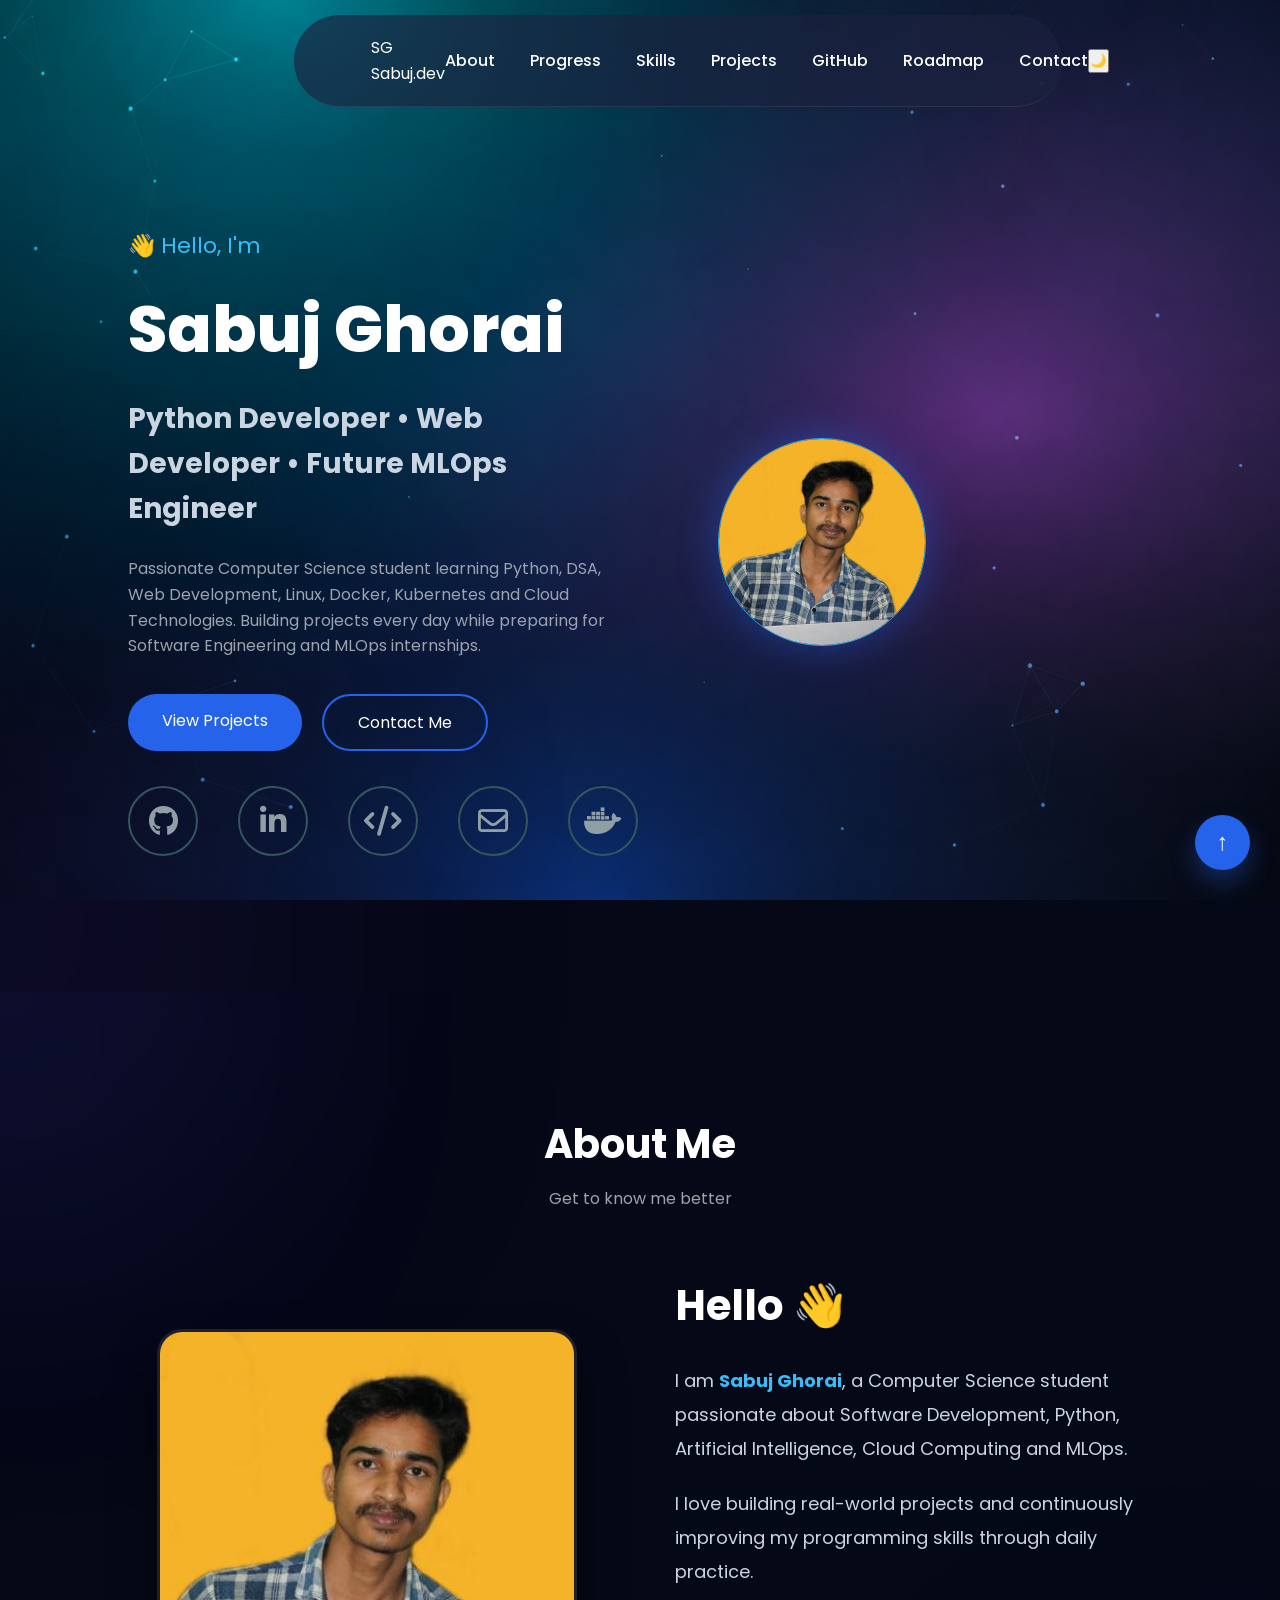
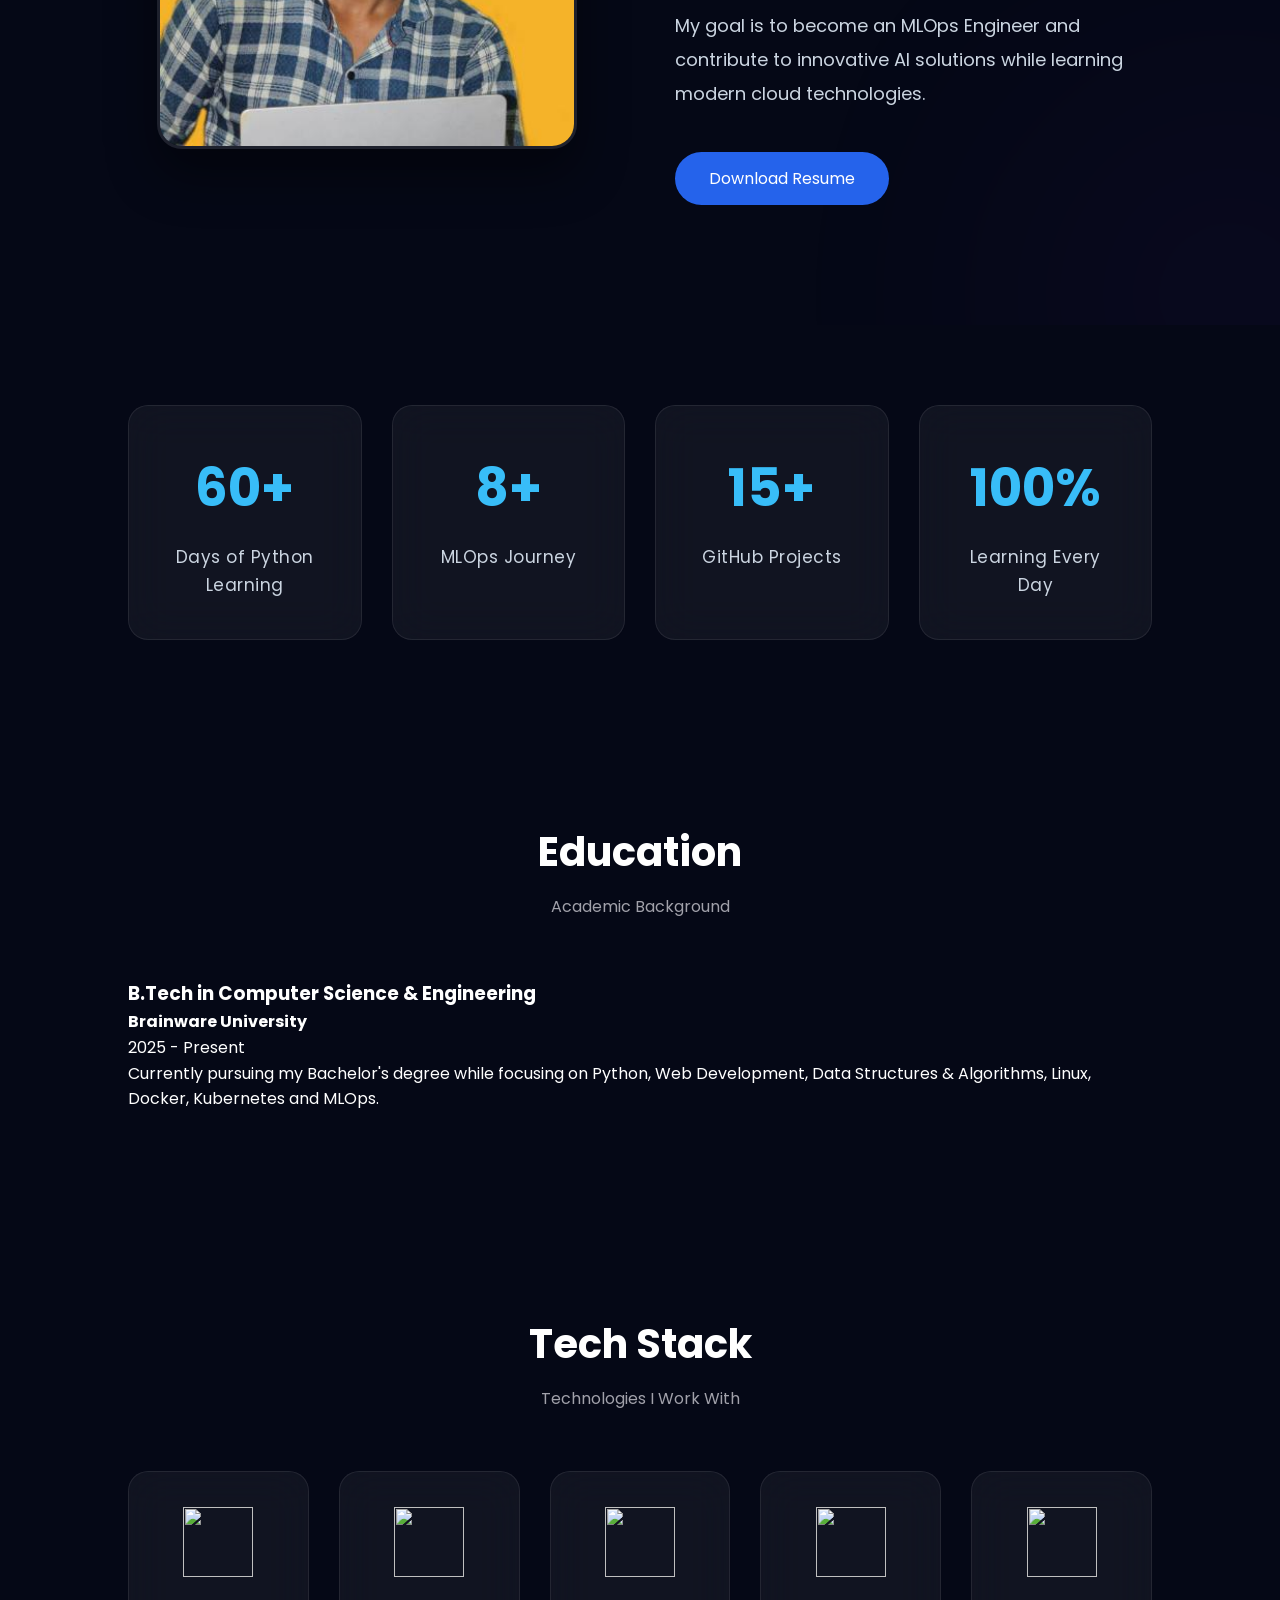
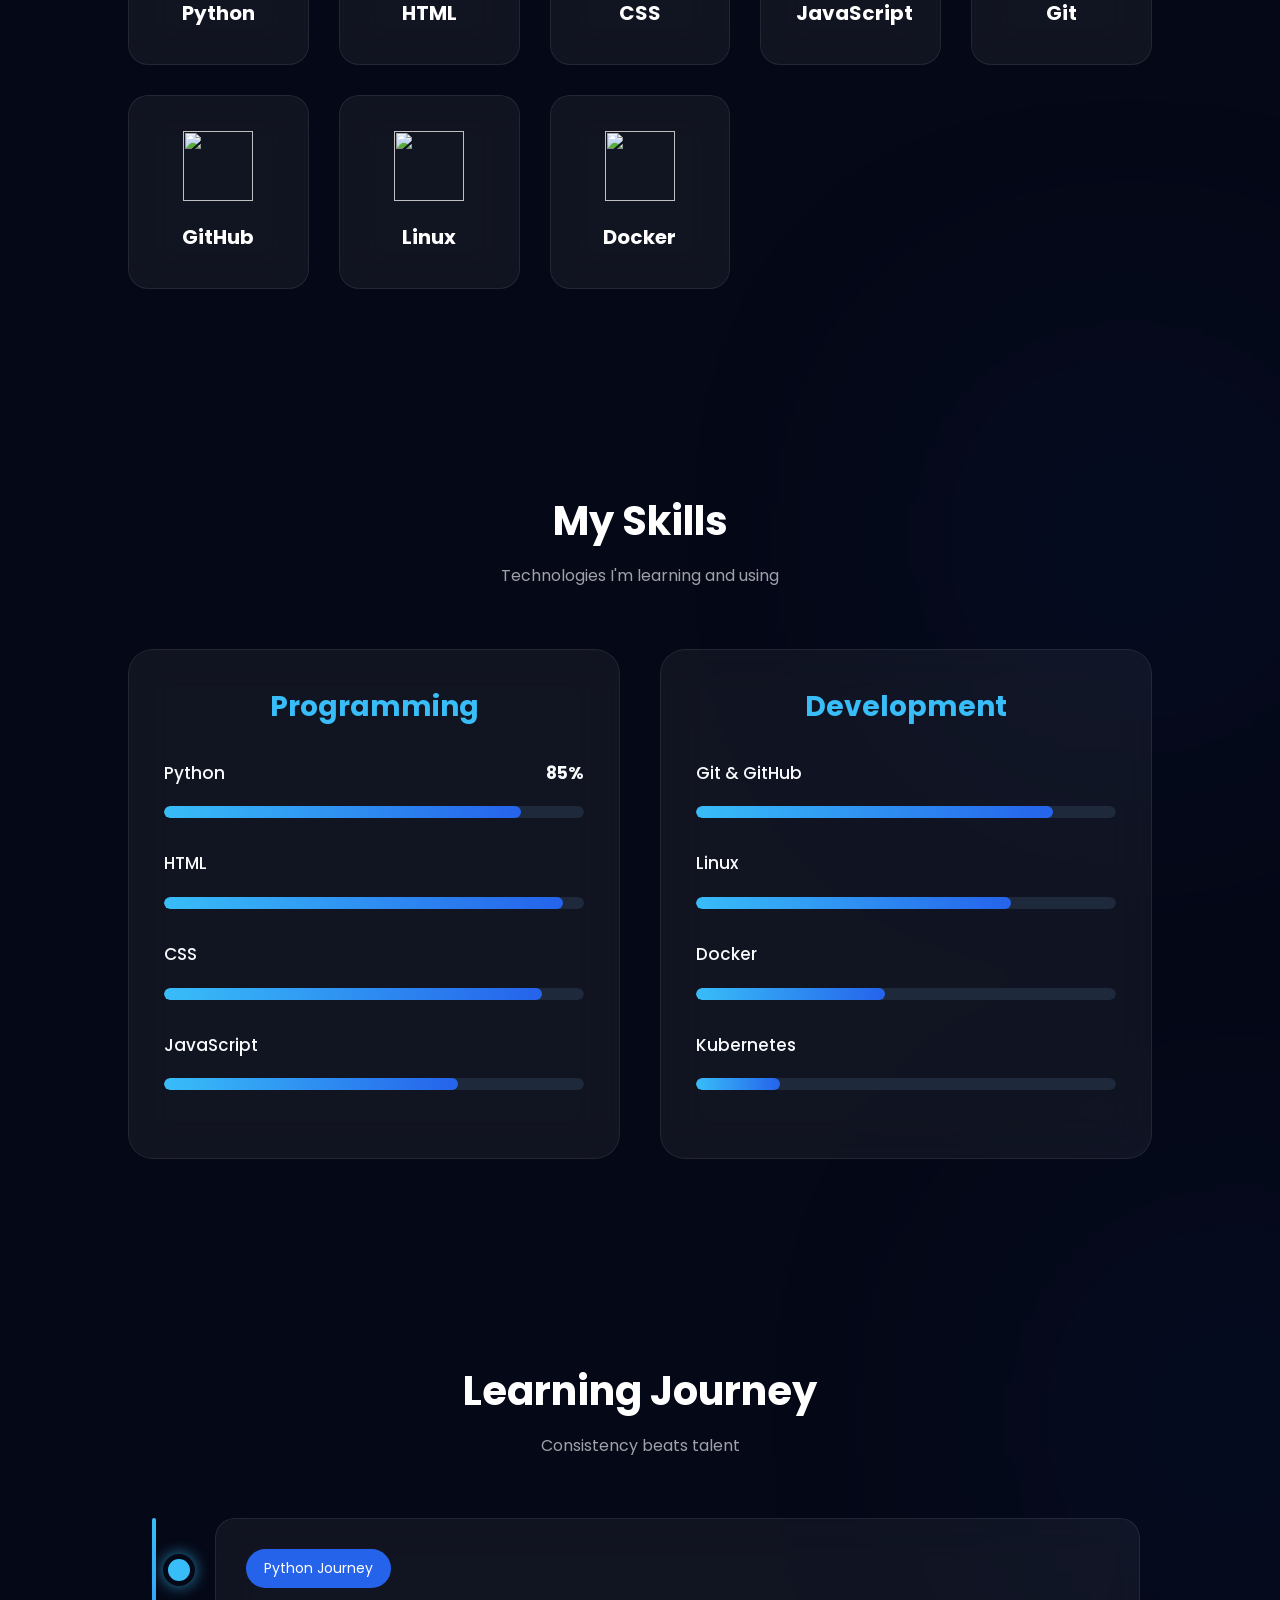
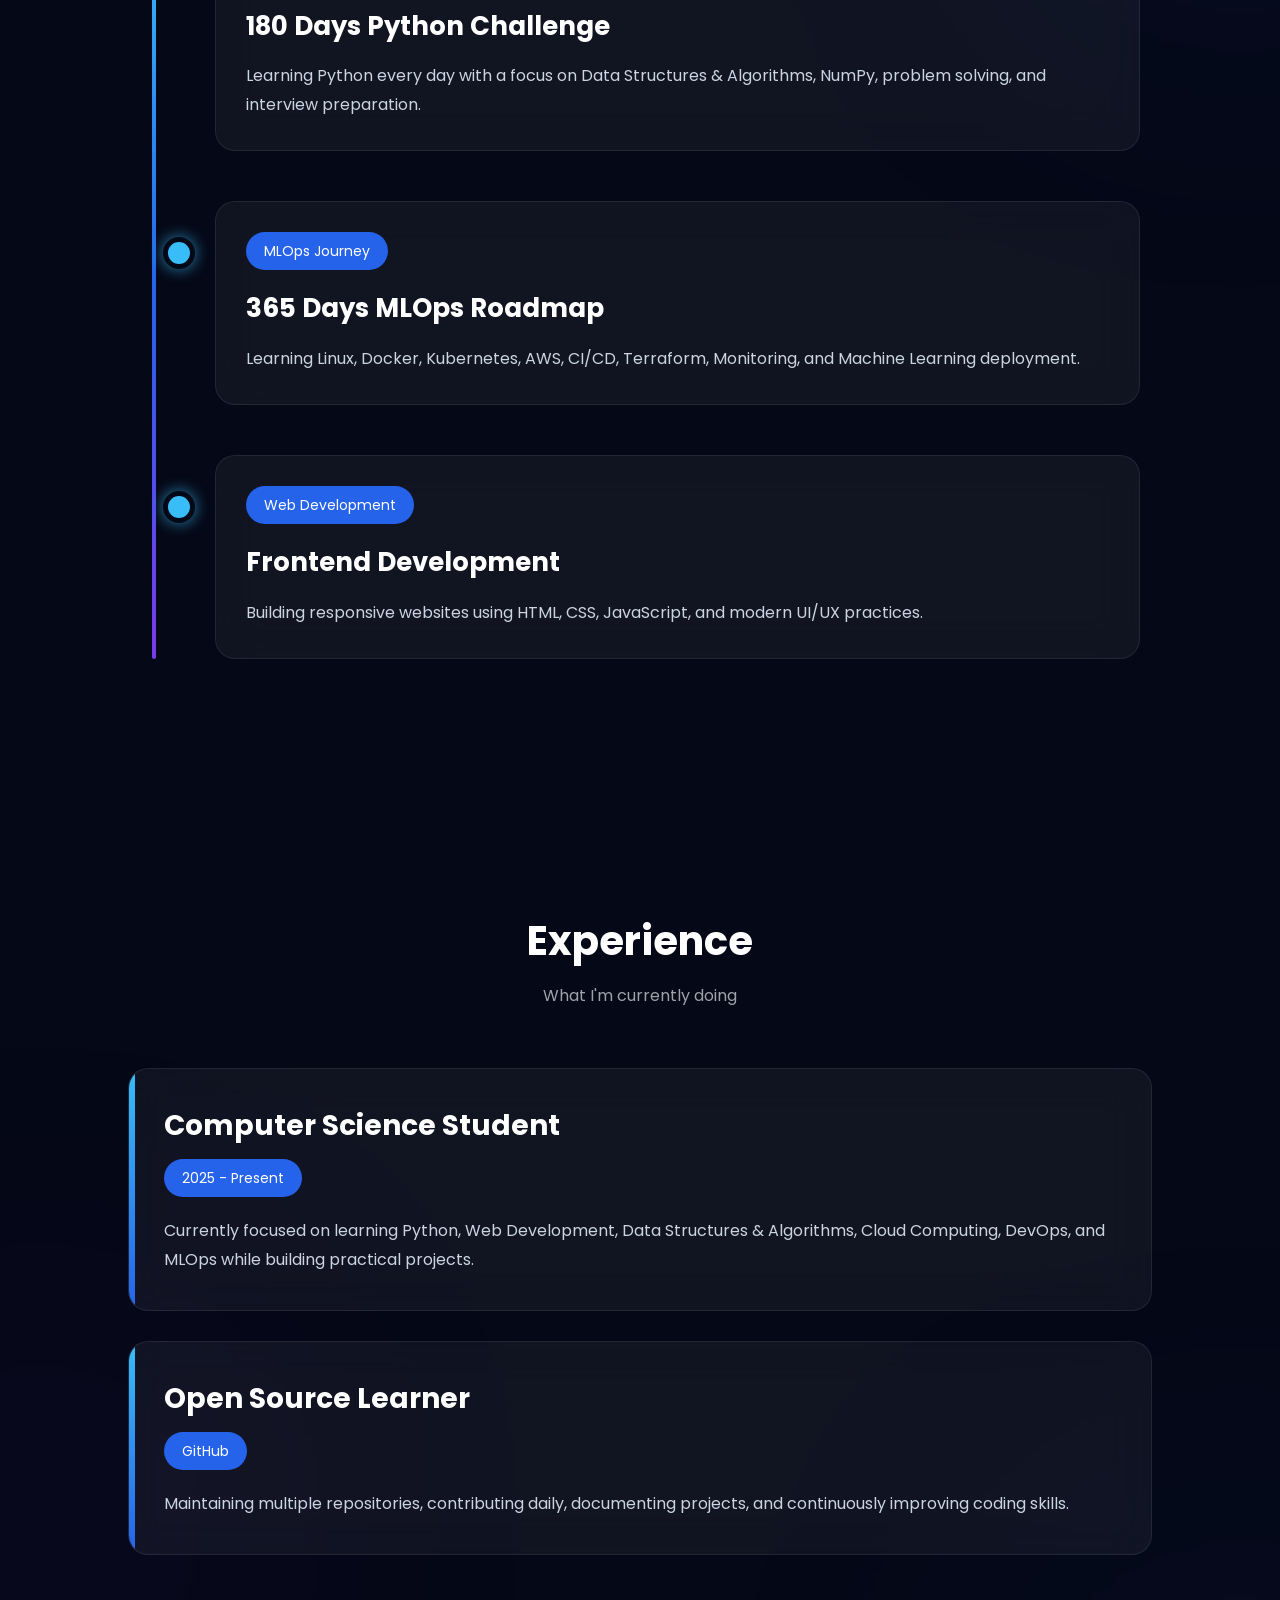
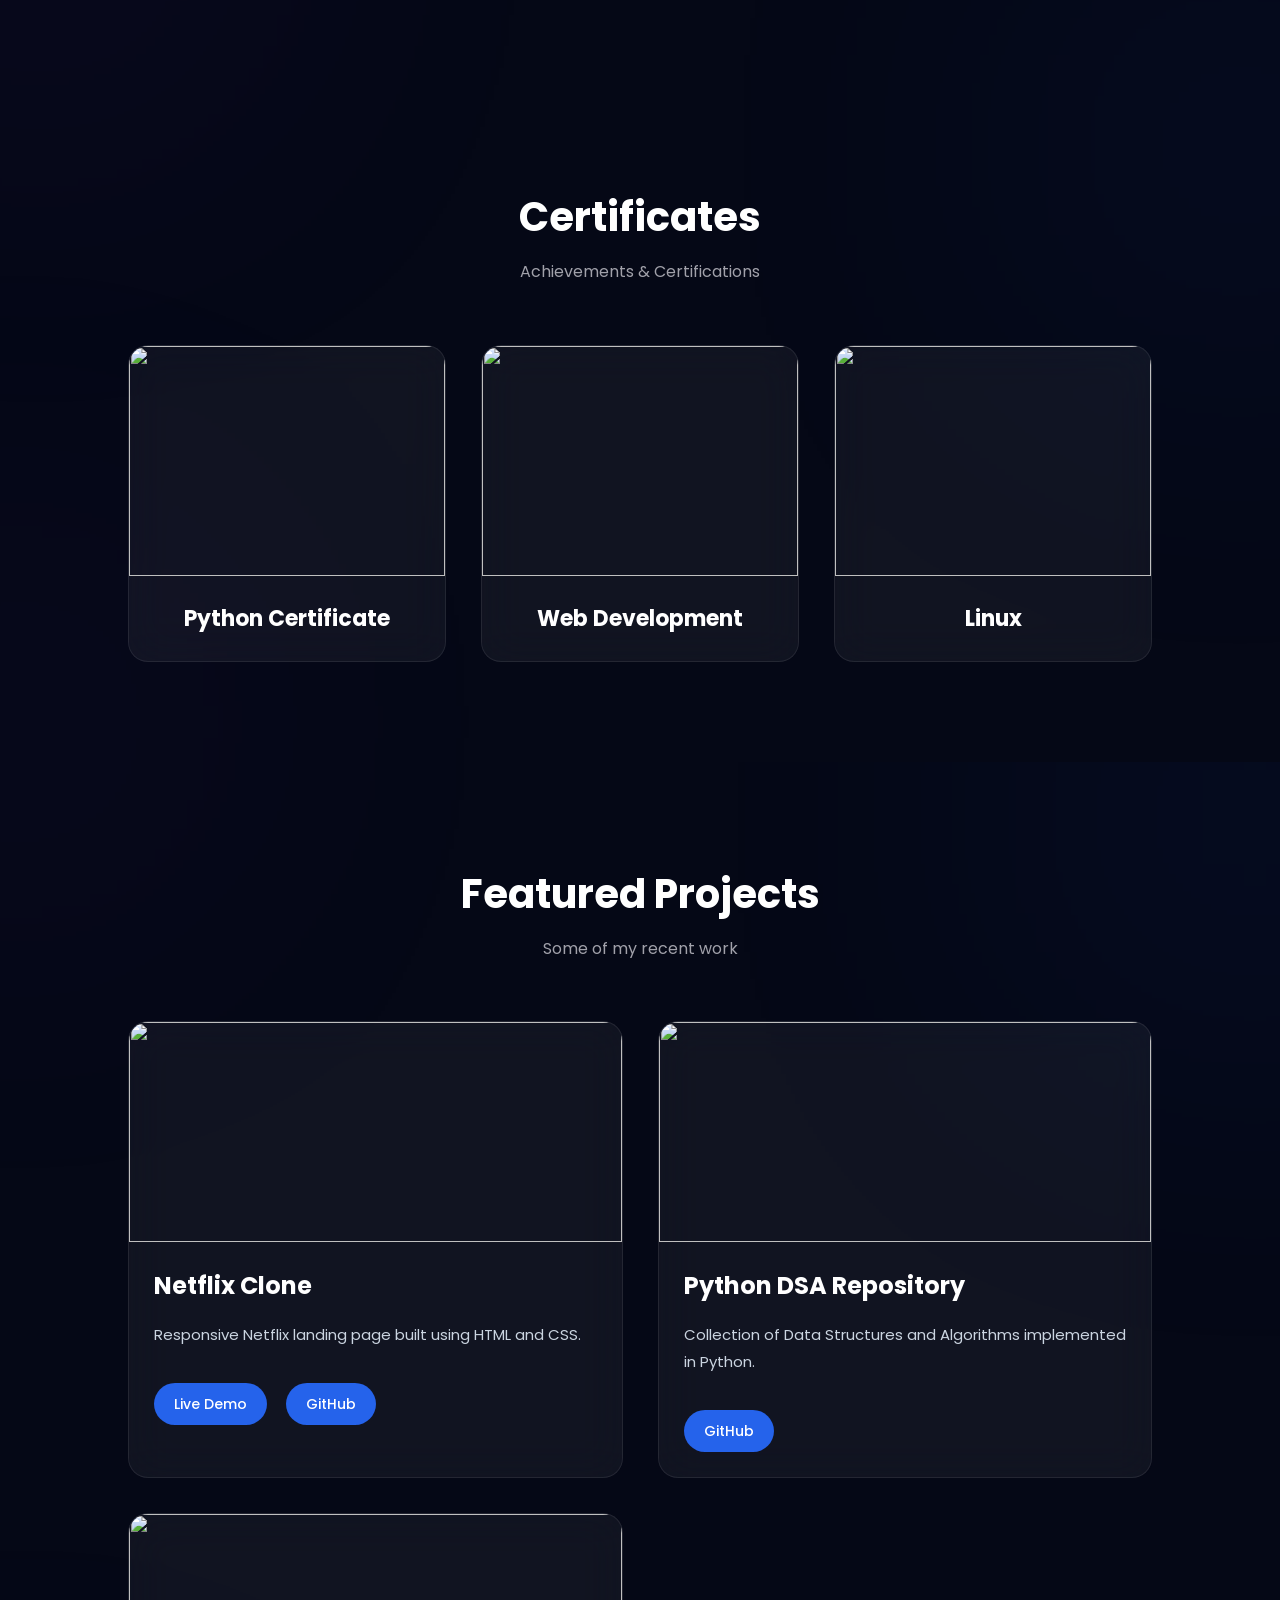
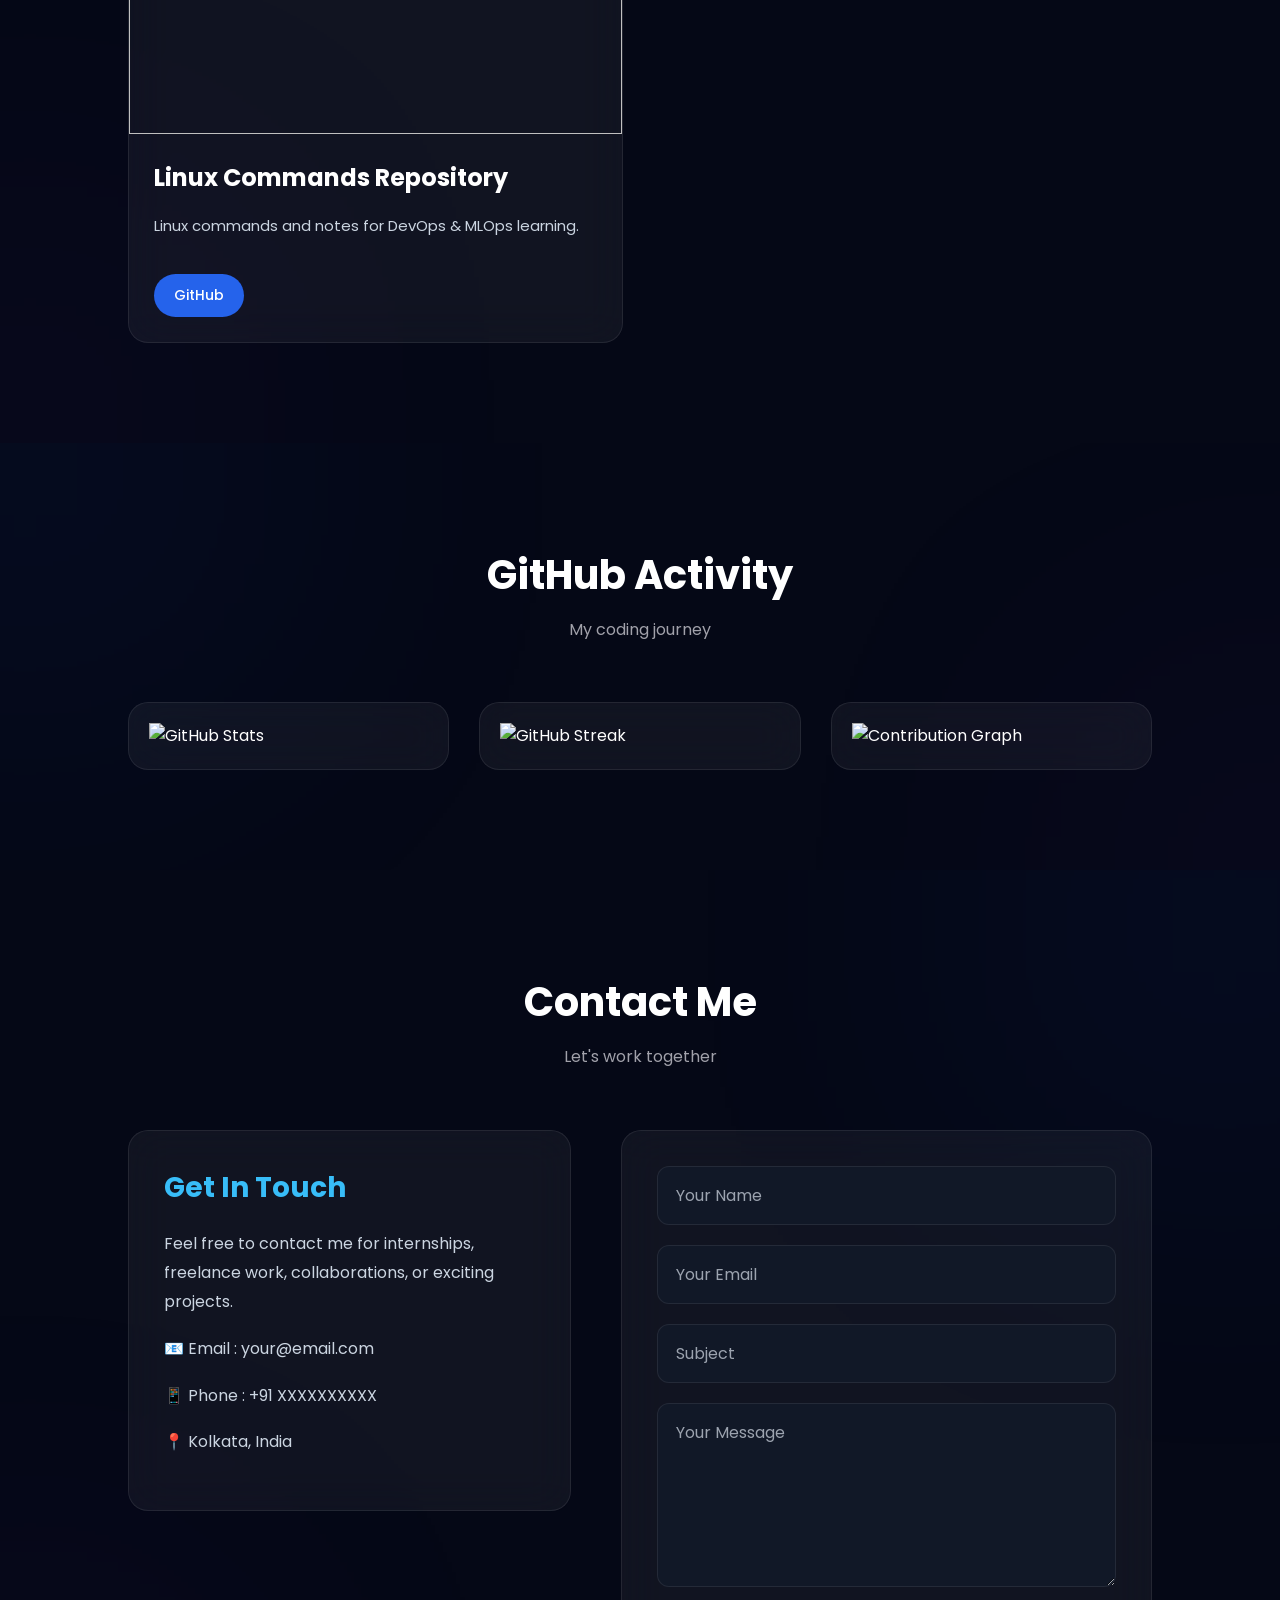
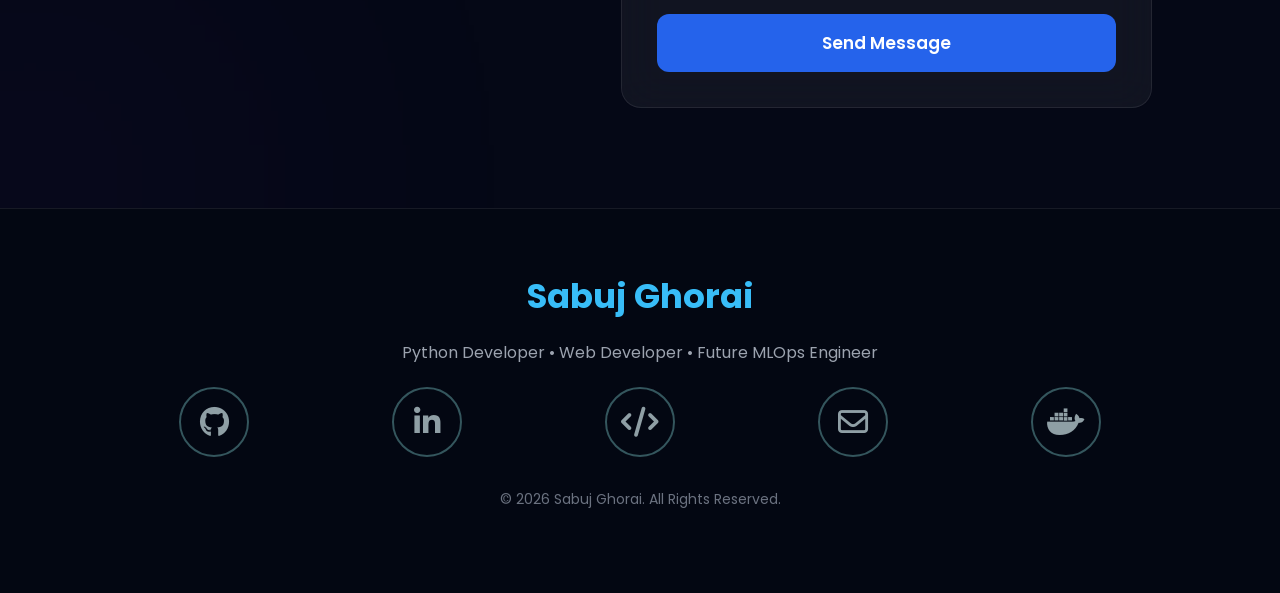
==== index.html @ d00cbd3b "updated the html and css" ====
<!DOCTYPE html>
<html lang="en">

<head>
    <meta charset="UTF-8">
    <meta name="viewport" content="width=device-width, initial-scale=1.0">
    <title>Sabuj Ghorai | Portfolio</title>

    <!-- CSS -->
    <link rel="stylesheet" href="style.css">

    <!-- Google Font -->
    <link rel="preconnect" href="https://fonts.googleapis.com">
    <link href="https://fonts.googleapis.com/css2?family=Poppins:wght@300;400;500;600;700;800&display=swap"
        rel="stylesheet">

    <!-- Font Awesome -->
    <script src="https://kit.fontawesome.com/your-kit-id.js" crossorigin="anonymous"></script>
</head>

<body>

<!-- NAVBAR -->

    <header>
    <nav class="navbar">

        <div class="logo">
            <div class="logo-circle">SG</div>
            <span>Sabuj.dev</span>
        </div>

        <ul class="nav-links">
            <li><a href="#about">About</a></li>
            <li><a href="#progress">Progress</a></li>
            <li><a href="#skills">Skills</a></li>
            <li><a href="#projects">Projects</a></li>
            <li><a href="#github">GitHub</a></li>
            <li><a href="#roadmap">Roadmap</a></li>
            <li><a href="#contact">Contact</a></li>
        </ul>

        <button class="theme-btn">
            🌙
        </button>

    </nav>
</header>

    <!-- background -->
    

<!-- HERO SECTION -->

    <section id="home" class="hero">

        <div class="hero-content">

            <p class="hello">
                👋 Hello, I'm
            </p>

            <h1>
                Sabuj Ghorai
            </h1>

            <h2>
                Python Developer • Web Developer • Future MLOps Engineer
            </h2>

            <p class="description">

                Passionate Computer Science student learning
                Python, DSA, Web Development, Linux,
                Docker, Kubernetes and Cloud Technologies.

                Building projects every day while preparing
                for Software Engineering and MLOps internships.

            </p>

            <div class="hero-buttons">

                <a href="#projects" class="btn-primary">

                    View Projects

                </a>

                <a href="#contact" class="btn-secondary">

                    Contact Me

                </a>

            </div>

            <link rel="stylesheet" href="https://cdnjs.cloudflare.com/ajax/libs/font-awesome/6.5.2/css/all.min.css">

            <div class="social-icons">
                <a href="https://github.com/sabujghorai"><i class="fa-brands fa-github"></i></a>
                <a href="#"><i class="fa-brands fa-linkedin-in"></i></a>
                <a href="#"><i class="fa-solid fa-code"></i></a>
                <a href="#"><i class="fa-regular fa-envelope"></i></a>
                <a href="#"><i class="fa-brands fa-docker"></i></a>
            </div>

        </div>

        <!-- Profile Image -->

        <div class="hero-image">

            <img src="Profile_picture.jpeg" alt="Sabuj Ghorai">

        </div>

    </section>


   <!-- ABOUT SECTION -->

    <section id="about" class="about">

        <div class="section-title">
            <h2>About Me</h2>
            <p>Get to know me better</p>
        </div>

        <div class="about-container">

            

            <!-- Left Side -->

            <div class="about-image">

                <img src="Profile_picture.jpeg" alt="About Me">

            </div>

            <!-- Right Side -->

            <div class="about-content">

                <h3>Hello 👋</h3>

                <p>

                    I am <strong>Sabuj Ghorai</strong>, a Computer Science student
                    passionate about Software Development, Python,
                    Artificial Intelligence, Cloud Computing and MLOps.

                </p>

                <p>

                    I love building real-world projects and continuously
                    improving my programming skills through daily practice.

                </p>

                <p>

                    My goal is to become an MLOps Engineer and contribute
                    to innovative AI solutions while learning modern cloud technologies.

                </p>

                <a href="#" class="btn-primary">
                    Download Resume
                </a>

            </div>

        </div>

    </section>

<!--                STATS SECTION               -->
    <section class="stats">

        <div class="stat-card">

            <h2>60+</h2>

            <p>Days of Python Learning</p>

        </div>

        <div class="stat-card">

            <h2>8+</h2>

            <p>MLOps Journey</p>

        </div>

        <div class="stat-card">

            <h2>15+</h2>

            <p>GitHub Projects</p>

        </div>

        <div class="stat-card">

            <h2>100%</h2>

            <p>Learning Every Day</p>

        </div>

    </section>

    <!-- EDUCATION -->

    <section class="education">

        <div class="section-title">

            <h2>Education</h2>

            <p>Academic Background</p>

        </div>

        <div class="education-card">

            <h3>B.Tech in Computer Science & Engineering</h3>

            <h4>Brainware University</h4>

            <span>2025 - Present</span>

            <p>

                Currently pursuing my Bachelor's degree while
                focusing on Python, Web Development,
                Data Structures & Algorithms,
                Linux, Docker, Kubernetes and MLOps.

            </p>

        </div>

    </section>

 <!-- TECH STACK  -->
    <section class="tech-stack">

        <div class="section-title">

            <h2>Tech Stack</h2>

            <p>Technologies I Work With</p>

        </div>

        <div class="tech-grid">

            <div class="tech-card">
                <img src="icons/python.png" alt="">
                <h4>Python</h4>
            </div>

            <div class="tech-card">
                <img src="icons/html.png" alt="">
                <h4>HTML</h4>
            </div>

            <div class="tech-card">
                <img src="icons/css.png" alt="">
                <h4>CSS</h4>
            </div>

            <div class="tech-card">
                <img src="icons/javascript.png" alt="">
                <h4>JavaScript</h4>
            </div>

            <div class="tech-card">
                <img src="icons/git.png" alt="">
                <h4>Git</h4>
            </div>

            <div class="tech-card">
                <img src="icons/github.png" alt="">
                <h4>GitHub</h4>
            </div>

            <div class="tech-card">
                <img src="icons/linux.png" alt="">
                <h4>Linux</h4>
            </div>

            <div class="tech-card">
                <img src="icons/docker.png" alt="">
                <h4>Docker</h4>
            </div>

        </div>

    </section>


<!-- SKILLS SECTION -->

    <section id="skills" class="skills">

        <div class="section-title">
            <h2>My Skills</h2>
            <p>Technologies I'm learning and using</p>
        </div>

        <div class="skills-container">

            <!-- Technical Skills -->

            <div class="skills-card">

                <h3>Programming</h3>

                <div class="skill">
                    <span>Python <b>85%</b></span>
                    <progress value="85" max="100"></progress>
                </div>

                <div class="skill">
                    <span>HTML</span>
                    <progress value="95" max="100"></progress>
                </div>

                <div class="skill">
                    <span>CSS</span>
                    <progress value="90" max="100"></progress>
                </div>

                <div class="skill">
                    <span>JavaScript</span>
                    <progress value="70" max="100"></progress>
                </div>

            </div>

            <!-- Development -->

            <div class="skills-card">

                <h3>Development</h3>

                <div class="skill">
                    <span>Git & GitHub</span>
                    <progress value="85" max="100"></progress>
                </div>

                <div class="skill">
                    <span>Linux</span>
                    <progress value="75" max="100"></progress>
                </div>

                <div class="skill">
                    <span>Docker</span>
                    <progress value="45" max="100"></progress>
                </div>

                <div class="skill">
                    <span>Kubernetes</span>
                    <progress value="20" max="100"></progress>
                </div>

            </div>

        </div>

    </section>

    <!-- ================= LEARNING JOURNEY ================= -->

    <section id="journey" class="journey">

        <div class="section-title">
            <h2>Learning Journey</h2>
            <p>Consistency beats talent</p>
        </div>

        <div class="timeline">

            <div class="timeline-item">

                <span class="date">Python Journey</span>

                <h3>180 Days Python Challenge</h3>

                <p>

                    Learning Python every day with a focus on
                    Data Structures & Algorithms,
                    NumPy,
                    problem solving,
                    and interview preparation.

                </p>

            </div>

            <div class="timeline-item">

                <span class="date">MLOps Journey</span>

                <h3>365 Days MLOps Roadmap</h3>

                <p>

                    Learning Linux,
                    Docker,
                    Kubernetes,
                    AWS,
                    CI/CD,
                    Terraform,
                    Monitoring,
                    and Machine Learning deployment.

                </p>

            </div>

            <div class="timeline-item">

                <span class="date">Web Development</span>

                <h3>Frontend Development</h3>

                <p>

                    Building responsive websites using
                    HTML,
                    CSS,
                    JavaScript,
                    and modern UI/UX practices.

                </p>

            </div>

        </div>

    </section>

<!-- EXPERIENCE  -->

    <section class="experience">

        <div class="section-title">
            <h2>Experience</h2>
            <p>What I'm currently doing</p>
        </div>

        <div class="experience-card">

            <h3>Computer Science Student</h3>

            <span>2025 - Present</span>

            <p>

                Currently focused on learning Python,
                Web Development,
                Data Structures & Algorithms,
                Cloud Computing,
                DevOps,
                and MLOps while building practical projects.

            </p>

        </div>

        <div class="experience-card">

            <h3>Open Source Learner</h3>

            <span>GitHub</span>

            <p>

                Maintaining multiple repositories,
                contributing daily,
                documenting projects,
                and continuously improving coding skills.

            </p>

        </div>

    </section>

   <!-- CERTIFICATES  -->

    <section class="certificates">

        <div class="section-title">

            <h2>Certificates</h2>

            <p>Achievements & Certifications</p>

        </div>

        <div class="certificate-grid">

            <div class="certificate-card">
                <img src="images/certificate1.jpg" alt="">
                <h3>Python Certificate</h3>
            </div>

            <div class="certificate-card">
                <img src="images/certificate2.jpg" alt="">
                <h3>Web Development</h3>
            </div>

            <div class="certificate-card">
                <img src="images/certificate3.jpg" alt="">
                <h3>Linux</h3>
            </div>

        </div>

    </section>

 <!-- PROJECTS  -->

    <section id="projects" class="projects">

        <div class="section-title">
            <h2>Featured Projects</h2>
            <p>Some of my recent work</p>
        </div>

        <div class="project-grid">

            <div class="project-card">

                <img src="images/project1.png" alt="">

                <div class="project-content">

                    <h3>Netflix Clone</h3>

                    <p>
                        Responsive Netflix landing page built using
                        HTML and CSS.
                    </p>

                    <a href="#">Live Demo</a>
                    <a href="#">GitHub</a>

                </div>

            </div>

            <div class="project-card">

                <img src="images/project2.png" alt="">

                <div class="project-content">

                    <h3>Python DSA Repository</h3>

                    <p>
                        Collection of Data Structures and Algorithms
                        implemented in Python.
                    </p>

                    <a href="#">GitHub</a>

                </div>

            </div>

            <div class="project-card">

                <img src="images/project3.png" alt="">

                <div class="project-content">

                    <h3>Linux Commands Repository</h3>

                    <p>
                        Linux commands and notes for DevOps &
                        MLOps learning.
                    </p>

                    <a href="#">GitHub</a>

                </div>

            </div>

        </div>

    </section>

 <!-- GITHUB  -->

    <section class="github">

        <div class="section-title">

            <h2>GitHub Activity</h2>

            <p>My coding journey</p>

        </div>

        <div class="github-container">

            <!-- Replace these image URLs later with your own GitHub stats -->

            <img src="images/github-stats.png" alt="GitHub Stats">

            <img src="images/github-streak.png" alt="GitHub Streak">

            <img src="images/github-graph.png" alt="Contribution Graph">

        </div>

    </section>

    <!-- CONTACT  -->

    <section id="contact" class="contact">

        <div class="section-title">

            <h2>Contact Me</h2>

            <p>Let's work together</p>

        </div>

        <div class="contact-container">

            <!-- Left -->

            <div class="contact-info">

                <h3>Get In Touch</h3>

                <p>

                    Feel free to contact me for internships,
                    freelance work, collaborations,
                    or exciting projects.

                </p>

                <p>📧 Email : your@email.com</p>

                <p>📱 Phone : +91 XXXXXXXXXX</p>

                <p>📍 Kolkata, India</p>

            </div>

            <!-- Right -->

            <form>

                <input type="text" placeholder="Your Name">

                <input type="email" placeholder="Your Email">

                <input type="text" placeholder="Subject">

                <textarea rows="6" placeholder="Your Message"></textarea>

                <button type="submit">

                    Send Message

                </button>

            </form>

        </div>

    </section>

<!-- FOOTER  -->

    <footer>

        <h2>Sabuj Ghorai</h2>

        <p>

            Python Developer • Web Developer • Future MLOps Engineer

        </p>

        <div class="social-icons">
                <a href="https://github.com/sabujghorai"><i class="fa-brands fa-github"></i></a>
                <a href="#"><i class="fa-brands fa-linkedin-in"></i></a>
                <a href="#"><i class="fa-solid fa-code"></i></a>
                <a href="#"><i class="fa-regular fa-envelope"></i></a>
                <a href="#"><i class="fa-brands fa-docker"></i></a>
            </div>

        <p>

            © 2026 Sabuj Ghorai.
            All Rights Reserved.

        </p>

    </footer>

    <!-- Back To Top -->

    <a href="#home" class="top-btn">

        ↑

    </a>

    <!-- JavaScript -->

    <script src="script.js"></script>

</body>

</html>

</body>

</html>
---- style.css ----
@import url('https://fonts.googleapis.com/css2?family=Poppins:wght@300;400;500;600;700;800&display=swap');

*{
    margin:0;
    padding:0;
    box-sizing:border-box;
    font-family:'Poppins',sans-serif;
    scroll-behavior:smooth;
}

html{
    scroll-behavior:smooth;
}

body{
    background:#050816;
    color:#ffffff;
    overflow-x:hidden;
    line-height:1.6;
    background-image: url("background.jpeg");
    background-size: cover;
    background-position: center;
    background-repeat: no-repeat;
    background-attachment: fixed;
    min-height:100vh;
}

*{
    margin:0;
    padding:0;
    box-sizing:border-box;
}



::-webkit-scrollbar{
    width:10px;
}

::-webkit-scrollbar-track{
    background:#0b1023;
}

::-webkit-scrollbar-thumb{
    background:#827dec;
    border-radius:50px;
}

::-webkit-scrollbar-thumb:hover{
    background:#40a1e2;
}

a{
    text-decoration:none;
    color:rgb(255, 255, 255);
}

ul{
    list-style:none;
}

img{
    width:100%;
    display:block;
}



section{
    padding:100px 10%;
}


.section-title{
    text-align:center;
    margin-bottom:60px;
}

.section-title h2{
    font-size:40px;
    margin-bottom:10px;
}

.section-title p{
    color:#a1a1aa;
}



header{
    position: relative;
    width: 60%;
    top: 15px;
    left: 293.9px;
    z-index: 1000;
    backdrop-filter: blur(20px);
    background: rgba(28, 34, 63, 0.65);
    border-bottom: 1px solid rgba(255, 255, 255, .08);
    border-radius: 50px;
}
.navbar{
    display:flex;
    justify-content:space-between;
    align-items:center;
    padding:20px 10%;
    border-radius: 50%;
    
}

.logo h2{
    font-size:30px;
    color:#38bdf8;
}

.nav-links{
    display:flex;
    gap:35px;
}

.nav-links a{
    color:white;
    transition:.3s;
    font-weight:500;
}

.nav-links a:hover{
    color:#38bdf8;
}

.resume-btn{
    padding:12px 26px;
    border:none;
    border-radius:50px;
    background:#2563eb;
    color:white;
    cursor:pointer;
    transition:.3s;
}

.resume-btn:hover{
    transform:translateY(-3px);
    background:#3b82f6;
}

.hero{
    min-height:100vh;
    display:flex;
    justify-content:space-between;
    align-items:center;
    gap:80px;
}

.hero-content{
    flex:1;
}

.hero-image{
    flex:1;
    text-align:center;
}

.hero-image img{
    width: 303px;
    max-width: 48%;
    border-radius: 50%;
    border: 1px solid #25aceb;
    box-shadow: 0 0 40px rgba(37, 99, 235, .45);
}

.hello{
    color:#38bdf8;
    font-size:22px;
    margin-bottom:15px;
}

.hero h1{
    font-size:65px;
    margin-bottom:15px;
    font-weight:800;
}

.hero h2{
    color:#cbd5e1;
    font-size:28px;
    margin-bottom:25px;
}

.description{
    max-width:650px;
    color:#9ca3af;
    margin-bottom:35px;
}

.hero-buttons{
    display:flex;
    gap:20px;
    margin-bottom:35px;
}

.hero-buttons a:hover{

    color:#bad4d5;

    border-color:#00e5ff;

    box-shadow:
        0 0 8px #00e5ff,
        0 0 20px rgba(0,229,255,.5);

    transform:translateY(-4px);
} 

.btn-primary{
    padding:14px 34px;
    background:#2563eb;
    border-radius:40px;
    transition:.3s;
}

.btn-primary:hover{
    align-items: center;
    color: rgb(236, 5, 5);
    transform:translateY(5px);
}

.btn-secondary{
    padding:14px 34px;
    border:2px solid #2563eb;
    border-radius:40px;
    transition:.3s;
}

.btn-secondary:hover{
    background:#202121;
}


.social-icons{
    display:flex;
    gap: 40px;
}

.social-icons a{
    margin: auto;
    width:70px;
    height:70px;

    display:flex;
    justify-content:center;
    align-items:center;

    border:2px solid #34565d;
    border-radius:50%;

    color:#8f9fa5;
    font-size:30px;

    text-decoration:none;

    transition:0.35s ease;
}

.social-icons a:hover{

    color:#00e5ff;

    border-color:#00e5ff;

    box-shadow:
        0 0 8px #00e5ff,
        0 0 20px rgba(0,229,255,.5);

    transform:translateY(-4px);
} 

body::before{
    content:"";
    position:fixed;
    top:-200px;
    right:-200px;
    width:450px;
    height:450px;
    background:#2563eb;
    filter:blur(180px);
    opacity:.18;
    z-index:-1;
}

body::after{
    content:"";
    position:fixed;
    bottom:-250px;
    left:-250px;
    width:450px;
    height:450px;
    background:#7c3aed;
    filter:blur(180px);
    opacity:.15;
    z-index:-1;
}

.about{
    padding:120px 10%;
}

.about-container{
    display:flex;
    justify-content:center;
    align-items:center;
    gap:70px;
    flex-wrap:wrap;
}

.about-image{
    flex:1;
    min-width:320px;
    display:flex;
    justify-content:center;
}

.about-image img{
    width:420px;
    max-width:100%;
    border-radius:25px;
    border:3px solid rgba(255,255,255,0.1);
    box-shadow:0 25px 50px rgba(0,0,0,.45);
    transition:.5s ease;
}

.about-image img:hover{
    transform:scale(1.05) rotate(-2deg);
    box-shadow:0 25px 60px rgba(37,99,235,.45);
}

.about-content{
    flex:1;
    min-width:320px;
}

.about-content h3{
    font-size:42px;
    margin-bottom:25px;
    color:#ffffff;
}

.about-content p{
    color:#cbd5e1;
    font-size:18px;
    line-height:1.9;
    margin-bottom:20px;
}

.about-content strong{
    color:#38bdf8;
}

.about-content .btn-primary{
    display:inline-block;
    margin-top:20px;
}

.about-card-container{
    display:grid;
    grid-template-columns:repeat(auto-fit,minmax(220px,1fr));
    gap:25px;
    margin-top:70px;
}

.about-card{

    background:rgba(255,255,255,.05);

    backdrop-filter:blur(20px);

    border:1px solid rgba(255,255,255,.08);

    border-radius:20px;

    padding:30px;

    transition:.4s;

    text-align:center;
}

.about-card:hover{

    transform:translateY(-12px);

    border-color:#2563eb;

    box-shadow:0 15px 40px rgba(37,99,235,.25);

}

.about-card i{

    font-size:45px;

    color:#38bdf8;

    margin-bottom:20px;

}

.about-card h4{

    font-size:24px;

    margin-bottom:10px;

}

.about-card p{

    color:#9ca3af;

    font-size:15px;

    line-height:1.7;

}

.about-info{

    display:grid;

    grid-template-columns:repeat(2,1fr);

    gap:18px;

    margin-top:35px;

}

.about-info div{

    background:rgba(255,255,255,.05);

    padding:18px;

    border-radius:15px;

    border:1px solid rgba(255,255,255,.08);

}

.about-info span{

    color:#38bdf8;

    font-weight:600;

}

.about-info p{

    margin-top:8px;

    font-size:15px;

    color:#cbd5e1;

}

.about{

    position:relative;

    overflow:hidden;

}

.about::before{

    content:"";

    position:absolute;

    width:300px;

    height:300px;

    background:#2563eb;

    border-radius:50%;

    filter:blur(150px);

    opacity:.15;

    top:-100px;

    left:-120px;

    z-index:-1;

}

.about::after{

    content:"";

    position:absolute;

    width:300px;

    height:300px;

    background:#7c3aed;

    border-radius:50%;

    filter:blur(150px);

    opacity:.12;

    bottom:-120px;

    right:-100px;

    z-index:-1;

}

@media(max-width:992px){

.about-container{

flex-direction:column;

text-align:center;

}

.about-content{

margin-top:30px;

}

.about-content h3{

font-size:34px;

}

.about-info{

grid-template-columns:1fr;

}

.about-image img{

width:320px;

}

}

@media(max-width:576px){

.about{

padding:90px 8%;

}

.about-content h3{

font-size:28px;

}

.about-content p{

font-size:16px;

}

.about-card{

padding:22px;

}

}


.stats{
    display:grid;
    grid-template-columns:repeat(auto-fit,minmax(220px,1fr));
    gap:30px;
    padding:80px 10%;
}

.stat-card{
    background:rgba(255,255,255,.05);
    backdrop-filter:blur(20px);
    border:1px solid rgba(255,255,255,.08);
    border-radius:20px;
    padding:40px 30px;
    text-align:center;
    transition:all .35s ease;
    cursor:pointer;
}

.stat-card:hover{
    transform:translateY(-12px);
    border-color:#2563eb;
    box-shadow:0 20px 40px rgba(37,99,235,.30);
}

.stat-card h2{
    font-size:52px;
    color:#38bdf8;
    margin-bottom:15px;
    font-weight:700;
}

.stat-card p{
    color:#cbd5e1;
    font-size:17px;
    letter-spacing:.5px;
}



.stat-card h2{
    transition:.4s;
}

.stat-card:hover h2{
    transform:scale(1.08);
}


@media (max-width:992px){

.stats{
    grid-template-columns:repeat(2,1fr);
}

}

@media (max-width:600px){

.stats{
    grid-template-columns:1fr;
}

.stat-card{
    padding:35px 20px;
}

.stat-card h2{
    font-size:42px;
}

}

.tech-stack{

    padding:100px 10%;

}

.tech-grid{

    display:grid;

    grid-template-columns:repeat(auto-fit,minmax(180px,1fr));

    gap:30px;

}

.tech-card{

    background:rgba(255,255,255,.05);

    backdrop-filter:blur(20px);

    border:1px solid rgba(255,255,255,.08);

    border-radius:20px;

    padding:35px;

    text-align:center;

    transition:.35s;

}

.tech-card:hover{

    transform:translateY(-10px);

    border-color:#2563eb;

    box-shadow:0 20px 40px rgba(37,99,235,.30);

}

.tech-card img{

    width:70px;

    height:70px;

    object-fit:contain;

    margin:auto;

    margin-bottom:20px;

}

.tech-card h4{

    font-size:20px;

    color:white;

}

.tech-card:hover img{

    transform:scale(1.15) rotate(8deg);

    transition:.4s;

}

@media(max-width:768px){

.tech-grid{

grid-template-columns:repeat(2,1fr);

}

}

@media(max-width:500px){

.tech-grid{

grid-template-columns:1fr;

}

}

.skills{
    padding:100px 10%;
    position:relative;
}

.skills-container{
    display:grid;
    grid-template-columns:repeat(auto-fit,minmax(380px,1fr));
    gap:40px;
    margin-top:50px;
}

.skills-card{
    background:rgba(255,255,255,.05);
    backdrop-filter:blur(20px);
    border:1px solid rgba(255,255,255,.08);
    border-radius:25px;
    padding:35px;
    transition:all .4s ease;
}

.skills-card:hover{
    transform:translateY(-10px);
    border-color:#38bdf8;
    box-shadow:0 20px 40px rgba(37,99,235,.25);
}

.skills-card h3{
    font-size:28px;
    margin-bottom:30px;
    color:#38bdf8;
    text-align:center;
}


.skill{
    margin-bottom:28px;
}

.skill span{
    display:flex;
    justify-content:space-between;
    font-size:17px;
    font-weight:500;
    margin-bottom:10px;
    color:#f8fafc;
}

progress{
    width:100%;
    height:12px;
    border:none;
    border-radius:30px;
    overflow:hidden;
    appearance:none;
    -webkit-appearance:none;
}

progress::-webkit-progress-bar{
    background:#1e293b;
    border-radius:30px;
}

progress::-webkit-progress-value{
    background:linear-gradient(90deg,#38bdf8,#2563eb);
    border-radius:30px;
}

progress::-moz-progress-bar{
    background:linear-gradient(90deg,#38bdf8,#2563eb);
    border-radius:30px;
}

.skill:hover span{
    color:#38bdf8;
    transition:.3s;
}

.skill:hover progress::-webkit-progress-value{
    filter:brightness(120%);
}

.skills::before{
    content:"";
    position:absolute;
    width:300px;
    height:300px;
    background:#2563eb;
    filter:blur(150px);
    opacity:.12;
    top:0;
    right:0;
    z-index:-1;
}

@media(max-width:992px){

.skills-container{
    grid-template-columns:1fr;
}

}

@media(max-width:600px){

.skills{
    padding:80px 8%;
}

.skills-card{
    padding:25px;
}

.skills-card h3{
    font-size:24px;
}

.skill span{
    font-size:15px;
}

progress{
    height:10px;
}

}


.journey{
    padding:100px 10%;
    position:relative;
}

.timeline{

    position:relative;

    max-width:1000px;

    margin:60px auto 0;

    padding-left:40px;

}

/* Vertical Line */

.timeline::before{

    content:"";

    position:absolute;

    left:12px;

    top:0;

    width:4px;

    height:100%;

    background:linear-gradient(
        to bottom,
        #38bdf8,
        #2563eb,
        #7c3aed
    );

    border-radius:10px;

}

.timeline-item{

    position:relative;

    margin-bottom:50px;

    padding:30px;

    margin-left:35px;

    background:rgba(255,255,255,.05);

    backdrop-filter:blur(20px);

    border:1px solid rgba(255,255,255,.08);

    border-radius:20px;

    transition:.35s ease;

}

.timeline-item:hover{

    transform:translateY(-8px);

    border-color:#38bdf8;

    box-shadow:0 20px 40px rgba(37,99,235,.25);

}

/* Timeline Dot */

.timeline-item::before{

    content:"";

    position:absolute;

    left:-53px;

    top:35px;

    width:22px;

    height:22px;

    background:#38bdf8;

    border:5px solid #050816;

    border-radius:50%;

    box-shadow:0 0 15px rgba(56,189,248,.7);

}


.timeline-item .date{

    display:inline-block;

    padding:8px 18px;

    background:#2563eb;

    border-radius:30px;

    font-size:14px;

    margin-bottom:18px;

    color:#fff;

}

.timeline-item h3{

    font-size:26px;

    color:#ffffff;

    margin-bottom:15px;

}

.timeline-item p{

    color:#cbd5e1;

    line-height:1.8;

    font-size:16px;

}

.timeline-item:hover .date{

    background:#38bdf8;

    transition:.3s;

}

.timeline-item:hover h3{

    color:#38bdf8;

}


.journey::before{

    content:"";

    position:absolute;

    width:320px;

    height:320px;

    background:#2563eb;

    filter:blur(160px);

    opacity:.12;

    right:-120px;

    top:0;

    z-index:-1;

}


@media(max-width:768px){

.timeline{

    padding-left:20px;

}

.timeline::before{

    left:6px;

}

.timeline-item{

    margin-left:25px;

    padding:25px;

}

.timeline-item::before{

    left:-35px;

    width:18px;

    height:18px;

}

.timeline-item h3{

    font-size:22px;

}

.timeline-item p{

    font-size:15px;

}

}

@media(max-width:500px){

.timeline-item{

    padding:20px;

}

.timeline-item h3{

    font-size:20px;

}

.timeline-item .date{

    font-size:12px;

}

}


.experience{
    padding:100px 10%;
    position:relative;
}

.experience .section-title{
    margin-bottom:60px;
}

.experience-card{

    background:rgba(255,255,255,0.05);

    backdrop-filter:blur(20px);

    border:1px solid rgba(255,255,255,0.08);

    border-radius:20px;

    padding:35px;

    margin-bottom:30px;

    transition:all .4s ease;

    position:relative;

    overflow:hidden;

}

/* Left Accent Bar */

.experience-card::before{

    content:"";

    position:absolute;

    left:0;

    top:0;

    width:6px;

    height:100%;

    background:linear-gradient(
        to bottom,
        #38bdf8,
        #2563eb
    );

}

/* Hover Effect */

.experience-card:hover{

    transform:translateY(-10px);

    border-color:#38bdf8;

    box-shadow:0 20px 45px rgba(37,99,235,.25);

}

/* Title */

.experience-card h3{

    font-size:28px;

    color:#ffffff;

    margin-bottom:10px;

}

/* Date */

.experience-card span{

    display:inline-block;

    padding:8px 18px;

    border-radius:30px;

    background:#2563eb;

    color:#fff;

    font-size:14px;

    margin-bottom:20px;

}

/* Paragraph */

.experience-card p{

    color:#cbd5e1;

    font-size:16px;

    line-height:1.8;

}

/* Hover Text */

.experience-card:hover h3{

    color:#38bdf8;

}

.experience-card:hover span{

    background:#38bdf8;

}

/* Glow Background */

.experience::before{

    content:"";

    position:absolute;

    width:320px;

    height:320px;

    background:#7c3aed;

    filter:blur(180px);

    opacity:.10;

    left:-120px;

    bottom:0;

    z-index:-1;

}


@media(max-width:768px){

.experience{

padding:80px 8%;

}

.experience-card{

padding:25px;

}

.experience-card h3{

font-size:22px;

}

.experience-card p{

font-size:15px;

}

}


.certificates{
    padding:100px 10%;
    position:relative;
}

.certificate-grid{
    display:grid;
    grid-template-columns:repeat(auto-fit,minmax(300px,1fr));
    gap:35px;
    margin-top:60px;
}

.certificate-card{
    background:rgba(255,255,255,.05);
    backdrop-filter:blur(20px);
    border:1px solid rgba(255,255,255,.08);
    border-radius:20px;
    overflow:hidden;
    transition:all .4s ease;
    cursor:pointer;
}

.certificate-card:hover{
    transform:translateY(-12px);
    border-color:#38bdf8;
    box-shadow:0 20px 45px rgba(37,99,235,.30);
}

.certificate-card img{
    width:100%;
    height:230px;
    object-fit:cover;
    transition:transform .5s ease;
}

.certificate-card:hover img{
    transform:scale(1.08);
}

.certificate-card h3{
    padding:25px;
    text-align:center;
    font-size:22px;
    color:#ffffff;
    transition:.3s;
}

.certificate-card:hover h3{
    color:#38bdf8;
}

.certificate-card .badge{
    display:inline-block;
    margin:0 25px 20px;
    padding:8px 18px;
    border-radius:30px;
    background:#2563eb;
    color:#fff;
    font-size:13px;
    font-weight:500;
}


.certificates::before{
    content:"";
    position:absolute;
    width:320px;
    height:320px;
    background:#2563eb;
    filter:blur(180px);
    opacity:.12;
    top:-100px;
    right:-120px;
    z-index:-1;
}

.certificates::after{
    content:"";
    position:absolute;
    width:280px;
    height:280px;
    background:#7c3aed;
    filter:blur(180px);
    opacity:.10;
    bottom:-100px;
    left:-120px;
    z-index:-1;
}


@media(max-width:992px){

    .certificate-grid{
        grid-template-columns:repeat(2,1fr);
    }

}

@media(max-width:768px){

    .certificates{
        padding:80px 8%;
    }

    .certificate-grid{
        grid-template-columns:1fr;
    }

    .certificate-card img{
        height:200px;
    }

    .certificate-card h3{
        font-size:20px;
    }

}

@media(max-width:480px){

    .certificate-card img{
        height:180px;
    }

    .certificate-card h3{
        padding:20px;
        font-size:18px;
    }

}


.projects{
    padding:100px 10%;
    position:relative;
    overflow:hidden;
}

/* Glow Background */

.projects::before{
    content:"";
    position:absolute;
    width:350px;
    height:350px;
    background:#2563eb;
    filter:blur(180px);
    opacity:.12;
    top:-120px;
    right:-150px;
    z-index:-1;
}

.projects::after{
    content:"";
    position:absolute;
    width:300px;
    height:300px;
    background:#7c3aed;
    filter:blur(180px);
    opacity:.10;
    bottom:-120px;
    left:-120px;
    z-index:-1;
}


.project-grid{
    display:grid;
    grid-template-columns:repeat(auto-fit,minmax(340px,1fr));
    gap:35px;
    margin-top:60px;
}


.project-card{

    background:rgba(255,255,255,.05);

    backdrop-filter:blur(20px);

    border:1px solid rgba(255,255,255,.08);

    border-radius:20px;

    overflow:hidden;

    transition:all .4s ease;

    cursor:pointer;

}

.project-card:hover{

    transform:translateY(-12px);

    border-color:#38bdf8;

    box-shadow:0 20px 45px rgba(37,99,235,.30);

}


.project-card img{

    width:100%;

    height:220px;

    object-fit:cover;

    transition:.5s;

}

.project-card:hover img{

    transform:scale(1.08);

}


.project-content{

    padding:25px;

}

.project-content h3{

    font-size:24px;

    color:#ffffff;

    margin-bottom:15px;

}

.project-content p{

    color:#cbd5e1;

    line-height:1.8;

    margin-bottom:25px;

    font-size:15px;

}


.project-content a{

    display:inline-block;

    margin-right:15px;

    margin-top:10px;

    padding:10px 20px;

    border-radius:30px;

    background:#2563eb;

    color:white;

    transition:.3s;

    font-size:14px;

    font-weight:500;

}

.project-content a:hover{

    background:#38bdf8;

    transform:translateY(-3px);

}

.project-tags{

    display:flex;

    flex-wrap:wrap;

    gap:10px;

    margin-top:20px;

}

.project-tags span{

    padding:6px 14px;

    border-radius:20px;

    background:rgba(56,189,248,.15);

    color:#38bdf8;

    font-size:13px;

}

@media(max-width:992px){

.project-grid{

grid-template-columns:repeat(2,1fr);

}

}

@media(max-width:768px){

.projects{

padding:80px 8%;

}

.project-grid{

grid-template-columns:1fr;

}

.project-card img{

height:200px;

}

.project-content{

padding:20px;

}

.project-content h3{

font-size:22px;

}

}

@media(max-width:480px){

.project-card img{

height:180px;

}

.project-content h3{

font-size:20px;

}

.project-content p{

font-size:14px;

}

.project-content a{

display:block;

margin-bottom:10px;

text-align:center;

}

}

.github{
    padding:100px 10%;
    position:relative;
    overflow:hidden;
}

/* Background Glow */

.github::before{
    content:"";
    position:absolute;
    top:-150px;
    left:-150px;
    width:350px;
    height:350px;
    background:#2563eb;
    filter:blur(180px);
    opacity:.12;
    z-index:-1;
}

.github::after{
    content:"";
    position:absolute;
    bottom:-150px;
    right:-150px;
    width:300px;
    height:300px;
    background:#7c3aed;
    filter:blur(180px);
    opacity:.10;
    z-index:-1;
}


.github-container{

    display:grid;

    grid-template-columns:repeat(auto-fit,minmax(320px,1fr));

    gap:30px;

    margin-top:60px;

}

.github-container img{

    width:100%;

    background:rgba(255,255,255,.05);

    backdrop-filter:blur(20px);

    border:1px solid rgba(255,255,255,.08);

    border-radius:20px;

    padding:20px;

    transition:all .4s ease;

}

.github-container img:hover{

    transform:translateY(-10px);

    border-color:#38bdf8;

    box-shadow:0 20px 40px rgba(37,99,235,.30);

}

.github-card{

    background:rgba(255,255,255,.05);
    backdrop-filter:blur(20px);
    border:1px solid rgba(255,255,255,.08);
    border-radius:20px;
    padding:30px;
    transition:.4s;
    text-align:center;

}

.github-card:hover{

    transform:translateY(-10px);
    border-color:#38bdf8;
    box-shadow:0 20px 40px rgba(37,99,235,.25);

}

.github-card h3{
    color:#38bdf8;
    margin-bottom:15px;
    font-size:24px;

}

.github-card p{
    color:#cbd5e1;
    line-height:1.8;

}

.github-btn{

    display:inline-block;
    margin-top:25px;
    padding:12px 28px;
    border-radius:30px;
    background:#2563eb;
    color:#fff;
    font-weight:600;
    transition:.3s;
}

.github-btn:hover{

    background:#38bdf8;
    transform:translateY(-3px);

}

@media(max-width:992px){
.github-container{

grid-template-columns:repeat(2,1fr);

}

}

@media(max-width:768px){

.github{
padding:80px 8%;
}

.github-container{
grid-template-columns:1fr;
}

.github-container img{
padding:15px;
}

}

@media(max-width:480px){
.github-card{
padding:22px;

}

.github-card h3{
font-size:20px;
}

}


.contact{
    padding:100px 10%;
    position:relative;
    overflow:hidden;
}

/* Background Glow */

.contact::before{
    content:"";
    position:absolute;
    width:350px;
    height:350px;
    background:#2563eb;
    filter:blur(180px);
    opacity:.12;
    top:-120px;
    right:-120px;
    z-index:-1;
}

.contact::after{
    content:"";
    position:absolute;
    width:300px;
    height:300px;
    background:#7c3aed;
    filter:blur(180px);
    opacity:.10;
    bottom:-120px;
    left:-120px;
    z-index:-1;
}

.contact-container{
    display:grid;
    grid-template-columns:1fr 1.2fr;
    gap:50px;
    margin-top:60px;
    align-items:start;
}


.contact-info{
    background:rgba(255,255,255,.05);
    backdrop-filter:blur(20px);
    border:1px solid rgba(255,255,255,.08);
    border-radius:20px;
    padding:35px;
    transition:.35s ease;
}

.contact-info:hover{
    transform:translateY(-10px);
    border-color:#38bdf8;
    box-shadow:0 20px 40px rgba(37,99,235,.25);
}

.contact-info h3{
    color:#38bdf8;
    font-size:28px;
    margin-bottom:20px;
}

.contact-info p{
    color:#cbd5e1;
    line-height:1.8;
    margin-bottom:18px;
    font-size:16px;
}


.contact form{
    background:rgba(255,255,255,.05);
    backdrop-filter:blur(20px);
    border:1px solid rgba(255,255,255,.08);
    border-radius:20px;
    padding:35px;
}

.contact form input,
.contact form textarea{

    width:100%;
    margin-bottom:20px;
    padding:16px 18px;
    background:#111827;
    border:1px solid rgba(255,255,255,.08);
    border-radius:12px;
    color:#ffffff;
    font-size:16px;
    outline:none;
    transition:.3s;

}

.contact form textarea{
    resize:vertical;
    min-height:160px;
}

.contact form input:focus,
.contact form textarea:focus{
    border-color:#38bdf8;
    box-shadow:0 0 15px rgba(56,189,248,.2);
}

.contact form button{

    width:100%;
    padding:16px;
    border:none;
    border-radius:12px;
    background:#2563eb;
    color:white;
    font-size:17px;
    font-weight:600;
    cursor:pointer;
    transition:.3s;

}

.contact form button:hover{

    background:#38bdf8;
    transform:translateY(-3px);

}

.contact input::placeholder,
.contact textarea::placeholder{
    color:#9ca3af;
}

@media(max-width:992px){

.contact-container{
grid-template-columns:1fr;
}

}

@media(max-width:768px){
.contact{
padding:80px 8%;

}

.contact-info,
.contact form{
padding:25px;

}

.contact-info h3{
font-size:24px;
}

.contact form input,
.contact form textarea{
font-size:15px;
padding:14px;

}

}

@media(max-width:480px){
.contact-info p{
font-size:15px;
}

.contact form button{
font-size:16px;
}

}

/*=========================================
            FOOTER
=========================================*/

footer{
    padding:60px 10%;
    background:#030712;
    border-top:1px solid rgba(255,255,255,.08);
    text-align:center;
}

footer h2{
    color:#38bdf8;
    font-size:34px;
    margin-bottom:15px;
}

footer p{
    color:#9ca3af;
    margin-bottom:20px;
    line-height:1.8;
}

.footer-social{
    display:flex;
    justify-content:center;
    align-items:center;
    flex-wrap:wrap;
    gap:18px;
    margin:30px 0;
}

.footer-social a{
    width:50px;
    height:50px;
    display:flex;
    justify-content:center;
    align-items:center;
    border-radius:50%;
    background:rgba(255,255,255,.05);
    border:1px solid rgba(255,255,255,.08);
    color:#ffffff;
    font-size:18px;
    transition:.35s ease;
}

.footer-social a:hover{
    background:#2563eb;
    border-color:#38bdf8;
    transform:translateY(-6px);
    box-shadow:0 15px 35px rgba(37,99,235,.35);
}

footer p:last-child{
    margin-top:30px;
    font-size:14px;
    color:#6b7280;
}

/*=========================================
        BACK TO TOP BUTTON
=========================================*/

.top-btn{
    position:fixed;
    right:30px;
    bottom:30px;
    width:55px;
    height:55px;
    display:flex;
    justify-content:center;
    align-items:center;
    border-radius:50%;
    background:#2563eb;
    color:#ffffff;
    font-size:24px;
    text-decoration:none;
    box-shadow:0 12px 25px rgba(37,99,235,.35);
    transition:.35s ease;
    z-index:999;
}

.top-btn:hover{
    background:#38bdf8;
    transform:translateY(-6px) scale(1.08);
}

@keyframes fadeUp{

    from{
        opacity:0;
        transform:translateY(40px);
    }

    to{
        opacity:1;
        transform:translateY(0);
    }

}
section{
    animation:fadeUp .8s ease;
}

::selection{
    background:#2563eb;
    color:#ffffff;
}

button:focus,
a:focus,
input:focus,
textarea:focus{
    outline:2px solid #38bdf8;
    outline-offset:3px;
}


@media(max-width:768px){

footer{
    padding:50px 8%;
}

footer h2{
    font-size:28px;
}

.footer-social{
    gap:14px;
}

.footer-social a{
    width:45px;
    height:45px;
}

.top-btn{
    width:50px;
    height:50px;
    right:20px;
    bottom:20px;
    font-size:22px;
}

}
@media(max-width:480px){

footer h2{
    font-size:24px;
}

footer p{
    font-size:14px;
}

.footer-social a{
    width:42px;
    height:42px;
    font-size:16px;
}

.top-btn{
    width:46px;
    height:46px;
    font-size:20px;
}

}

.social-icons a{
    margin: auto;
    width:70px;
    height:70px;

    display:flex;
    justify-content:center;
    align-items:center;

    border:2px solid #34565d;
    border-radius:50%;

    color:#8f9fa5;
    font-size:30px;
    text-decoration:none;
    transition:0.35s ease;
}

.social-icons a:hover{

    color:#00e5ff;
    border-color:#00e5ff;
    box-shadow:
        0 0 8px #00e5ff,
        0 0 20px rgba(0,229,255,.5);

    transform:translateY(-4px);
}
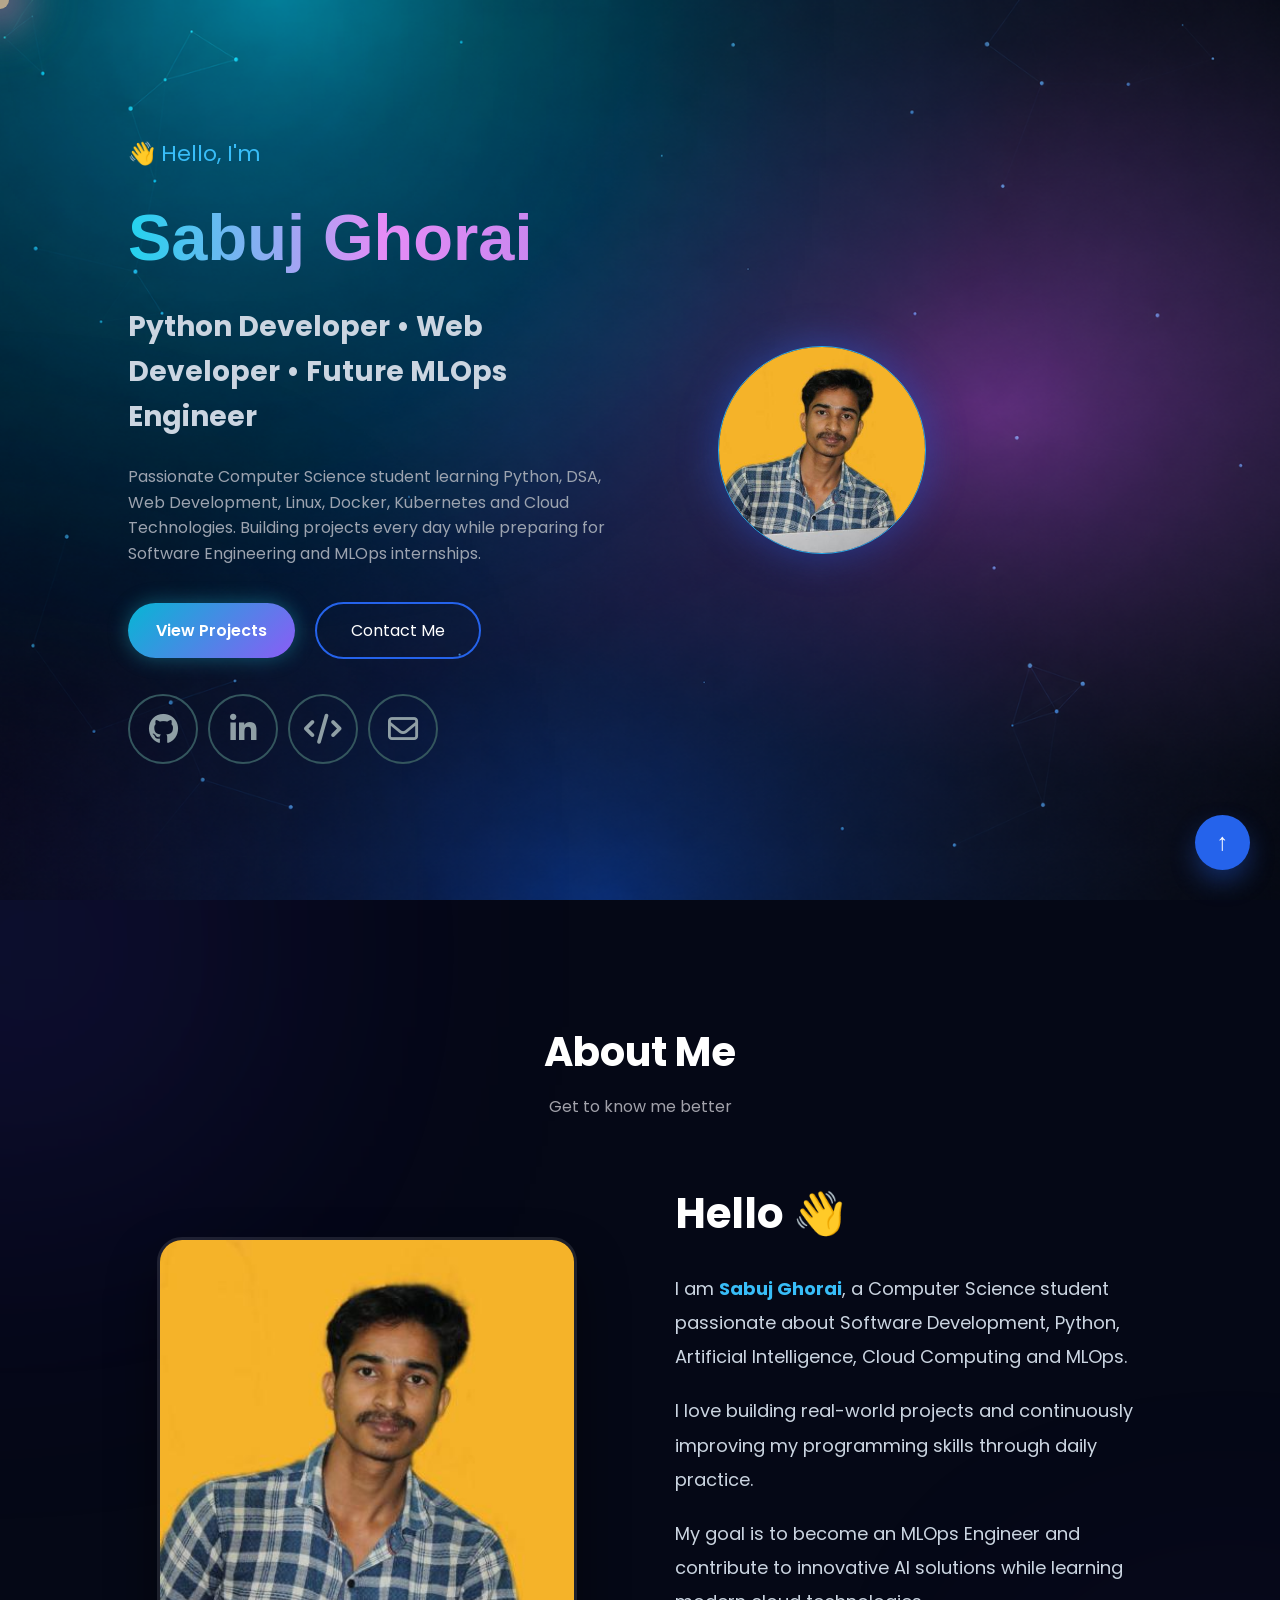
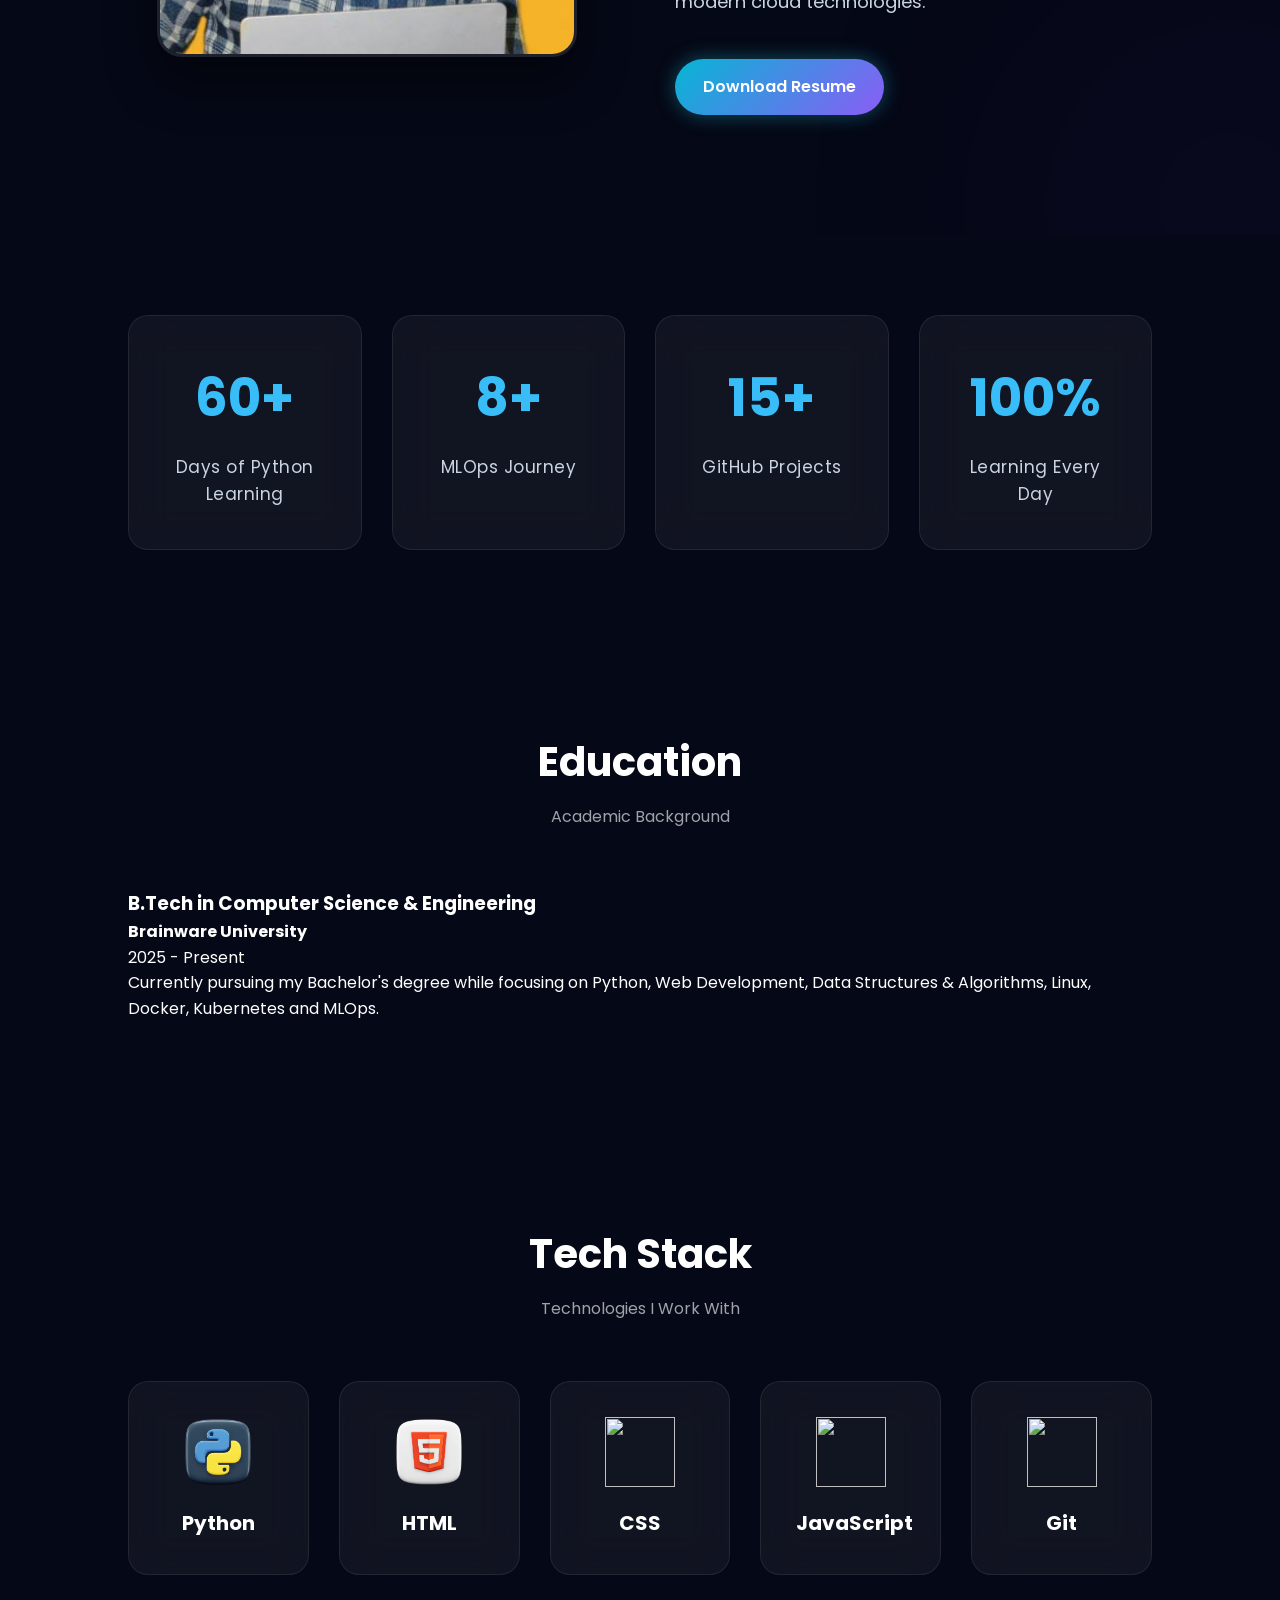
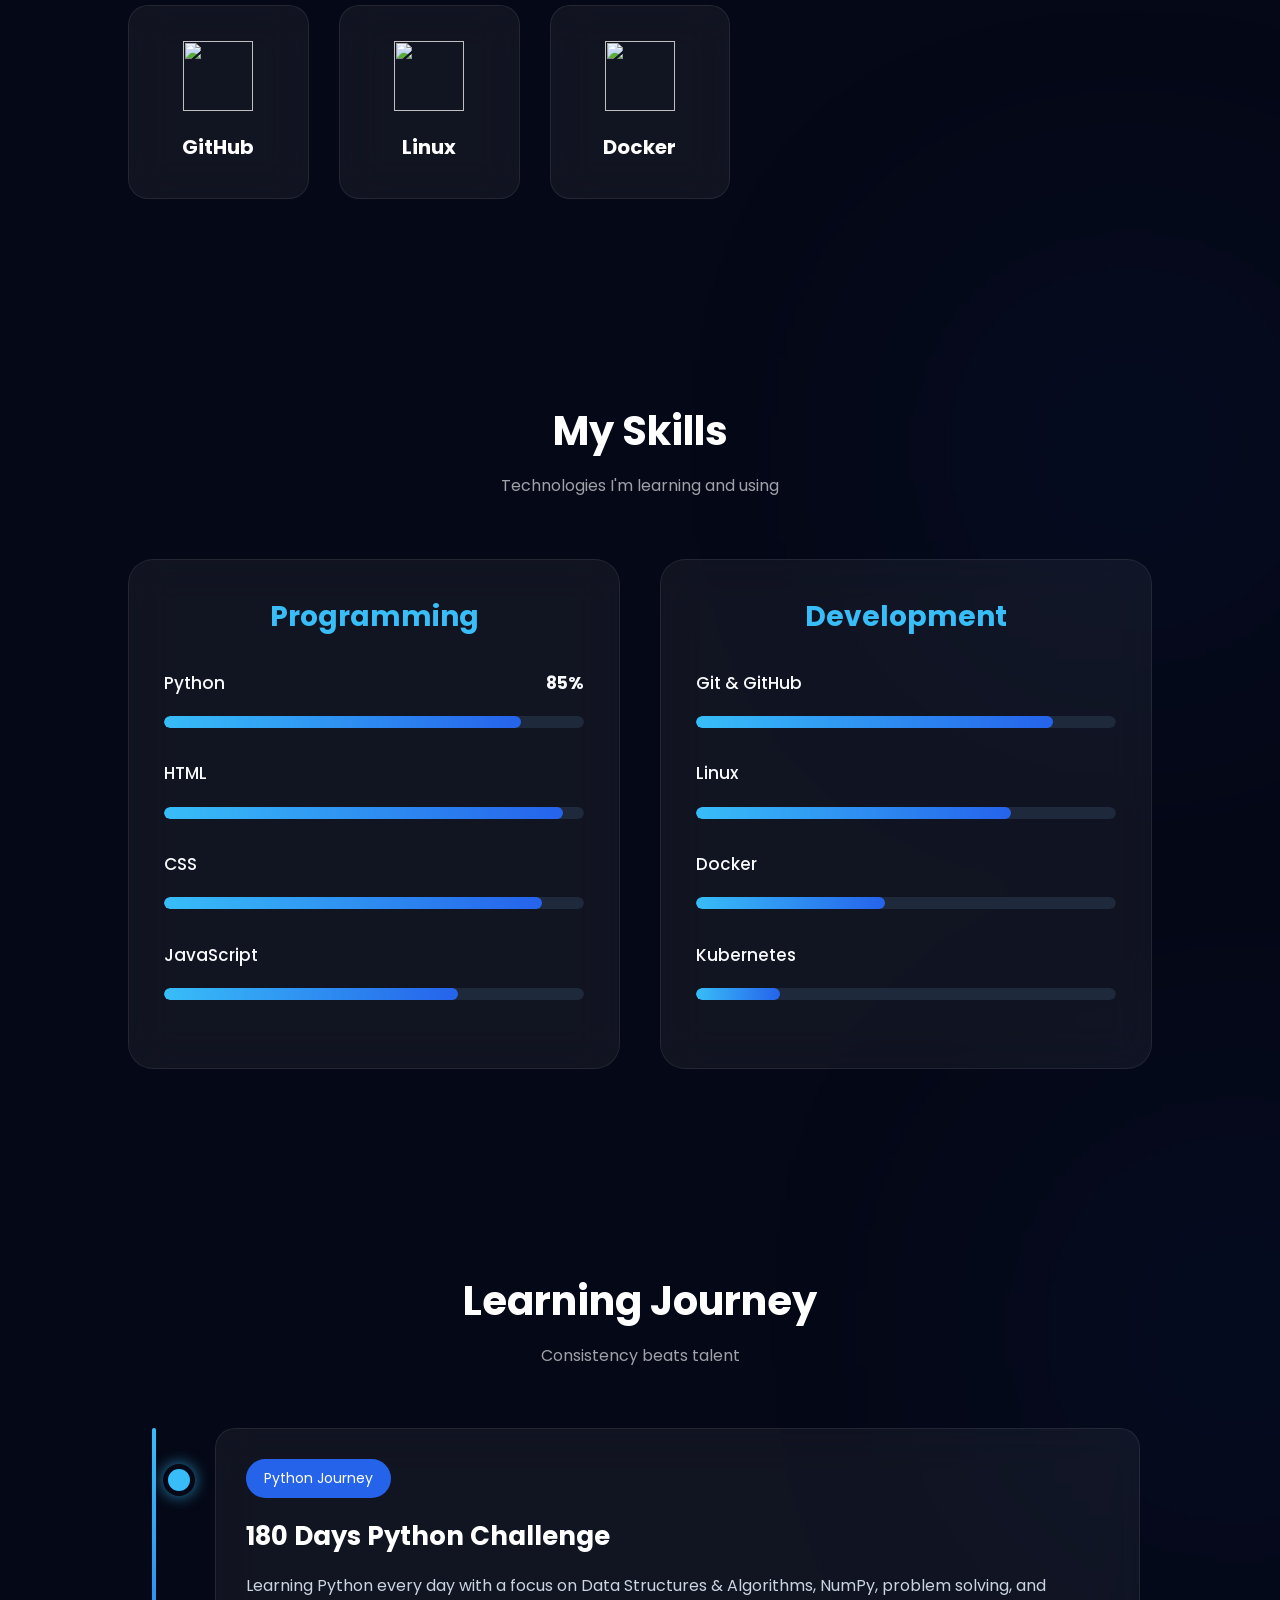
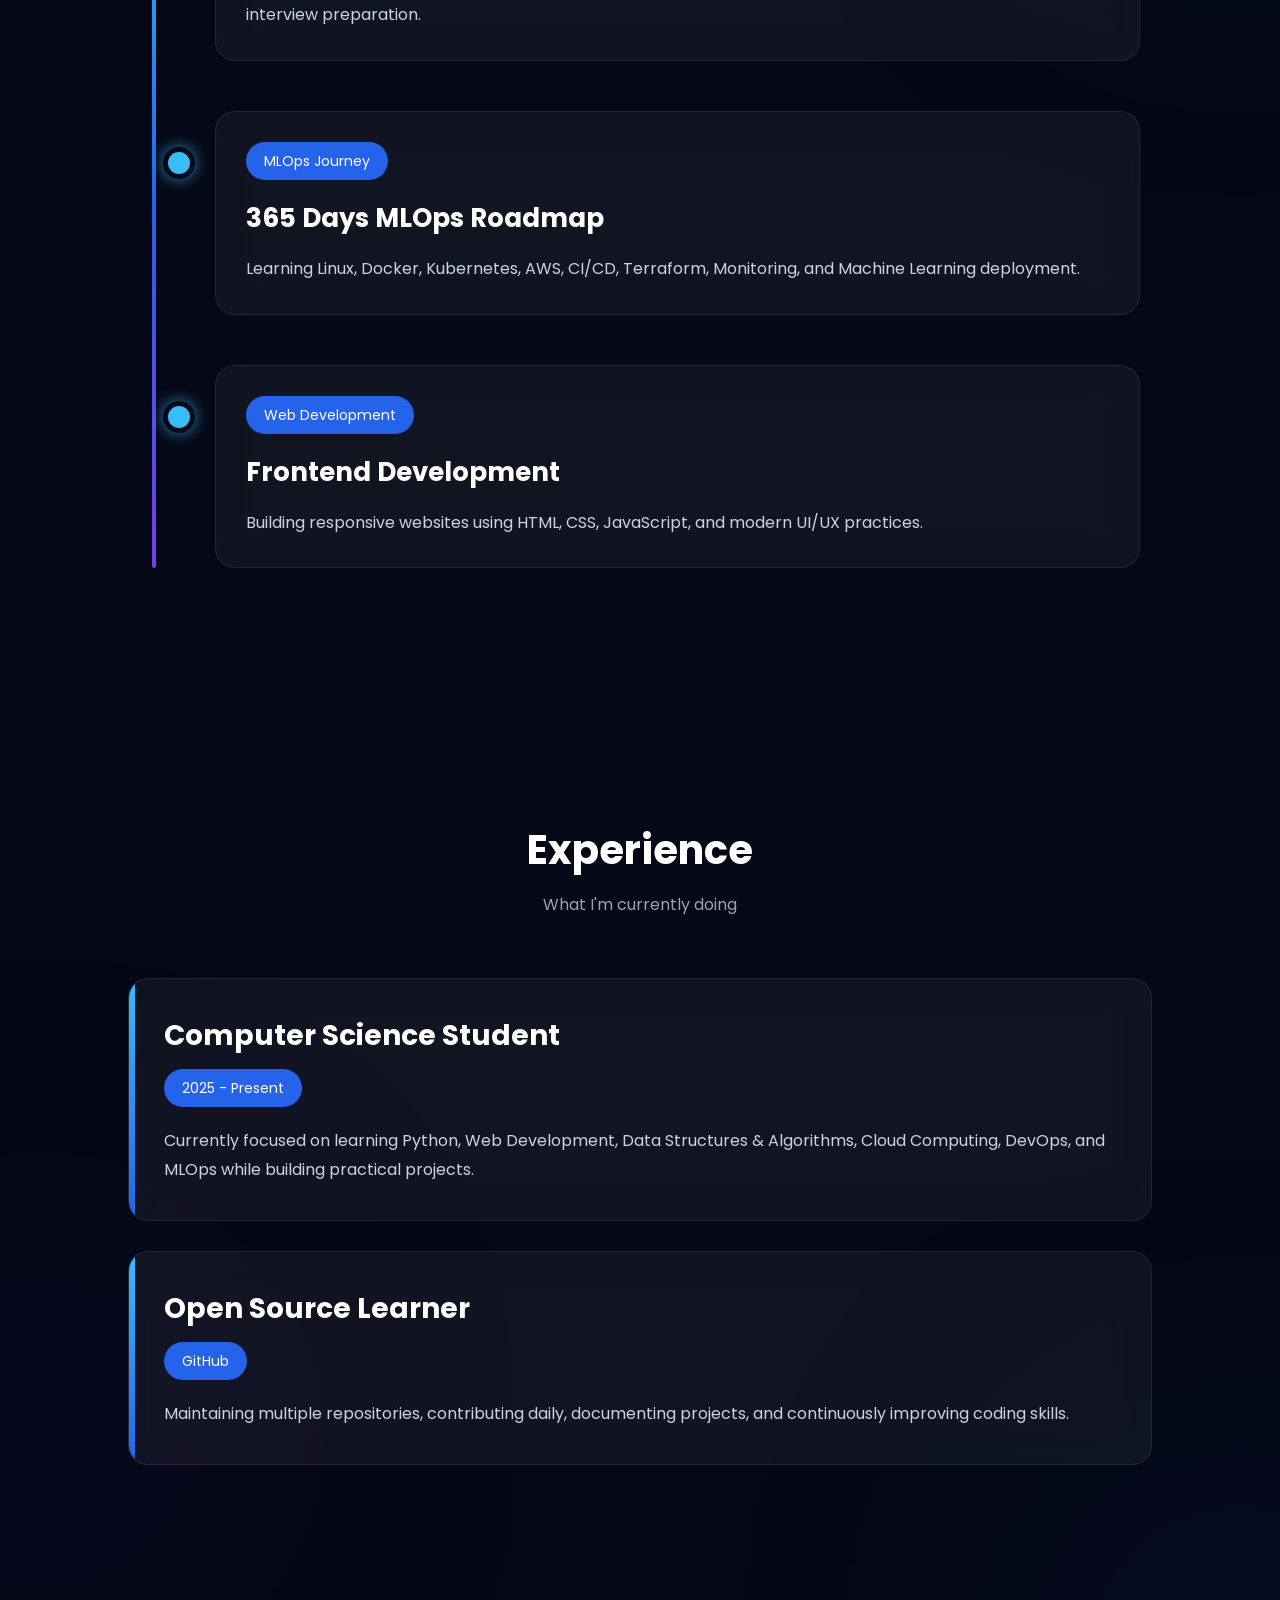
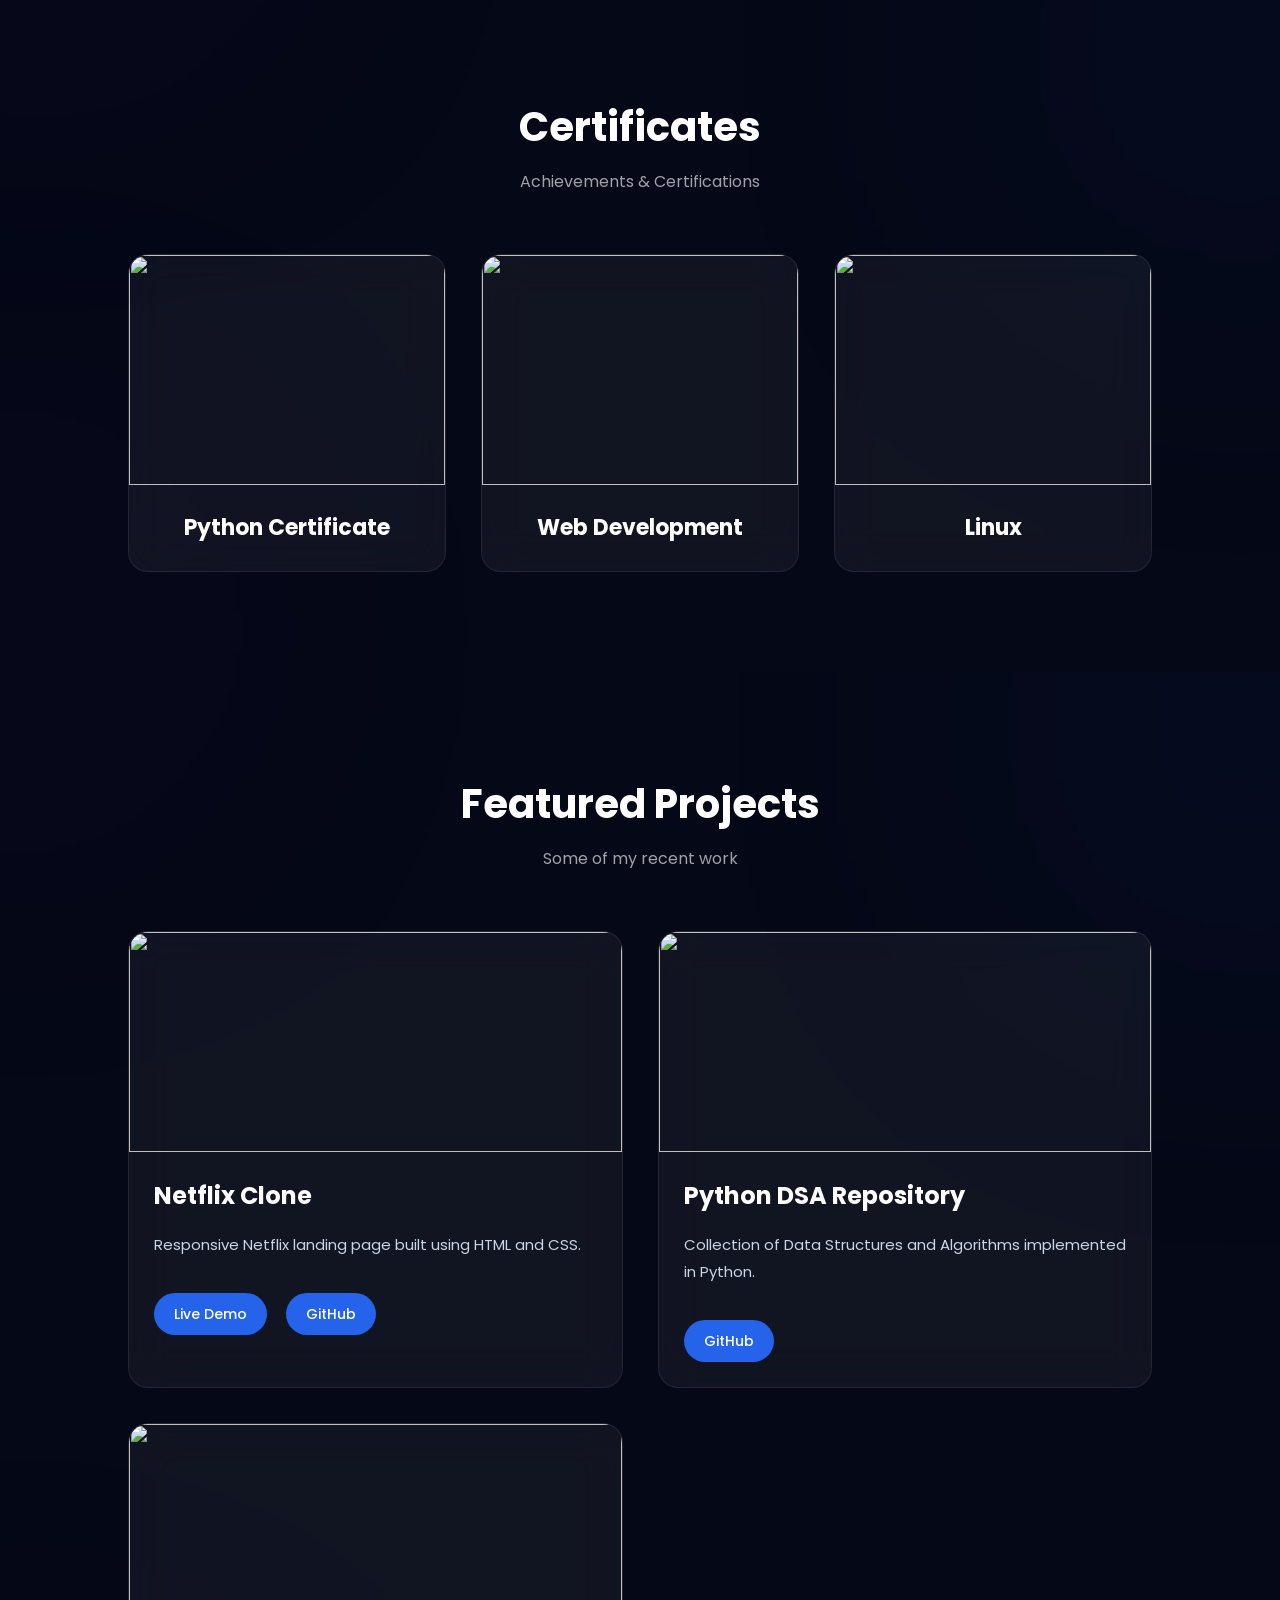
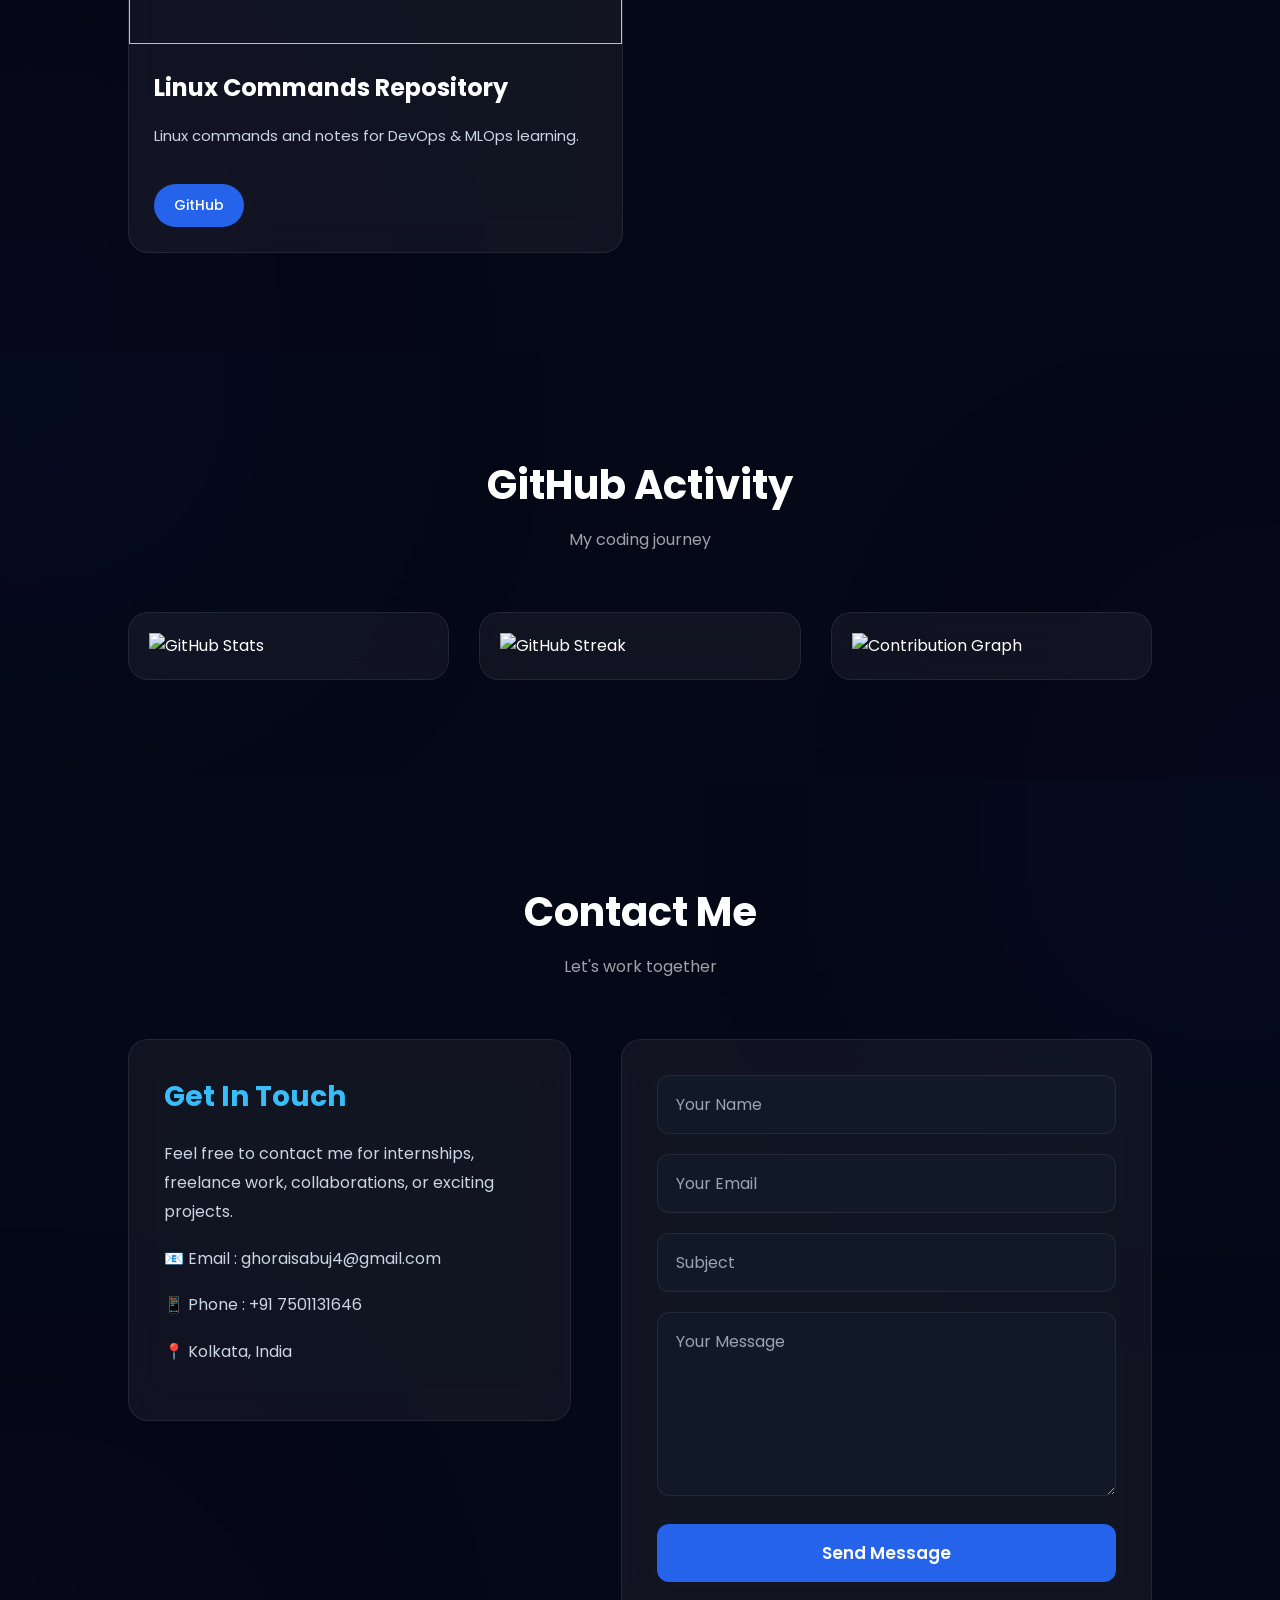
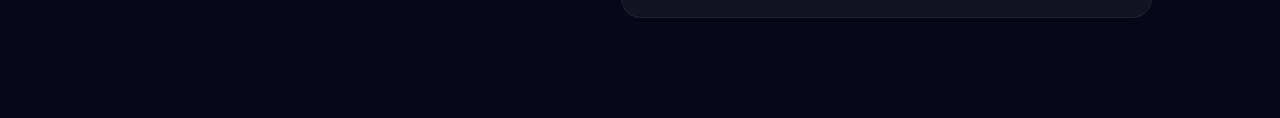
==== commit addf0022: "updated the html and css file" ====
--- a/index.html
+++ b/index.html
@@ -18,34 +18,13 @@
     <script src="https://kit.fontawesome.com/your-kit-id.js" crossorigin="anonymous"></script>
 </head>
 
+<div class="cursor"></div>
+<div class="cursor-glow"></div>
 <body>
 
 <!-- NAVBAR -->
 
-    <header>
-    <nav class="navbar">
-
-        <div class="logo">
-            <div class="logo-circle">SG</div>
-            <span>Sabuj.dev</span>
-        </div>
-
-        <ul class="nav-links">
-            <li><a href="#about">About</a></li>
-            <li><a href="#progress">Progress</a></li>
-            <li><a href="#skills">Skills</a></li>
-            <li><a href="#projects">Projects</a></li>
-            <li><a href="#github">GitHub</a></li>
-            <li><a href="#roadmap">Roadmap</a></li>
-            <li><a href="#contact">Contact</a></li>
-        </ul>
-
-        <button class="theme-btn">
-            🌙
-        </button>
-
-    </nav>
-</header>
+    
 
     <!-- background -->
     
@@ -102,7 +81,6 @@
                 <a href="#"><i class="fa-brands fa-linkedin-in"></i></a>
                 <a href="#"><i class="fa-solid fa-code"></i></a>
                 <a href="#"><i class="fa-regular fa-envelope"></i></a>
-                <a href="#"><i class="fa-brands fa-docker"></i></a>
             </div>
 
         </div>
@@ -261,12 +239,12 @@
         <div class="tech-grid">
 
             <div class="tech-card">
-                <img src="icons/python.png" alt="">
+                <img src="python.png" alt="">
                 <h4>Python</h4>
             </div>
 
             <div class="tech-card">
-                <img src="icons/html.png" alt="">
+                <img src="html.png" alt="">
                 <h4>HTML</h4>
             </div>
 
@@ -655,9 +633,9 @@
 
                 </p>
 
-                <p>📧 Email : your@email.com</p>
-
-                <p>📱 Phone : +91 XXXXXXXXXX</p>
+                <p>📧 Email : ghoraisabuj4@gmail.com</p>
+
+                <p>📱 Phone : +91 7501131646</p>
 
                 <p>📍 Kolkata, India</p>
 
@@ -688,36 +666,6 @@
     </section>
 
 <!-- FOOTER  -->
-
-    <footer>
-
-        <h2>Sabuj Ghorai</h2>
-
-        <p>
-
-            Python Developer • Web Developer • Future MLOps Engineer
-
-        </p>
-
-        <div class="social-icons">
-                <a href="https://github.com/sabujghorai"><i class="fa-brands fa-github"></i></a>
-                <a href="#"><i class="fa-brands fa-linkedin-in"></i></a>
-                <a href="#"><i class="fa-solid fa-code"></i></a>
-                <a href="#"><i class="fa-regular fa-envelope"></i></a>
-                <a href="#"><i class="fa-brands fa-docker"></i></a>
-            </div>
-
-        <p>
-
-            © 2026 Sabuj Ghorai.
-            All Rights Reserved.
-
-        </p>
-
-    </footer>
-
-    <!-- Back To Top -->
-
     <a href="#home" class="top-btn">
 
         ↑
@@ -734,4 +682,8 @@
 
 </body>
 
-</html>+</html>
+
+
+
+
--- a/style.css
+++ b/style.css
@@ -13,6 +13,7 @@
 }
 
 body{
+
     background:#050816;
     color:#ffffff;
     overflow-x:hidden;
@@ -88,23 +89,74 @@
 
 
 header{
-    position: relative;
-    width: 60%;
-    top: 15px;
-    left: 293.9px;
-    z-index: 1000;
-    backdrop-filter: blur(20px);
-    background: rgba(28, 34, 63, 0.65);
-    border-bottom: 1px solid rgba(255, 255, 255, .08);
-    border-radius: 50px;
+   
+
+    header{
+    width:100%;
+    display:flex;
+    justify-content:center;
+    position:fixed;
+    top:20px;
+    z-index:1000;
+
+}
 }
 .navbar{
+    .navbar{
+    width:92%;
+    height:80px;
     display:flex;
     justify-content:space-between;
     align-items:center;
-    padding:20px 10%;
-    border-radius: 50%;
+    padding:0 30px;
+    border-radius:50px;
+    background:linear-gradient(
+        90deg,
+        rgba(0,128,128,.55),
+        rgba(74,54,120,.55)
+    );
+
+    backdrop-filter:blur(20px);
+    border:1px solid rgba(255,255,255,.1);
+    box-shadow:
+    0 10px 30px rgba(0,0,0,.25);
+
+}
     
+}
+
+.logo{
+
+    display:flex;
+    align-items:center;
+    gap:15px;
+
+}
+
+.logo-circle{
+
+    width:50px;
+    height:50px;
+    border-radius:50%;
+    display:flex;
+    justify-content:center;
+    align-items:center;
+    font-weight:700;
+    font-size:22px;
+    color:#111;
+    background:linear-gradient(
+        135deg,
+        #5fd7ff,
+        #af7bff
+    );
+
+}
+
+.logo span{
+
+    font-size:30px;
+    font-weight:600;
+
 }
 
 .logo h2{
@@ -114,17 +166,65 @@
 
 .nav-links{
     display:flex;
-    gap:35px;
+    gap:45px;
+    list-style:none;
+
 }
 
 .nav-links a{
-    color:white;
+
+    text-decoration:none;
+    color:#cfcfcf;
+    font-size:18px;
     transition:.3s;
-    font-weight:500;
+
 }
 
 .nav-links a:hover{
     color:#38bdf8;
+}
+
+.theme-btn{
+
+    width:45px;
+    height:45px;
+    border-radius:50%;
+    border:none;
+    background:transparent;
+    color:white;
+    cursor:pointer;
+    font-size:22px;
+    transition:.3s;
+
+}
+
+.theme-btn:hover{
+    background:rgba(255,255,255,.1);
+
+}
+
+body::before{
+
+    content:"";
+    position:fixed;
+    inset:0;
+    background-image:
+    radial-gradient(circle,#7efaff 2px,transparent 2px),
+    radial-gradient(circle,#a97cff 2px,transparent 2px);
+    background-size:350px 180px;
+    opacity:.3;
+    pointer-events:none;
+
+}
+
+.nav-links li{
+    transition:.3s;
+
+}
+
+.nav-links li:hover{
+    transform:translateY(-2px);
+
 }
 
 .resume-btn{
@@ -174,9 +274,15 @@
 }
 
 .hero h1{
-    font-size:65px;
-    margin-bottom:15px;
-    font-weight:800;
+    font-size: 65px;
+    margin-bottom: 15px;
+    font-weight: 800;
+   font-family: "Sora", sans-serif;
+
+    background: linear-gradient(90deg, #22d3ee, #e58cf6, #b683ea);
+    -webkit-background-clip: text;
+    -webkit-text-fill-color: transparent;
+    background-clip: text;
 }
 
 .hero h2{
@@ -200,27 +306,55 @@
 .hero-buttons a:hover{
 
     color:#bad4d5;
-
     border-color:#00e5ff;
-
     box-shadow:
-        0 0 8px #00e5ff,
-        0 0 20px rgba(0,229,255,.5);
+        0 0 8px #006aff,
+        0 0 20px rgba(0, 255, 200, 0.5);
 
     transform:translateY(-4px);
 } 
 
+.hero-buttons{
+
+    display:flex;
+    align-items:center;
+    gap:20px;
+    margin-top:35px;
+
+}
+
 .btn-primary{
-    padding:14px 34px;
-    background:#2563eb;
-    border-radius:40px;
-    transition:.3s;
+
+    display:inline-flex;
+    align-items:center;
+    gap:10px;
+    padding:15px 28px;
+    border-radius:50px;
+    text-decoration:none;
+    font-size:16px;
+    font-weight:600;
+    color:#fff;
+    background:linear-gradient(135deg,#06b6d4,#8b5cf6);
+    transition:.35s ease;
+    box-shadow:0 0 20px rgba(34,211,238,.35);
+
+}
+
+.btn-primary i{
+    transition:.35s;
+
 }
 
 .btn-primary:hover{
-    align-items: center;
-    color: rgb(236, 5, 5);
-    transform:translateY(5px);
+
+    transform:translateY(-4px);
+    box-shadow:0 0 35px rgba(139,92,246,.65);
+
+}
+
+.btn-primary:hover i{
+    transform:translateX(6px);
+
 }
 
 .btn-secondary{
@@ -236,42 +370,38 @@
 
 
 .social-icons{
-    display:flex;
-    gap: 40px;
-}
-
-.social-icons a{
-    margin: auto;
-    width:70px;
-    height:70px;
-
-    display:flex;
-    justify-content:center;
-    align-items:center;
-
-    border:2px solid #34565d;
-    border-radius:50%;
-
-    color:#8f9fa5;
-    font-size:30px;
-
-    text-decoration:none;
-
-    transition:0.35s ease;
+    display: flex;
+    align-items: center;
+    gap: 10px;
+    margin-top: 30px;
+    margin-right: 200px;
+}
+
+.social-icons a{    
+    display: flex;
+    justify-content: center;
+    align-items: center;
+    border: 2px solid #34565d;
+    border-radius: 50%;
+    color: #8f9fa5;
+    font-size: 20px;
+    text-decoration: none;
+    transition: 0.35s ease;
+
+    /* Remove this */
 }
 
 .social-icons a:hover{
 
     color:#00e5ff;
-
     border-color:#00e5ff;
-
     box-shadow:
         0 0 8px #00e5ff,
         0 0 20px rgba(0,229,255,.5);
 
     transform:translateY(-4px);
-} 
+
+}
 
 body::before{
     content:"";
@@ -2239,4 +2369,42 @@
         0 0 20px rgba(0,229,255,.5);
 
     transform:translateY(-4px);
+}
+
+
+.cursor{
+    position: fixed;
+    width: 18px;
+    height: 18px;
+    border-radius: 50%;
+    background: white;
+    pointer-events: none;
+    transform: translate(-50%, -50%);
+    mix-blend-mode: difference;
+    z-index: 9999;
+    transition:
+        width .2s ease,
+        height .2s ease;
+}
+
+
+.cursor-glow{
+    position: fixed;
+
+    width: 140px;
+    height: 140px;
+    mix-blend-mode:exclusion;
+    border-radius: 50%;
+    background: radial-gradient(
+        circle,
+        rgba(221, 112, 240, 0.666) 0%,
+        rgba(0, 229, 255, 0.069) 45%,
+        transparent 75%
+    );
+
+    pointer-events: none;
+    transform: translate(-50%, -50%);
+    z-index: -1;
+    filter: blur(18px);
+    transition: transform .08s linear;
 }
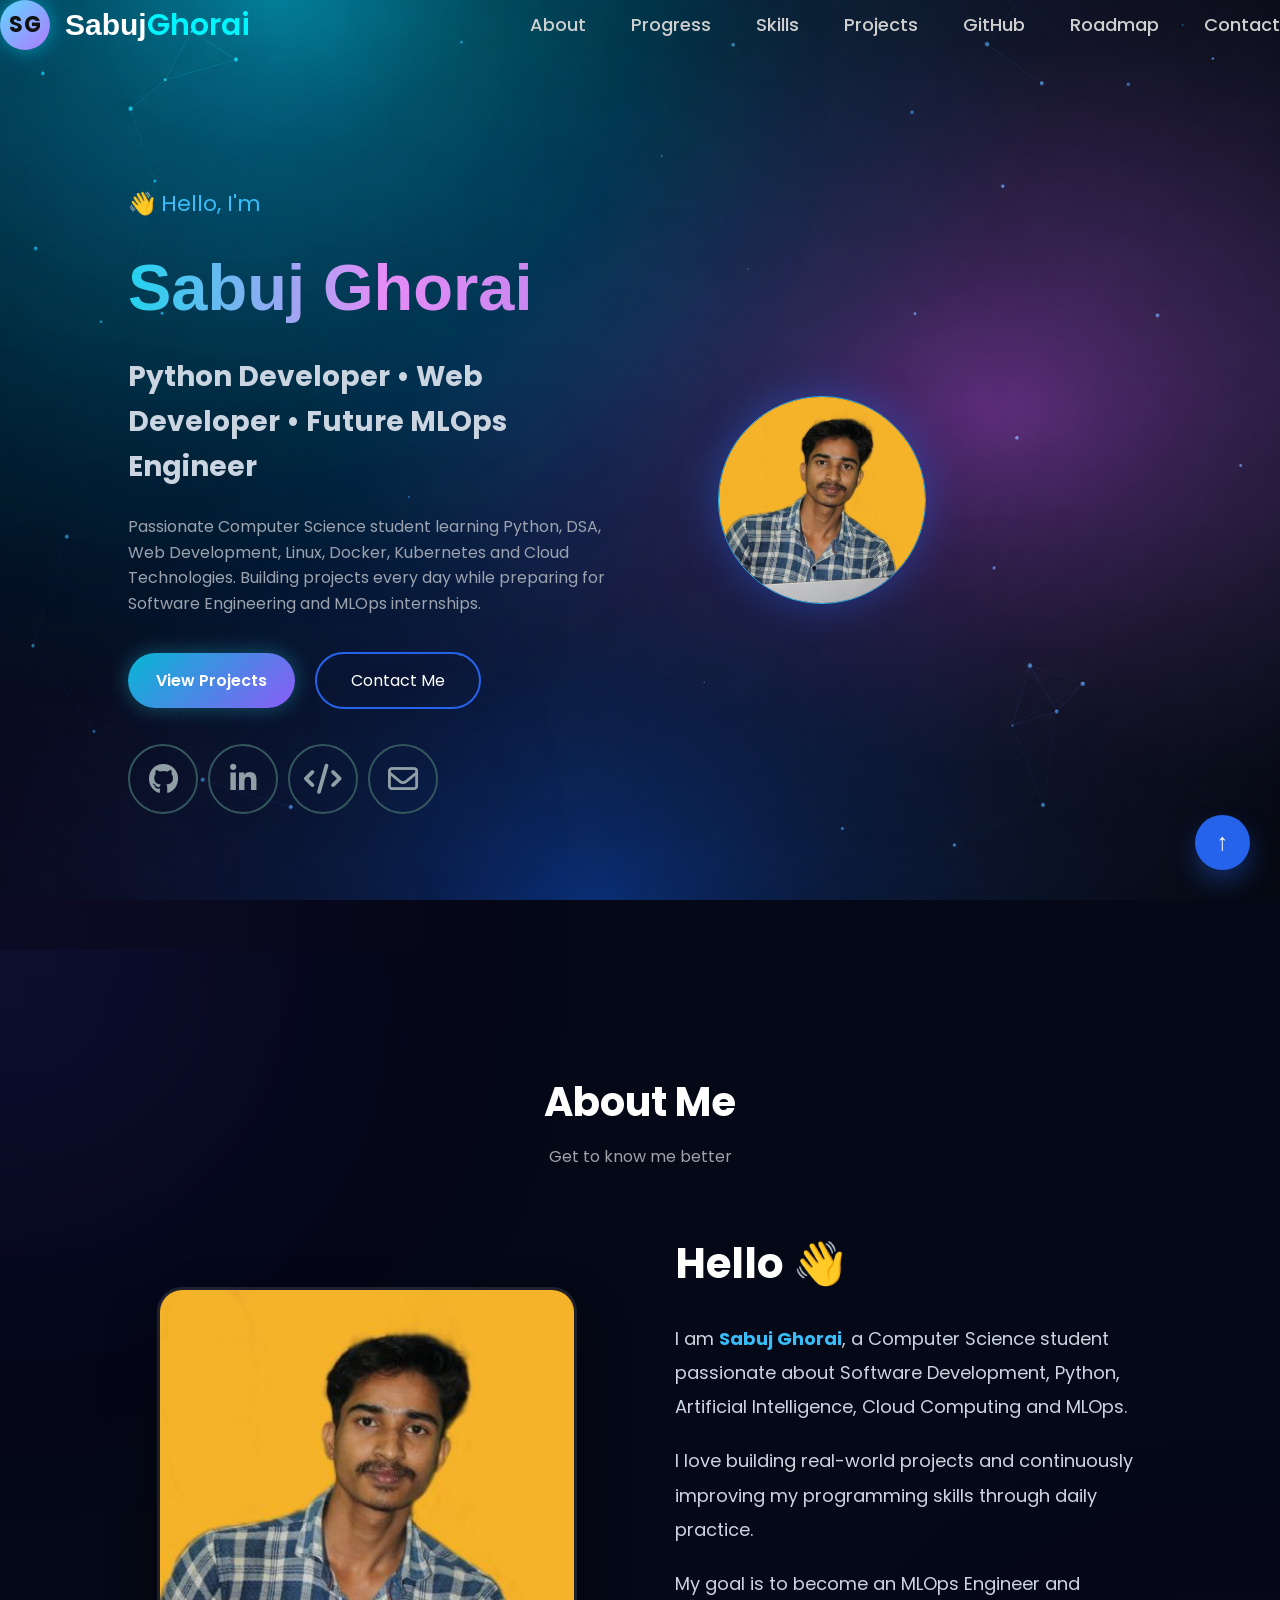
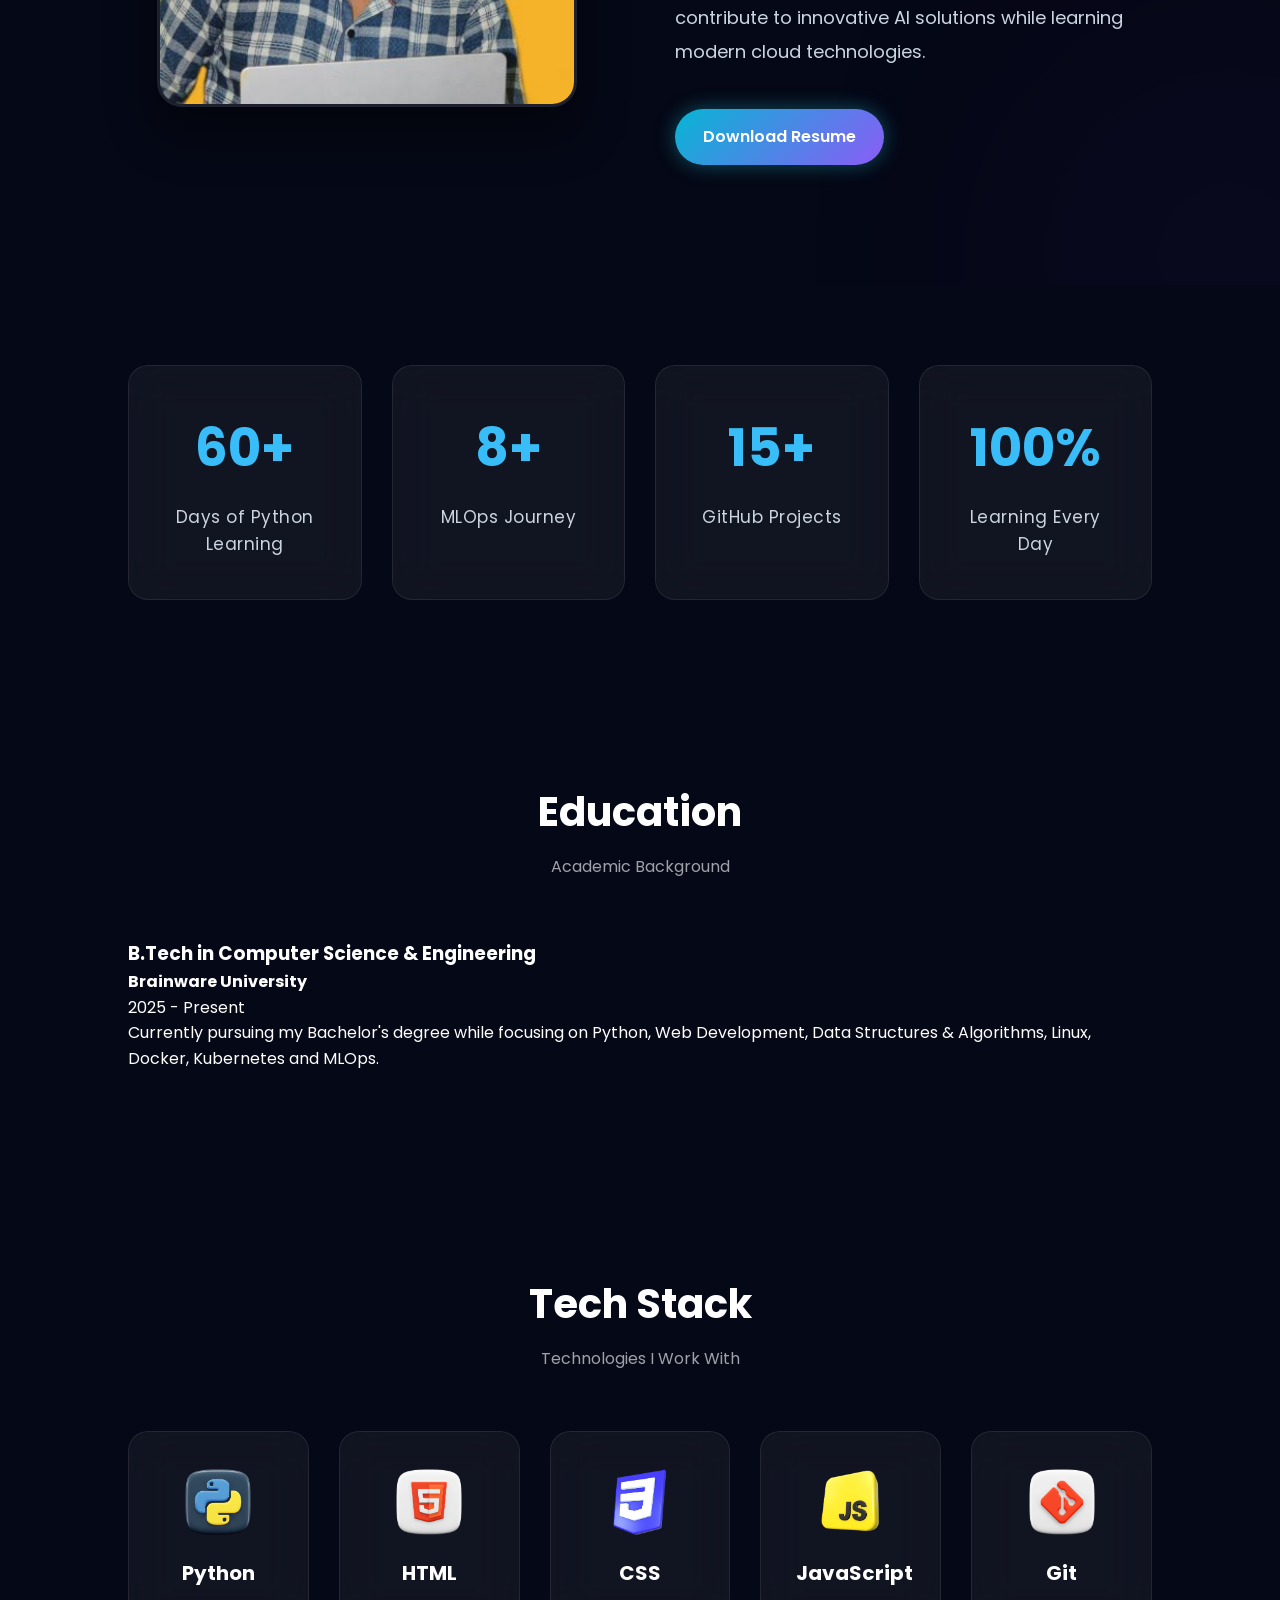
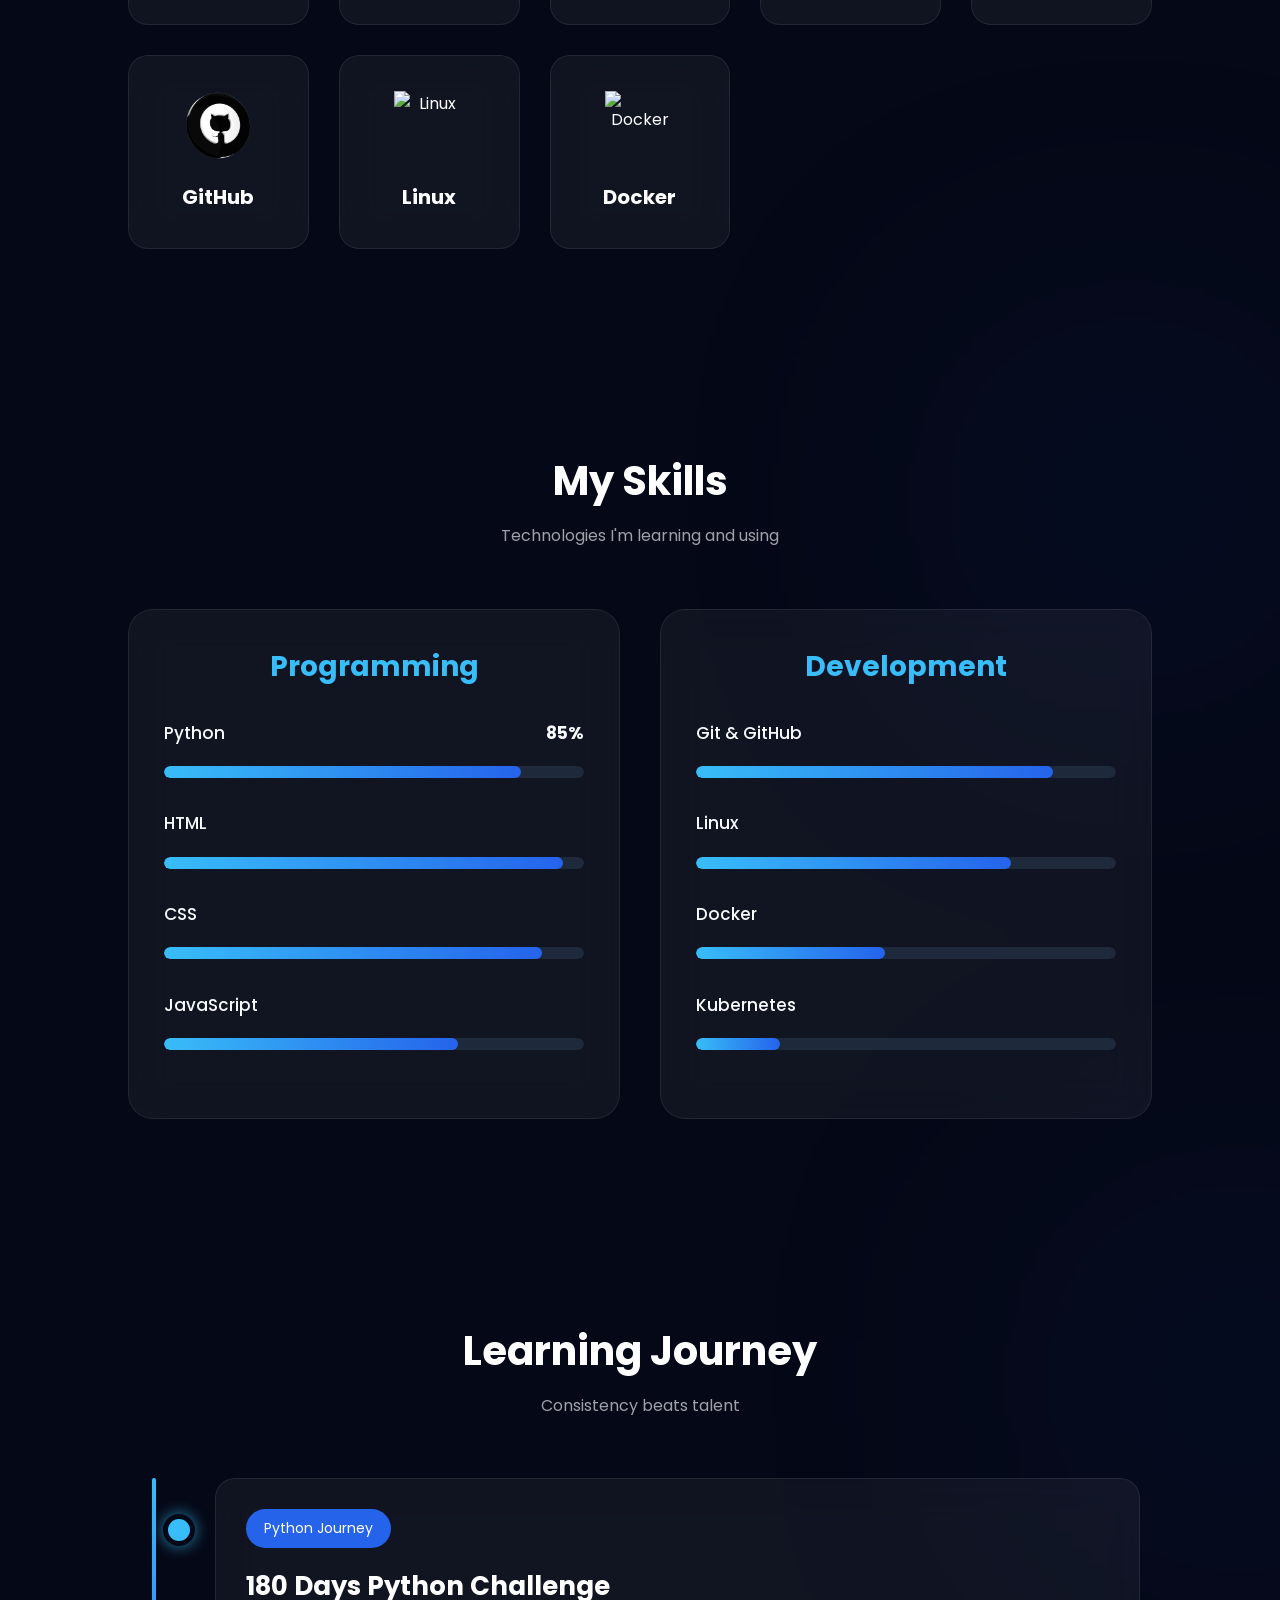
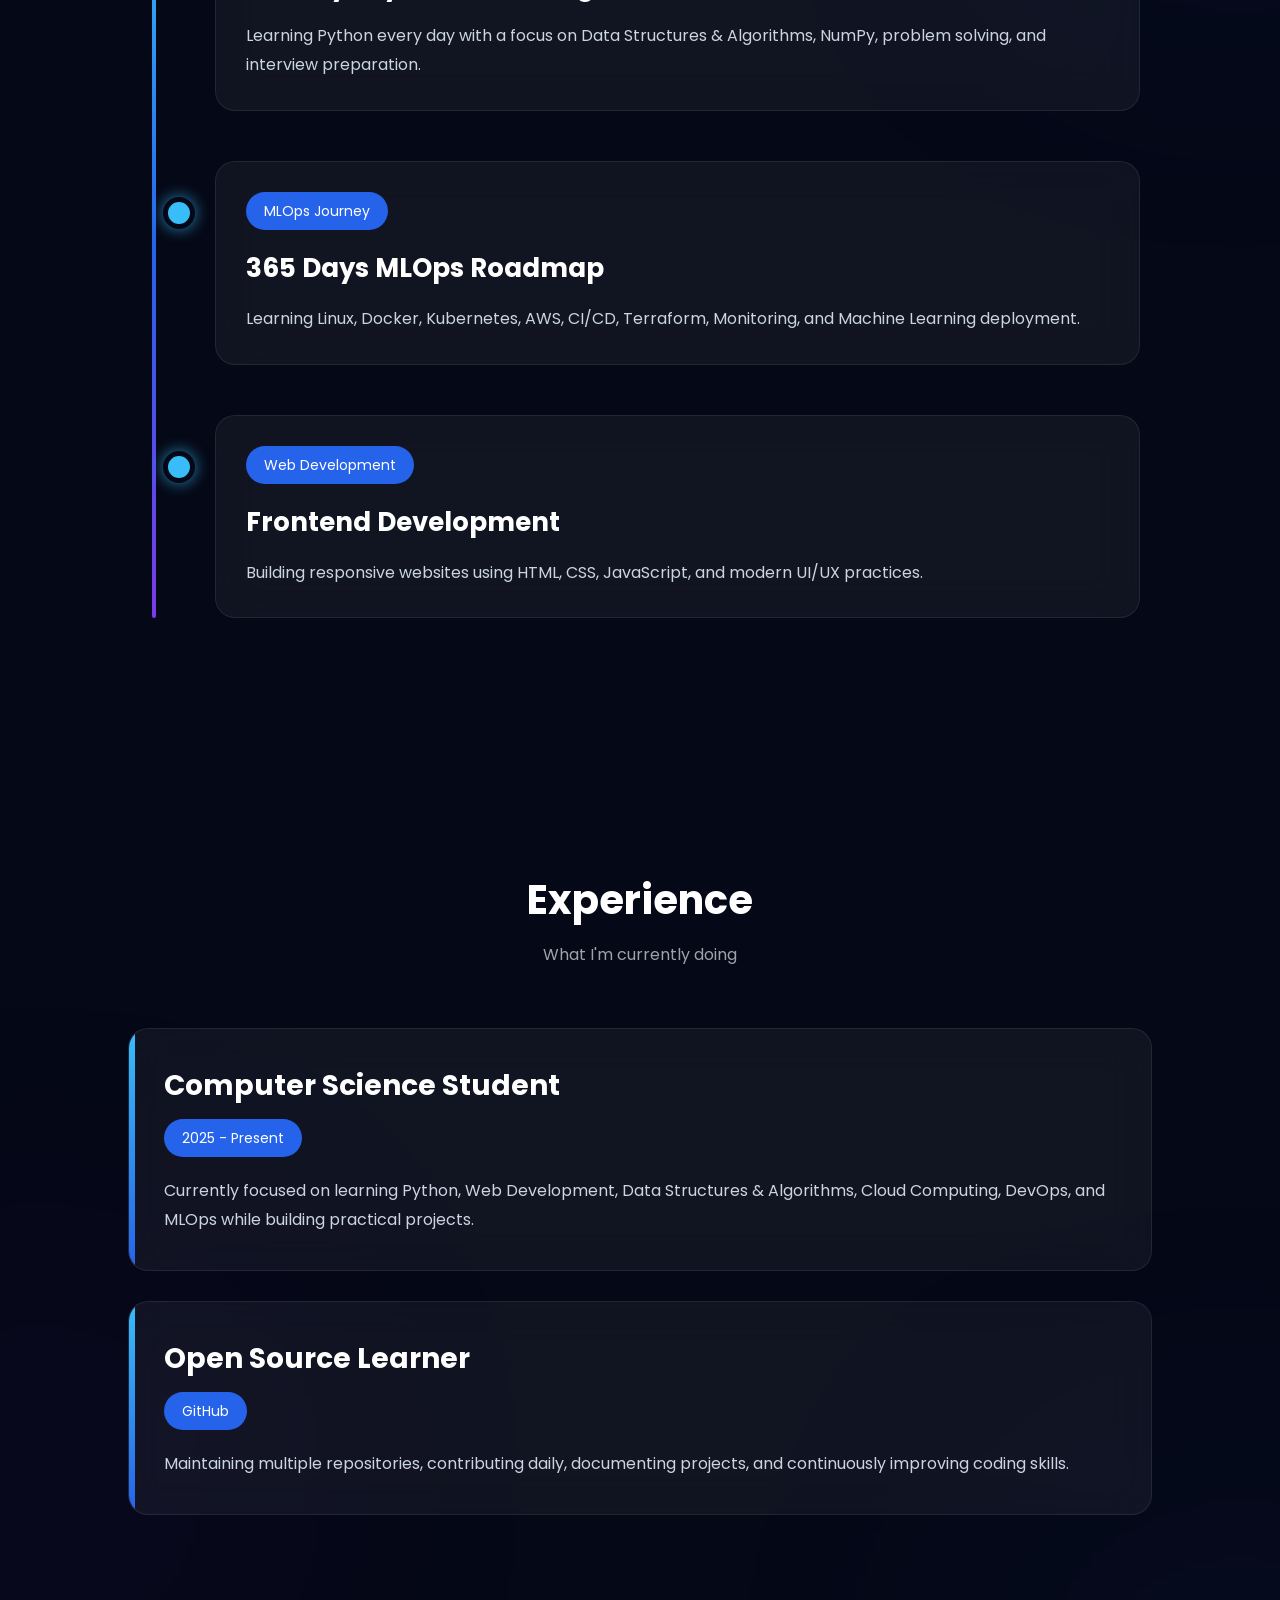
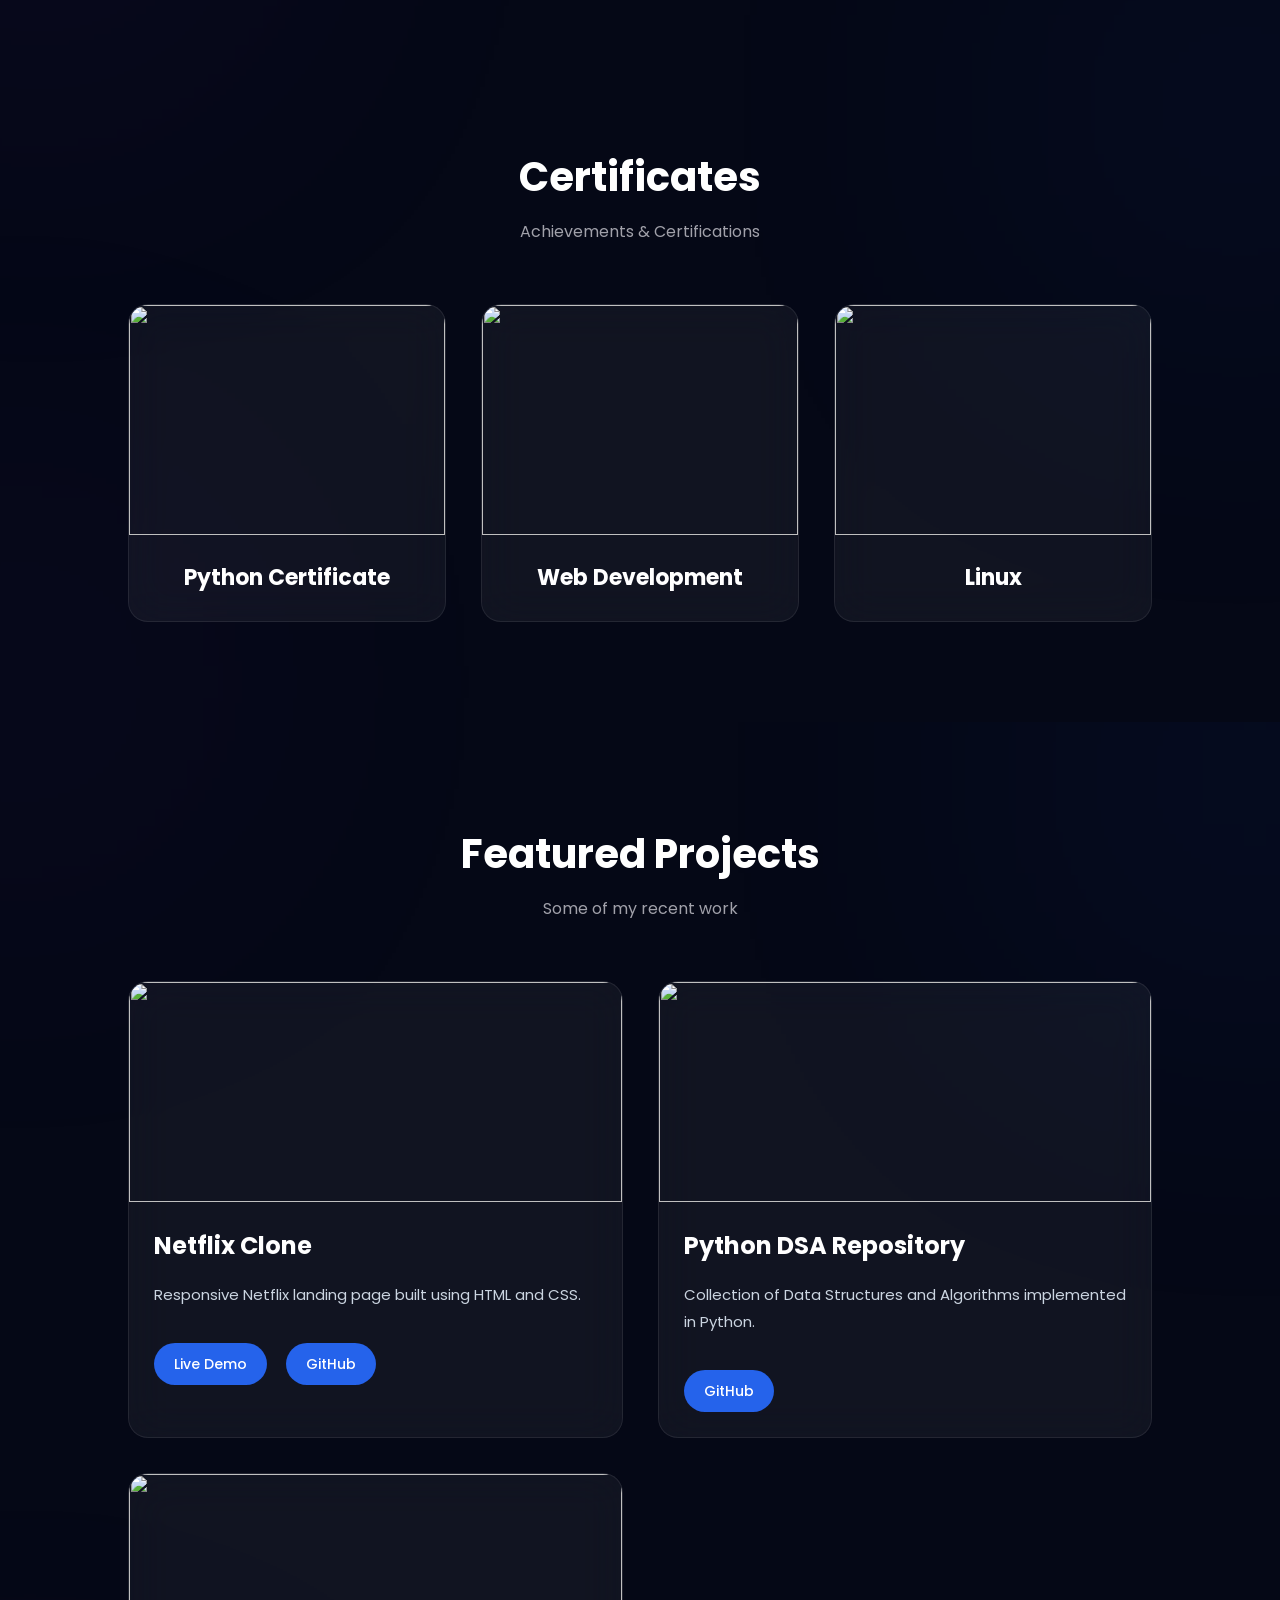
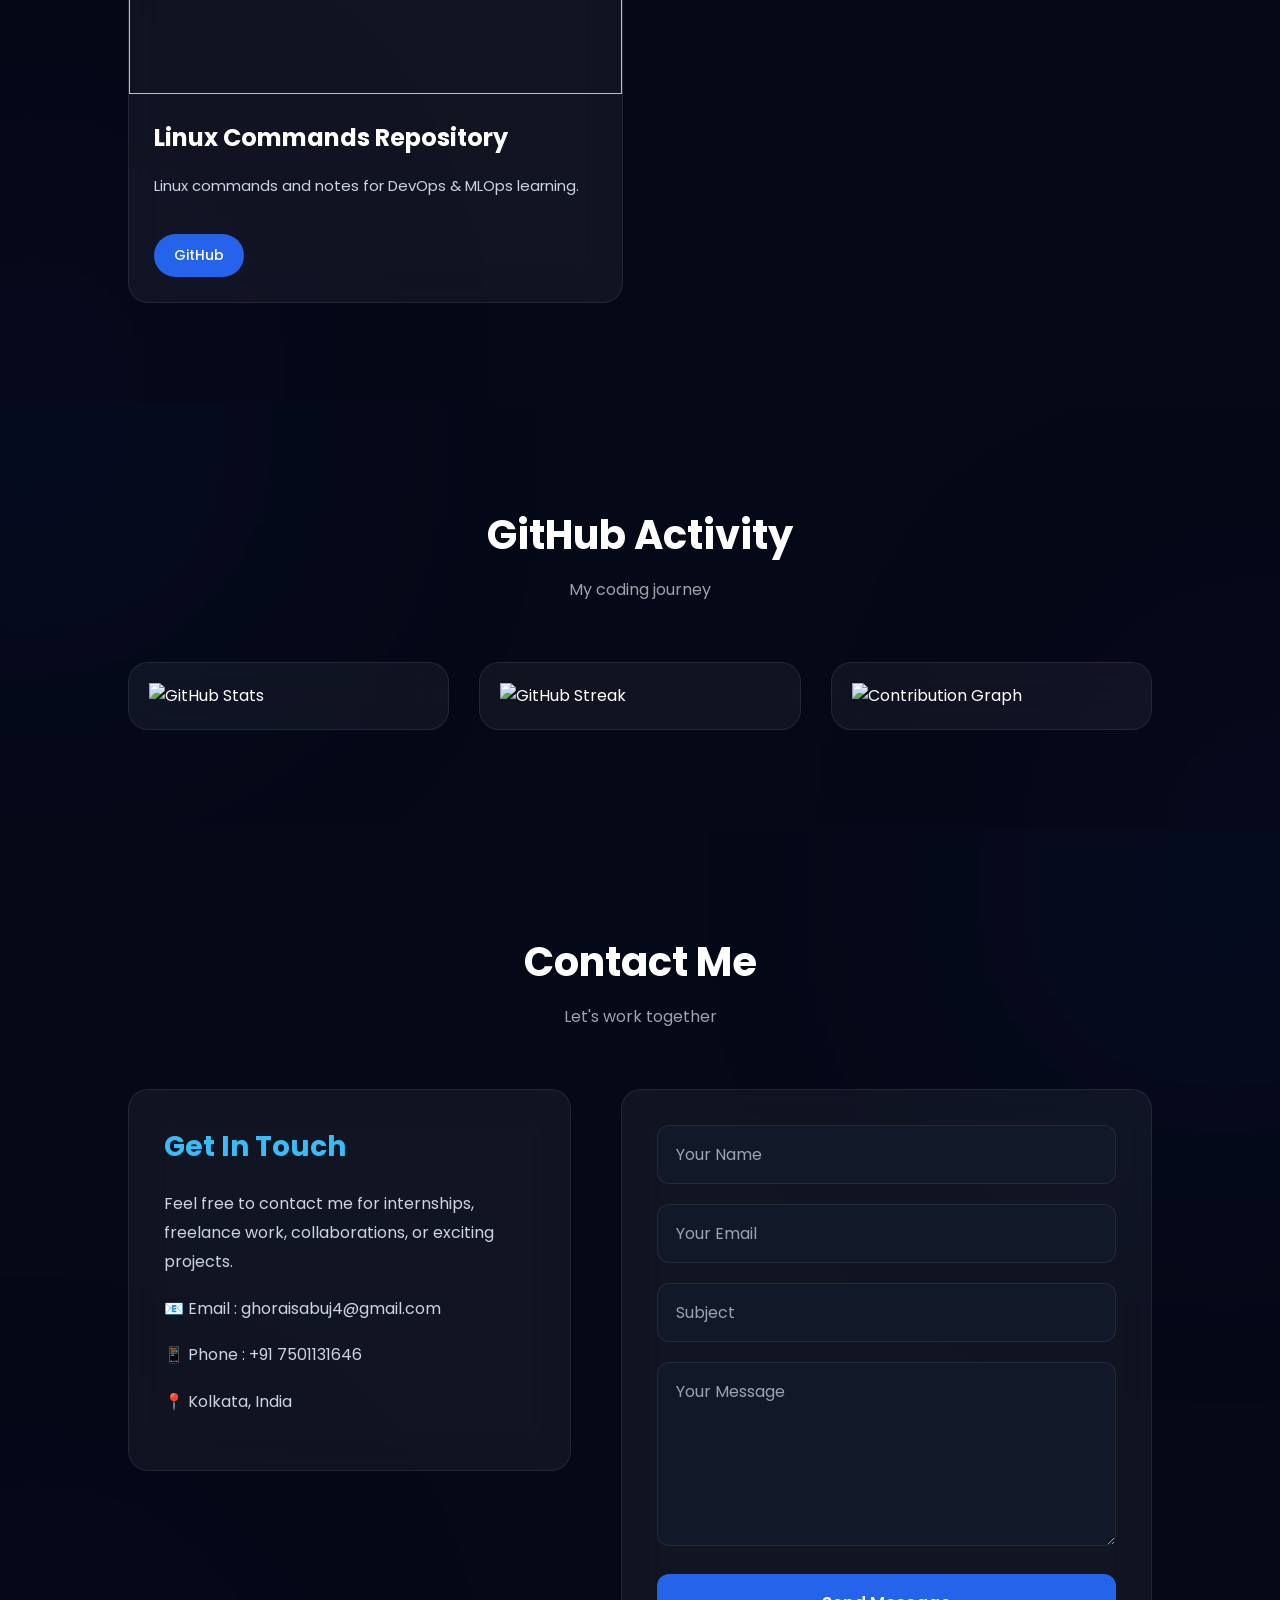
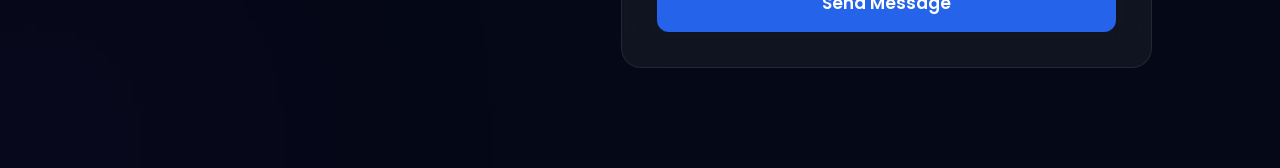
==== commit 464d43dd: "updated the html and css" ====
--- a/index.html
+++ b/index.html
@@ -24,6 +24,30 @@
 
 <!-- NAVBAR -->
 
+<header class="header">
+    <nav class="navbar">
+
+        <a href="#home" class="logo">
+            <div class="logo-circle">SG</div>
+            <span class="logo-text">Sabuj<span>Ghorai</span></span>
+        </a>
+
+        <ul class="nav-links">
+            <li><a href="#about">About</a></li>
+            <li><a href="#progress">Progress</a></li>
+            <li><a href="#skills">Skills</a></li>
+            <li><a href="#projects">Projects</a></li>
+            <li><a href="#github">GitHub</a></li>
+            <li><a href="#roadmap">Roadmap</a></li>
+            <li><a href="#contact">Contact</a></li>
+        </ul>
+
+        <div class="menu-btn">
+            <i class="fa-solid fa-bars"></i>
+        </div>
+
+    </nav>
+</header>
     
 
     <!-- background -->
@@ -239,42 +263,42 @@
         <div class="tech-grid">
 
             <div class="tech-card">
-                <img src="python.png" alt="">
+                <img src="Personal portfolio/icons/python.png" alt="">
                 <h4>Python</h4>
             </div>
 
             <div class="tech-card">
-                <img src="html.png" alt="">
+                <img src="Personal portfolio/icons/html.png" alt="">
                 <h4>HTML</h4>
             </div>
 
             <div class="tech-card">
-                <img src="icons/css.png" alt="">
+                <img src="Personal portfolio/icons/css.png" alt="">
                 <h4>CSS</h4>
             </div>
 
             <div class="tech-card">
-                <img src="icons/javascript.png" alt="">
+                <img src="Personal portfolio/icons/javascript.png" alt="">
                 <h4>JavaScript</h4>
             </div>
 
             <div class="tech-card">
-                <img src="icons/git.png" alt="">
+                <img src="Personal portfolio/icons/git.png" alt="">
                 <h4>Git</h4>
             </div>
 
             <div class="tech-card">
-                <img src="icons/github.png" alt="">
+                <img src="Personal portfolio/icons/github.png" alt="">
                 <h4>GitHub</h4>
             </div>
 
             <div class="tech-card">
-                <img src="icons/linux.png" alt="">
+               <img src="https://skillicons.dev/icons?i=linux" alt="Linux" width="65" height="65"/>
                 <h4>Linux</h4>
             </div>
 
             <div class="tech-card">
-                <img src="icons/docker.png" alt="">
+                <img src="https://techstack-generator.vercel.app/docker-icon.svg" alt="Docker" width="65" height="65" />
                 <h4>Docker</h4>
             </div>
 
--- a/style.css
+++ b/style.css
@@ -1,265 +1,437 @@
-@import url('https://fonts.googleapis.com/css2?family=Poppins:wght@300;400;500;600;700;800&display=swap');
-
-*{
-    margin:0;
-    padding:0;
-    box-sizing:border-box;
-    font-family:'Poppins',sans-serif;
-    scroll-behavior:smooth;
-}
-
-html{
-    scroll-behavior:smooth;
-}
-
-body{
-
-    background:#050816;
-    color:#ffffff;
-    overflow-x:hidden;
-    line-height:1.6;
+ @import url('https://fonts.googleapis.com/css2?family=Poppins:wght@300;400;500;600;700;800&display=swap');
+
+* {
+    margin: 0;
+    padding: 0;
+    box-sizing: border-box;
+    font-family: 'Poppins', sans-serif;
+    scroll-behavior:inherit;
+}
+
+html {
+    scroll-behavior: smooth;
+}
+
+body {
+
+    background: #050816;
+    color: #ffffff;
+    overflow-x: hidden;
+    line-height: 1.6;
     background-image: url("background.jpeg");
     background-size: cover;
     background-position: center;
     background-repeat: no-repeat;
     background-attachment: fixed;
-    min-height:100vh;
-}
-
-*{
-    margin:0;
-    padding:0;
-    box-sizing:border-box;
-}
-
-
-
-::-webkit-scrollbar{
-    width:10px;
-}
-
-::-webkit-scrollbar-track{
-    background:#0b1023;
-}
-
-::-webkit-scrollbar-thumb{
-    background:#827dec;
-    border-radius:50px;
-}
-
-::-webkit-scrollbar-thumb:hover{
-    background:#40a1e2;
-}
-
-a{
-    text-decoration:none;
-    color:rgb(255, 255, 255);
-}
-
-ul{
-    list-style:none;
-}
-
-img{
+    min-height: 100vh;
+}
+
+* {
+    margin: 0;
+    padding: 0;
+    box-sizing: border-box;
+}
+
+
+
+::-webkit-scrollbar {
+    width: 10px;
+}
+
+::-webkit-scrollbar-track {
+    background: #0b1023;
+}
+
+::-webkit-scrollbar-thumb {
+    background: #827dec;
+    border-radius: 50px;
+}
+
+::-webkit-scrollbar-thumb:hover {
+    background: #40a1e2;
+}
+
+a {
+    text-decoration: none;
+    color: rgb(255, 255, 255);
+}
+
+ul {
+    list-style: none;
+}
+
+img {
+    width: 100%;
+    display: block;
+}
+
+
+
+section {
+    padding: 100px 10%;
+}
+
+
+.section-title {
+    text-align: center;
+    margin-bottom: 60px;
+}
+
+.section-title h2 {
+    font-size: 40px;
+    margin-bottom: 10px;
+}
+
+.section-title p {
+    color: #a1a1aa;
+}
+ */
+
+
+/*========================
+        NAVBAR
+========================*/
+
+.header{
+    position: fixed;
+    top: 0;
+    left: 0;
+    width: 100%;
+    z-index: 1000;
+
+    padding: 18px 8%;
+
+    background: rgba(10, 15, 25, 0.55);
+    backdrop-filter: blur(18px);
+    -webkit-backdrop-filter: blur(18px);
+
+    border-bottom: 1px solid rgba(255,255,255,.08);
+
+    transition: .35s ease;
+}
+
+.navbar{
+    display: flex;
+    align-items: center;
+    justify-content: space-between;
+}
+
+/*========================
+        LOGO
+========================*/
+
+.logo{
+    display: flex;
+    align-items: center;
+    gap: 14px;
+
+    text-decoration: none;
+}
+
+.logo-circle{
+    width: 52px;
+    height: 52px;
+
+    display: flex;
+    align-items: center;
+    justify-content: center;
+
+    border-radius: 50%;
+
+    font-size: 1.1rem;
+    font-weight: 700;
+    letter-spacing: 1px;
+
+    color: #fff;
+
+    background: linear-gradient(135deg,#00F5FF,#0084FF);
+
+    box-shadow:
+        0 0 18px rgba(0,245,255,.4),
+        0 0 40px rgba(0,132,255,.25);
+
+    transition: .35s;
+}
+
+.logo:hover .logo-circle{
+    transform: rotate(360deg) scale(1.08);
+}
+
+.logo-text{
+    font-family: 'Gill Sans', 'Gill Sans MT', Calibri, 'Trebuchet MS', sans-serif;
+    font-size: 0.5rem;
+    font-weight: 700;
+    color: #fff;
+}
+
+.logo-text span{
+    color: #00F5FF;
+}
+
+/*========================
+      NAV LINKS
+========================*/
+
+.nav-links{
+    display: flex;
+    align-items: center;
+    gap: 38px;
+
+    list-style: none;
+}
+
+.nav-links a{
+    position: relative;
+
+    text-decoration: none;
+    color: #d9d9d9;
+
+    font-size: .98rem;
+    font-weight: 500;
+
+    transition: .3s;
+}
+
+.nav-links a:hover{
+    color:#00F5FF;
+}
+
+.nav-links a::after{
+
+    content:'';
+
+    position:absolute;
+
+    left:0;
+    bottom:-7px;
+
+    width:0;
+    height:2px;
+
+    border-radius:5px;
+
+    background:#00F5FF;
+
+    transition:.35s;
+}
+
+.nav-links a:hover::after{
     width:100%;
-    display:block;
-}
-
-
-
-section{
-    padding:100px 10%;
-}
-
-
-.section-title{
-    text-align:center;
-    margin-bottom:60px;
-}
-
-.section-title h2{
-    font-size:40px;
-    margin-bottom:10px;
-}
-
-.section-title p{
-    color:#a1a1aa;
-}
-
-
-
-header{
-   
-
-    header{
-    width:100%;
-    display:flex;
-    justify-content:center;
-    position:fixed;
-    top:20px;
-    z-index:1000;
-
-}
-}
-.navbar{
-    .navbar{
-    width:92%;
-    height:80px;
-    display:flex;
-    justify-content:space-between;
-    align-items:center;
-    padding:0 30px;
-    border-radius:50px;
-    background:linear-gradient(
-        90deg,
-        rgba(0,128,128,.55),
-        rgba(74,54,120,.55)
-    );
-
-    backdrop-filter:blur(20px);
-    border:1px solid rgba(255,255,255,.1);
-    box-shadow:
-    0 10px 30px rgba(0,0,0,.25);
-
-}
-    
-}
-
-.logo{
-
-    display:flex;
-    align-items:center;
-    gap:15px;
-
-}
-
-.logo-circle{
-
-    width:50px;
-    height:50px;
-    border-radius:50%;
-    display:flex;
-    justify-content:center;
-    align-items:center;
-    font-weight:700;
-    font-size:22px;
-    color:#111;
-    background:linear-gradient(
-        135deg,
-        #5fd7ff,
-        #af7bff
-    );
-
-}
-
-.logo span{
-
-    font-size:30px;
-    font-weight:600;
-
-}
-
-.logo h2{
-    font-size:30px;
-    color:#38bdf8;
-}
-
-.nav-links{
-    display:flex;
-    gap:45px;
-    list-style:none;
-
-}
-
-.nav-links a{
-
-    text-decoration:none;
-    color:#cfcfcf;
-    font-size:18px;
+}
+
+/*========================
+    HAMBURGER MENU
+========================*/
+
+.menu-btn{
+
+    display:none;
+
+    font-size:1.7rem;
+    color:#fff;
+
+    cursor:pointer;
+
     transition:.3s;
-
-}
-
-.nav-links a:hover{
-    color:#38bdf8;
-}
-
-.theme-btn{
-
-    width:45px;
-    height:45px;
-    border-radius:50%;
-    border:none;
-    background:transparent;
-    color:white;
-    cursor:pointer;
-    font-size:22px;
-    transition:.3s;
-
-}
-
-.theme-btn:hover{
-    background:rgba(255,255,255,.1);
-
-}
-
-body::before{
-
-    content:"";
-    position:fixed;
-    inset:0;
+}
+
+.menu-btn:hover{
+    color:#00F5FF;
+}
+
+/*========================
+      RESPONSIVE
+========================*/
+
+@media (max-width:991px){
+
+    .header{
+        padding:16px 6%;
+    }
+
+    .nav-links{
+
+        position:absolute;
+
+        top:100%;
+        left:0;
+
+        width:100%;
+
+        flex-direction:column;
+
+        gap:25px;
+
+        padding:30px 0;
+
+        background:rgba(10,15,25,.96);
+
+        backdrop-filter:blur(20px);
+
+        border-top:1px solid rgba(255,255,255,.08);
+
+        display:none;
+    }
+
+    .nav-links.active{
+        display:flex;
+    }
+
+    .menu-btn{
+        display:block;
+    }
+}
+
+@media (max-width:600px){
+
+    .logo-circle{
+        width:46px;
+        height:46px;
+        font-size:1rem;
+    }
+
+    .logo-text{
+        font-size:1.2rem;
+    }
+
+    .header{
+        padding:14px 5%;
+    }
+}
+
+.logo {
+
+    display: flex;
+    align-items: center;
+    gap: 15px;
+
+}
+
+.logo-circle {
+
+    width: 50px;
+    height: 50px;
+    border-radius: 50%;
+    display: flex;
+    justify-content: center;
+    align-items: center;
+    font-weight: 700;
+    font-size: 22px;
+    color: #111;
+    background: linear-gradient(135deg,
+            #5fd7ff,
+            #af7bff);
+
+}
+
+.logo span {
+
+    font-size: 30px;
+    font-weight: 600;
+
+}
+
+.logo h2 {
+    font-size: 30px;
+    color: #38bdf8;
+}
+
+.nav-links {
+    display: flex;
+    gap: 45px;
+    list-style: none;
+
+}
+
+.nav-links a {
+
+    text-decoration: none;
+    color: #cfcfcf;
+    font-size: 18px;
+    transition: .3s;
+
+}
+
+.nav-links a:hover {
+    color: #38bdf8;
+}
+
+.theme-btn {
+
+    width: 45px;
+    height: 45px;
+    border-radius: 50%;
+    border: none;
+    background: transparent;
+    color: white;
+    cursor: pointer;
+    font-size: 22px;
+    transition: .3s;
+
+}
+
+.theme-btn:hover {
+    background: rgba(255, 255, 255, .1);
+
+}
+
+body::before {
+
+    content: "";
+    position: fixed;
+    inset: 0;
     background-image:
-    radial-gradient(circle,#7efaff 2px,transparent 2px),
-    radial-gradient(circle,#a97cff 2px,transparent 2px);
-    background-size:350px 180px;
-    opacity:.3;
-    pointer-events:none;
-
-}
-
-.nav-links li{
-    transition:.3s;
-
-}
-
-.nav-links li:hover{
-    transform:translateY(-2px);
-
-}
-
-.resume-btn{
-    padding:12px 26px;
-    border:none;
-    border-radius:50px;
-    background:#2563eb;
-    color:white;
-    cursor:pointer;
-    transition:.3s;
-}
-
-.resume-btn:hover{
-    transform:translateY(-3px);
-    background:#3b82f6;
-}
-
-.hero{
-    min-height:100vh;
-    display:flex;
-    justify-content:space-between;
-    align-items:center;
-    gap:80px;
-}
-
-.hero-content{
-    flex:1;
-}
-
-.hero-image{
-    flex:1;
-    text-align:center;
-}
-
-.hero-image img{
+        radial-gradient(circle, #7efaff 2px, transparent 2px),
+        radial-gradient(circle, #a97cff 2px, transparent 2px);
+    background-size: 350px 180px;
+    opacity: .3;
+    pointer-events: none;
+
+}
+
+.nav-links li {
+    transition: .3s;
+
+}
+
+.nav-links li:hover {
+    transform: translateY(-2px);
+
+}
+
+.resume-btn {
+    padding: 12px 26px;
+    border: none;
+    border-radius: 50px;
+    background: #2563eb;
+    color: white;
+    cursor: pointer;
+    transition: .3s;
+}
+
+.resume-btn:hover {
+    transform: translateY(-3px);
+    background: #3b82f6;
+}
+
+.hero {
+    min-height: 100vh;
+    display: flex;
+    justify-content: space-between;
+    align-items: center;
+    gap: 80px;
+}
+
+.hero-content {
+    flex: 1;
+}
+
+.hero-image {
+    flex: 1;
+    text-align: center;
+}
+
+.hero-image img {
     width: 303px;
     max-width: 48%;
     border-radius: 50%;
@@ -267,17 +439,17 @@
     box-shadow: 0 0 40px rgba(37, 99, 235, .45);
 }
 
-.hello{
-    color:#38bdf8;
-    font-size:22px;
-    margin-bottom:15px;
-}
-
-.hero h1{
+.hello {
+    color: #38bdf8;
+    font-size: 22px;
+    margin-bottom: 15px;
+}
+
+.hero h1 {
     font-size: 65px;
     margin-bottom: 15px;
     font-weight: 800;
-   font-family: "Sora", sans-serif;
+    font-family: "Sora", sans-serif;
 
     background: linear-gradient(90deg, #22d3ee, #e58cf6, #b683ea);
     -webkit-background-clip: text;
@@ -285,91 +457,91 @@
     background-clip: text;
 }
 
-.hero h2{
-    color:#cbd5e1;
-    font-size:28px;
-    margin-bottom:25px;
-}
-
-.description{
-    max-width:650px;
-    color:#9ca3af;
-    margin-bottom:35px;
-}
-
-.hero-buttons{
-    display:flex;
-    gap:20px;
-    margin-bottom:35px;
-}
-
-.hero-buttons a:hover{
-
-    color:#bad4d5;
-    border-color:#00e5ff;
+.hero h2 {
+    color: #cbd5e1;
+    font-size: 28px;
+    margin-bottom: 25px;
+}
+
+.description {
+    max-width: 650px;
+    color: #9ca3af;
+    margin-bottom: 35px;
+}
+
+.hero-buttons {
+    display: flex;
+    gap: 20px;
+    margin-bottom: 35px;
+}
+
+.hero-buttons a:hover {
+
+    color: #bad4d5;
+    border-color: #00e5ff;
     box-shadow:
         0 0 8px #006aff,
         0 0 20px rgba(0, 255, 200, 0.5);
 
-    transform:translateY(-4px);
-} 
-
-.hero-buttons{
-
-    display:flex;
-    align-items:center;
-    gap:20px;
-    margin-top:35px;
-
-}
-
-.btn-primary{
-
-    display:inline-flex;
-    align-items:center;
-    gap:10px;
-    padding:15px 28px;
-    border-radius:50px;
-    text-decoration:none;
-    font-size:16px;
-    font-weight:600;
-    color:#fff;
-    background:linear-gradient(135deg,#06b6d4,#8b5cf6);
-    transition:.35s ease;
-    box-shadow:0 0 20px rgba(34,211,238,.35);
-
-}
-
-.btn-primary i{
-    transition:.35s;
-
-}
-
-.btn-primary:hover{
-
-    transform:translateY(-4px);
-    box-shadow:0 0 35px rgba(139,92,246,.65);
-
-}
-
-.btn-primary:hover i{
-    transform:translateX(6px);
-
-}
-
-.btn-secondary{
-    padding:14px 34px;
-    border:2px solid #2563eb;
-    border-radius:40px;
-    transition:.3s;
-}
-
-.btn-secondary:hover{
-    background:#202121;
-}
-
-
-.social-icons{
+    transform: translateY(-4px);
+}
+
+.hero-buttons {
+
+    display: flex;
+    align-items: center;
+    gap: 20px;
+    margin-top: 35px;
+
+}
+
+.btn-primary {
+
+    display: inline-flex;
+    align-items: center;
+    gap: 10px;
+    padding: 15px 28px;
+    border-radius: 50px;
+    text-decoration: none;
+    font-size: 16px;
+    font-weight: 600;
+    color: #fff;
+    background: linear-gradient(135deg, #06b6d4, #8b5cf6);
+    transition: .35s ease;
+    box-shadow: 0 0 20px rgba(34, 211, 238, .35);
+
+}
+
+.btn-primary i {
+    transition: .35s;
+
+}
+
+.btn-primary:hover {
+
+    transform: translateY(-4px);
+    box-shadow: 0 0 35px rgba(139, 92, 246, .65);
+
+}
+
+.btn-primary:hover i {
+    transform: translateX(6px);
+
+}
+
+.btn-secondary {
+    padding: 14px 34px;
+    border: 2px solid #2563eb;
+    border-radius: 40px;
+    transition: .3s;
+}
+
+.btn-secondary:hover {
+    background: #202121;
+}
+
+
+.social-icons {
     display: flex;
     align-items: center;
     gap: 10px;
@@ -377,7 +549,7 @@
     margin-right: 200px;
 }
 
-.social-icons a{    
+.social-icons a {
     display: flex;
     justify-content: center;
     align-items: center;
@@ -391,2020 +563,1896 @@
     /* Remove this */
 }
 
-.social-icons a:hover{
-
-    color:#00e5ff;
-    border-color:#00e5ff;
+.social-icons a:hover {
+
+    color: #00e5ff;
+    border-color: #00e5ff;
     box-shadow:
         0 0 8px #00e5ff,
-        0 0 20px rgba(0,229,255,.5);
-
-    transform:translateY(-4px);
-
-}
-
-body::before{
-    content:"";
-    position:fixed;
-    top:-200px;
-    right:-200px;
-    width:450px;
-    height:450px;
-    background:#2563eb;
-    filter:blur(180px);
-    opacity:.18;
-    z-index:-1;
-}
-
-body::after{
-    content:"";
-    position:fixed;
-    bottom:-250px;
-    left:-250px;
-    width:450px;
-    height:450px;
-    background:#7c3aed;
-    filter:blur(180px);
-    opacity:.15;
-    z-index:-1;
-}
-
-.about{
-    padding:120px 10%;
-}
-
-.about-container{
-    display:flex;
-    justify-content:center;
-    align-items:center;
-    gap:70px;
-    flex-wrap:wrap;
-}
-
-.about-image{
-    flex:1;
-    min-width:320px;
-    display:flex;
-    justify-content:center;
-}
-
-.about-image img{
-    width:420px;
-    max-width:100%;
-    border-radius:25px;
-    border:3px solid rgba(255,255,255,0.1);
-    box-shadow:0 25px 50px rgba(0,0,0,.45);
-    transition:.5s ease;
-}
-
-.about-image img:hover{
-    transform:scale(1.05) rotate(-2deg);
-    box-shadow:0 25px 60px rgba(37,99,235,.45);
-}
-
-.about-content{
-    flex:1;
-    min-width:320px;
-}
-
-.about-content h3{
-    font-size:42px;
-    margin-bottom:25px;
-    color:#ffffff;
-}
-
-.about-content p{
-    color:#cbd5e1;
-    font-size:18px;
-    line-height:1.9;
-    margin-bottom:20px;
-}
-
-.about-content strong{
-    color:#38bdf8;
-}
-
-.about-content .btn-primary{
-    display:inline-block;
-    margin-top:20px;
-}
-
-.about-card-container{
-    display:grid;
-    grid-template-columns:repeat(auto-fit,minmax(220px,1fr));
-    gap:25px;
-    margin-top:70px;
-}
-
-.about-card{
-
-    background:rgba(255,255,255,.05);
-
-    backdrop-filter:blur(20px);
-
-    border:1px solid rgba(255,255,255,.08);
-
-    border-radius:20px;
-
-    padding:30px;
-
-    transition:.4s;
-
-    text-align:center;
-}
-
-.about-card:hover{
-
-    transform:translateY(-12px);
-
-    border-color:#2563eb;
-
-    box-shadow:0 15px 40px rgba(37,99,235,.25);
-
-}
-
-.about-card i{
-
-    font-size:45px;
-
-    color:#38bdf8;
-
-    margin-bottom:20px;
-
-}
-
-.about-card h4{
-
-    font-size:24px;
-
-    margin-bottom:10px;
-
-}
-
-.about-card p{
-
-    color:#9ca3af;
-
-    font-size:15px;
-
-    line-height:1.7;
-
-}
-
-.about-info{
-
-    display:grid;
-
-    grid-template-columns:repeat(2,1fr);
-
-    gap:18px;
-
-    margin-top:35px;
-
-}
-
-.about-info div{
-
-    background:rgba(255,255,255,.05);
-
-    padding:18px;
-
-    border-radius:15px;
-
-    border:1px solid rgba(255,255,255,.08);
-
-}
-
-.about-info span{
-
-    color:#38bdf8;
-
-    font-weight:600;
-
-}
-
-.about-info p{
-
-    margin-top:8px;
-
-    font-size:15px;
-
-    color:#cbd5e1;
-
-}
-
-.about{
-
-    position:relative;
-
-    overflow:hidden;
-
-}
-
-.about::before{
-
-    content:"";
-
-    position:absolute;
-
-    width:300px;
-
-    height:300px;
-
-    background:#2563eb;
-
-    border-radius:50%;
-
-    filter:blur(150px);
-
-    opacity:.15;
-
-    top:-100px;
-
-    left:-120px;
-
-    z-index:-1;
-
-}
-
-.about::after{
-
-    content:"";
-
-    position:absolute;
-
-    width:300px;
-
-    height:300px;
-
-    background:#7c3aed;
-
-    border-radius:50%;
-
-    filter:blur(150px);
-
-    opacity:.12;
-
-    bottom:-120px;
-
-    right:-100px;
-
-    z-index:-1;
-
-}
-
-@media(max-width:992px){
-
-.about-container{
-
-flex-direction:column;
-
-text-align:center;
-
-}
-
-.about-content{
-
-margin-top:30px;
-
-}
-
-.about-content h3{
-
-font-size:34px;
-
-}
-
-.about-info{
-
-grid-template-columns:1fr;
-
-}
-
-.about-image img{
-
-width:320px;
-
-}
-
-}
-
-@media(max-width:576px){
-
-.about{
-
-padding:90px 8%;
-
-}
-
-.about-content h3{
-
-font-size:28px;
-
-}
-
-.about-content p{
-
-font-size:16px;
-
-}
-
-.about-card{
-
-padding:22px;
-
-}
-
-}
-
-
-.stats{
-    display:grid;
-    grid-template-columns:repeat(auto-fit,minmax(220px,1fr));
-    gap:30px;
-    padding:80px 10%;
-}
-
-.stat-card{
-    background:rgba(255,255,255,.05);
-    backdrop-filter:blur(20px);
-    border:1px solid rgba(255,255,255,.08);
-    border-radius:20px;
-    padding:40px 30px;
-    text-align:center;
-    transition:all .35s ease;
-    cursor:pointer;
-}
-
-.stat-card:hover{
-    transform:translateY(-12px);
-    border-color:#2563eb;
-    box-shadow:0 20px 40px rgba(37,99,235,.30);
-}
-
-.stat-card h2{
-    font-size:52px;
-    color:#38bdf8;
-    margin-bottom:15px;
-    font-weight:700;
-}
-
-.stat-card p{
-    color:#cbd5e1;
-    font-size:17px;
-    letter-spacing:.5px;
-}
-
-
-
-.stat-card h2{
-    transition:.4s;
-}
-
-.stat-card:hover h2{
-    transform:scale(1.08);
-}
-
-
-@media (max-width:992px){
-
-.stats{
-    grid-template-columns:repeat(2,1fr);
-}
-
-}
-
-@media (max-width:600px){
-
-.stats{
-    grid-template-columns:1fr;
-}
-
-.stat-card{
-    padding:35px 20px;
-}
-
-.stat-card h2{
-    font-size:42px;
-}
-
-}
-
-.tech-stack{
-
-    padding:100px 10%;
-
-}
-
-.tech-grid{
-
-    display:grid;
-
-    grid-template-columns:repeat(auto-fit,minmax(180px,1fr));
-
-    gap:30px;
-
-}
-
-.tech-card{
-
-    background:rgba(255,255,255,.05);
-
-    backdrop-filter:blur(20px);
-
-    border:1px solid rgba(255,255,255,.08);
-
-    border-radius:20px;
-
-    padding:35px;
-
-    text-align:center;
-
-    transition:.35s;
-
-}
-
-.tech-card:hover{
-
-    transform:translateY(-10px);
-
-    border-color:#2563eb;
-
-    box-shadow:0 20px 40px rgba(37,99,235,.30);
-
-}
-
-.tech-card img{
-
-    width:70px;
-
-    height:70px;
-
-    object-fit:contain;
-
-    margin:auto;
-
-    margin-bottom:20px;
-
-}
-
-.tech-card h4{
-
-    font-size:20px;
-
-    color:white;
-
-}
-
-.tech-card:hover img{
-
-    transform:scale(1.15) rotate(8deg);
-
-    transition:.4s;
-
-}
-
-@media(max-width:768px){
-
-.tech-grid{
-
-grid-template-columns:repeat(2,1fr);
-
-}
-
-}
-
-@media(max-width:500px){
-
-.tech-grid{
-
-grid-template-columns:1fr;
-
-}
-
-}
-
-.skills{
-    padding:100px 10%;
-    position:relative;
-}
-
-.skills-container{
-    display:grid;
-    grid-template-columns:repeat(auto-fit,minmax(380px,1fr));
-    gap:40px;
-    margin-top:50px;
-}
-
-.skills-card{
-    background:rgba(255,255,255,.05);
-    backdrop-filter:blur(20px);
-    border:1px solid rgba(255,255,255,.08);
-    border-radius:25px;
-    padding:35px;
-    transition:all .4s ease;
-}
-
-.skills-card:hover{
-    transform:translateY(-10px);
-    border-color:#38bdf8;
-    box-shadow:0 20px 40px rgba(37,99,235,.25);
-}
-
-.skills-card h3{
-    font-size:28px;
-    margin-bottom:30px;
-    color:#38bdf8;
-    text-align:center;
-}
-
-
-.skill{
-    margin-bottom:28px;
-}
-
-.skill span{
-    display:flex;
-    justify-content:space-between;
-    font-size:17px;
-    font-weight:500;
-    margin-bottom:10px;
-    color:#f8fafc;
-}
-
-progress{
-    width:100%;
-    height:12px;
-    border:none;
-    border-radius:30px;
-    overflow:hidden;
-    appearance:none;
-    -webkit-appearance:none;
-}
-
-progress::-webkit-progress-bar{
-    background:#1e293b;
-    border-radius:30px;
-}
-
-progress::-webkit-progress-value{
-    background:linear-gradient(90deg,#38bdf8,#2563eb);
-    border-radius:30px;
-}
-
-progress::-moz-progress-bar{
-    background:linear-gradient(90deg,#38bdf8,#2563eb);
-    border-radius:30px;
-}
-
-.skill:hover span{
-    color:#38bdf8;
-    transition:.3s;
-}
-
-.skill:hover progress::-webkit-progress-value{
-    filter:brightness(120%);
-}
-
-.skills::before{
-    content:"";
-    position:absolute;
-    width:300px;
-    height:300px;
-    background:#2563eb;
-    filter:blur(150px);
-    opacity:.12;
-    top:0;
-    right:0;
-    z-index:-1;
-}
-
-@media(max-width:992px){
-
-.skills-container{
-    grid-template-columns:1fr;
-}
-
-}
-
-@media(max-width:600px){
-
-.skills{
-    padding:80px 8%;
-}
-
-.skills-card{
-    padding:25px;
-}
-
-.skills-card h3{
-    font-size:24px;
-}
-
-.skill span{
-    font-size:15px;
-}
-
-progress{
-    height:10px;
-}
-
-}
-
-
-.journey{
-    padding:100px 10%;
-    position:relative;
-}
-
-.timeline{
-
-    position:relative;
-
-    max-width:1000px;
-
-    margin:60px auto 0;
-
-    padding-left:40px;
+        0 0 20px rgba(0, 229, 255, .5);
+
+    transform: translateY(-4px);
+
+}
+
+body::before {
+    content: "";
+    position: fixed;
+    top: -200px;
+    right: -200px;
+    width: 450px;
+    height: 450px;
+    background: #2563eb;
+    filter: blur(180px);
+    opacity: .18;
+    z-index: -1;
+}
+
+body::after {
+    content: "";
+    position: fixed;
+    bottom: -250px;
+    left: -250px;
+    width: 450px;
+    height: 450px;
+    background: #7c3aed;
+    filter: blur(180px);
+    opacity: .15;
+    z-index: -1;
+}
+
+.about {
+    padding: 120px 10%;
+}
+
+.about-container {
+    display: flex;
+    justify-content: center;
+    align-items: center;
+    gap: 70px;
+    flex-wrap: wrap;
+}
+
+.about-image {
+    flex: 1;
+    min-width: 320px;
+    display: flex;
+    justify-content: center;
+}
+
+.about-image img {
+    width: 420px;
+    max-width: 100%;
+    border-radius: 25px;
+    border: 3px solid rgba(255, 255, 255, 0.1);
+    box-shadow: 0 25px 50px rgba(0, 0, 0, .45);
+    transition: .5s ease;
+}
+
+.about-image img:hover {
+    transform: scale(1.05) rotate(-2deg);
+    box-shadow: 0 25px 60px rgba(37, 99, 235, .45);
+}
+
+.about-content {
+    flex: 1;
+    min-width: 320px;
+}
+
+.about-content h3 {
+    font-size: 42px;
+    margin-bottom: 25px;
+    color: #ffffff;
+}
+
+.about-content p {
+    color: #cbd5e1;
+    font-size: 18px;
+    line-height: 1.9;
+    margin-bottom: 20px;
+}
+
+.about-content strong {
+    color: #38bdf8;
+}
+
+.about-content .btn-primary {
+    display: inline-block;
+    margin-top: 20px;
+}
+
+.about-card-container {
+    display: grid;
+    grid-template-columns: repeat(auto-fit, minmax(220px, 1fr));
+    gap: 25px;
+    margin-top: 70px;
+}
+
+.about-card {
+
+    background: rgba(255, 255, 255, .05);
+    backdrop-filter: blur(20px);
+    border: 1px solid rgba(255, 255, 255, .08);
+    border-radius: 20px;
+    padding: 30px;
+    transition: .4s;
+    text-align: center;
+}
+
+.about-card:hover {
+
+    transform: translateY(-12px);
+    border-color: #2563eb;
+    box-shadow: 0 15px 40px rgba(37, 99, 235, .25);
+
+}
+
+.about-card i {
+
+    font-size: 45px;
+    color: #38bdf8;
+    margin-bottom: 20px;
+
+}
+
+.about-card h4 {
+
+    font-size: 24px;
+    margin-bottom: 10px;
+
+}
+
+.about-card p {
+
+    color: #9ca3af;
+    font-size: 15px;
+    line-height: 1.7;
+
+}
+
+.about-info {
+
+    display: grid;
+    grid-template-columns: repeat(2, 1fr);
+    gap: 18px;
+    margin-top: 35px;
+
+}
+
+.about-info div {
+
+    background: rgba(255, 255, 255, .05);
+    padding: 18px;
+    border-radius: 15px;
+    border: 1px solid rgba(255, 255, 255, .08);
+
+}
+
+.about-info span {
+
+    color: #38bdf8;
+    font-weight: 600;
+
+}
+
+.about-info p {
+
+    margin-top: 8px;
+    font-size: 15px;
+    color: #cbd5e1;
+
+}
+
+.about {
+
+    position: relative;
+    overflow: hidden;
+
+}
+
+.about::before {
+
+    content: "";
+    position: absolute;
+    width: 300px;
+    height: 300px;
+    background: #2563eb;
+    border-radius: 50%;
+    filter: blur(150px);
+    opacity: .15;
+    top: -100px;
+    left: -120px;
+    z-index: -1;
+
+}
+
+.about::after {
+
+    content: "";
+    position: absolute;
+    width: 300px;
+    height: 300px;
+    background: #7c3aed;
+    border-radius: 50%;
+    filter: blur(150px);
+    opacity: .12;
+    bottom: -120px;
+    right: -100px;
+    z-index: -1;
+
+}
+
+@media(max-width:992px) {
+
+    .about-container {
+
+        flex-direction: column;
+        text-align: center;
+
+    }
+
+    .about-content {
+
+        margin-top: 30px;
+
+    }
+
+    .about-content h3 {
+
+        font-size: 34px;
+
+    }
+
+    .about-info {
+
+        grid-template-columns: 1fr;
+
+    }
+
+    .about-image img {
+
+        width: 320px;
+
+    }
+
+}
+
+@media(max-width:576px) {
+
+    .about {
+
+        padding: 90px 8%;
+
+    }
+
+    .about-content h3 {
+
+        font-size: 28px;
+
+    }
+
+    .about-content p {
+
+        font-size: 16px;
+
+    }
+
+    .about-card {
+
+        padding: 22px;
+
+    }
+
+}
+
+
+.stats {
+    display: grid;
+    grid-template-columns: repeat(auto-fit, minmax(220px, 1fr));
+    gap: 30px;
+    padding: 80px 10%;
+}
+
+.stat-card {
+    background: rgba(255, 255, 255, .05);
+    backdrop-filter: blur(20px);
+    border: 1px solid rgba(255, 255, 255, .08);
+    border-radius: 20px;
+    padding: 40px 30px;
+    text-align: center;
+    transition: all .35s ease;
+    cursor: pointer;
+}
+
+.stat-card:hover {
+    transform: translateY(-12px);
+    border-color: #2563eb;
+    box-shadow: 0 20px 40px rgba(37, 99, 235, .30);
+}
+
+.stat-card h2 {
+    font-size: 52px;
+    color: #38bdf8;
+    margin-bottom: 15px;
+    font-weight: 700;
+}
+
+.stat-card p {
+    color: #cbd5e1;
+    font-size: 17px;
+    letter-spacing: .5px;
+}
+
+
+
+.stat-card h2 {
+    transition: .4s;
+}
+
+.stat-card:hover h2 {
+    transform: scale(1.08);
+}
+
+
+@media (max-width:992px) {
+
+    .stats {
+        grid-template-columns: repeat(2, 1fr);
+    }
+
+}
+
+@media (max-width:600px) {
+
+    .stats {
+        grid-template-columns: 1fr;
+    }
+
+    .stat-card {
+        padding: 35px 20px;
+    }
+
+    .stat-card h2 {
+        font-size: 42px;
+    }
+
+}
+
+.tech-stack {
+    align-items: center;
+    padding: 100px 10%;
+}
+
+.tech-grid {
+    display: grid;
+    grid-template-columns: repeat(auto-fit, minmax(180px, 1fr));
+    gap: 30px;
+}
+
+.tech-card {
+    background: rgba(255, 255, 255, .05);
+    backdrop-filter: blur(20px);
+    border: 1px solid rgba(255, 255, 255, .08);
+    border-radius: 20px;
+    padding: 35px;
+    text-align: center;
+    transition: .35s;
+}
+
+.tech-card:hover {
+    transform: translateY(-10px);
+    border-color: #2563eb;
+    box-shadow: 0 20px 40px rgba(37, 99, 235, .30);
+}
+
+.tech-card img {
+    width: 70px;
+    height: 70px;
+    object-fit: contain;
+    margin: auto;
+    margin-bottom: 20px;
+}
+
+.tech-card h4 {
+    font-size: 20px;
+    color: white;
+}
+
+.tech-card:hover img {
+    transform: scale(1.15) rotate(8deg);
+    transition: .4s;
+}
+
+@media(max-width:768px) {
+    .tech-grid {
+        grid-template-columns: repeat(2, 1fr);
+    }
+}
+
+@media(max-width:500px) {
+    .tech-grid {
+        grid-template-columns: 1fr;
+    }
+}
+
+
+.skills {
+    padding: 100px 10%;
+    position: relative;
+}
+
+.skills-container {
+    display: grid;
+    grid-template-columns: repeat(auto-fit, minmax(380px, 1fr));
+    gap: 40px;
+    margin-top: 50px;
+}
+
+.skills-card {
+    background: rgba(255, 255, 255, .05);
+    backdrop-filter: blur(20px);
+    border: 1px solid rgba(255, 255, 255, .08);
+    border-radius: 25px;
+    padding: 35px;
+    transition: all .4s ease;
+}
+
+.skills-card:hover {
+    transform: translateY(-10px);
+    border-color: #38bdf8;
+    box-shadow: 0 20px 40px rgba(37, 99, 235, .25);
+}
+
+.skills-card h3 {
+    font-size: 28px;
+    margin-bottom: 30px;
+    color: #38bdf8;
+    text-align: center;
+}
+
+
+.skill {
+    margin-bottom: 28px;
+}
+
+.skill span {
+    display: flex;
+    justify-content: space-between;
+    font-size: 17px;
+    font-weight: 500;
+    margin-bottom: 10px;
+    color: #f8fafc;
+}
+
+progress {
+    width: 100%;
+    height: 12px;
+    border: none;
+    border-radius: 30px;
+    overflow: hidden;
+    appearance: none;
+    -webkit-appearance: none;
+}
+
+progress::-webkit-progress-bar {
+    background: #1e293b;
+    border-radius: 30px;
+}
+
+progress::-webkit-progress-value {
+    background: linear-gradient(90deg, #38bdf8, #2563eb);
+    border-radius: 30px;
+}
+
+progress::-moz-progress-bar {
+    background: linear-gradient(90deg, #38bdf8, #2563eb);
+    border-radius: 30px;
+}
+
+.skill:hover span {
+    color: #38bdf8;
+    transition: .3s;
+}
+
+.skill:hover progress::-webkit-progress-value {
+    filter: brightness(120%);
+}
+
+.skills::before {
+    content: "";
+    position: absolute;
+    width: 300px;
+    height: 300px;
+    background: #2563eb;
+    filter: blur(150px);
+    opacity: .12;
+    top: 0;
+    right: 0;
+    z-index: -1;
+}
+
+@media(max-width:992px) {
+
+    .skills-container {
+        grid-template-columns: 1fr;
+    }
+
+}
+
+@media(max-width:600px) {
+
+    .skills {
+        padding: 80px 8%;
+    }
+
+    .skills-card {
+        padding: 25px;
+    }
+
+    .skills-card h3 {
+        font-size: 24px;
+    }
+
+    .skill span {
+        font-size: 15px;
+    }
+
+    progress {
+        height: 10px;
+    }
+
+}
+
+
+.journey {
+    padding: 100px 10%;
+    position: relative;
+}
+
+.timeline {
+
+    position: relative;
+
+    max-width: 1000px;
+
+    margin: 60px auto 0;
+
+    padding-left: 40px;
 
 }
 
 /* Vertical Line */
 
-.timeline::before{
-
-    content:"";
-
-    position:absolute;
-
-    left:12px;
-
-    top:0;
-
-    width:4px;
-
-    height:100%;
-
-    background:linear-gradient(
-        to bottom,
-        #38bdf8,
-        #2563eb,
-        #7c3aed
-    );
-
-    border-radius:10px;
-
-}
-
-.timeline-item{
-
-    position:relative;
-
-    margin-bottom:50px;
-
-    padding:30px;
-
-    margin-left:35px;
-
-    background:rgba(255,255,255,.05);
-
-    backdrop-filter:blur(20px);
-
-    border:1px solid rgba(255,255,255,.08);
-
-    border-radius:20px;
-
-    transition:.35s ease;
-
-}
-
-.timeline-item:hover{
-
-    transform:translateY(-8px);
-
-    border-color:#38bdf8;
-
-    box-shadow:0 20px 40px rgba(37,99,235,.25);
+.timeline::before {
+
+    content: "";
+
+    position: absolute;
+
+    left: 12px;
+
+    top: 0;
+
+    width: 4px;
+
+    height: 100%;
+
+    background: linear-gradient(to bottom,
+            #38bdf8,
+            #2563eb,
+            #7c3aed);
+
+    border-radius: 10px;
+
+}
+
+.timeline-item {
+
+    position: relative;
+
+    margin-bottom: 50px;
+
+    padding: 30px;
+
+    margin-left: 35px;
+
+    background: rgba(255, 255, 255, .05);
+
+    backdrop-filter: blur(20px);
+
+    border: 1px solid rgba(255, 255, 255, .08);
+
+    border-radius: 20px;
+
+    transition: .35s ease;
+
+}
+
+.timeline-item:hover {
+
+    transform: translateY(-8px);
+
+    border-color: #38bdf8;
+
+    box-shadow: 0 20px 40px rgba(37, 99, 235, .25);
 
 }
 
 /* Timeline Dot */
 
-.timeline-item::before{
-
-    content:"";
-
-    position:absolute;
-
-    left:-53px;
-
-    top:35px;
-
-    width:22px;
-
-    height:22px;
-
-    background:#38bdf8;
-
-    border:5px solid #050816;
-
-    border-radius:50%;
-
-    box-shadow:0 0 15px rgba(56,189,248,.7);
-
-}
-
-
-.timeline-item .date{
-
-    display:inline-block;
-
-    padding:8px 18px;
-
-    background:#2563eb;
-
-    border-radius:30px;
-
-    font-size:14px;
-
-    margin-bottom:18px;
-
-    color:#fff;
-
-}
-
-.timeline-item h3{
-
-    font-size:26px;
-
-    color:#ffffff;
-
-    margin-bottom:15px;
-
-}
-
-.timeline-item p{
-
-    color:#cbd5e1;
-
-    line-height:1.8;
-
-    font-size:16px;
-
-}
-
-.timeline-item:hover .date{
-
-    background:#38bdf8;
-
-    transition:.3s;
-
-}
-
-.timeline-item:hover h3{
-
-    color:#38bdf8;
-
-}
-
-
-.journey::before{
-
-    content:"";
-
-    position:absolute;
-
-    width:320px;
-
-    height:320px;
-
-    background:#2563eb;
-
-    filter:blur(160px);
-
-    opacity:.12;
-
-    right:-120px;
-
-    top:0;
-
-    z-index:-1;
-
-}
-
-
-@media(max-width:768px){
-
-.timeline{
-
-    padding-left:20px;
-
-}
-
-.timeline::before{
-
-    left:6px;
-
-}
-
-.timeline-item{
-
-    margin-left:25px;
-
-    padding:25px;
-
-}
-
-.timeline-item::before{
-
-    left:-35px;
-
-    width:18px;
-
-    height:18px;
-
-}
-
-.timeline-item h3{
-
-    font-size:22px;
-
-}
-
-.timeline-item p{
-
-    font-size:15px;
-
-}
-
-}
-
-@media(max-width:500px){
-
-.timeline-item{
-
-    padding:20px;
-
-}
-
-.timeline-item h3{
-
-    font-size:20px;
-
-}
-
-.timeline-item .date{
-
-    font-size:12px;
-
-}
-
-}
-
-
-.experience{
-    padding:100px 10%;
-    position:relative;
-}
-
-.experience .section-title{
-    margin-bottom:60px;
-}
-
-.experience-card{
-
-    background:rgba(255,255,255,0.05);
-
-    backdrop-filter:blur(20px);
-
-    border:1px solid rgba(255,255,255,0.08);
-
-    border-radius:20px;
-
-    padding:35px;
-
-    margin-bottom:30px;
-
-    transition:all .4s ease;
-
-    position:relative;
-
-    overflow:hidden;
+.timeline-item::before {
+
+    content: "";
+
+    position: absolute;
+
+    left: -53px;
+
+    top: 35px;
+
+    width: 22px;
+
+    height: 22px;
+
+    background: #38bdf8;
+
+    border: 5px solid #050816;
+
+    border-radius: 50%;
+
+    box-shadow: 0 0 15px rgba(56, 189, 248, .7);
+
+}
+
+
+.timeline-item .date {
+
+    display: inline-block;
+
+    padding: 8px 18px;
+
+    background: #2563eb;
+
+    border-radius: 30px;
+
+    font-size: 14px;
+
+    margin-bottom: 18px;
+
+    color: #fff;
+
+}
+
+.timeline-item h3 {
+
+    font-size: 26px;
+
+    color: #ffffff;
+
+    margin-bottom: 15px;
+
+}
+
+.timeline-item p {
+
+    color: #cbd5e1;
+
+    line-height: 1.8;
+
+    font-size: 16px;
+
+}
+
+.timeline-item:hover .date {
+
+    background: #38bdf8;
+
+    transition: .3s;
+
+}
+
+.timeline-item:hover h3 {
+
+    color: #38bdf8;
+
+}
+
+
+.journey::before {
+
+    content: "";
+
+    position: absolute;
+
+    width: 320px;
+
+    height: 320px;
+
+    background: #2563eb;
+
+    filter: blur(160px);
+
+    opacity: .12;
+
+    right: -120px;
+
+    top: 0;
+
+    z-index: -1;
+
+}
+
+
+@media(max-width:768px) {
+
+    .timeline {
+
+        padding-left: 20px;
+
+    }
+
+    .timeline::before {
+
+        left: 6px;
+
+    }
+
+    .timeline-item {
+
+        margin-left: 25px;
+
+        padding: 25px;
+
+    }
+
+    .timeline-item::before {
+
+        left: -35px;
+
+        width: 18px;
+
+        height: 18px;
+
+    }
+
+    .timeline-item h3 {
+
+        font-size: 22px;
+
+    }
+
+    .timeline-item p {
+
+        font-size: 15px;
+
+    }
+
+}
+
+@media(max-width:500px) {
+
+    .timeline-item {
+
+        padding: 20px;
+
+    }
+
+    .timeline-item h3 {
+
+        font-size: 20px;
+
+    }
+
+    .timeline-item .date {
+
+        font-size: 12px;
+
+    }
+
+}
+
+
+.experience {
+    padding: 100px 10%;
+    position: relative;
+}
+
+.experience .section-title {
+    margin-bottom: 60px;
+}
+
+.experience-card {
+
+    background: rgba(255, 255, 255, 0.05);
+
+    backdrop-filter: blur(20px);
+
+    border: 1px solid rgba(255, 255, 255, 0.08);
+
+    border-radius: 20px;
+
+    padding: 35px;
+
+    margin-bottom: 30px;
+
+    transition: all .4s ease;
+
+    position: relative;
+
+    overflow: hidden;
 
 }
 
 /* Left Accent Bar */
 
-.experience-card::before{
-
-    content:"";
-
-    position:absolute;
-
-    left:0;
-
-    top:0;
-
-    width:6px;
-
-    height:100%;
-
-    background:linear-gradient(
-        to bottom,
-        #38bdf8,
-        #2563eb
-    );
+.experience-card::before {
+
+    content: "";
+
+    position: absolute;
+
+    left: 0;
+
+    top: 0;
+
+    width: 6px;
+
+    height: 100%;
+
+    background: linear-gradient(to bottom,
+            #38bdf8,
+            #2563eb);
 
 }
 
 /* Hover Effect */
 
-.experience-card:hover{
-
-    transform:translateY(-10px);
-
-    border-color:#38bdf8;
-
-    box-shadow:0 20px 45px rgba(37,99,235,.25);
+.experience-card:hover {
+
+    transform: translateY(-10px);
+
+    border-color: #38bdf8;
+
+    box-shadow: 0 20px 45px rgba(37, 99, 235, .25);
 
 }
 
 /* Title */
 
-.experience-card h3{
-
-    font-size:28px;
-
-    color:#ffffff;
-
-    margin-bottom:10px;
+.experience-card h3 {
+
+    font-size: 28px;
+
+    color: #ffffff;
+
+    margin-bottom: 10px;
 
 }
 
 /* Date */
 
-.experience-card span{
-
-    display:inline-block;
-
-    padding:8px 18px;
-
-    border-radius:30px;
-
-    background:#2563eb;
-
-    color:#fff;
-
-    font-size:14px;
-
-    margin-bottom:20px;
+.experience-card span {
+
+    display: inline-block;
+
+    padding: 8px 18px;
+
+    border-radius: 30px;
+
+    background: #2563eb;
+
+    color: #fff;
+
+    font-size: 14px;
+
+    margin-bottom: 20px;
 
 }
 
 /* Paragraph */
 
-.experience-card p{
-
-    color:#cbd5e1;
-
-    font-size:16px;
-
-    line-height:1.8;
+.experience-card p {
+
+    color: #cbd5e1;
+
+    font-size: 16px;
+
+    line-height: 1.8;
 
 }
 
 /* Hover Text */
 
-.experience-card:hover h3{
-
-    color:#38bdf8;
-
-}
-
-.experience-card:hover span{
-
-    background:#38bdf8;
+.experience-card:hover h3 {
+
+    color: #38bdf8;
+
+}
+
+.experience-card:hover span {
+
+    background: #38bdf8;
 
 }
 
 /* Glow Background */
 
-.experience::before{
-
-    content:"";
-
-    position:absolute;
-
-    width:320px;
-
-    height:320px;
-
-    background:#7c3aed;
-
-    filter:blur(180px);
-
-    opacity:.10;
-
-    left:-120px;
-
-    bottom:0;
-
-    z-index:-1;
-
-}
-
-
-@media(max-width:768px){
-
-.experience{
-
-padding:80px 8%;
-
-}
-
-.experience-card{
-
-padding:25px;
-
-}
-
-.experience-card h3{
-
-font-size:22px;
-
-}
-
-.experience-card p{
-
-font-size:15px;
-
-}
-
-}
-
-
-.certificates{
-    padding:100px 10%;
-    position:relative;
-}
-
-.certificate-grid{
-    display:grid;
-    grid-template-columns:repeat(auto-fit,minmax(300px,1fr));
-    gap:35px;
-    margin-top:60px;
-}
-
-.certificate-card{
-    background:rgba(255,255,255,.05);
-    backdrop-filter:blur(20px);
-    border:1px solid rgba(255,255,255,.08);
-    border-radius:20px;
-    overflow:hidden;
-    transition:all .4s ease;
-    cursor:pointer;
-}
-
-.certificate-card:hover{
-    transform:translateY(-12px);
-    border-color:#38bdf8;
-    box-shadow:0 20px 45px rgba(37,99,235,.30);
-}
-
-.certificate-card img{
-    width:100%;
-    height:230px;
-    object-fit:cover;
-    transition:transform .5s ease;
-}
-
-.certificate-card:hover img{
-    transform:scale(1.08);
-}
-
-.certificate-card h3{
-    padding:25px;
-    text-align:center;
-    font-size:22px;
-    color:#ffffff;
-    transition:.3s;
-}
-
-.certificate-card:hover h3{
-    color:#38bdf8;
-}
-
-.certificate-card .badge{
-    display:inline-block;
-    margin:0 25px 20px;
-    padding:8px 18px;
-    border-radius:30px;
-    background:#2563eb;
-    color:#fff;
-    font-size:13px;
-    font-weight:500;
-}
-
-
-.certificates::before{
-    content:"";
-    position:absolute;
-    width:320px;
-    height:320px;
-    background:#2563eb;
-    filter:blur(180px);
-    opacity:.12;
-    top:-100px;
-    right:-120px;
-    z-index:-1;
-}
-
-.certificates::after{
-    content:"";
-    position:absolute;
-    width:280px;
-    height:280px;
-    background:#7c3aed;
-    filter:blur(180px);
-    opacity:.10;
-    bottom:-100px;
-    left:-120px;
-    z-index:-1;
-}
-
-
-@media(max-width:992px){
-
-    .certificate-grid{
-        grid-template-columns:repeat(2,1fr);
-    }
-
-}
-
-@media(max-width:768px){
-
-    .certificates{
-        padding:80px 8%;
-    }
-
-    .certificate-grid{
-        grid-template-columns:1fr;
-    }
-
-    .certificate-card img{
-        height:200px;
-    }
-
-    .certificate-card h3{
-        font-size:20px;
-    }
-
-}
-
-@media(max-width:480px){
-
-    .certificate-card img{
-        height:180px;
-    }
-
-    .certificate-card h3{
-        padding:20px;
-        font-size:18px;
-    }
-
-}
-
-
-.projects{
-    padding:100px 10%;
-    position:relative;
-    overflow:hidden;
+.experience::before {
+
+    content: "";
+
+    position: absolute;
+
+    width: 320px;
+
+    height: 320px;
+
+    background: #7c3aed;
+
+    filter: blur(180px);
+
+    opacity: .10;
+
+    left: -120px;
+
+    bottom: 0;
+
+    z-index: -1;
+
+}
+
+
+@media(max-width:768px) {
+
+    .experience {
+
+        padding: 80px 8%;
+
+    }
+
+    .experience-card {
+
+        padding: 25px;
+
+    }
+
+    .experience-card h3 {
+
+        font-size: 22px;
+
+    }
+
+    .experience-card p {
+
+        font-size: 15px;
+
+    }
+
+}
+
+
+.certificates {
+    padding: 100px 10%;
+    position: relative;
+}
+
+.certificate-grid {
+    display: grid;
+    grid-template-columns: repeat(auto-fit, minmax(300px, 1fr));
+    gap: 35px;
+    margin-top: 60px;
+}
+
+.certificate-card {
+    background: rgba(255, 255, 255, .05);
+    backdrop-filter: blur(20px);
+    border: 1px solid rgba(255, 255, 255, .08);
+    border-radius: 20px;
+    overflow: hidden;
+    transition: all .4s ease;
+    cursor: pointer;
+}
+
+.certificate-card:hover {
+    transform: translateY(-12px);
+    border-color: #38bdf8;
+    box-shadow: 0 20px 45px rgba(37, 99, 235, .30);
+}
+
+.certificate-card img {
+    width: 100%;
+    height: 230px;
+    object-fit: cover;
+    transition: transform .5s ease;
+}
+
+.certificate-card:hover img {
+    transform: scale(1.08);
+}
+
+.certificate-card h3 {
+    padding: 25px;
+    text-align: center;
+    font-size: 22px;
+    color: #ffffff;
+    transition: .3s;
+}
+
+.certificate-card:hover h3 {
+    color: #38bdf8;
+}
+
+.certificate-card .badge {
+    display: inline-block;
+    margin: 0 25px 20px;
+    padding: 8px 18px;
+    border-radius: 30px;
+    background: #2563eb;
+    color: #fff;
+    font-size: 13px;
+    font-weight: 500;
+}
+
+
+.certificates::before {
+    content: "";
+    position: absolute;
+    width: 320px;
+    height: 320px;
+    background: #2563eb;
+    filter: blur(180px);
+    opacity: .12;
+    top: -100px;
+    right: -120px;
+    z-index: -1;
+}
+
+.certificates::after {
+    content: "";
+    position: absolute;
+    width: 280px;
+    height: 280px;
+    background: #7c3aed;
+    filter: blur(180px);
+    opacity: .10;
+    bottom: -100px;
+    left: -120px;
+    z-index: -1;
+}
+
+
+@media(max-width:992px) {
+
+    .certificate-grid {
+        grid-template-columns: repeat(2, 1fr);
+    }
+
+}
+
+@media(max-width:768px) {
+
+    .certificates {
+        padding: 80px 8%;
+    }
+
+    .certificate-grid {
+        grid-template-columns: 1fr;
+    }
+
+    .certificate-card img {
+        height: 200px;
+    }
+
+    .certificate-card h3 {
+        font-size: 20px;
+    }
+
+}
+
+@media(max-width:480px) {
+
+    .certificate-card img {
+        height: 180px;
+    }
+
+    .certificate-card h3 {
+        padding: 20px;
+        font-size: 18px;
+    }
+
+}
+
+
+.projects {
+    padding: 100px 10%;
+    position: relative;
+    overflow: hidden;
 }
 
 /* Glow Background */
 
-.projects::before{
-    content:"";
-    position:absolute;
-    width:350px;
-    height:350px;
-    background:#2563eb;
-    filter:blur(180px);
-    opacity:.12;
-    top:-120px;
-    right:-150px;
-    z-index:-1;
-}
-
-.projects::after{
-    content:"";
-    position:absolute;
-    width:300px;
-    height:300px;
-    background:#7c3aed;
-    filter:blur(180px);
-    opacity:.10;
-    bottom:-120px;
-    left:-120px;
-    z-index:-1;
-}
-
-
-.project-grid{
-    display:grid;
-    grid-template-columns:repeat(auto-fit,minmax(340px,1fr));
-    gap:35px;
-    margin-top:60px;
-}
-
-
-.project-card{
-
-    background:rgba(255,255,255,.05);
-
-    backdrop-filter:blur(20px);
-
-    border:1px solid rgba(255,255,255,.08);
-
-    border-radius:20px;
-
-    overflow:hidden;
-
-    transition:all .4s ease;
-
-    cursor:pointer;
-
-}
-
-.project-card:hover{
-
-    transform:translateY(-12px);
-
-    border-color:#38bdf8;
-
-    box-shadow:0 20px 45px rgba(37,99,235,.30);
-
-}
-
-
-.project-card img{
-
-    width:100%;
-
-    height:220px;
-
-    object-fit:cover;
-
-    transition:.5s;
-
-}
-
-.project-card:hover img{
-
-    transform:scale(1.08);
-
-}
-
-
-.project-content{
-
-    padding:25px;
-
-}
-
-.project-content h3{
-
-    font-size:24px;
-
-    color:#ffffff;
-
-    margin-bottom:15px;
-
-}
-
-.project-content p{
-
-    color:#cbd5e1;
-
-    line-height:1.8;
-
-    margin-bottom:25px;
-
-    font-size:15px;
-
-}
-
-
-.project-content a{
-
-    display:inline-block;
-
-    margin-right:15px;
-
-    margin-top:10px;
-
-    padding:10px 20px;
-
-    border-radius:30px;
-
-    background:#2563eb;
-
-    color:white;
-
-    transition:.3s;
-
-    font-size:14px;
-
-    font-weight:500;
-
-}
-
-.project-content a:hover{
-
-    background:#38bdf8;
-
-    transform:translateY(-3px);
-
-}
-
-.project-tags{
-
-    display:flex;
-
-    flex-wrap:wrap;
-
-    gap:10px;
-
-    margin-top:20px;
-
-}
-
-.project-tags span{
-
-    padding:6px 14px;
-
-    border-radius:20px;
-
-    background:rgba(56,189,248,.15);
-
-    color:#38bdf8;
-
-    font-size:13px;
-
-}
-
-@media(max-width:992px){
-
-.project-grid{
-
-grid-template-columns:repeat(2,1fr);
-
-}
-
-}
-
-@media(max-width:768px){
-
-.projects{
-
-padding:80px 8%;
-
-}
-
-.project-grid{
-
-grid-template-columns:1fr;
-
-}
-
-.project-card img{
-
-height:200px;
-
-}
-
-.project-content{
-
-padding:20px;
-
-}
-
-.project-content h3{
-
-font-size:22px;
-
-}
-
-}
-
-@media(max-width:480px){
-
-.project-card img{
-
-height:180px;
-
-}
-
-.project-content h3{
-
-font-size:20px;
-
-}
-
-.project-content p{
-
-font-size:14px;
-
-}
-
-.project-content a{
-
-display:block;
-
-margin-bottom:10px;
-
-text-align:center;
-
-}
-
-}
-
-.github{
-    padding:100px 10%;
-    position:relative;
-    overflow:hidden;
+.projects::before {
+    content: "";
+    position: absolute;
+    width: 350px;
+    height: 350px;
+    background: #2563eb;
+    filter: blur(180px);
+    opacity: .12;
+    top: -120px;
+    right: -150px;
+    z-index: -1;
+}
+
+.projects::after {
+    content: "";
+    position: absolute;
+    width: 300px;
+    height: 300px;
+    background: #7c3aed;
+    filter: blur(180px);
+    opacity: .10;
+    bottom: -120px;
+    left: -120px;
+    z-index: -1;
+}
+
+
+.project-grid {
+    display: grid;
+    grid-template-columns: repeat(auto-fit, minmax(340px, 1fr));
+    gap: 35px;
+    margin-top: 60px;
+}
+
+
+.project-card {
+
+    background: rgba(255, 255, 255, .05);
+
+    backdrop-filter: blur(20px);
+
+    border: 1px solid rgba(255, 255, 255, .08);
+
+    border-radius: 20px;
+
+    overflow: hidden;
+
+    transition: all .4s ease;
+
+    cursor: pointer;
+
+}
+
+.project-card:hover {
+
+    transform: translateY(-12px);
+
+    border-color: #38bdf8;
+
+    box-shadow: 0 20px 45px rgba(37, 99, 235, .30);
+
+}
+
+
+.project-card img {
+
+    width: 100%;
+
+    height: 220px;
+
+    object-fit: cover;
+
+    transition: .5s;
+
+}
+
+.project-card:hover img {
+
+    transform: scale(1.08);
+
+}
+
+
+.project-content {
+
+    padding: 25px;
+
+}
+
+.project-content h3 {
+
+    font-size: 24px;
+
+    color: #ffffff;
+
+    margin-bottom: 15px;
+
+}
+
+.project-content p {
+
+    color: #cbd5e1;
+
+    line-height: 1.8;
+
+    margin-bottom: 25px;
+
+    font-size: 15px;
+
+}
+
+
+.project-content a {
+
+    display: inline-block;
+
+    margin-right: 15px;
+
+    margin-top: 10px;
+
+    padding: 10px 20px;
+
+    border-radius: 30px;
+
+    background: #2563eb;
+
+    color: white;
+
+    transition: .3s;
+
+    font-size: 14px;
+
+    font-weight: 500;
+
+}
+
+.project-content a:hover {
+
+    background: #38bdf8;
+
+    transform: translateY(-3px);
+
+}
+
+.project-tags {
+
+    display: flex;
+
+    flex-wrap: wrap;
+
+    gap: 10px;
+
+    margin-top: 20px;
+
+}
+
+.project-tags span {
+
+    padding: 6px 14px;
+
+    border-radius: 20px;
+
+    background: rgba(56, 189, 248, .15);
+
+    color: #38bdf8;
+
+    font-size: 13px;
+
+}
+
+@media(max-width:992px) {
+
+    .project-grid {
+
+        grid-template-columns: repeat(2, 1fr);
+
+    }
+
+}
+
+@media(max-width:768px) {
+
+    .projects {
+
+        padding: 80px 8%;
+
+    }
+
+    .project-grid {
+
+        grid-template-columns: 1fr;
+
+    }
+
+    .project-card img {
+
+        height: 200px;
+
+    }
+
+    .project-content {
+
+        padding: 20px;
+
+    }
+
+    .project-content h3 {
+
+        font-size: 22px;
+
+    }
+
+}
+
+@media(max-width:480px) {
+
+    .project-card img {
+
+        height: 180px;
+
+    }
+
+    .project-content h3 {
+
+        font-size: 20px;
+
+    }
+
+    .project-content p {
+
+        font-size: 14px;
+
+    }
+
+    .project-content a {
+
+        display: block;
+
+        margin-bottom: 10px;
+
+        text-align: center;
+
+    }
+
+}
+
+.github {
+    padding: 100px 10%;
+    position: relative;
+    overflow: hidden;
 }
 
 /* Background Glow */
 
-.github::before{
-    content:"";
-    position:absolute;
-    top:-150px;
-    left:-150px;
-    width:350px;
-    height:350px;
-    background:#2563eb;
-    filter:blur(180px);
-    opacity:.12;
-    z-index:-1;
-}
-
-.github::after{
-    content:"";
-    position:absolute;
-    bottom:-150px;
-    right:-150px;
-    width:300px;
-    height:300px;
-    background:#7c3aed;
-    filter:blur(180px);
-    opacity:.10;
-    z-index:-1;
-}
-
-
-.github-container{
-
-    display:grid;
-
-    grid-template-columns:repeat(auto-fit,minmax(320px,1fr));
-
-    gap:30px;
-
-    margin-top:60px;
-
-}
-
-.github-container img{
-
-    width:100%;
-
-    background:rgba(255,255,255,.05);
-
-    backdrop-filter:blur(20px);
-
-    border:1px solid rgba(255,255,255,.08);
-
-    border-radius:20px;
-
-    padding:20px;
-
-    transition:all .4s ease;
-
-}
-
-.github-container img:hover{
-
-    transform:translateY(-10px);
-
-    border-color:#38bdf8;
-
-    box-shadow:0 20px 40px rgba(37,99,235,.30);
-
-}
-
-.github-card{
-
-    background:rgba(255,255,255,.05);
-    backdrop-filter:blur(20px);
-    border:1px solid rgba(255,255,255,.08);
-    border-radius:20px;
-    padding:30px;
-    transition:.4s;
-    text-align:center;
-
-}
-
-.github-card:hover{
-
-    transform:translateY(-10px);
-    border-color:#38bdf8;
-    box-shadow:0 20px 40px rgba(37,99,235,.25);
-
-}
-
-.github-card h3{
-    color:#38bdf8;
-    margin-bottom:15px;
-    font-size:24px;
-
-}
-
-.github-card p{
-    color:#cbd5e1;
-    line-height:1.8;
-
-}
-
-.github-btn{
-
-    display:inline-block;
-    margin-top:25px;
-    padding:12px 28px;
-    border-radius:30px;
-    background:#2563eb;
-    color:#fff;
-    font-weight:600;
-    transition:.3s;
-}
-
-.github-btn:hover{
-
-    background:#38bdf8;
-    transform:translateY(-3px);
-
-}
-
-@media(max-width:992px){
-.github-container{
-
-grid-template-columns:repeat(2,1fr);
-
-}
-
-}
-
-@media(max-width:768px){
-
-.github{
-padding:80px 8%;
-}
-
-.github-container{
-grid-template-columns:1fr;
-}
-
-.github-container img{
-padding:15px;
-}
-
-}
-
-@media(max-width:480px){
-.github-card{
-padding:22px;
-
-}
-
-.github-card h3{
-font-size:20px;
-}
-
-}
-
-
-.contact{
-    padding:100px 10%;
-    position:relative;
-    overflow:hidden;
+.github::before {
+    content: "";
+    position: absolute;
+    top: -150px;
+    left: -150px;
+    width: 350px;
+    height: 350px;
+    background: #2563eb;
+    filter: blur(180px);
+    opacity: .12;
+    z-index: -1;
+}
+
+.github::after {
+    content: "";
+    position: absolute;
+    bottom: -150px;
+    right: -150px;
+    width: 300px;
+    height: 300px;
+    background: #7c3aed;
+    filter: blur(180px);
+    opacity: .10;
+    z-index: -1;
+}
+
+
+.github-container {
+
+    display: grid;
+
+    grid-template-columns: repeat(auto-fit, minmax(320px, 1fr));
+
+    gap: 30px;
+
+    margin-top: 60px;
+
+}
+
+.github-container img {
+
+    width: 100%;
+
+    background: rgba(255, 255, 255, .05);
+
+    backdrop-filter: blur(20px);
+
+    border: 1px solid rgba(255, 255, 255, .08);
+
+    border-radius: 20px;
+
+    padding: 20px;
+
+    transition: all .4s ease;
+
+}
+
+.github-container img:hover {
+
+    transform: translateY(-10px);
+
+    border-color: #38bdf8;
+
+    box-shadow: 0 20px 40px rgba(37, 99, 235, .30);
+
+}
+
+.github-card {
+
+    background: rgba(255, 255, 255, .05);
+    backdrop-filter: blur(20px);
+    border: 1px solid rgba(255, 255, 255, .08);
+    border-radius: 20px;
+    padding: 30px;
+    transition: .4s;
+    text-align: center;
+
+}
+
+.github-card:hover {
+
+    transform: translateY(-10px);
+    border-color: #38bdf8;
+    box-shadow: 0 20px 40px rgba(37, 99, 235, .25);
+
+}
+
+.github-card h3 {
+    color: #38bdf8;
+    margin-bottom: 15px;
+    font-size: 24px;
+
+}
+
+.github-card p {
+    color: #cbd5e1;
+    line-height: 1.8;
+
+}
+
+.github-btn {
+
+    display: inline-block;
+    margin-top: 25px;
+    padding: 12px 28px;
+    border-radius: 30px;
+    background: #2563eb;
+    color: #fff;
+    font-weight: 600;
+    transition: .3s;
+}
+
+.github-btn:hover {
+
+    background: #38bdf8;
+    transform: translateY(-3px);
+
+}
+
+@media(max-width:992px) {
+    .github-container {
+
+        grid-template-columns: repeat(2, 1fr);
+
+    }
+
+}
+
+@media(max-width:768px) {
+
+    .github {
+        padding: 80px 8%;
+    }
+
+    .github-container {
+        grid-template-columns: 1fr;
+    }
+
+    .github-container img {
+        padding: 15px;
+    }
+
+}
+
+@media(max-width:480px) {
+    .github-card {
+        padding: 22px;
+
+    }
+
+    .github-card h3 {
+        font-size: 20px;
+    }
+
+}
+
+
+.contact {
+    padding: 100px 10%;
+    position: relative;
+    overflow: hidden;
 }
 
 /* Background Glow */
 
-.contact::before{
-    content:"";
-    position:absolute;
-    width:350px;
-    height:350px;
-    background:#2563eb;
-    filter:blur(180px);
-    opacity:.12;
-    top:-120px;
-    right:-120px;
-    z-index:-1;
-}
-
-.contact::after{
-    content:"";
-    position:absolute;
-    width:300px;
-    height:300px;
-    background:#7c3aed;
-    filter:blur(180px);
-    opacity:.10;
-    bottom:-120px;
-    left:-120px;
-    z-index:-1;
-}
-
-.contact-container{
-    display:grid;
-    grid-template-columns:1fr 1.2fr;
-    gap:50px;
-    margin-top:60px;
-    align-items:start;
-}
-
-
-.contact-info{
-    background:rgba(255,255,255,.05);
-    backdrop-filter:blur(20px);
-    border:1px solid rgba(255,255,255,.08);
-    border-radius:20px;
-    padding:35px;
-    transition:.35s ease;
-}
-
-.contact-info:hover{
-    transform:translateY(-10px);
-    border-color:#38bdf8;
-    box-shadow:0 20px 40px rgba(37,99,235,.25);
-}
-
-.contact-info h3{
-    color:#38bdf8;
-    font-size:28px;
-    margin-bottom:20px;
-}
-
-.contact-info p{
-    color:#cbd5e1;
-    line-height:1.8;
-    margin-bottom:18px;
-    font-size:16px;
-}
-
-
-.contact form{
-    background:rgba(255,255,255,.05);
-    backdrop-filter:blur(20px);
-    border:1px solid rgba(255,255,255,.08);
-    border-radius:20px;
-    padding:35px;
+.contact::before {
+    content: "";
+    position: absolute;
+    width: 350px;
+    height: 350px;
+    background: #2563eb;
+    filter: blur(180px);
+    opacity: .12;
+    top: -120px;
+    right: -120px;
+    z-index: -1;
+}
+
+.contact::after {
+    content: "";
+    position: absolute;
+    width: 300px;
+    height: 300px;
+    background: #7c3aed;
+    filter: blur(180px);
+    opacity: .10;
+    bottom: -120px;
+    left: -120px;
+    z-index: -1;
+}
+
+.contact-container {
+    display: grid;
+    grid-template-columns: 1fr 1.2fr;
+    gap: 50px;
+    margin-top: 60px;
+    align-items: start;
+}
+
+
+.contact-info {
+    background: rgba(255, 255, 255, .05);
+    backdrop-filter: blur(20px);
+    border: 1px solid rgba(255, 255, 255, .08);
+    border-radius: 20px;
+    padding: 35px;
+    transition: .35s ease;
+}
+
+.contact-info:hover {
+    transform: translateY(-10px);
+    border-color: #38bdf8;
+    box-shadow: 0 20px 40px rgba(37, 99, 235, .25);
+}
+
+.contact-info h3 {
+    color: #38bdf8;
+    font-size: 28px;
+    margin-bottom: 20px;
+}
+
+.contact-info p {
+    color: #cbd5e1;
+    line-height: 1.8;
+    margin-bottom: 18px;
+    font-size: 16px;
+}
+
+
+.contact form {
+    background: rgba(255, 255, 255, .05);
+    backdrop-filter: blur(20px);
+    border: 1px solid rgba(255, 255, 255, .08);
+    border-radius: 20px;
+    padding: 35px;
 }
 
 .contact form input,
-.contact form textarea{
-
-    width:100%;
-    margin-bottom:20px;
-    padding:16px 18px;
-    background:#111827;
-    border:1px solid rgba(255,255,255,.08);
-    border-radius:12px;
-    color:#ffffff;
-    font-size:16px;
-    outline:none;
-    transition:.3s;
-
-}
-
-.contact form textarea{
-    resize:vertical;
-    min-height:160px;
+.contact form textarea {
+
+    width: 100%;
+    margin-bottom: 20px;
+    padding: 16px 18px;
+    background: #111827;
+    border: 1px solid rgba(255, 255, 255, .08);
+    border-radius: 12px;
+    color: #ffffff;
+    font-size: 16px;
+    outline: none;
+    transition: .3s;
+
+}
+
+.contact form textarea {
+    resize: vertical;
+    min-height: 160px;
 }
 
 .contact form input:focus,
-.contact form textarea:focus{
-    border-color:#38bdf8;
-    box-shadow:0 0 15px rgba(56,189,248,.2);
-}
-
-.contact form button{
-
-    width:100%;
-    padding:16px;
-    border:none;
-    border-radius:12px;
-    background:#2563eb;
-    color:white;
-    font-size:17px;
-    font-weight:600;
-    cursor:pointer;
-    transition:.3s;
-
-}
-
-.contact form button:hover{
-
-    background:#38bdf8;
-    transform:translateY(-3px);
+.contact form textarea:focus {
+    border-color: #38bdf8;
+    box-shadow: 0 0 15px rgba(56, 189, 248, .2);
+}
+
+.contact form button {
+
+    width: 100%;
+    padding: 16px;
+    border: none;
+    border-radius: 12px;
+    background: #2563eb;
+    color: white;
+    font-size: 17px;
+    font-weight: 600;
+    cursor: pointer;
+    transition: .3s;
+
+}
+
+.contact form button:hover {
+
+    background: #38bdf8;
+    transform: translateY(-3px);
 
 }
 
 .contact input::placeholder,
-.contact textarea::placeholder{
-    color:#9ca3af;
-}
-
-@media(max-width:992px){
-
-.contact-container{
-grid-template-columns:1fr;
-}
-
-}
-
-@media(max-width:768px){
-.contact{
-padding:80px 8%;
-
-}
-
-.contact-info,
-.contact form{
-padding:25px;
-
-}
-
-.contact-info h3{
-font-size:24px;
-}
-
-.contact form input,
-.contact form textarea{
-font-size:15px;
-padding:14px;
-
-}
-
-}
-
-@media(max-width:480px){
-.contact-info p{
-font-size:15px;
-}
-
-.contact form button{
-font-size:16px;
-}
-
-}
-
-/*=========================================
-            FOOTER
-=========================================*/
-
-footer{
-    padding:60px 10%;
-    background:#030712;
-    border-top:1px solid rgba(255,255,255,.08);
-    text-align:center;
-}
-
-footer h2{
-    color:#38bdf8;
-    font-size:34px;
-    margin-bottom:15px;
-}
-
-footer p{
-    color:#9ca3af;
-    margin-bottom:20px;
-    line-height:1.8;
-}
-
-.footer-social{
-    display:flex;
-    justify-content:center;
-    align-items:center;
-    flex-wrap:wrap;
-    gap:18px;
-    margin:30px 0;
-}
-
-.footer-social a{
-    width:50px;
-    height:50px;
-    display:flex;
-    justify-content:center;
-    align-items:center;
-    border-radius:50%;
-    background:rgba(255,255,255,.05);
-    border:1px solid rgba(255,255,255,.08);
-    color:#ffffff;
-    font-size:18px;
-    transition:.35s ease;
-}
-
-.footer-social a:hover{
-    background:#2563eb;
-    border-color:#38bdf8;
-    transform:translateY(-6px);
-    box-shadow:0 15px 35px rgba(37,99,235,.35);
-}
-
-footer p:last-child{
-    margin-top:30px;
-    font-size:14px;
-    color:#6b7280;
+.contact textarea::placeholder {
+    color: #9ca3af;
+}
+
+@media(max-width:992px) {
+
+    .contact-container {
+        grid-template-columns: 1fr;
+    }
+
+}
+
+@media(max-width:768px) {
+    .contact {
+        padding: 80px 8%;
+
+    }
+
+    .contact-info,
+    .contact form {
+        padding: 25px;
+
+    }
+
+    .contact-info h3 {
+        font-size: 24px;
+    }
+
+    .contact form input,
+    .contact form textarea {
+        font-size: 15px;
+        padding: 14px;
+
+    }
+
+}
+
+@media(max-width:480px) {
+    .contact-info p {
+        font-size: 15px;
+    }
+
+    .contact form button {
+        font-size: 16px;
+    }
+
+}
+
+footer {
+    padding: 60px 10%;
+    background: #030712;
+    border-top: 1px solid rgba(255, 255, 255, .08);
+    text-align: center;
+}
+
+footer h2 {
+    color: #38bdf8;
+    font-size: 34px;
+    margin-bottom: 15px;
+}
+
+footer p {
+    color: #9ca3af;
+    margin-bottom: 20px;
+    line-height: 1.8;
+}
+
+.footer-social {
+    display: flex;
+    justify-content: center;
+    align-items: center;
+    flex-wrap: wrap;
+    gap: 18px;
+    margin: 30px 0;
+}
+
+.footer-social a {
+    width: 50px;
+    height: 50px;
+    display: flex;
+    justify-content: center;
+    align-items: center;
+    border-radius: 50%;
+    background: rgba(255, 255, 255, .05);
+    border: 1px solid rgba(255, 255, 255, .08);
+    color: #ffffff;
+    font-size: 18px;
+    transition: .35s ease;
+}
+
+.footer-social a:hover {
+    background: #2563eb;
+    border-color: #38bdf8;
+    transform: translateY(-6px);
+    box-shadow: 0 15px 35px rgba(37, 99, 235, .35);
+}
+
+footer p:last-child {
+    margin-top: 30px;
+    font-size: 14px;
+    color: #6b7280;
 }
 
 /*=========================================
         BACK TO TOP BUTTON
 =========================================*/
 
-.top-btn{
-    position:fixed;
-    right:30px;
-    bottom:30px;
-    width:55px;
-    height:55px;
-    display:flex;
-    justify-content:center;
-    align-items:center;
-    border-radius:50%;
-    background:#2563eb;
-    color:#ffffff;
-    font-size:24px;
-    text-decoration:none;
-    box-shadow:0 12px 25px rgba(37,99,235,.35);
-    transition:.35s ease;
-    z-index:999;
-}
-
-.top-btn:hover{
-    background:#38bdf8;
-    transform:translateY(-6px) scale(1.08);
-}
-
-@keyframes fadeUp{
-
-    from{
-        opacity:0;
-        transform:translateY(40px);
-    }
-
-    to{
-        opacity:1;
-        transform:translateY(0);
-    }
-
-}
-section{
-    animation:fadeUp .8s ease;
-}
-
-::selection{
-    background:#2563eb;
-    color:#ffffff;
+.top-btn {
+    position: fixed;
+    right: 30px;
+    bottom: 30px;
+    width: 55px;
+    height: 55px;
+    display: flex;
+    justify-content: center;
+    align-items: center;
+    border-radius: 50%;
+    background: #2563eb;
+    color: #ffffff;
+    font-size: 24px;
+    text-decoration: none;
+    box-shadow: 0 12px 25px rgba(37, 99, 235, .35);
+    transition: .35s ease;
+    z-index: 999;
+}
+
+.top-btn:hover {
+    background: #38bdf8;
+    transform: translateY(-6px) scale(1.08);
+}
+
+@keyframes fadeUp {
+
+    from {
+        opacity: 0;
+        transform: translateY(40px);
+    }
+
+    to {
+        opacity: 1;
+        transform: translateY(0);
+    }
+
+}
+
+section {
+    animation: fadeUp .8s ease;
+}
+
+::selection {
+    background: #2563eb;
+    color: #ffffff;
 }
 
 button:focus,
 a:focus,
 input:focus,
-textarea:focus{
-    outline:2px solid #38bdf8;
-    outline-offset:3px;
-}
-
-
-@media(max-width:768px){
-
-footer{
-    padding:50px 8%;
-}
-
-footer h2{
-    font-size:28px;
-}
-
-.footer-social{
-    gap:14px;
-}
-
-.footer-social a{
-    width:45px;
-    height:45px;
-}
-
-.top-btn{
-    width:50px;
-    height:50px;
-    right:20px;
-    bottom:20px;
-    font-size:22px;
-}
-
-}
-@media(max-width:480px){
-
-footer h2{
-    font-size:24px;
-}
-
-footer p{
-    font-size:14px;
-}
-
-.footer-social a{
-    width:42px;
-    height:42px;
-    font-size:16px;
-}
-
-.top-btn{
-    width:46px;
-    height:46px;
-    font-size:20px;
-}
-
-}
-
-.social-icons a{
+textarea:focus {
+    outline: 2px solid #38bdf8;
+    outline-offset: 3px;
+}
+
+
+@media(max-width:768px) {
+
+    footer {
+        padding: 50px 8%;
+    }
+
+    footer h2 {
+        font-size: 28px;
+    }
+
+    .footer-social {
+        gap: 14px;
+    }
+
+    .footer-social a {
+        width: 45px;
+        height: 45px;
+    }
+
+    .top-btn {
+        width: 50px;
+        height: 50px;
+        right: 20px;
+        bottom: 20px;
+        font-size: 22px;
+    }
+
+}
+
+@media(max-width:480px) {
+
+    footer h2 {
+        font-size: 24px;
+    }
+
+    footer p {
+        font-size: 14px;
+    }
+
+    .footer-social a {
+        width: 42px;
+        height: 42px;
+        font-size: 16px;
+    }
+
+    .top-btn {
+        width: 46px;
+        height: 46px;
+        font-size: 20px;
+    }
+
+}
+
+.social-icons a {
     margin: auto;
-    width:70px;
-    height:70px;
-
-    display:flex;
-    justify-content:center;
-    align-items:center;
-
-    border:2px solid #34565d;
-    border-radius:50%;
-
-    color:#8f9fa5;
-    font-size:30px;
-    text-decoration:none;
-    transition:0.35s ease;
-}
-
-.social-icons a:hover{
-
-    color:#00e5ff;
-    border-color:#00e5ff;
+    width: 70px;
+    height: 70px;
+
+    display: flex;
+    justify-content: center;
+    align-items: center;
+
+    border: 2px solid #34565d;
+    border-radius: 50%;
+
+    color: #8f9fa5;
+    font-size: 30px;
+    text-decoration: none;
+    transition: 0.35s ease;
+}
+
+.social-icons a:hover {
+
+    color: #00e5ff;
+    border-color: #00e5ff;
     box-shadow:
         0 0 8px #00e5ff,
-        0 0 20px rgba(0,229,255,.5);
-
-    transform:translateY(-4px);
-}
-
-
-.cursor{
-    position: fixed;
-    width: 18px;
-    height: 18px;
-    border-radius: 50%;
-    background: white;
-    pointer-events: none;
-    transform: translate(-50%, -50%);
-    mix-blend-mode: difference;
-    z-index: 9999;
-    transition:
-        width .2s ease,
-        height .2s ease;
-}
-
-
-.cursor-glow{
-    position: fixed;
-
-    width: 140px;
-    height: 140px;
-    mix-blend-mode:exclusion;
-    border-radius: 50%;
-    background: radial-gradient(
-        circle,
-        rgba(221, 112, 240, 0.666) 0%,
-        rgba(0, 229, 255, 0.069) 45%,
-        transparent 75%
-    );
-
-    pointer-events: none;
-    transform: translate(-50%, -50%);
-    z-index: -1;
-    filter: blur(18px);
-    transition: transform .08s linear;
+        0 0 20px rgba(0, 229, 255, .5);
+
+    transform: translateY(-4px);
 }
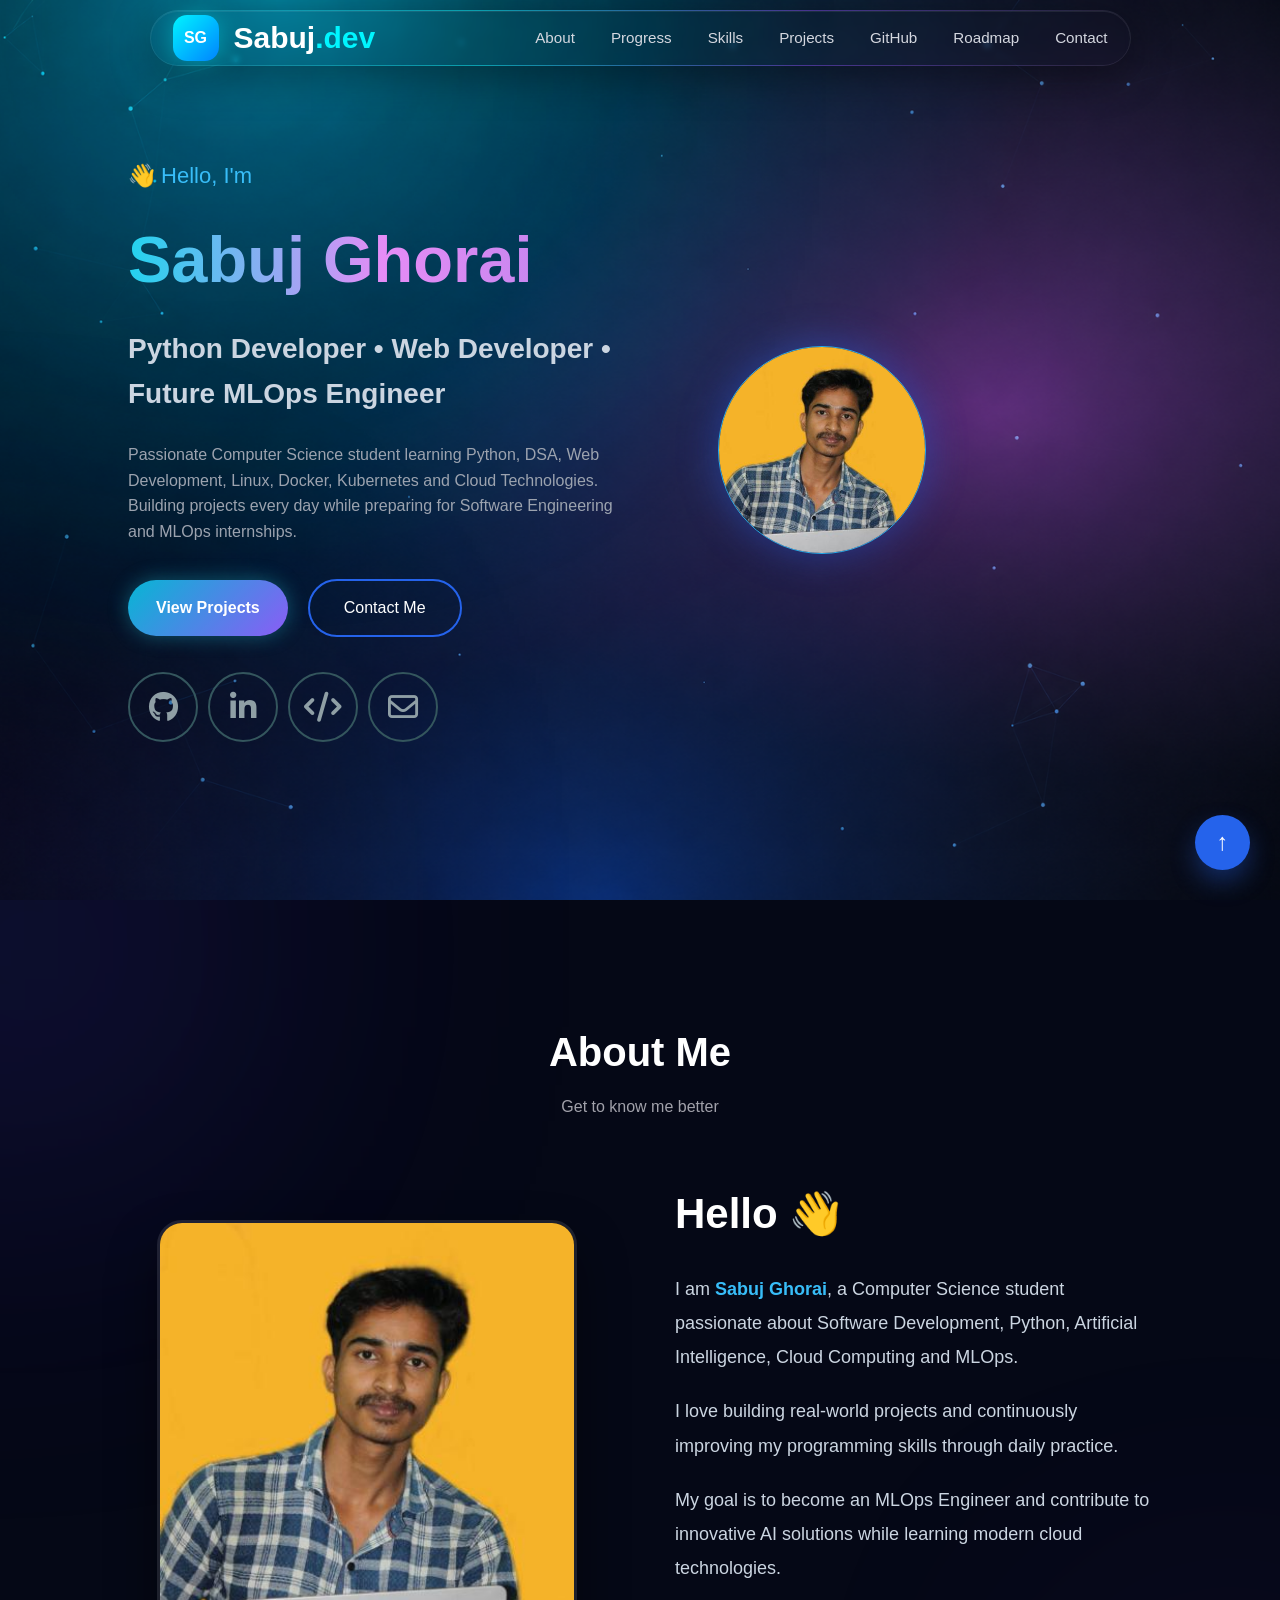
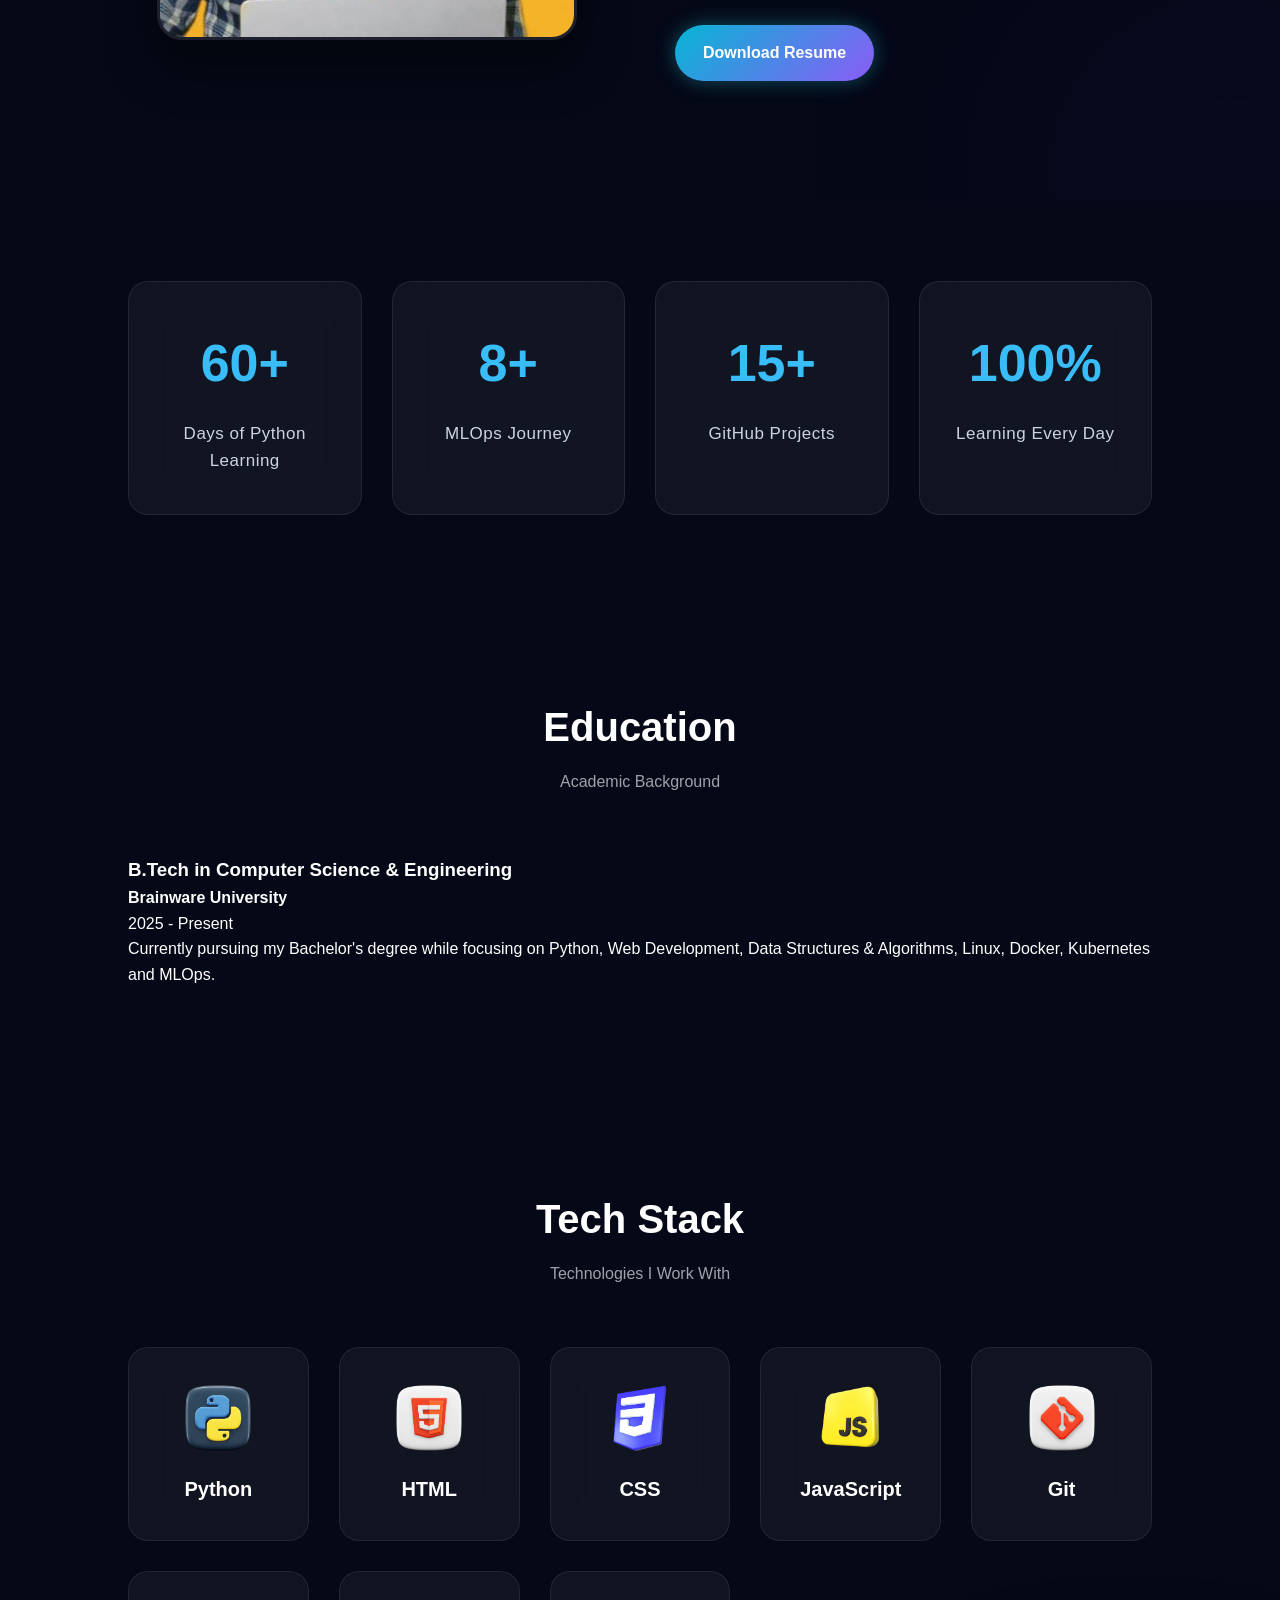
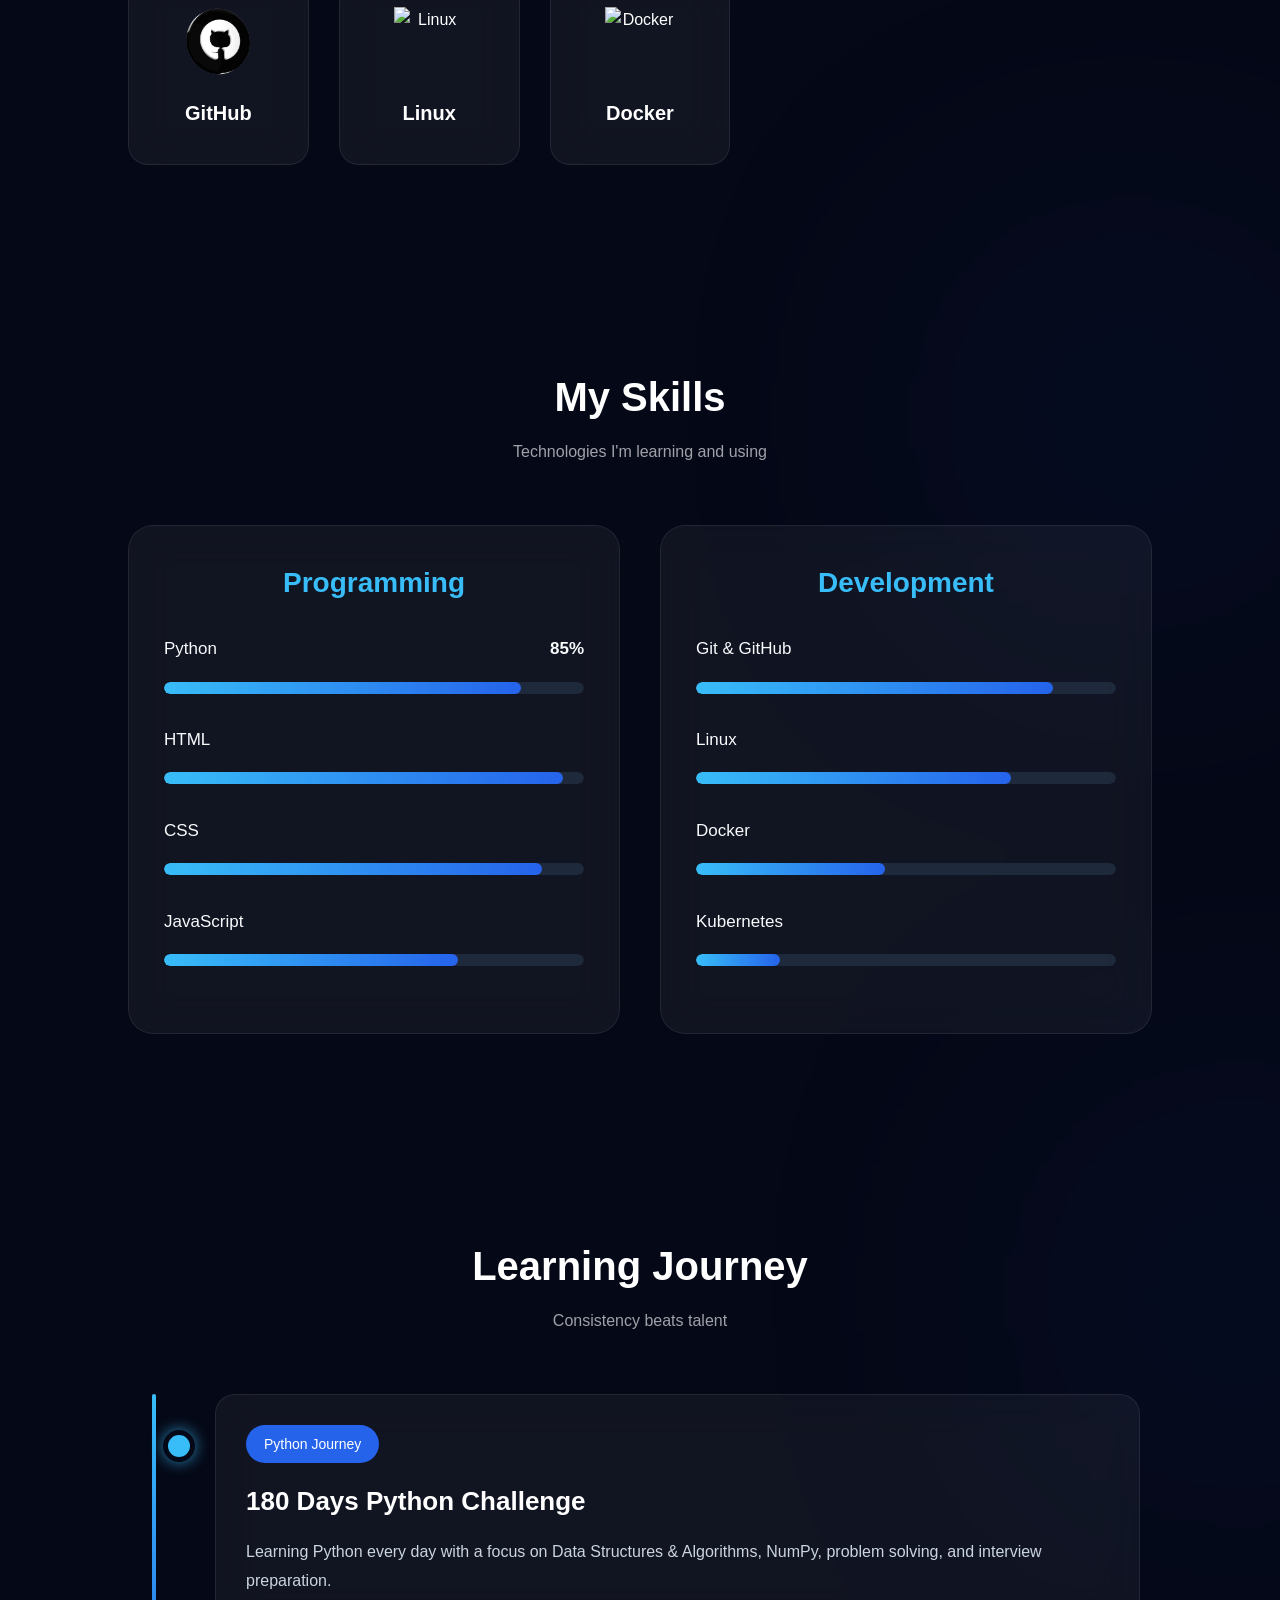
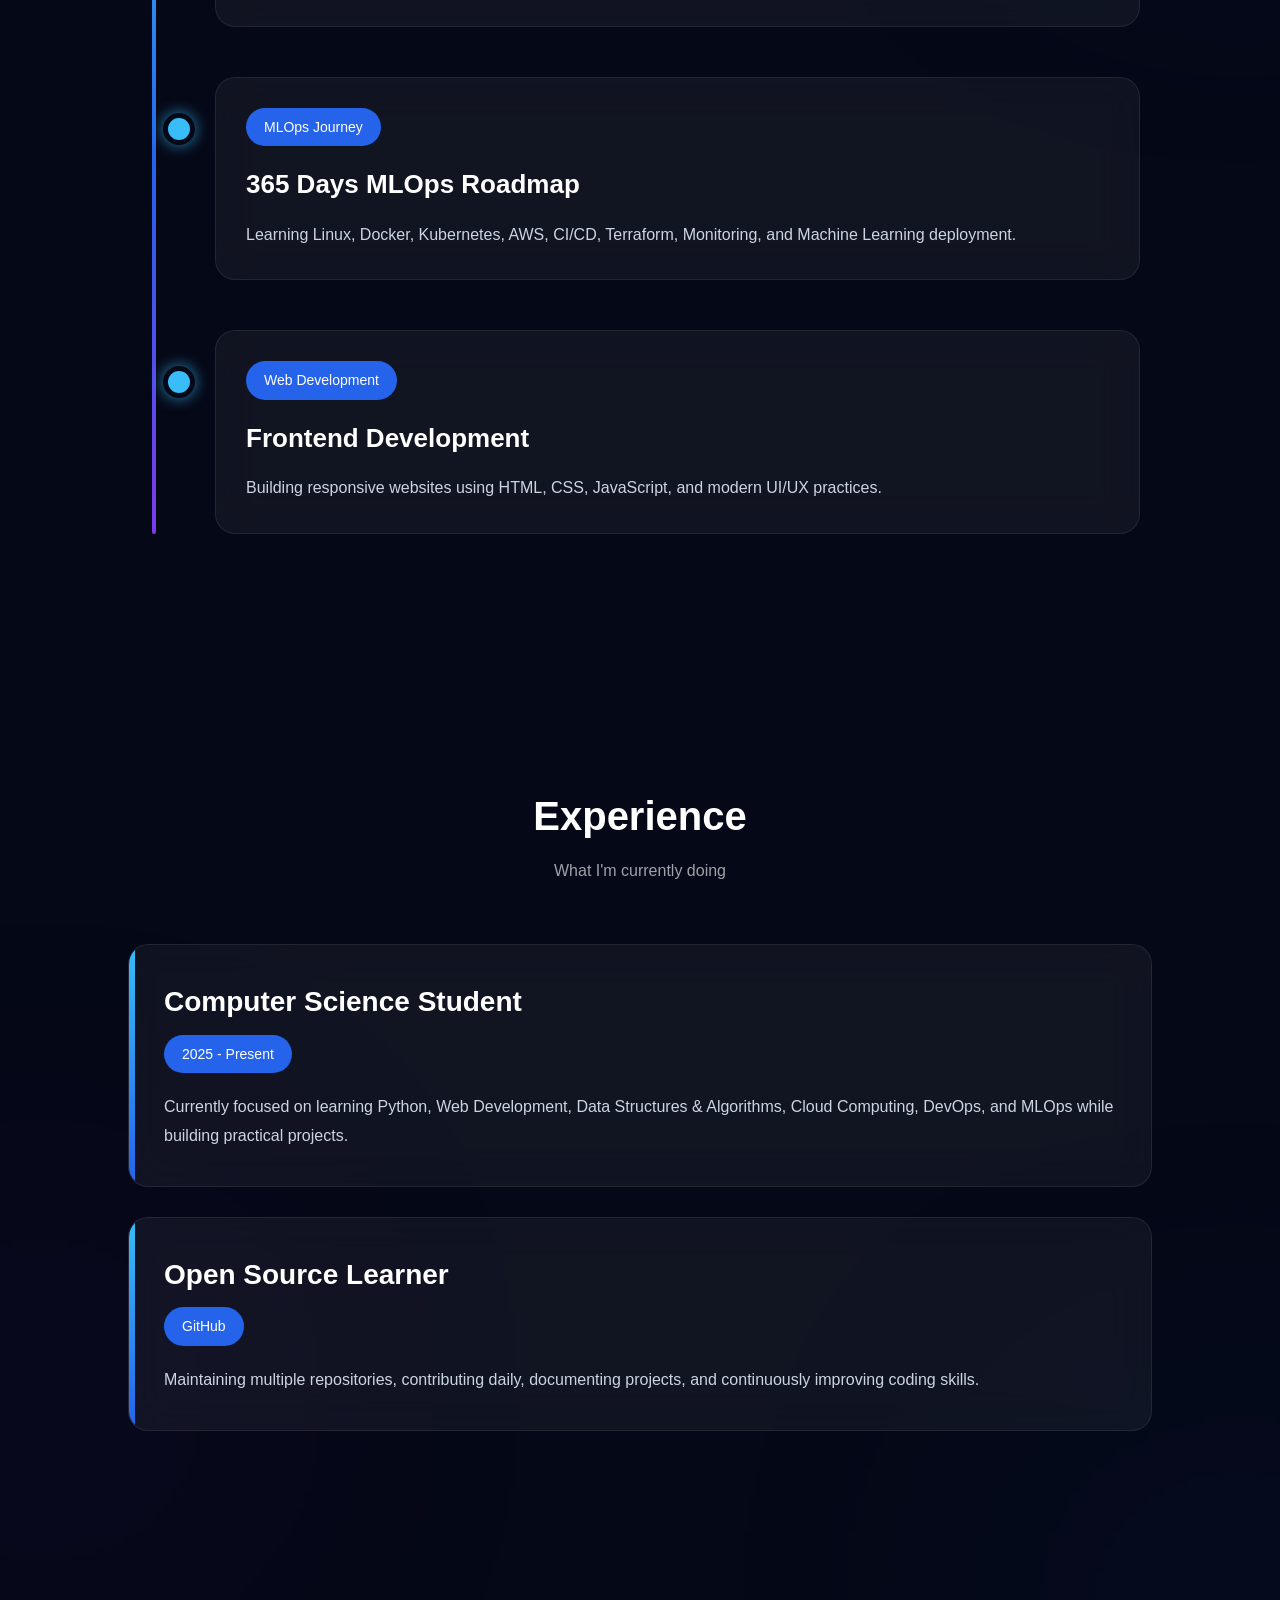
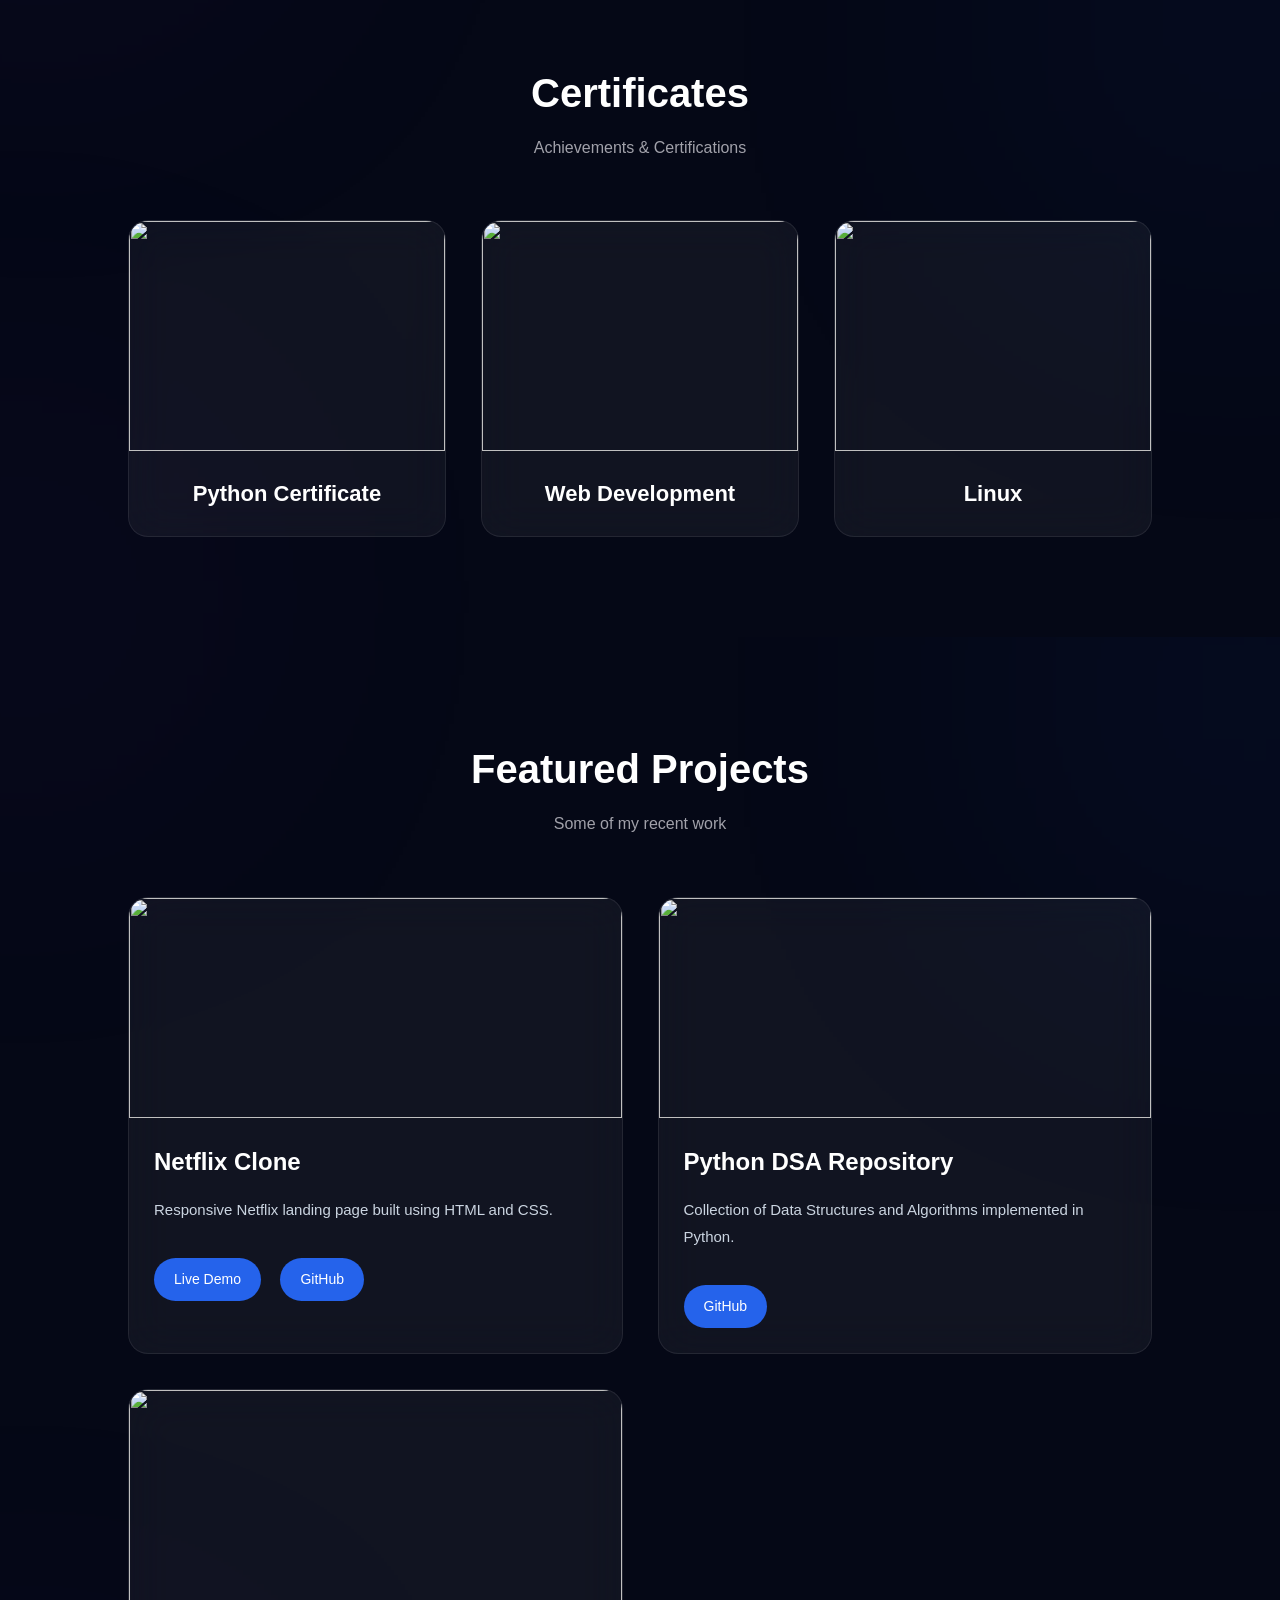
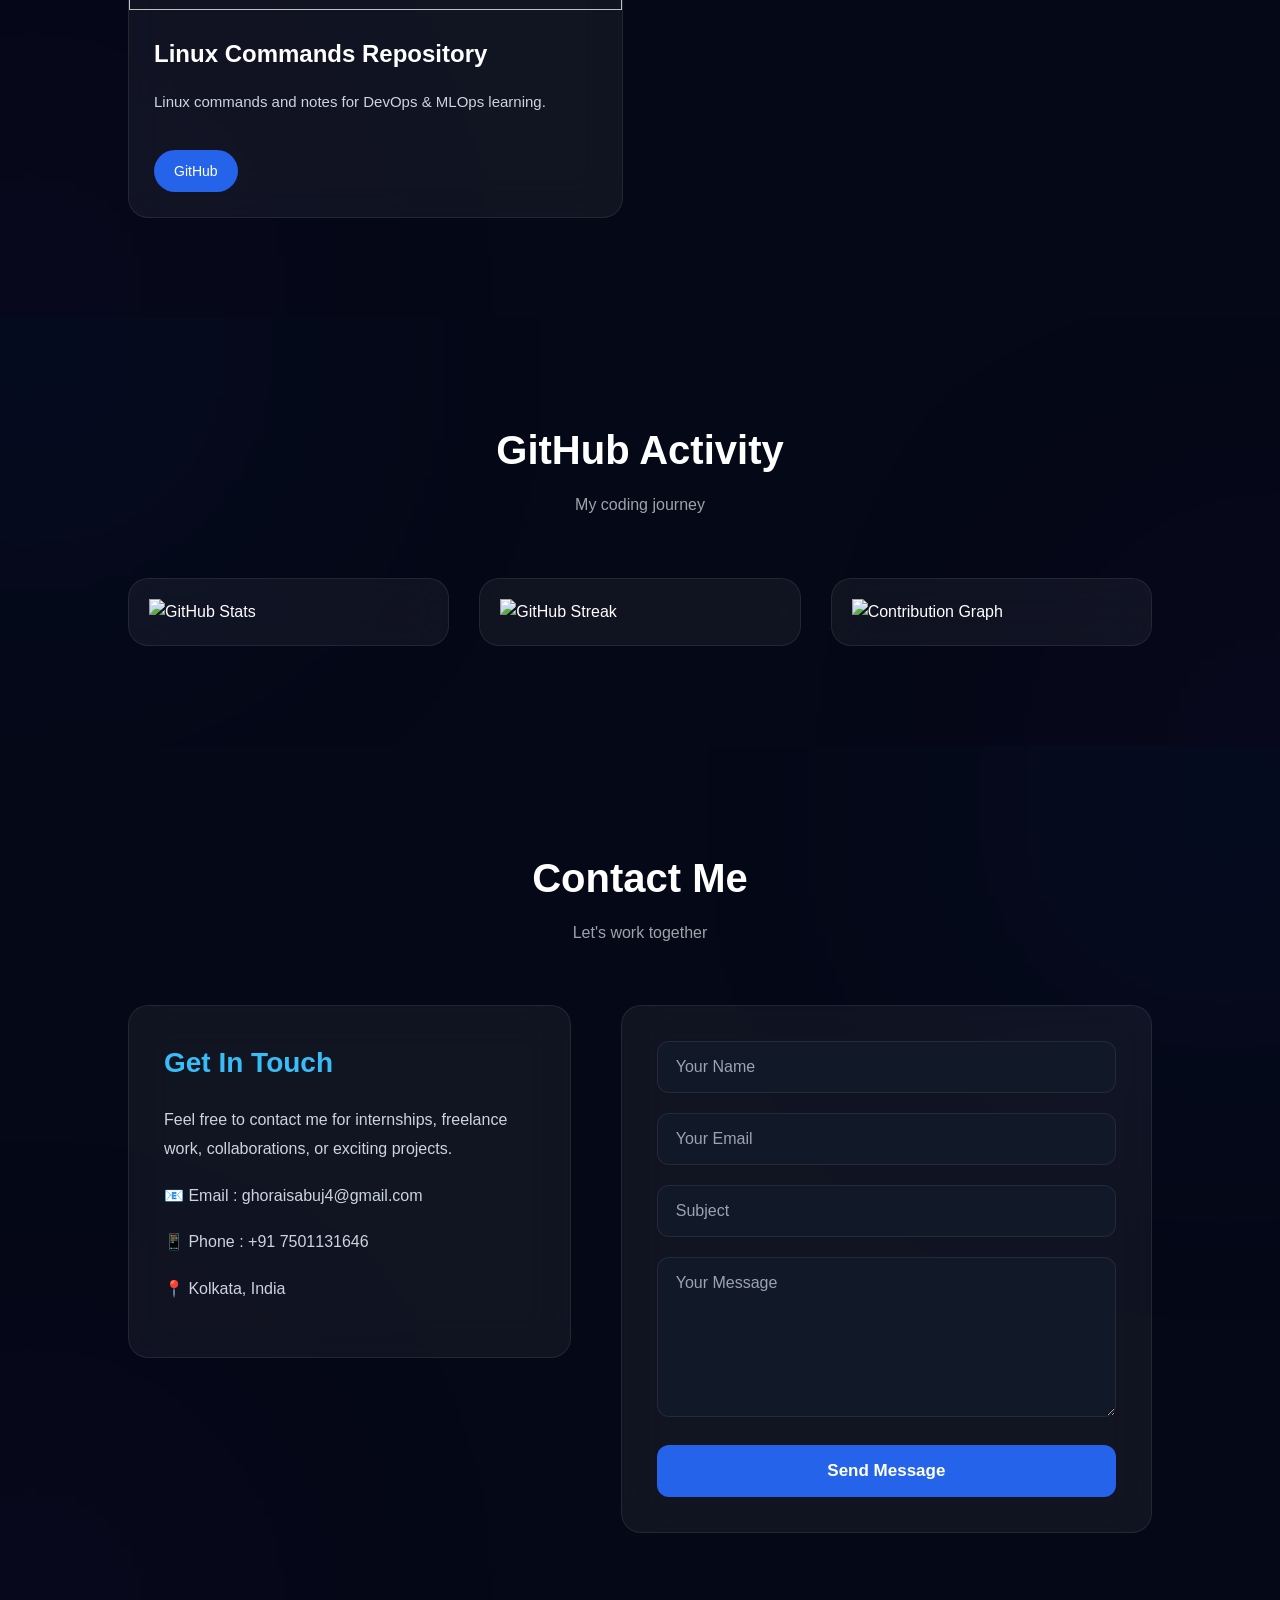
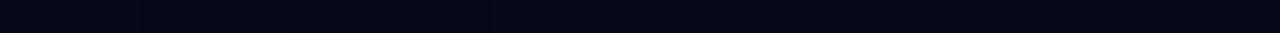
==== commit 8abf5203: "updated the html and css" ====
--- a/index.html
+++ b/index.html
@@ -24,15 +24,16 @@
 
 <!-- NAVBAR -->
 
-<header class="header">
+
+    <header class="header">
     <nav class="navbar">
 
         <a href="#home" class="logo">
-            <div class="logo-circle">SG</div>
-            <span class="logo-text">Sabuj<span>Ghorai</span></span>
+            <div class="logo-box">SG</div>
+            <span>Sabuj<span class="accent">.dev</span></span>
         </a>
 
-        <ul class="nav-links">
+        <ul class="nav-menu">
             <li><a href="#about">About</a></li>
             <li><a href="#progress">Progress</a></li>
             <li><a href="#skills">Skills</a></li>
--- a/style.css
+++ b/style.css
@@ -4,7 +4,7 @@
     margin: 0;
     padding: 0;
     box-sizing: border-box;
-    font-family: 'Poppins', sans-serif;
+    font-family:'Lucida Sans', 'Lucida Sans Regular', 'Lucida Grande', 'Lucida Sans Unicode', Geneva, Verdana, sans-serif;
     scroll-behavior:inherit;
 }
 
@@ -88,216 +88,283 @@
  */
 
 
+
 /*========================
         NAVBAR
 ========================*/
 
+
+
+/* Google Font */
+
+*{
+    margin:0;
+    padding:0;
+    box-sizing:border-box;
+    font-family:"Inter",sans-serif;
+}
+
+
+/*  NAVBAR  */
+
 .header{
-    position: fixed;
-    top: 0;
-    left: 0;
-    width: 100%;
-    z-index: 1000;
-
-    padding: 18px 8%;
-
-    background: rgba(10, 15, 25, 0.55);
-    backdrop-filter: blur(18px);
-    -webkit-backdrop-filter: blur(18px);
-
-    border-bottom: 1px solid rgba(255,255,255,.08);
-
-    transition: .35s ease;
+    position:fixed;
+    top:10px;
+    left:50%;
+    transform:translateX(-50%);
+    width:100%;
+    z-index:100;
+    display:flex;
+    justify-content:center;
+    pointer-events:none;
 }
 
 .navbar{
-    display: flex;
-    align-items: center;
-    justify-content: space-between;
-}
-
-/*========================
-        LOGO
-========================*/
+
+    pointer-events:auto;
+
+    width:min(1250px,92%);
+    width: 981px;
+    height: 56.1px;
+    display:flex;
+    justify-content:space-between;
+    align-items:center;
+    padding:14px 22px;
+    border-radius:999px;
+    background:transparent;
+    backdrop-filter:blur(3px);
+    -webkit-backdrop-filter:blur(22px);
+    border:1px solid rgba(255,255,255,.08);
+    box-shadow:
+        0 10px 40px rgba(0,0,0,.35),
+        inset 0 1px rgba(255,255,255,.08);
+
+    transition:.35s;
+}
+
+/* Glow Border */
+
+.navbar::before{
+
+    content:"";
+
+    position:absolute;
+    inset:-1px;
+
+    border-radius:999px;
+
+    padding:1px;
+
+    background:linear-gradient(
+        90deg,
+        transparent,
+        rgba(0,245,255,.8),
+        rgba(124,58,237,.8),
+        transparent
+    );
+
+    -webkit-mask:
+    linear-gradient(#fff 0 0) content-box,
+    linear-gradient(#fff 0 0);
+
+    -webkit-mask-composite:xor;
+
+    mask-composite:exclude;
+
+    opacity:.55;
+
+    pointer-events:none;
+}
+
+/* ================= LOGO ================= */
 
 .logo{
-    display: flex;
-    align-items: center;
-    gap: 14px;
-
-    text-decoration: none;
-}
-
-.logo-circle{
-    width: 52px;
-    height: 52px;
-
-    display: flex;
-    align-items: center;
-    justify-content: center;
-
-    border-radius: 50%;
-
-    font-size: 1.1rem;
-    font-weight: 700;
-    letter-spacing: 1px;
-
-    color: #fff;
-
-    background: linear-gradient(135deg,#00F5FF,#0084FF);
+
+    display:flex;
+    align-items:center;
+    gap:14px;
+
+    color:#fff;
+    text-decoration:none;
+    font-size:1rem;
+    font-weight:700;
+}
+
+.logo-box{
+
+    width:46px;
+    height:46px;
+
+    border-radius:14px;
+
+    display:flex;
+    align-items:center;
+    justify-content:center;
+
+    font-weight:700;
+
+    background:linear-gradient(135deg,#00F5FF,#0084FF);
+
+    color:#fff;
+
+    box-shadow:0 0 25px rgba(0,245,255,.4);
+
+    transition:.4s;
+}
+
+.logo:hover .logo-box{
+
+    transform:rotate(-10deg) scale(1.08);
+
+}
+
+.accent{
+
+    color:#00F5FF;
+
+}
+
+/* ================= LINKS ================= */
+
+.nav-menu{
+
+    display:flex;
+    align-items:center;
+    gap:-9px;
+    margin: -18px;
+    list-style:none;
+
+}
+
+.nav-menu a{
+
+    color:#d4d7df;
+
+    text-decoration:none;
+
+    font-size:.95rem;
+
+    font-weight:500;
+
+    padding:10px 18px;
+
+    border-radius:999px;
+
+    transition:.3s ease;
+
+}
+
+.nav-menu a:hover{
+
+    color:#fff;
+
+    background:rgba(0,245,255,.12);
 
     box-shadow:
-        0 0 18px rgba(0,245,255,.4),
-        0 0 40px rgba(0,132,255,.25);
-
-    transition: .35s;
-}
-
-.logo:hover .logo-circle{
-    transform: rotate(360deg) scale(1.08);
-}
-
-.logo-text{
-    font-family: 'Gill Sans', 'Gill Sans MT', Calibri, 'Trebuchet MS', sans-serif;
-    font-size: 0.5rem;
-    font-weight: 700;
-    color: #fff;
-}
-
-.logo-text span{
-    color: #00F5FF;
-}
-
-/*========================
-      NAV LINKS
-========================*/
-
-.nav-links{
-    display: flex;
-    align-items: center;
-    gap: 38px;
-
-    list-style: none;
-}
-
-.nav-links a{
-    position: relative;
-
-    text-decoration: none;
-    color: #d9d9d9;
-
-    font-size: .98rem;
-    font-weight: 500;
-
-    transition: .3s;
-}
-
-.nav-links a:hover{
-    color:#00F5FF;
-}
-
-.nav-links a::after{
-
-    content:'';
-
-    position:absolute;
-
-    left:0;
-    bottom:-7px;
-
-    width:0;
-    height:2px;
-
-    border-radius:5px;
-
-    background:#00F5FF;
-
-    transition:.35s;
-}
-
-.nav-links a:hover::after{
-    width:100%;
-}
-
-/*========================
-    HAMBURGER MENU
-========================*/
+        inset 0 0 0 1px rgba(0,245,255,.18),
+        0 0 18px rgba(0,245,255,.15);
+
+}
+
+/* Active Link */
+
+.nav-menu a.active{
+
+    color:#fff;
+
+    background:linear-gradient(
+        135deg,
+        rgba(0,245,255,.22),
+        rgba(124,58,237,.20)
+    );
+
+    border:1px solid rgba(0,245,255,.3);
+
+}
+
+/* ================= MENU ================= */
 
 .menu-btn{
 
     display:none;
 
-    font-size:1.7rem;
-    color:#fff;
+    color:white;
+
+    font-size:1.4rem;
 
     cursor:pointer;
 
-    transition:.3s;
-}
-
-.menu-btn:hover{
-    color:#00F5FF;
-}
-
-/*========================
-      RESPONSIVE
-========================*/
-
-@media (max-width:991px){
-
-    .header{
-        padding:16px 6%;
-    }
-
-    .nav-links{
-
-        position:absolute;
-
-        top:100%;
-        left:0;
-
-        width:100%;
-
-        flex-direction:column;
-
-        gap:25px;
-
-        padding:30px 0;
-
-        background:rgba(10,15,25,.96);
-
-        backdrop-filter:blur(20px);
-
-        border-top:1px solid rgba(255,255,255,.08);
-
-        display:none;
-    }
-
-    .nav-links.active{
-        display:flex;
-    }
-
-    .menu-btn{
-        display:block;
-    }
-}
-
-@media (max-width:600px){
-
-    .logo-circle{
-        width:46px;
-        height:46px;
-        font-size:1rem;
-    }
-
-    .logo-text{
-        font-size:1.2rem;
-    }
-
-    .header{
-        padding:14px 5%;
-    }
-}
+}
+
+/* ================= RESPONSIVE ================= */
+
+@media(max-width:1100px){
+
+.nav-menu{
+
+position:absolute;
+
+top:90px;
+
+left:0;
+
+width:100%;
+
+padding:25px;
+
+display:none;
+
+flex-direction:column;
+
+border-radius:25px;
+
+background:rgba(15,18,30,.95);
+
+backdrop-filter:blur(20px);
+
+}
+
+.nav-menu.active{
+
+display:flex;
+
+}
+
+.menu-btn{
+
+display:block;
+
+}
+
+}
+
+@media(max-width:700px){
+
+.logo span{
+
+display:none;
+
+}
+
+.navbar{
+
+padding:12px 16px;
+
+}
+
+}
+
+
+
+
+
+
+
+
+
+
+
+
 
 .logo {
 
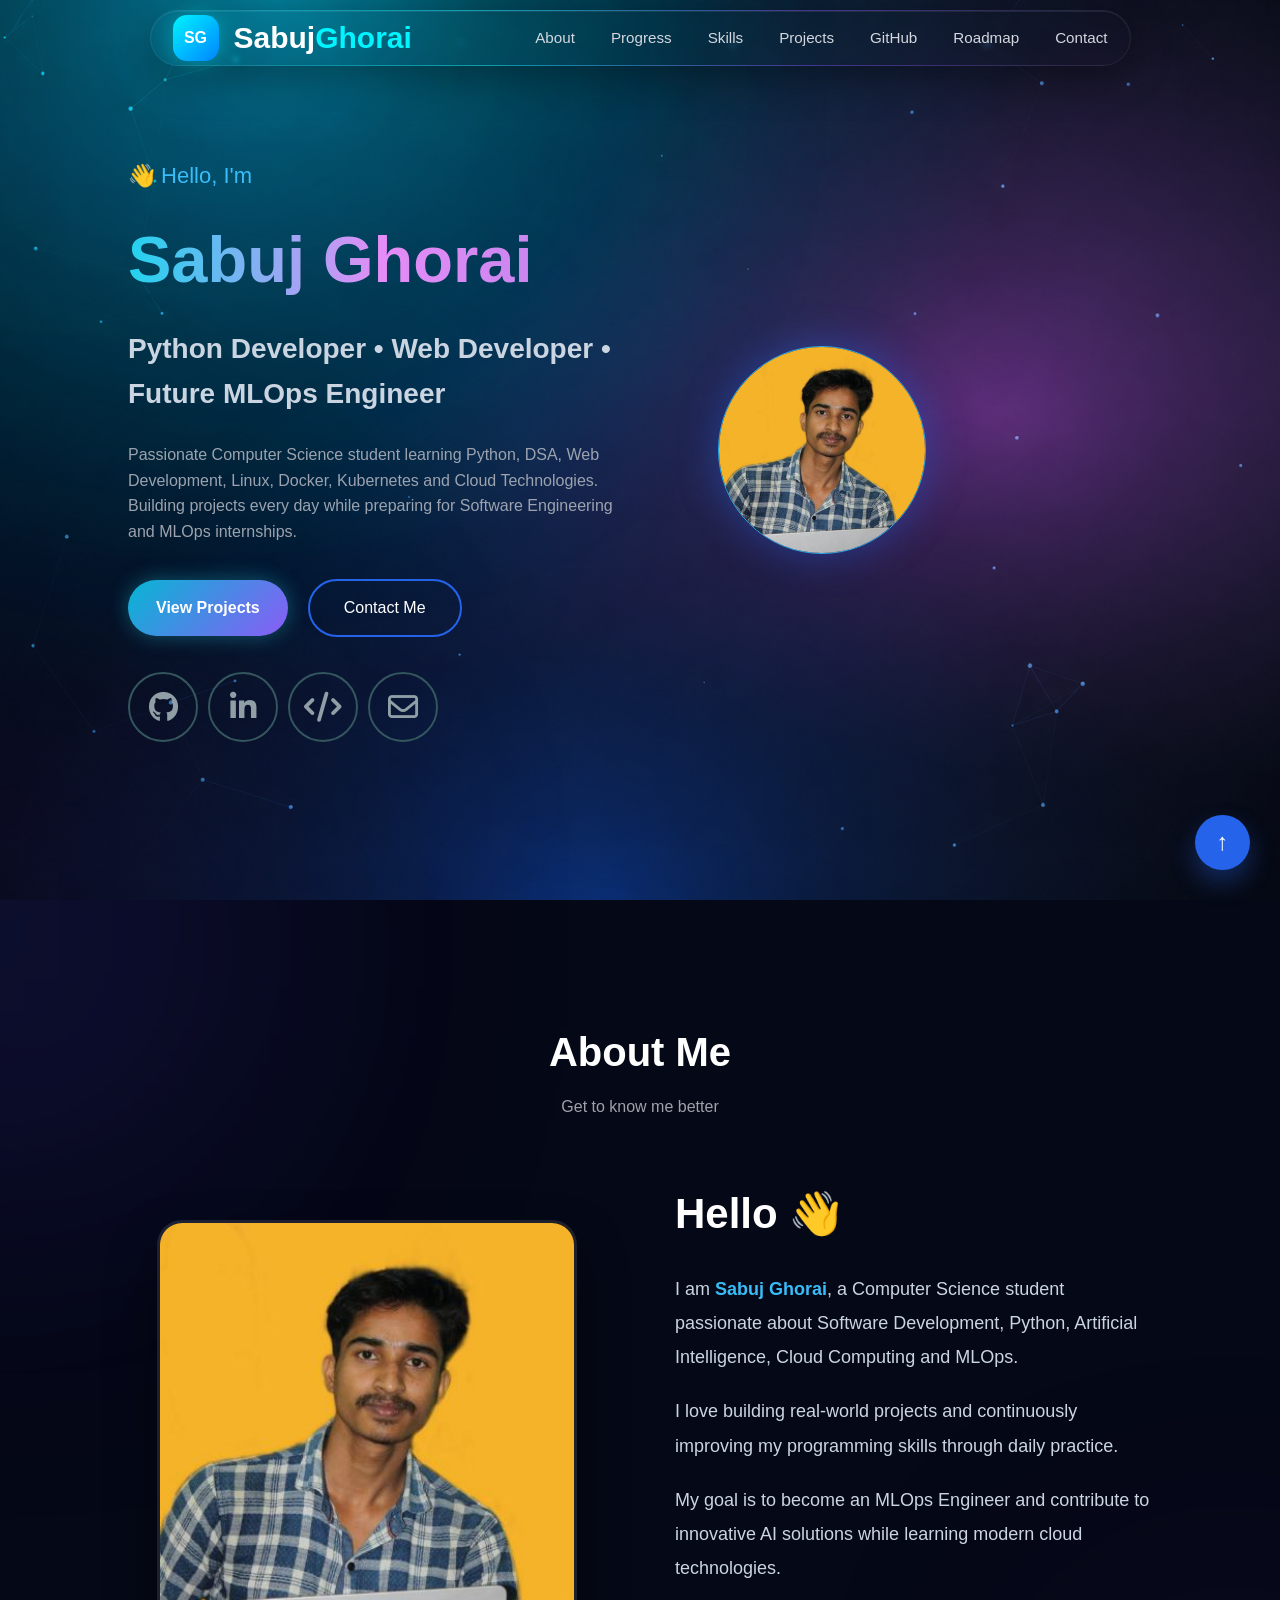
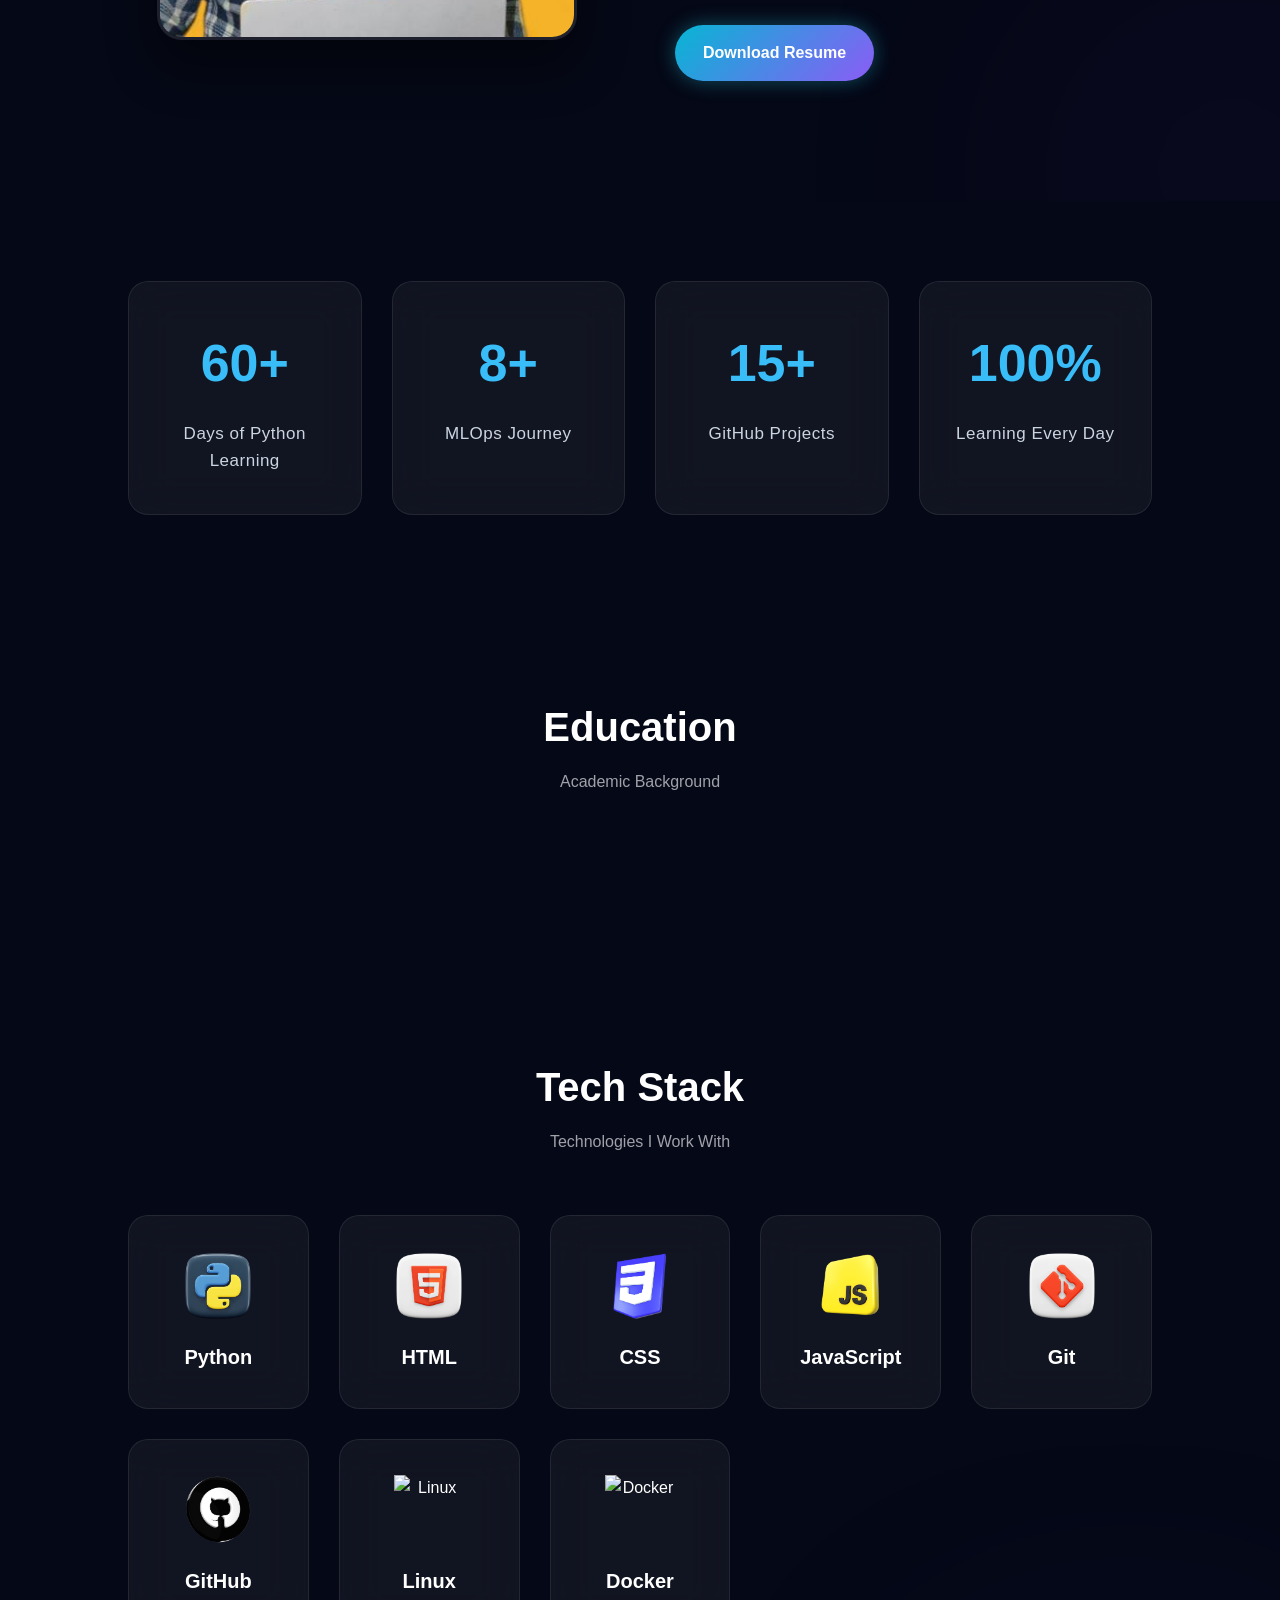
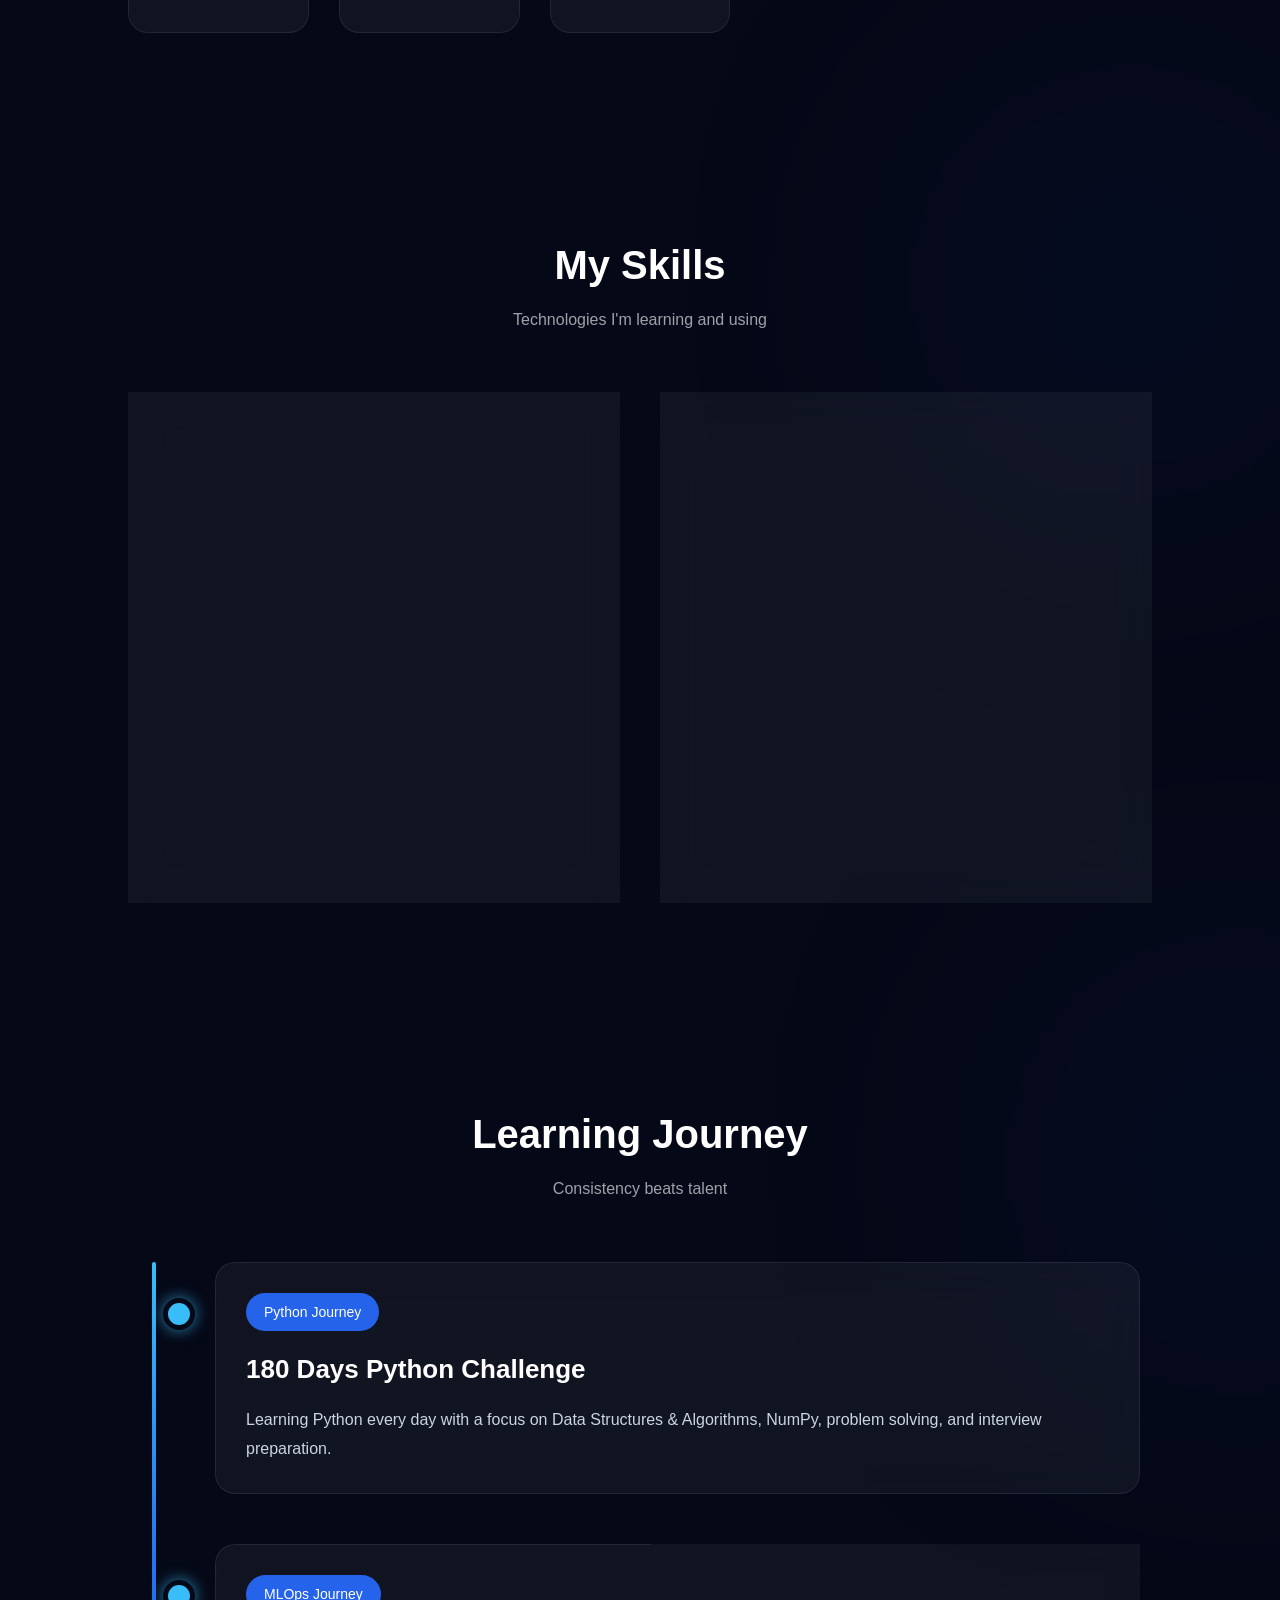
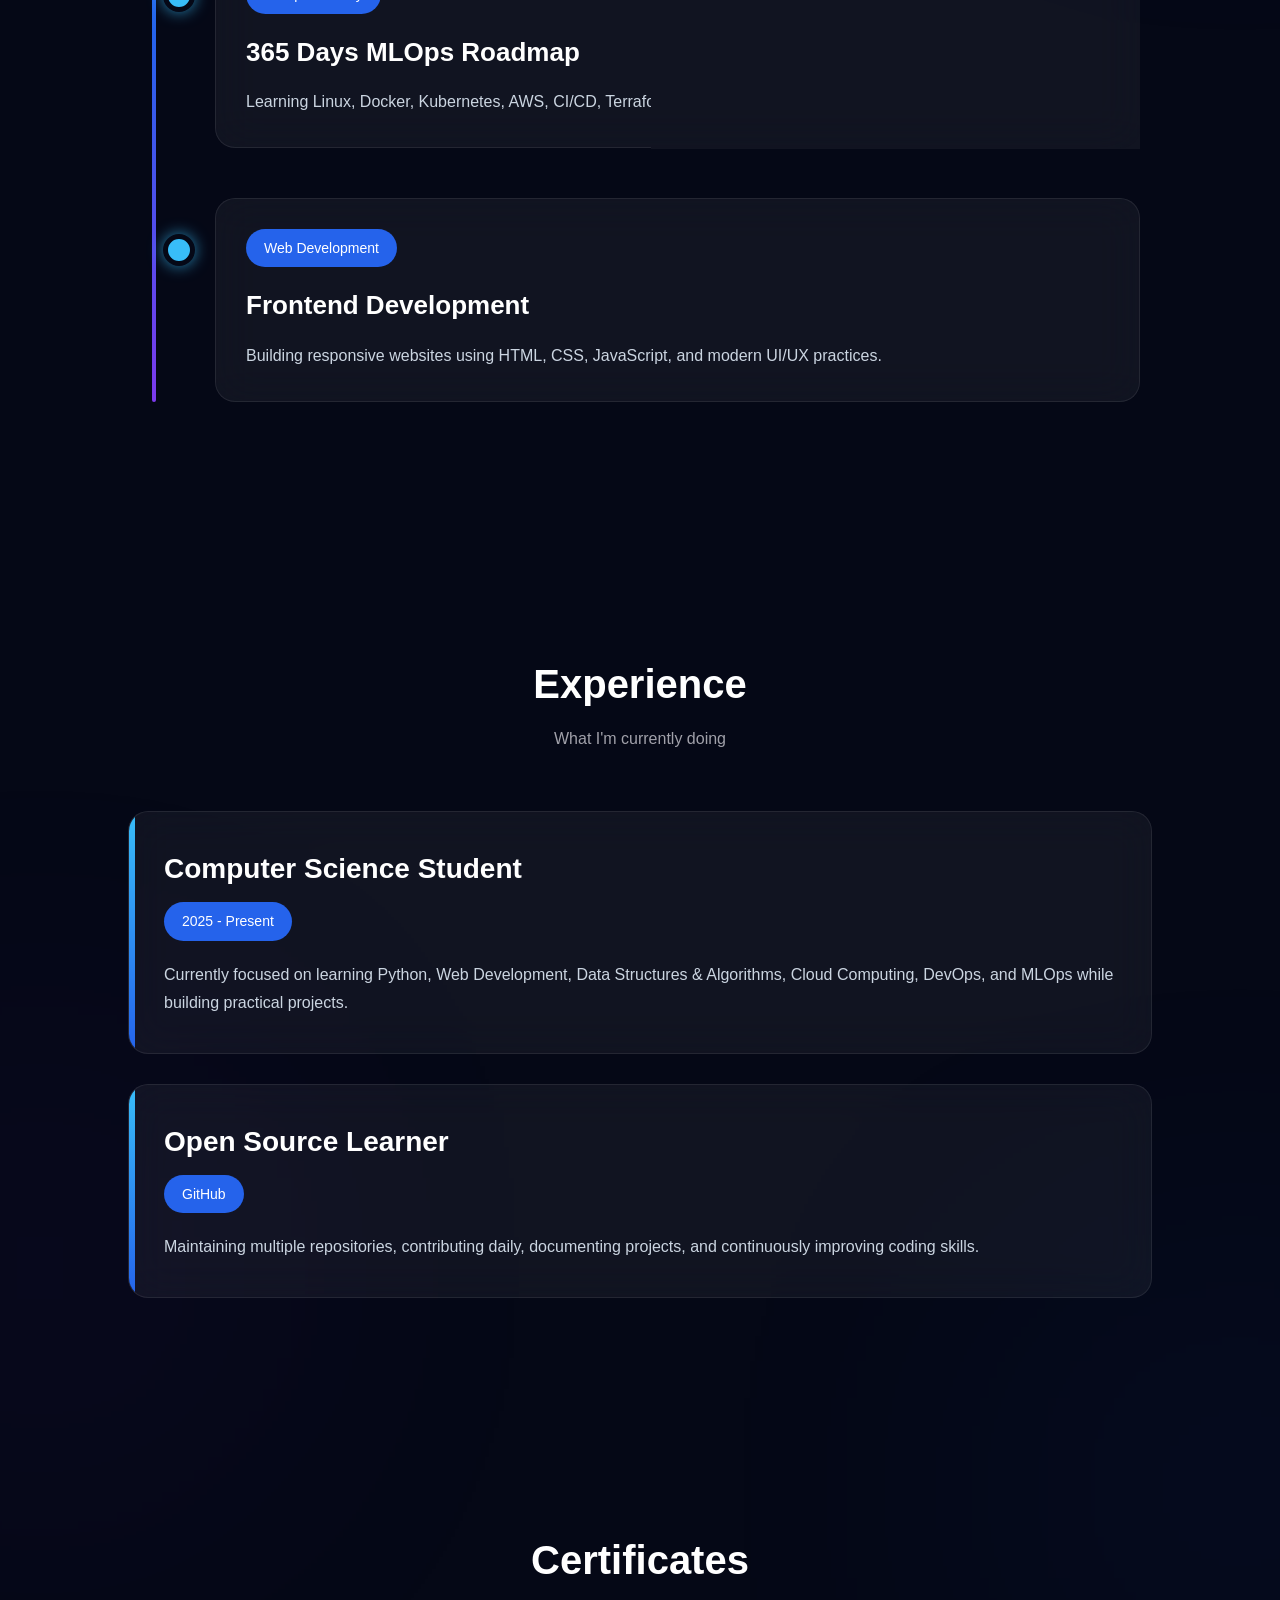
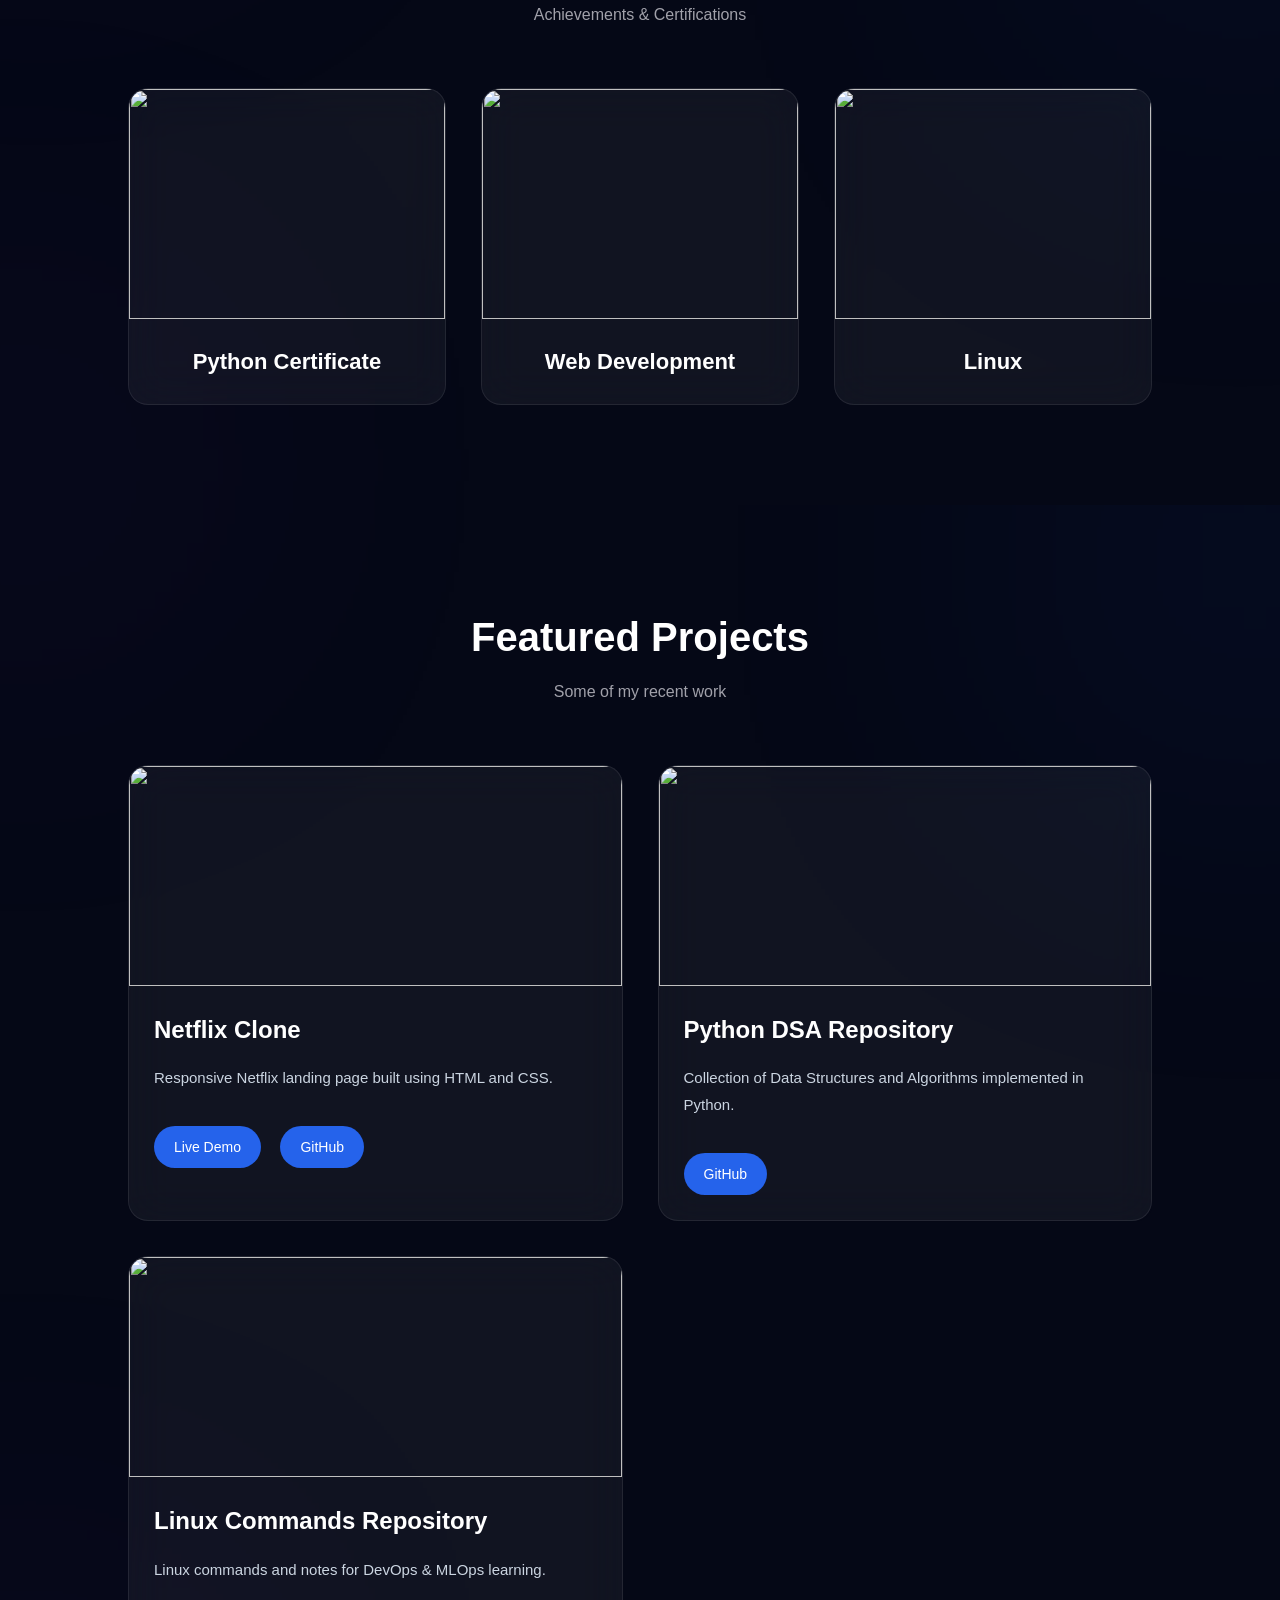
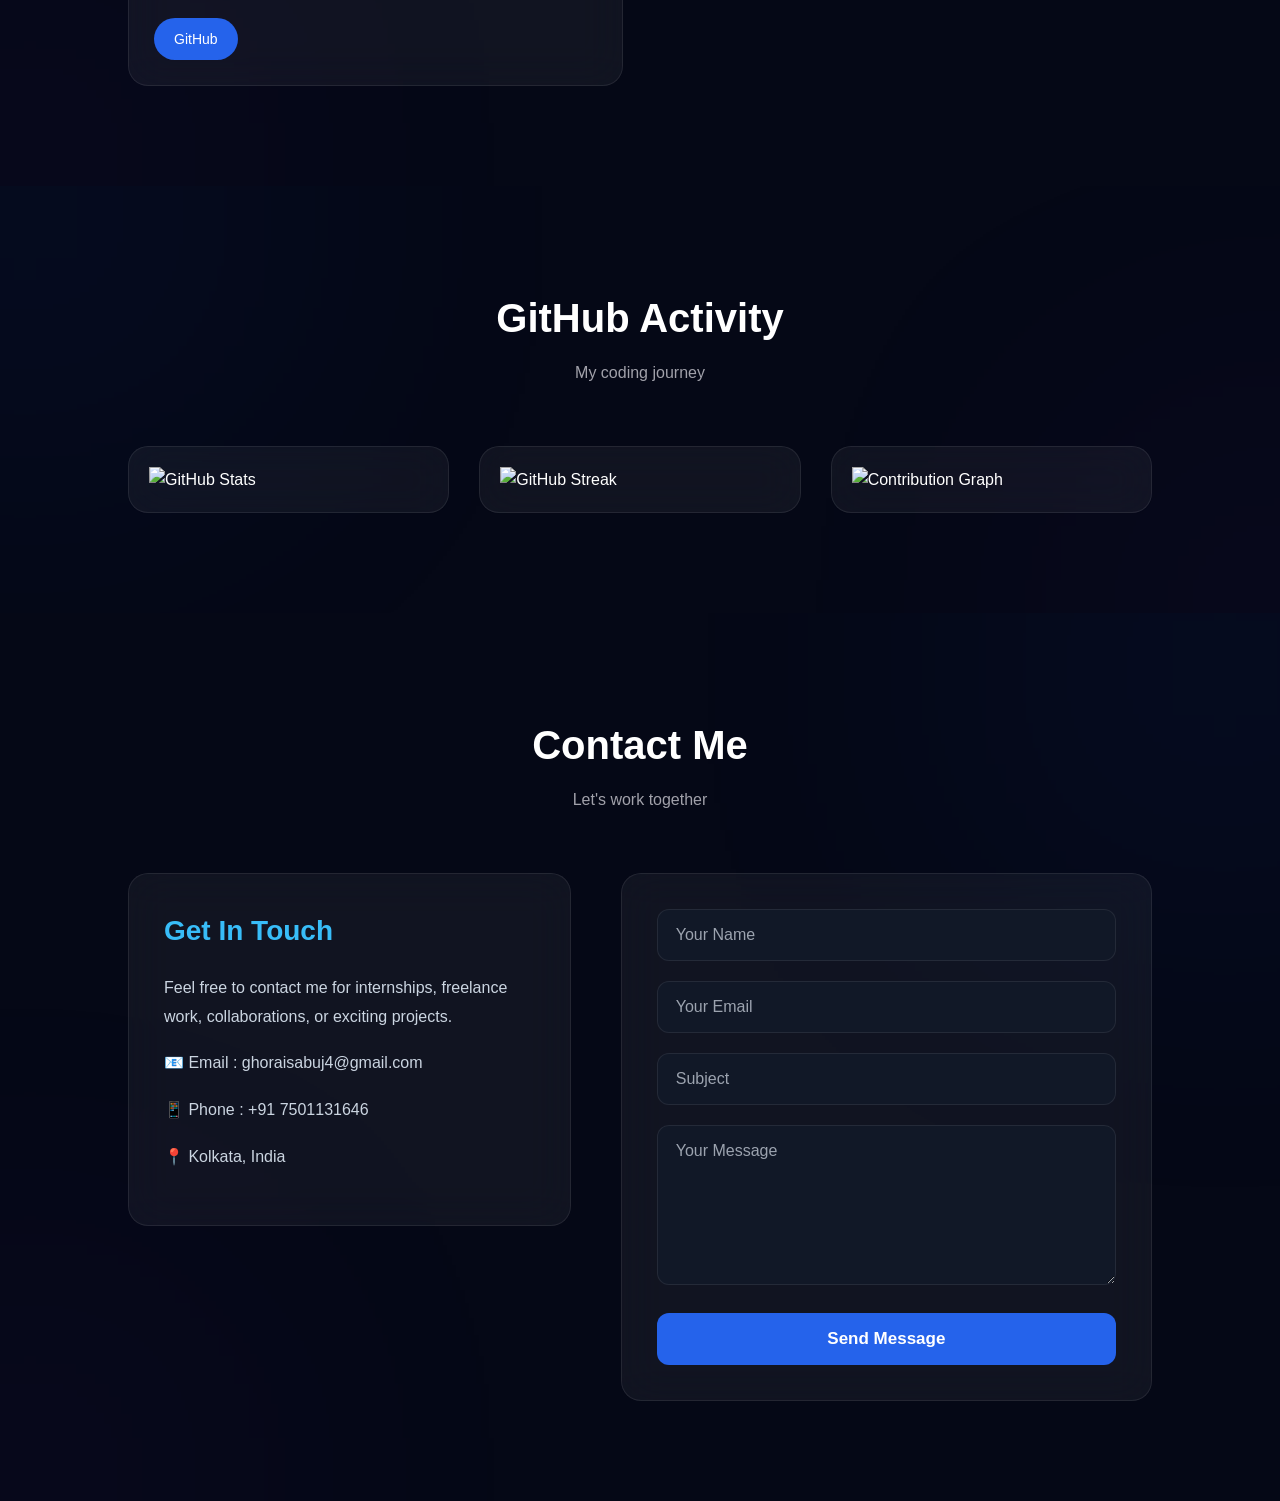
==== commit fcf051dc: "updated the html and css file" ====
--- a/index.html
+++ b/index.html
@@ -24,13 +24,12 @@
 
 <!-- NAVBAR -->
 
-
     <header class="header">
     <nav class="navbar">
 
         <a href="#home" class="logo">
             <div class="logo-box">SG</div>
-            <span>Sabuj<span class="accent">.dev</span></span>
+            <span>Sabuj<span class="accent">Ghorai</span></span>
         </a>
 
         <ul class="nav-menu">
@@ -229,25 +228,6 @@
 
         </div>
 
-        <div class="education-card">
-
-            <h3>B.Tech in Computer Science & Engineering</h3>
-
-            <h4>Brainware University</h4>
-
-            <span>2025 - Present</span>
-
-            <p>
-
-                Currently pursuing my Bachelor's degree while
-                focusing on Python, Web Development,
-                Data Structures & Algorithms,
-                Linux, Docker, Kubernetes and MLOps.
-
-            </p>
-
-        </div>
-
     </section>
 
  <!-- TECH STACK  -->
--- a/style.css
+++ b/style.css
@@ -86,12 +86,6 @@
     color: #a1a1aa;
 }
  */
-
-
-
-/*========================
-        NAVBAR
-========================*/
 
 
 
@@ -147,14 +141,10 @@
 .navbar::before{
 
     content:"";
-
     position:absolute;
     inset:-1px;
-
     border-radius:999px;
-
     padding:1px;
-
     background:linear-gradient(
         90deg,
         transparent,
@@ -166,13 +156,13 @@
     -webkit-mask:
     linear-gradient(#fff 0 0) content-box,
     linear-gradient(#fff 0 0);
+    mask:
+    linear-gradient(#fff 0 0) content-box,
+    linear-gradient(#fff 0 0);
 
     -webkit-mask-composite:xor;
-
     mask-composite:exclude;
-
     opacity:.55;
-
     pointer-events:none;
 }
 
@@ -194,21 +184,14 @@
 
     width:46px;
     height:46px;
-
     border-radius:14px;
-
     display:flex;
     align-items:center;
     justify-content:center;
-
     font-weight:700;
-
     background:linear-gradient(135deg,#00F5FF,#0084FF);
-
     color:#fff;
-
     box-shadow:0 0 25px rgba(0,245,255,.4);
-
     transition:.4s;
 }
 
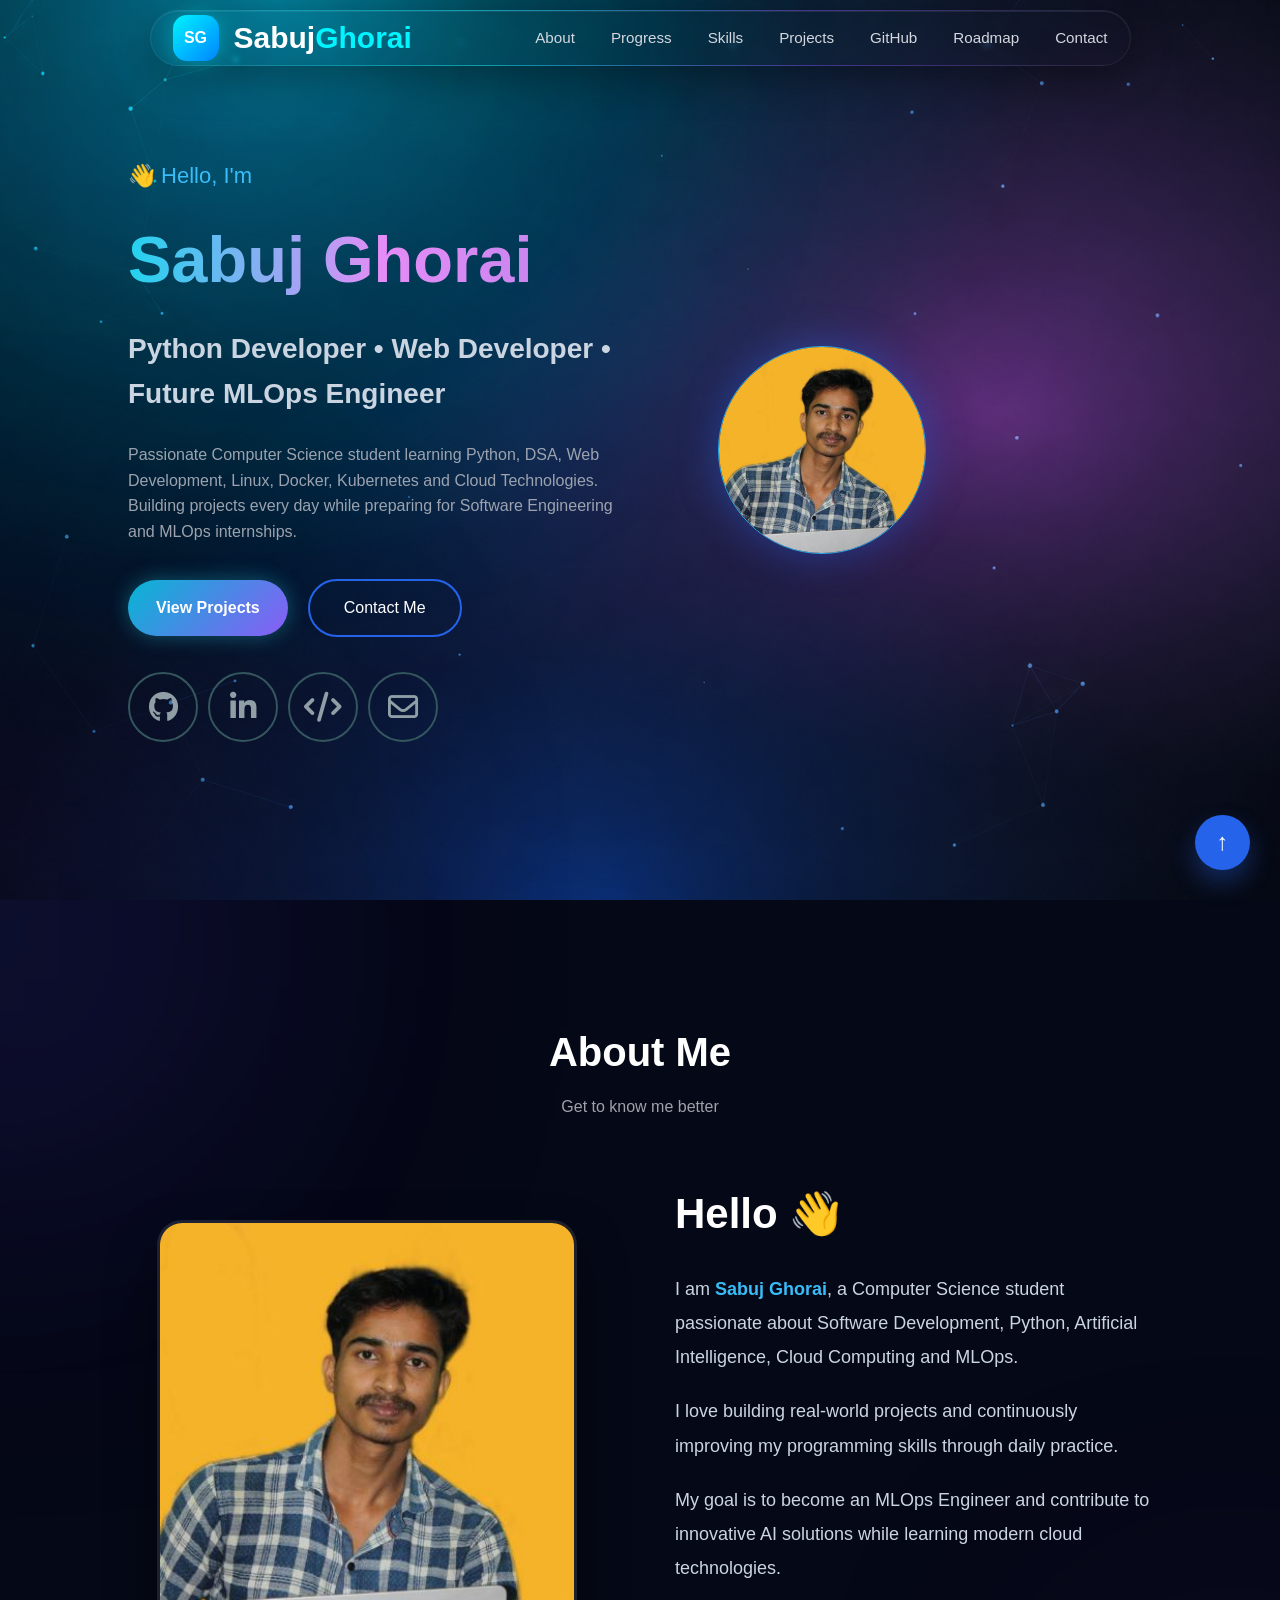
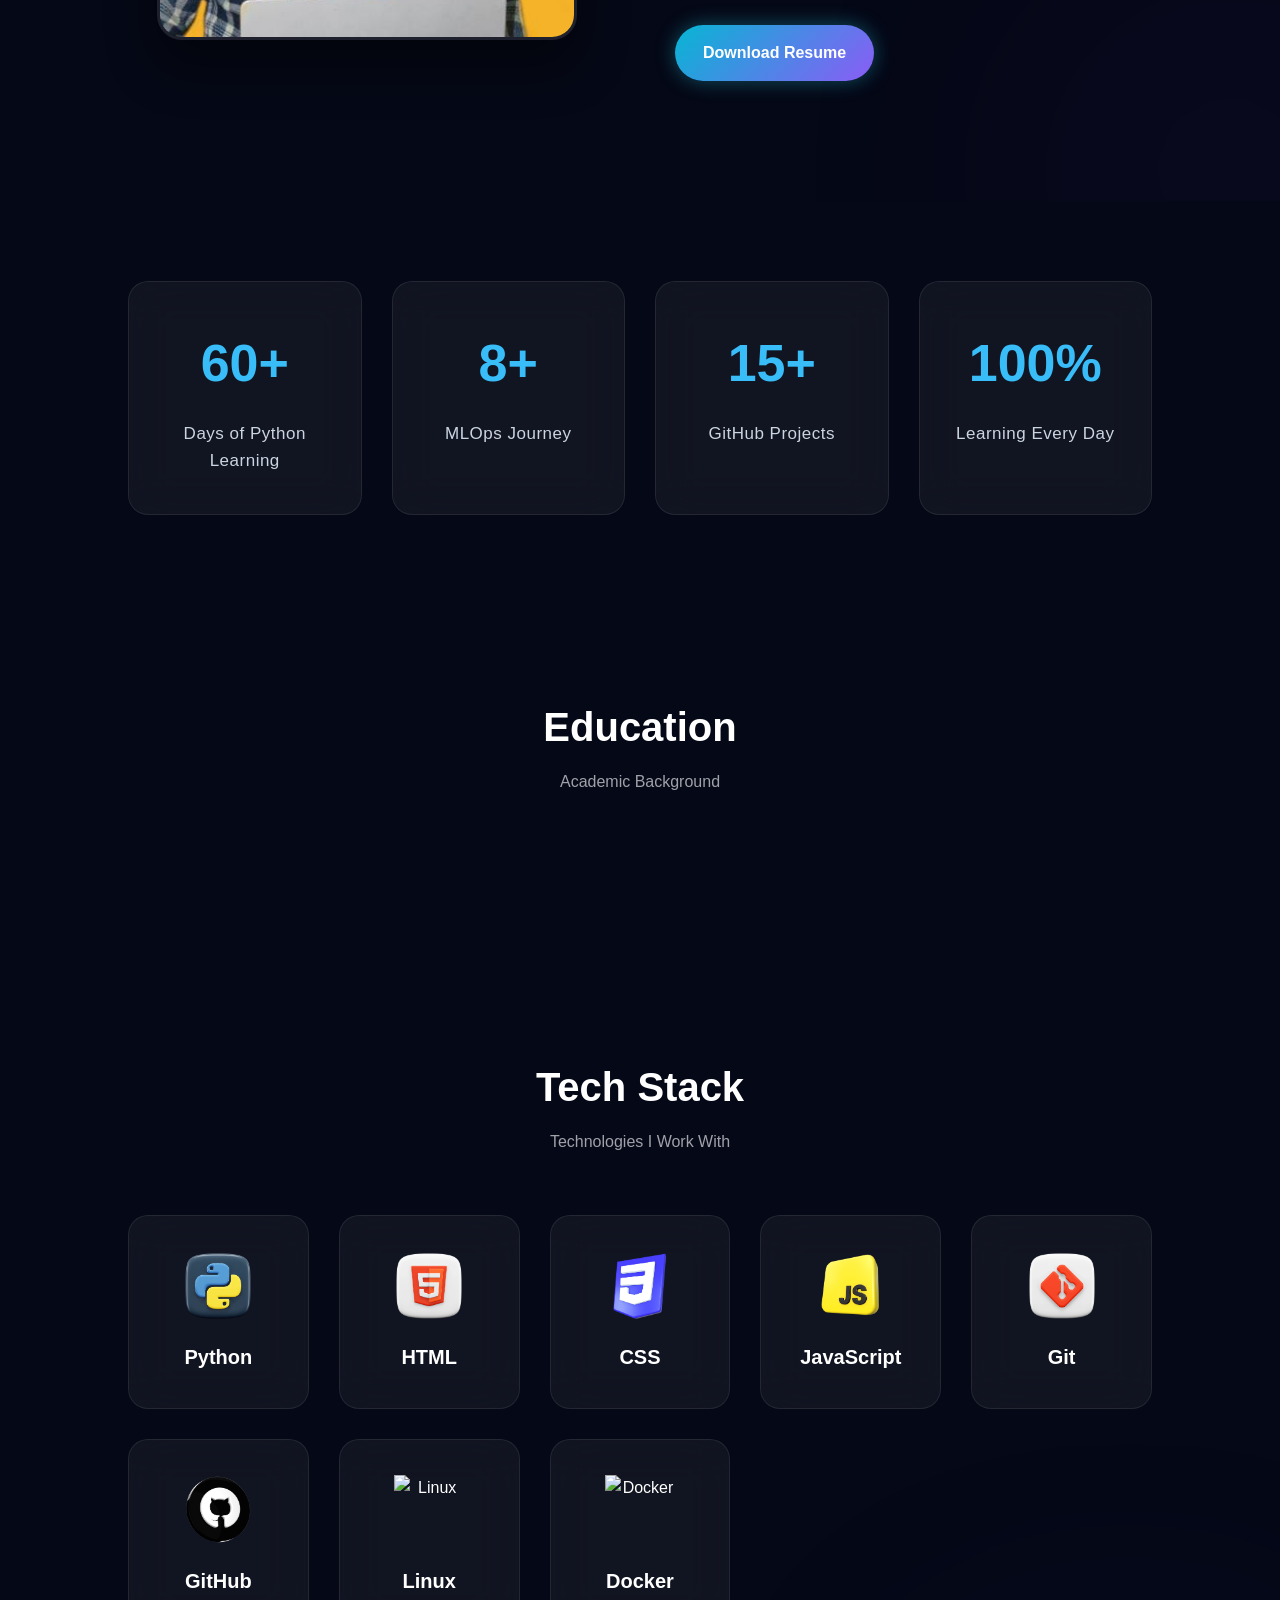
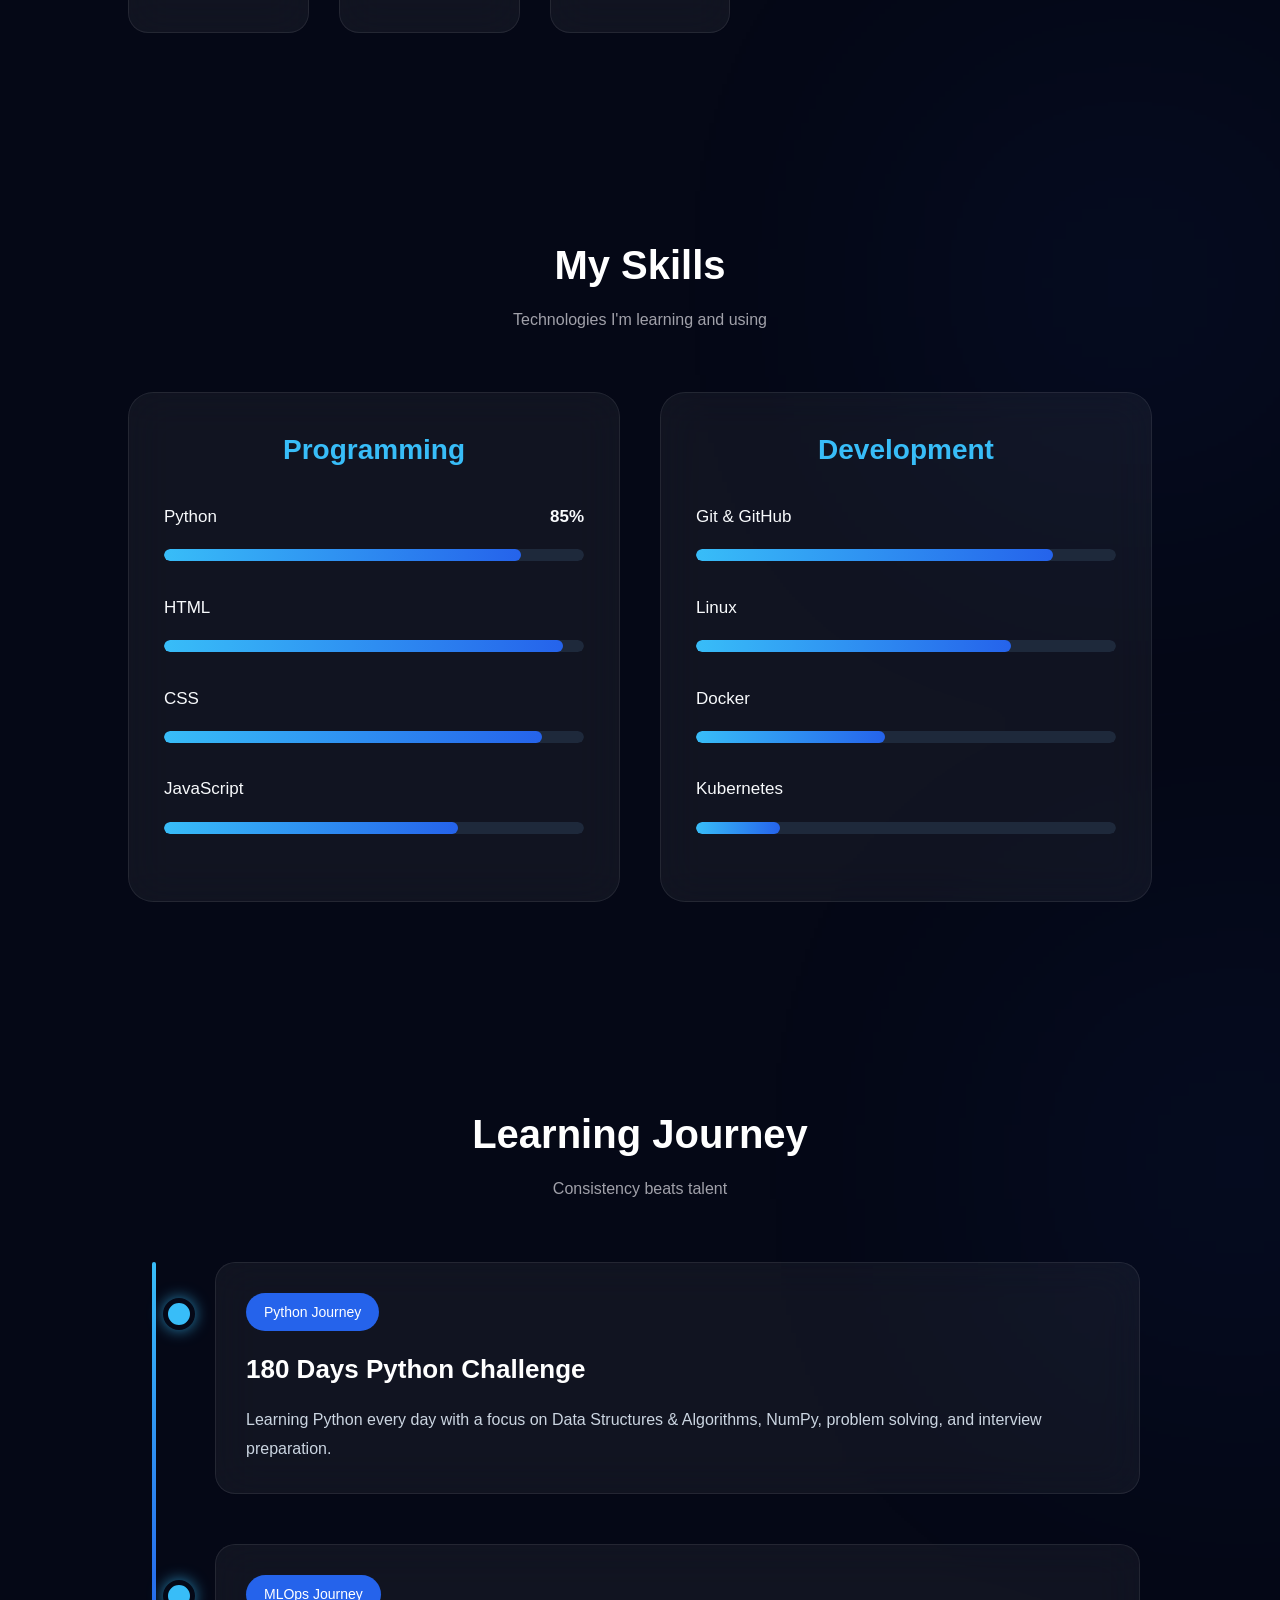
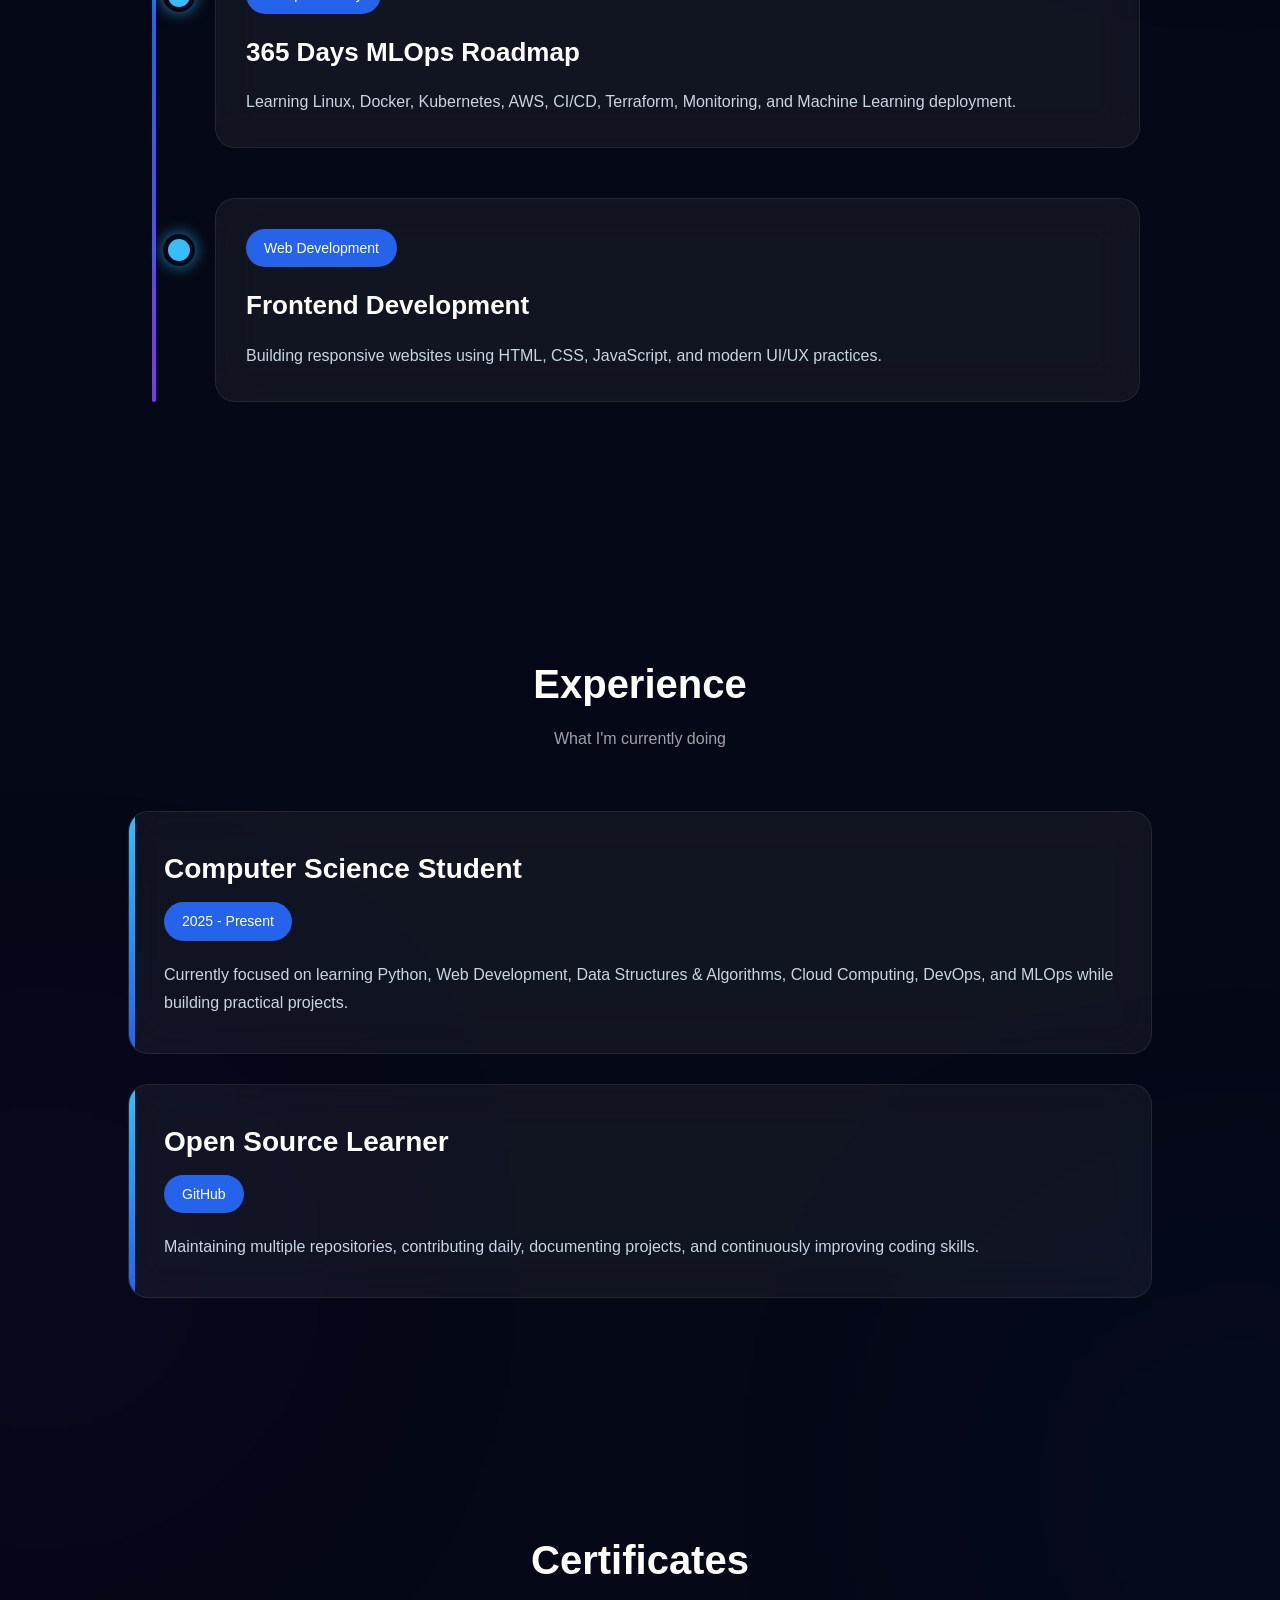
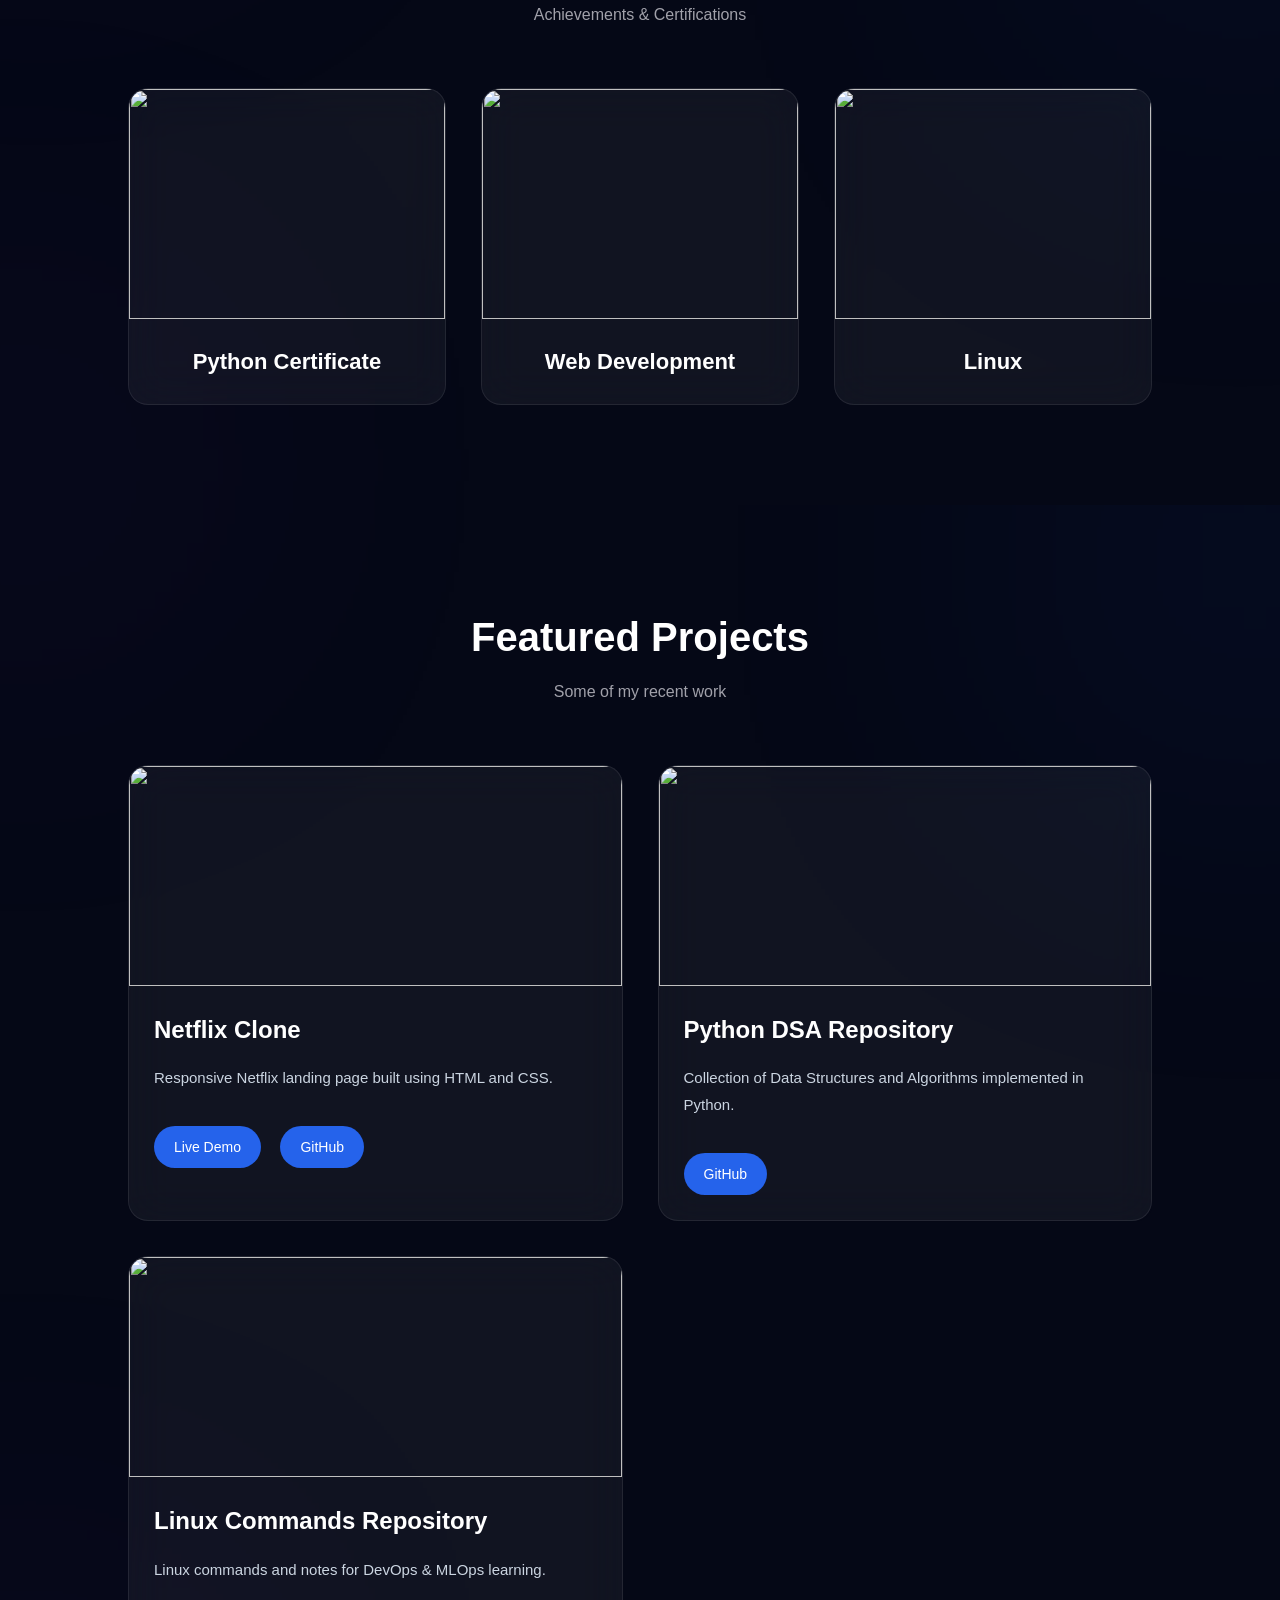
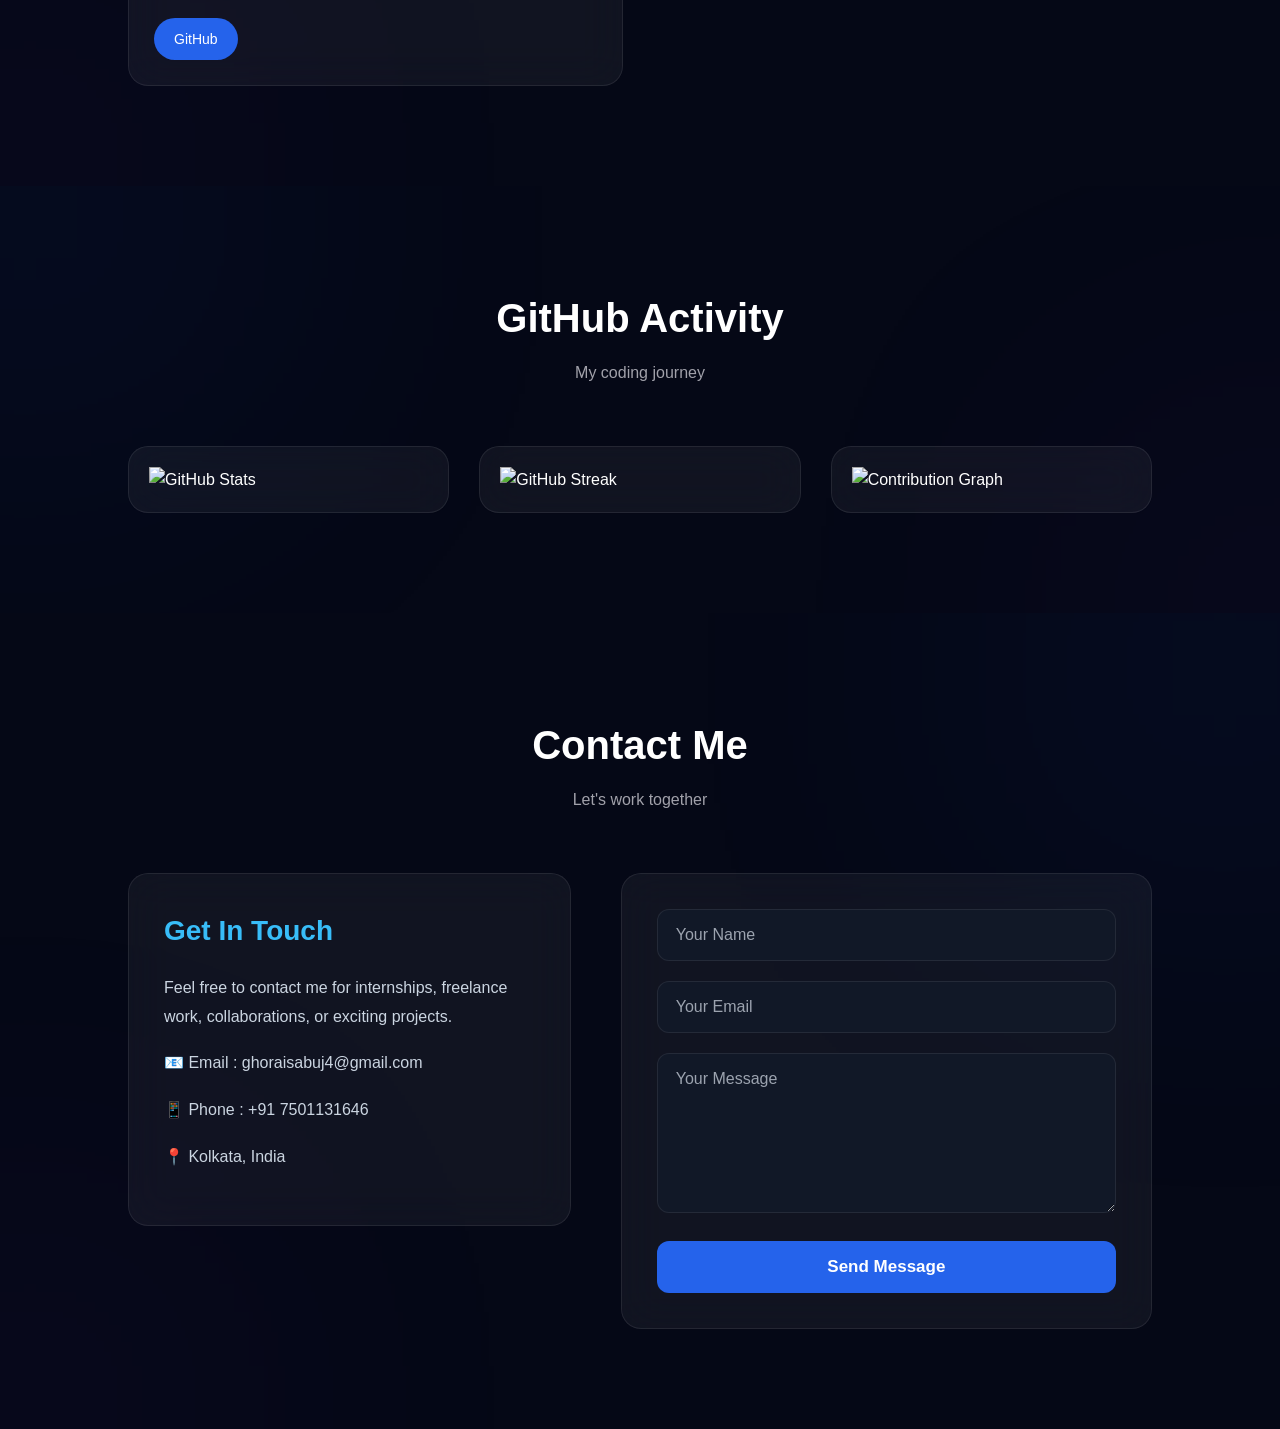
==== commit 6290e747: "updated the html code" ====
--- a/index.html
+++ b/index.html
@@ -654,8 +654,6 @@
 
                 <input type="email" placeholder="Your Email">
 
-                <input type="text" placeholder="Subject">
-
                 <textarea rows="6" placeholder="Your Message"></textarea>
 
                 <button type="submit">
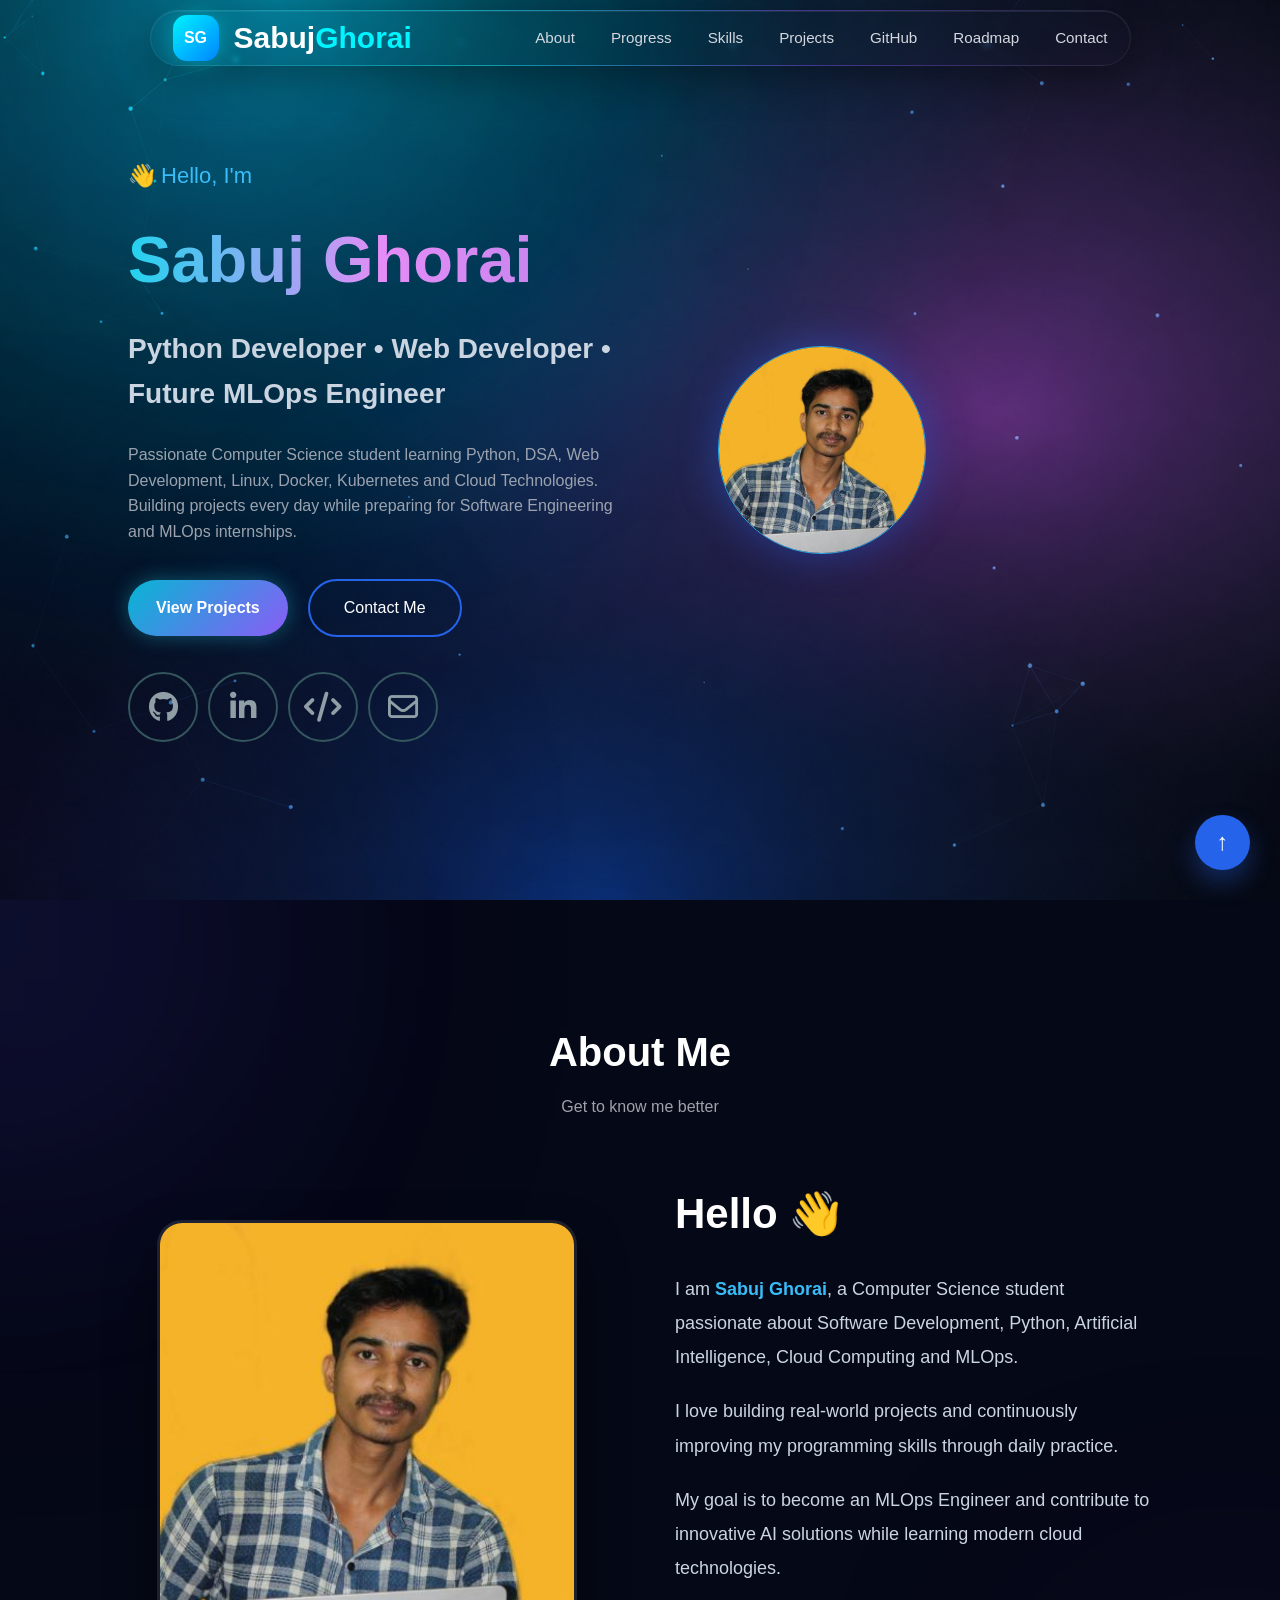
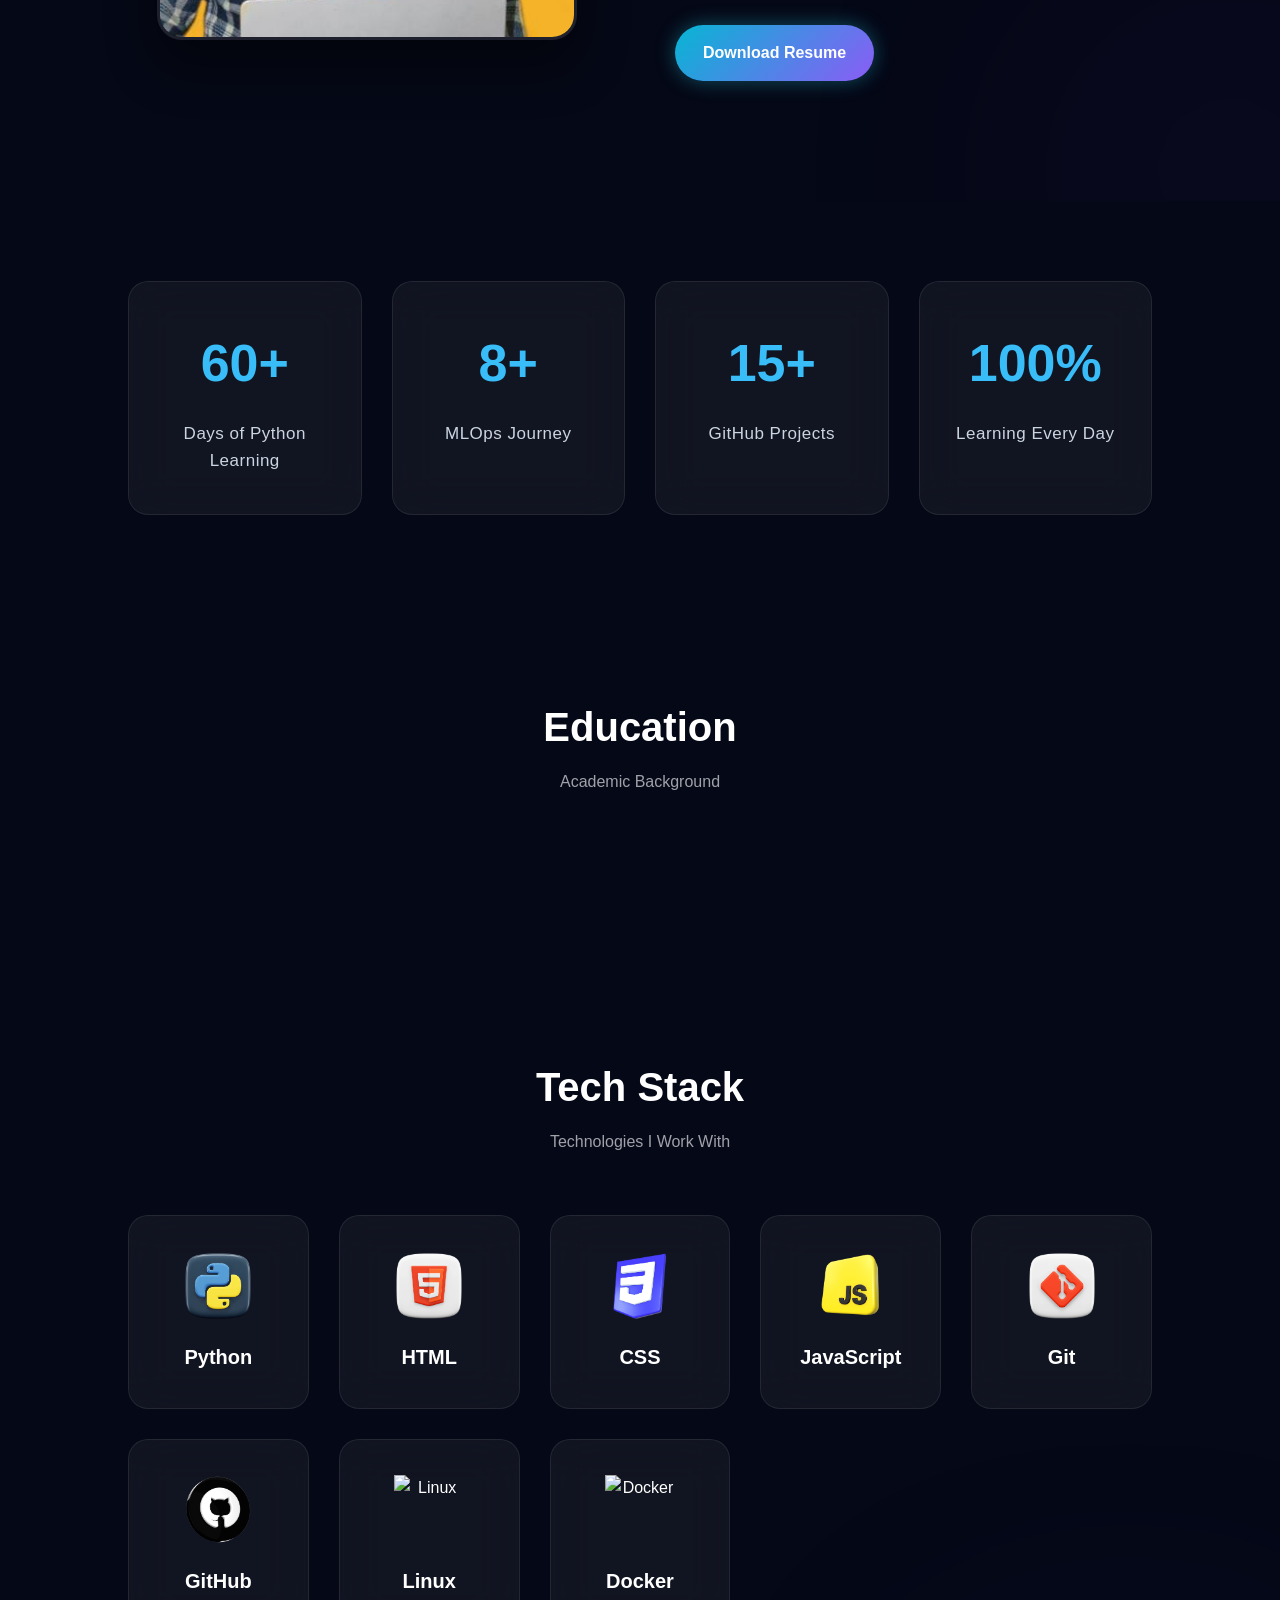
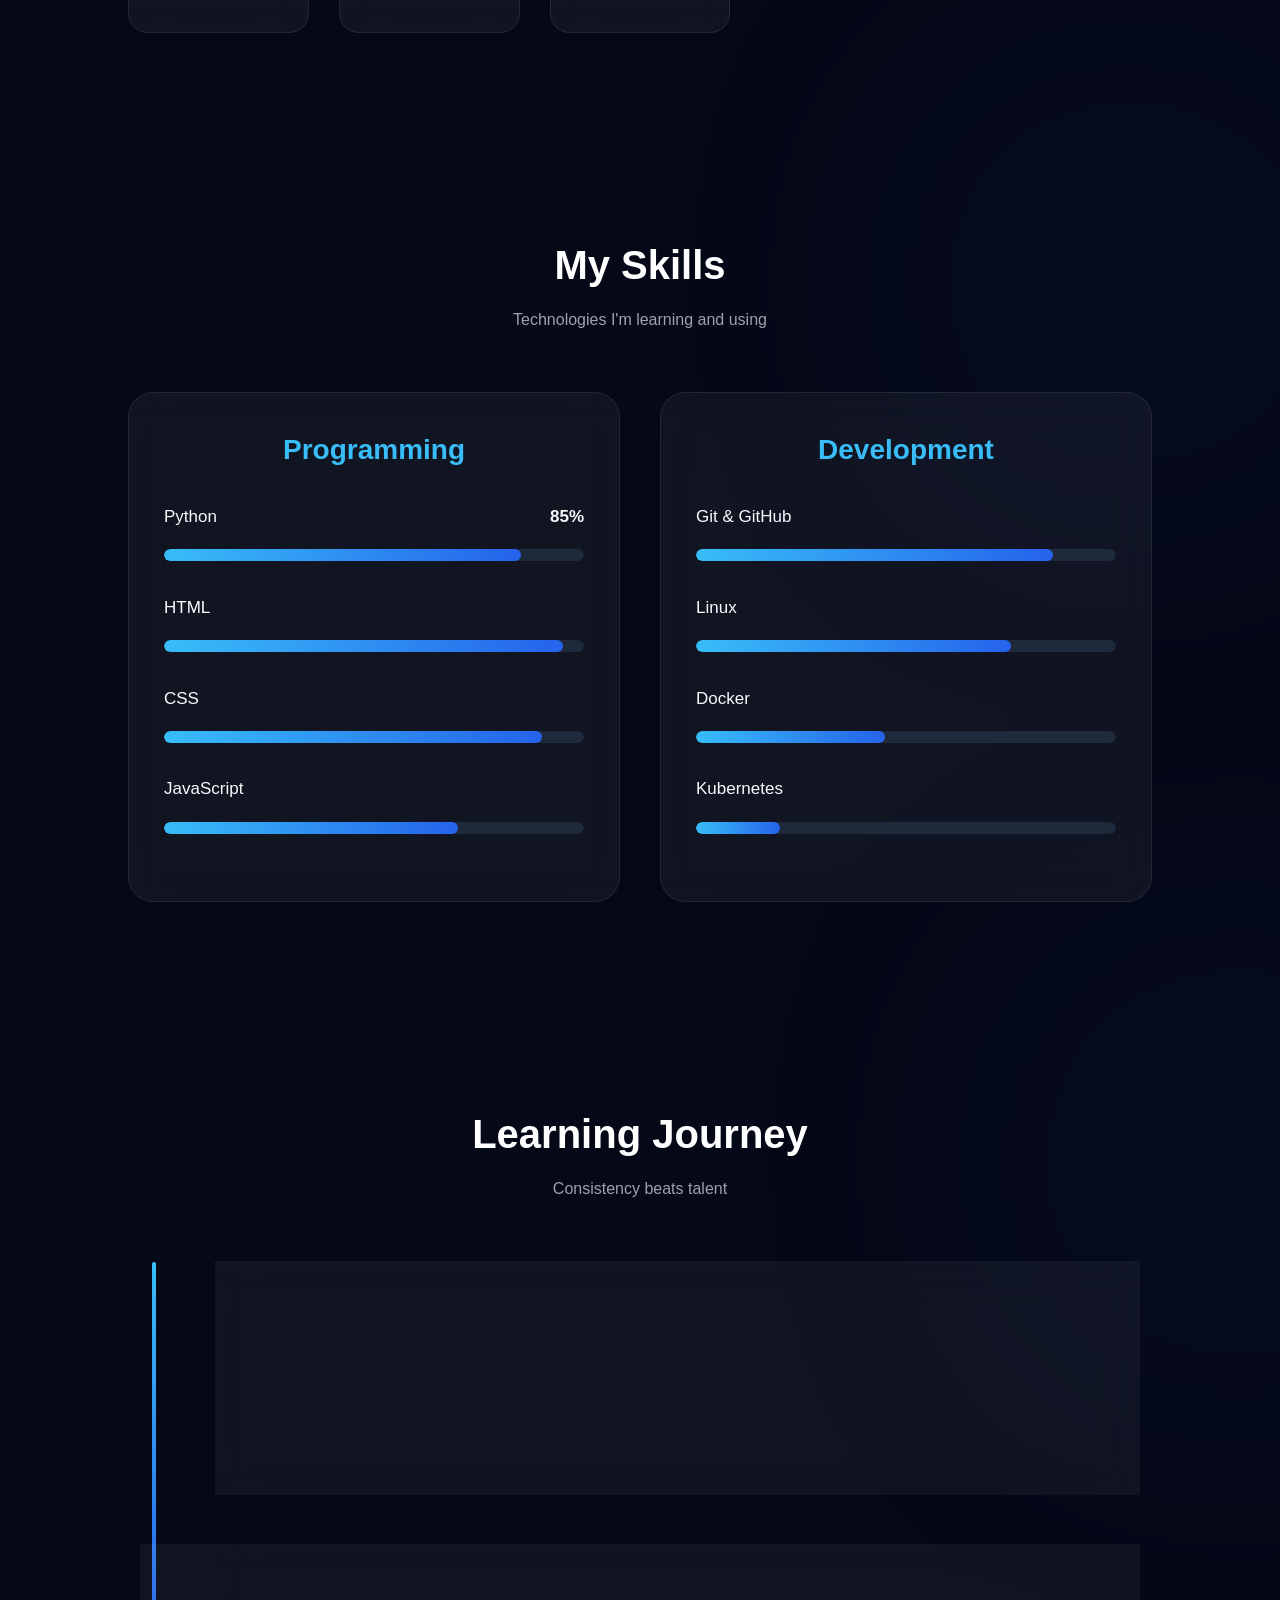
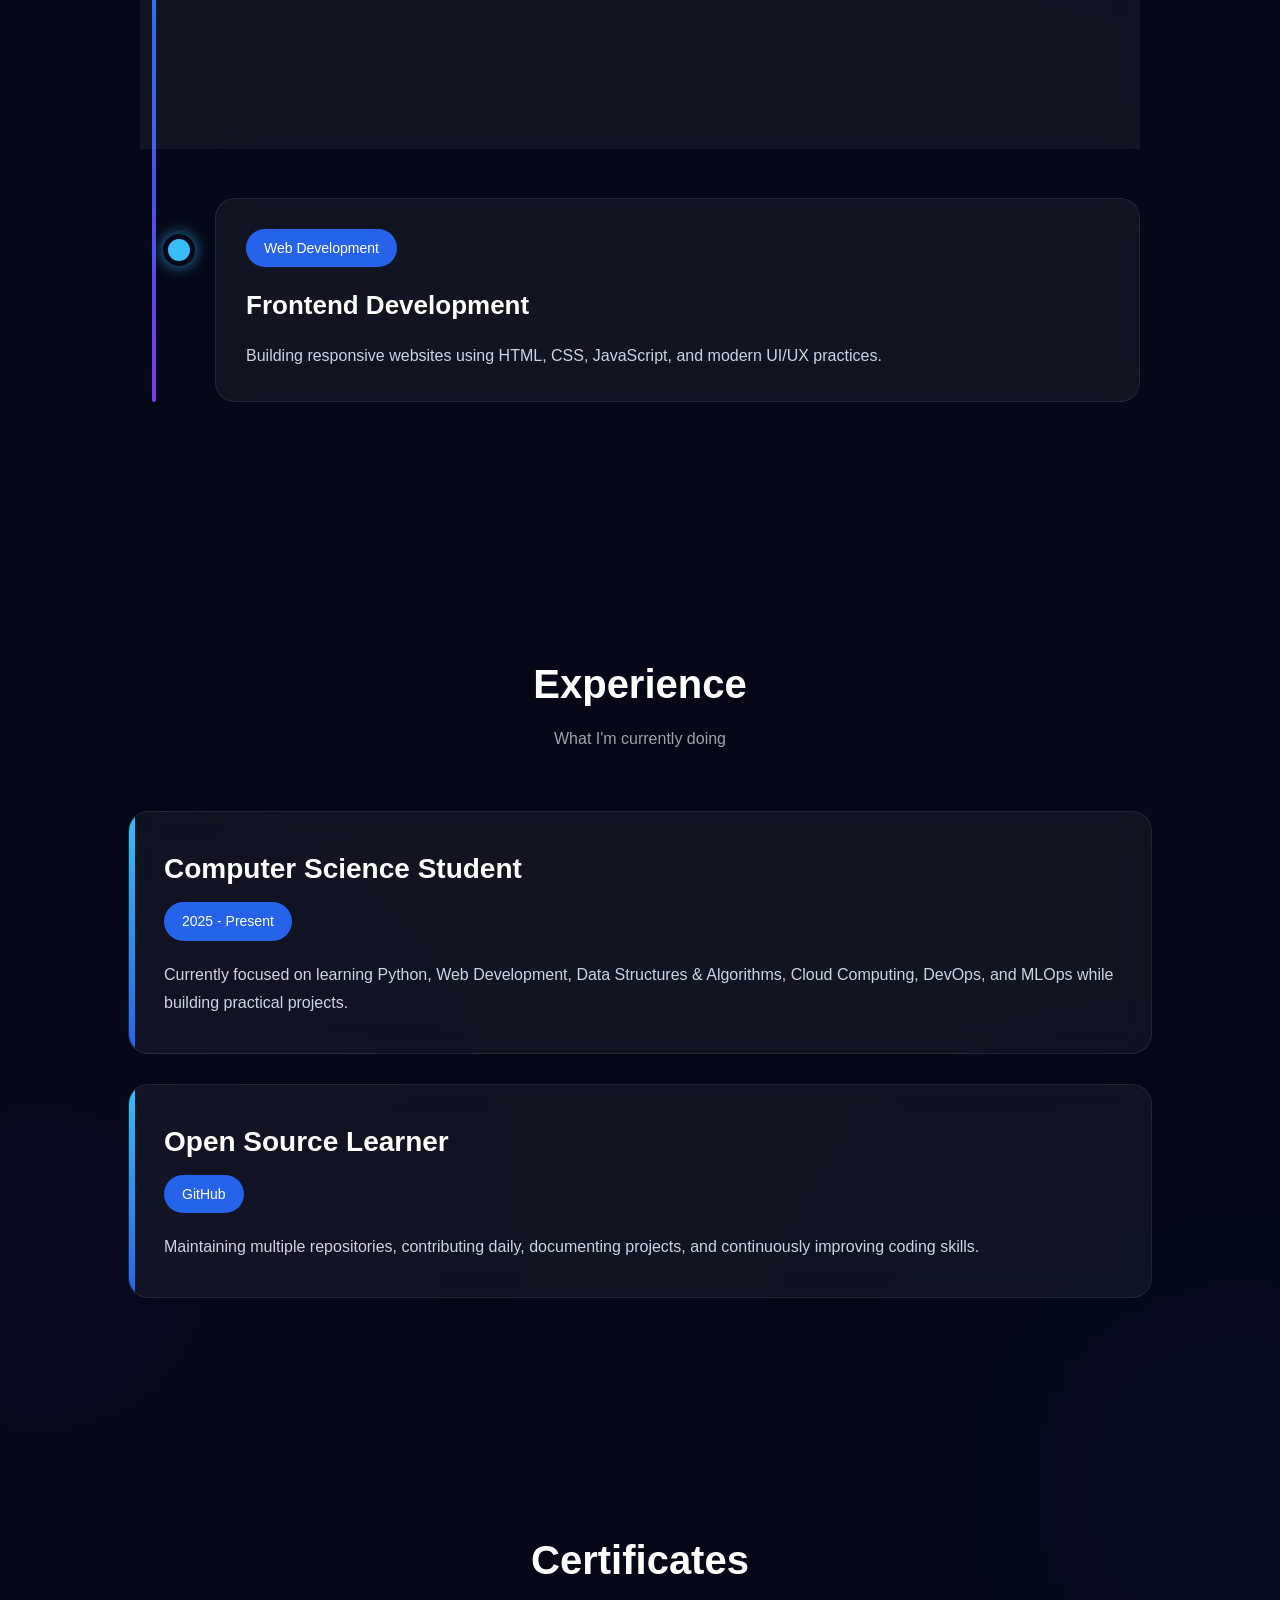
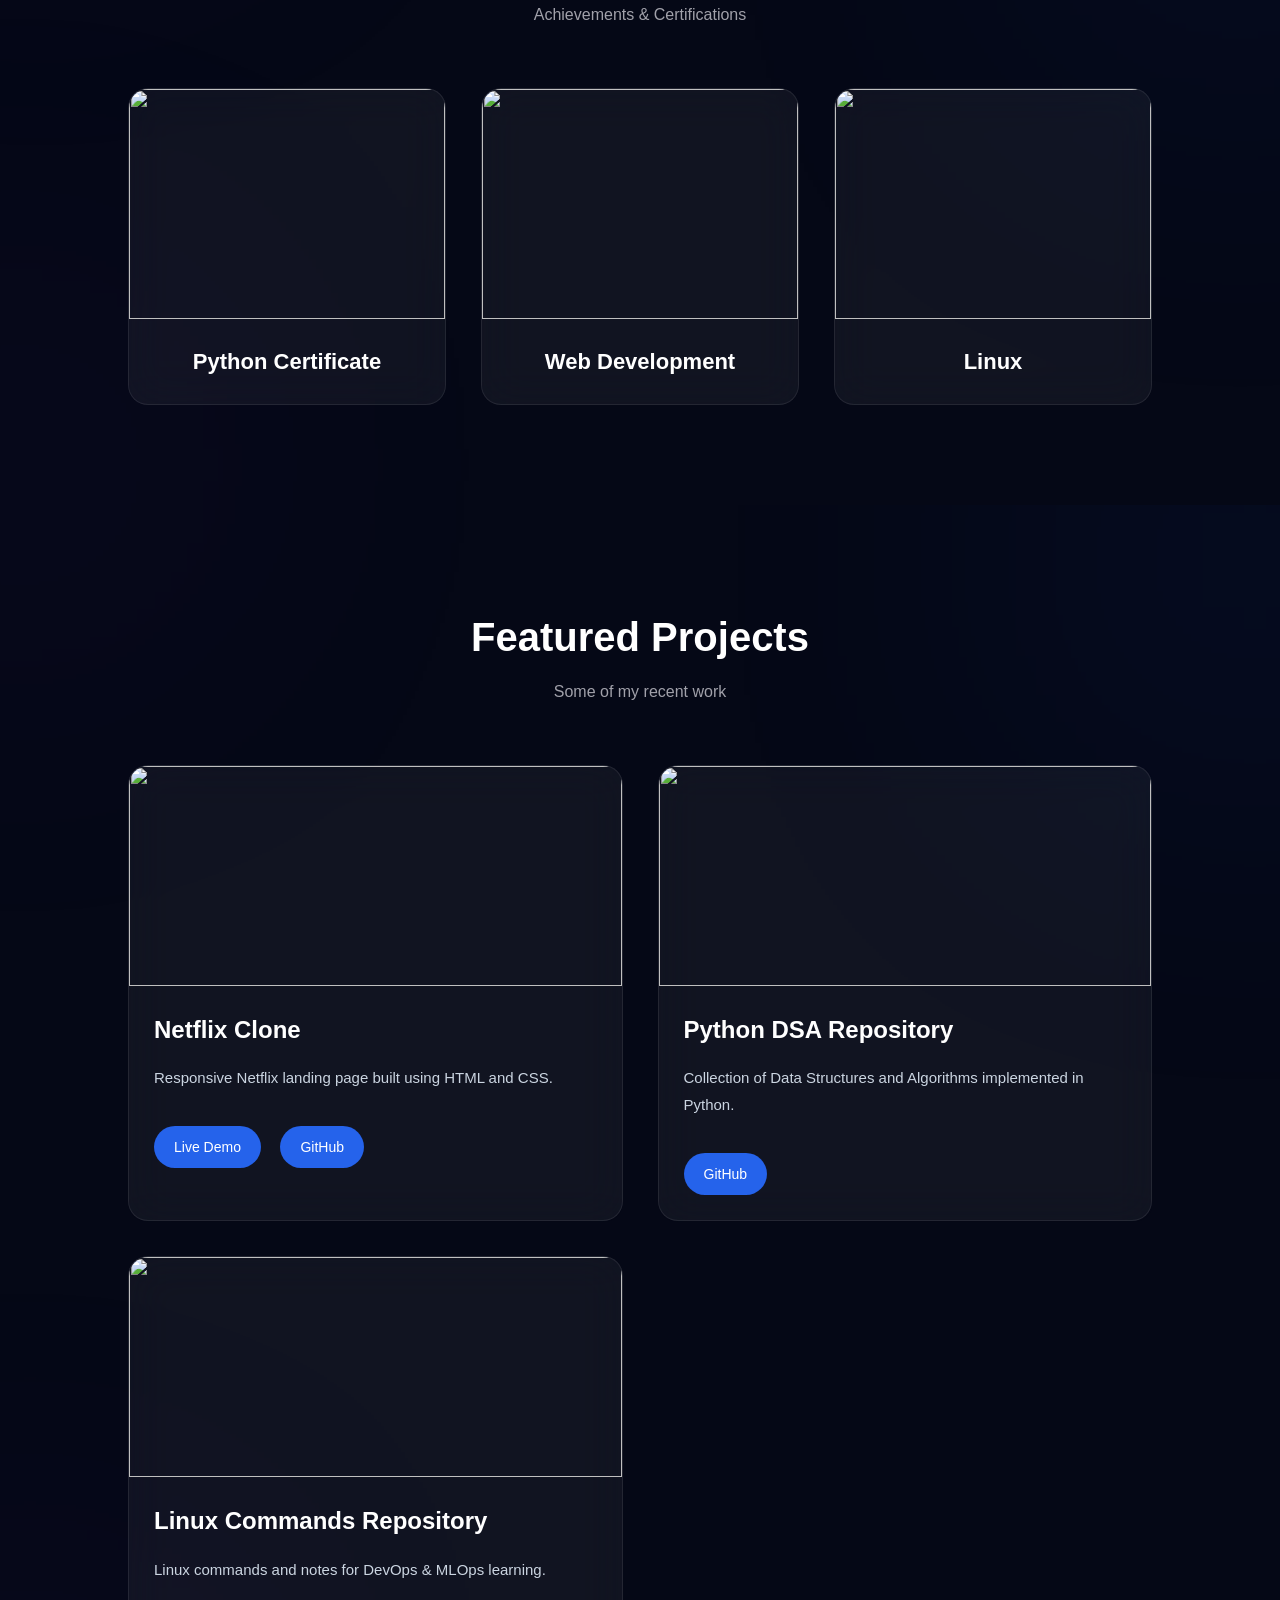
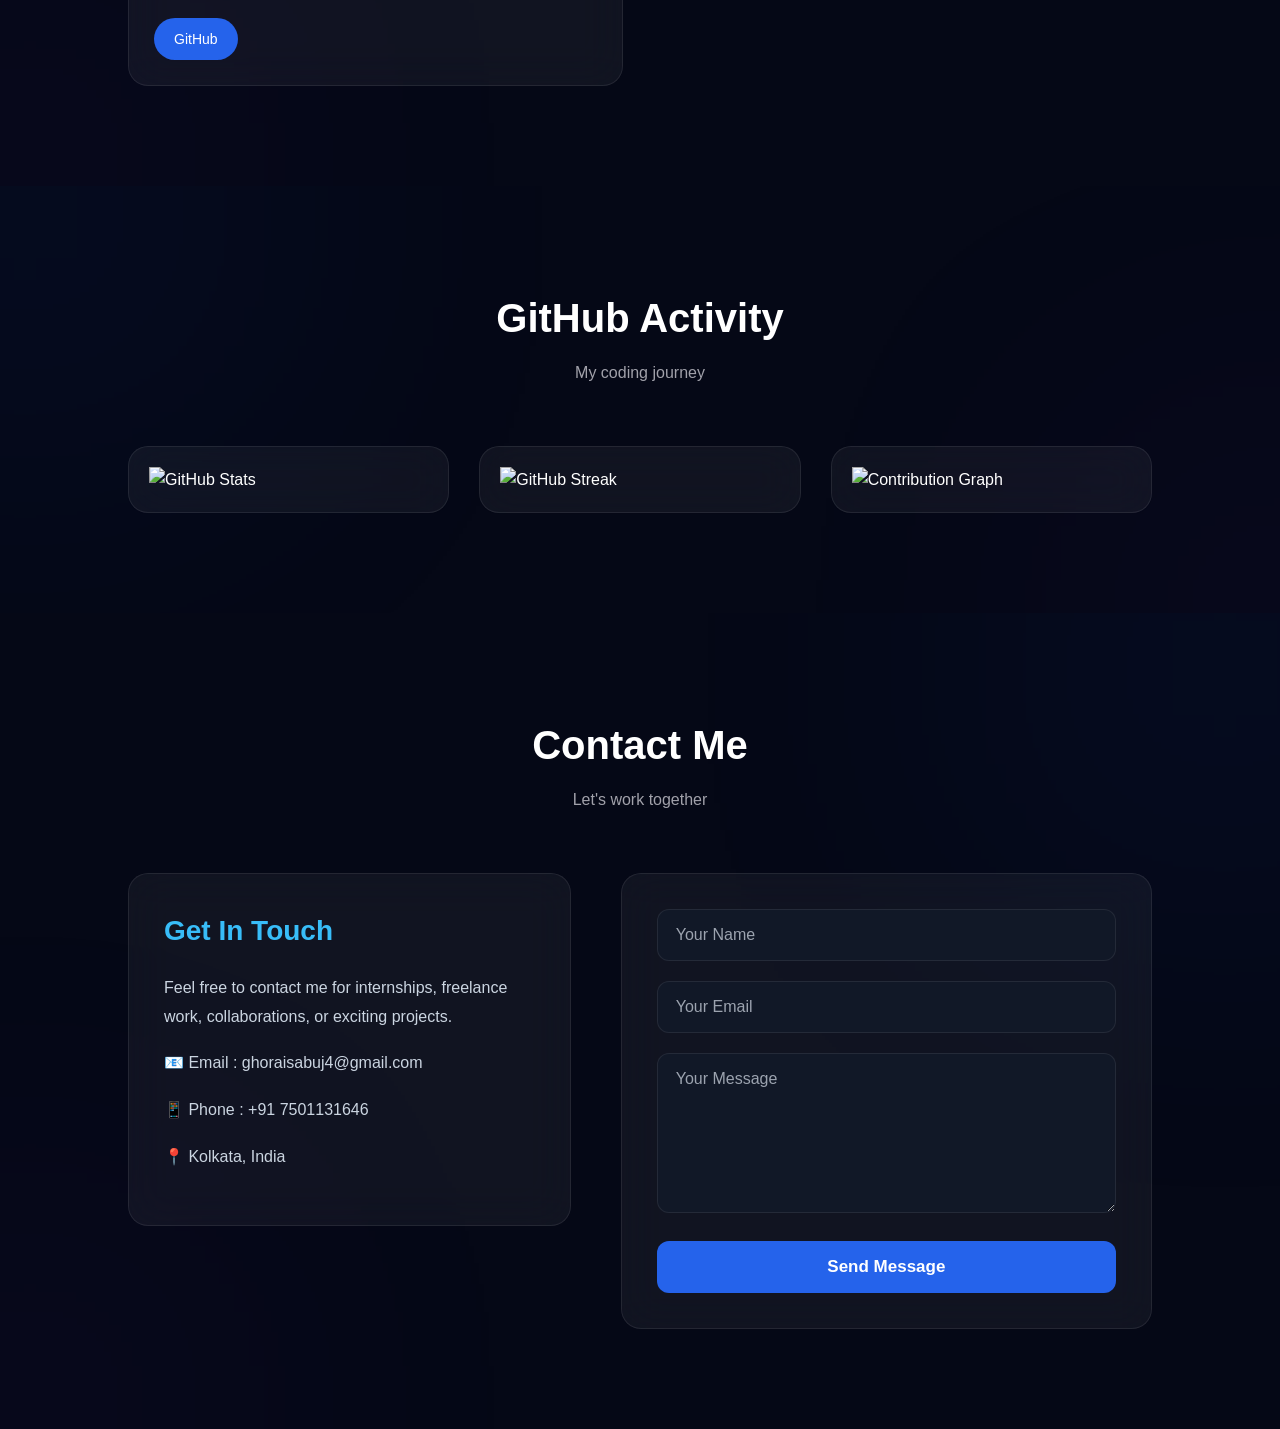
==== commit bf4382f3: "updated the html and css" ====
--- a/index.html
+++ b/index.html
@@ -16,44 +16,56 @@
 
     <!-- Font Awesome -->
     <script src="https://kit.fontawesome.com/your-kit-id.js" crossorigin="anonymous"></script>
+    <link rel="stylesheet" href="https://unpkg.com/aos@2.3.4/dist/aos.css" />
 </head>
+
 
 <div class="cursor"></div>
 <div class="cursor-glow"></div>
+<script src="https://unpkg.com/aos@2.3.4/dist/aos.js"></script>
+
+<script>
+    AOS.init({
+        duration: 1000,
+        once: true,
+        easing: "ease-out-cubic"
+    });
+</script>
+
 <body>
 
-<!-- NAVBAR -->
+    <!-- NAVBAR -->
 
     <header class="header">
-    <nav class="navbar">
-
-        <a href="#home" class="logo">
-            <div class="logo-box">SG</div>
-            <span>Sabuj<span class="accent">Ghorai</span></span>
-        </a>
-
-        <ul class="nav-menu">
-            <li><a href="#about">About</a></li>
-            <li><a href="#progress">Progress</a></li>
-            <li><a href="#skills">Skills</a></li>
-            <li><a href="#projects">Projects</a></li>
-            <li><a href="#github">GitHub</a></li>
-            <li><a href="#roadmap">Roadmap</a></li>
-            <li><a href="#contact">Contact</a></li>
-        </ul>
-
-        <div class="menu-btn">
-            <i class="fa-solid fa-bars"></i>
-        </div>
-
-    </nav>
-</header>
-    
+        <nav class="navbar">
+
+            <a href="#home" class="logo">
+                <div class="logo-box">SG</div>
+                <span>Sabuj<span class="accent">Ghorai</span></span>
+            </a>
+
+            <ul class="nav-menu">
+                <li><a href="#about">About</a></li>
+                <li><a href="#progress">Progress</a></li>
+                <li><a href="#skills">Skills</a></li>
+                <li><a href="#projects">Projects</a></li>
+                <li><a href="#github">GitHub</a></li>
+                <li><a href="#roadmap">Roadmap</a></li>
+                <li><a href="#contact">Contact</a></li>
+            </ul>
+
+            <div class="menu-btn">
+                <i class="fa-solid fa-bars"></i>
+            </div>
+
+        </nav>
+    </header>
+
 
     <!-- background -->
-    
-
-<!-- HERO SECTION -->
+
+
+    <!-- HERO SECTION -->
 
     <section id="home" class="hero">
 
@@ -120,7 +132,7 @@
     </section>
 
 
-   <!-- ABOUT SECTION -->
+    <!-- ABOUT SECTION -->
 
     <section id="about" class="about">
 
@@ -131,7 +143,7 @@
 
         <div class="about-container">
 
-            
+
 
             <!-- Left Side -->
 
@@ -179,7 +191,7 @@
 
     </section>
 
-<!--                STATS SECTION               -->
+    <!--                STATS SECTION               -->
     <section class="stats">
 
         <div class="stat-card">
@@ -230,7 +242,7 @@
 
     </section>
 
- <!-- TECH STACK  -->
+    <!-- TECH STACK  -->
     <section class="tech-stack">
 
         <div class="section-title">
@@ -274,7 +286,7 @@
             </div>
 
             <div class="tech-card">
-               <img src="https://skillicons.dev/icons?i=linux" alt="Linux" width="65" height="65"/>
+                <img src="https://skillicons.dev/icons?i=linux" alt="Linux" width="65" height="65" />
                 <h4>Linux</h4>
             </div>
 
@@ -288,7 +300,7 @@
     </section>
 
 
-<!-- SKILLS SECTION -->
+    <!-- SKILLS SECTION -->
 
     <section id="skills" class="skills">
 
@@ -431,7 +443,7 @@
 
     </section>
 
-<!-- EXPERIENCE  -->
+    <!-- EXPERIENCE  -->
 
     <section class="experience">
 
@@ -478,7 +490,7 @@
 
     </section>
 
-   <!-- CERTIFICATES  -->
+    <!-- CERTIFICATES  -->
 
     <section class="certificates">
 
@@ -511,7 +523,7 @@
 
     </section>
 
- <!-- PROJECTS  -->
+    <!-- PROJECTS  -->
 
     <section id="projects" class="projects">
 
@@ -584,7 +596,7 @@
 
     </section>
 
- <!-- GITHUB  -->
+    <!-- GITHUB  -->
 
     <section class="github">
 
@@ -668,7 +680,7 @@
 
     </section>
 
-<!-- FOOTER  -->
+    <!-- FOOTER  -->
     <a href="#home" class="top-btn">
 
         ↑
@@ -678,15 +690,14 @@
     <!-- JavaScript -->
 
     <script src="script.js"></script>
-
+   <script src="https://unpkg.com/aos@2.3.4/dist/aos.js"></script>
+
+<script>
+AOS.init({
+    duration: 1000,
+    once: true
+});
+</script>
 </body>
 
-</html>
-
-</body>
-
-</html>
-
-
-
-
+</html>
--- a/style.css
+++ b/style.css
@@ -196,8 +196,7 @@
 }
 
 .logo:hover .logo-box{
-
-    transform:rotate(-10deg) scale(1.08);
+    transform:rotate(360deg) scale(1.5);
 
 }
 
@@ -222,17 +221,11 @@
 .nav-menu a{
 
     color:#d4d7df;
-
     text-decoration:none;
-
     font-size:.95rem;
-
     font-weight:500;
-
     padding:10px 18px;
-
     border-radius:999px;
-
     transition:.3s ease;
 
 }
@@ -240,9 +233,7 @@
 .nav-menu a:hover{
 
     color:#fff;
-
     background:rgba(0,245,255,.12);
-
     box-shadow:
         inset 0 0 0 1px rgba(0,245,255,.18),
         0 0 18px rgba(0,245,255,.15);
@@ -254,7 +245,6 @@
 .nav-menu a.active{
 
     color:#fff;
-
     background:linear-gradient(
         135deg,
         rgba(0,245,255,.22),
@@ -270,11 +260,8 @@
 .menu-btn{
 
     display:none;
-
     color:white;
-
     font-size:1.4rem;
-
     cursor:pointer;
 
 }
@@ -286,23 +273,14 @@
 .nav-menu{
 
 position:absolute;
-
 top:90px;
-
 left:0;
-
 width:100%;
-
 padding:25px;
-
 display:none;
-
 flex-direction:column;
-
 border-radius:25px;
-
 background:rgba(15,18,30,.95);
-
 backdrop-filter:blur(20px);
 
 }
@@ -316,15 +294,12 @@
 .menu-btn{
 
 display:block;
-
-}
-
+}
 }
 
 @media(max-width:700px){
 
 .logo span{
-
 display:none;
 
 }
@@ -336,16 +311,6 @@
 }
 
 }
-
-
-
-
-
-
-
-
-
-
 
 
 
@@ -1162,11 +1127,8 @@
 .timeline {
 
     position: relative;
-
     max-width: 1000px;
-
     margin: 60px auto 0;
-
     padding-left: 40px;
 
 }
@@ -1176,17 +1138,11 @@
 .timeline::before {
 
     content: "";
-
     position: absolute;
-
     left: 12px;
-
     top: 0;
-
     width: 4px;
-
     height: 100%;
-
     background: linear-gradient(to bottom,
             #38bdf8,
             #2563eb,
@@ -1199,21 +1155,13 @@
 .timeline-item {
 
     position: relative;
-
     margin-bottom: 50px;
-
     padding: 30px;
-
     margin-left: 35px;
-
     background: rgba(255, 255, 255, .05);
-
     backdrop-filter: blur(20px);
-
     border: 1px solid rgba(255, 255, 255, .08);
-
     border-radius: 20px;
-
     transition: .35s ease;
 
 }
@@ -1221,9 +1169,7 @@
 .timeline-item:hover {
 
     transform: translateY(-8px);
-
     border-color: #38bdf8;
-
     box-shadow: 0 20px 40px rgba(37, 99, 235, .25);
 
 }
@@ -1233,23 +1179,14 @@
 .timeline-item::before {
 
     content: "";
-
     position: absolute;
-
     left: -53px;
-
     top: 35px;
-
     width: 22px;
-
     height: 22px;
-
     background: #38bdf8;
-
     border: 5px solid #050816;
-
     border-radius: 50%;
-
     box-shadow: 0 0 15px rgba(56, 189, 248, .7);
 
 }
@@ -1258,17 +1195,11 @@
 .timeline-item .date {
 
     display: inline-block;
-
     padding: 8px 18px;
-
     background: #2563eb;
-
     border-radius: 30px;
-
     font-size: 14px;
-
     margin-bottom: 18px;
-
     color: #fff;
 
 }
@@ -1276,9 +1207,7 @@
 .timeline-item h3 {
 
     font-size: 26px;
-
     color: #ffffff;
-
     margin-bottom: 15px;
 
 }
@@ -1286,9 +1215,7 @@
 .timeline-item p {
 
     color: #cbd5e1;
-
     line-height: 1.8;
-
     font-size: 16px;
 
 }
@@ -1296,7 +1223,6 @@
 .timeline-item:hover .date {
 
     background: #38bdf8;
-
     transition: .3s;
 
 }
@@ -1311,23 +1237,14 @@
 .journey::before {
 
     content: "";
-
     position: absolute;
-
     width: 320px;
-
     height: 320px;
-
     background: #2563eb;
-
     filter: blur(160px);
-
     opacity: .12;
-
     right: -120px;
-
     top: 0;
-
     z-index: -1;
 
 }
@@ -1350,7 +1267,6 @@
     .timeline-item {
 
         margin-left: 25px;
-
         padding: 25px;
 
     }
@@ -1358,9 +1274,7 @@
     .timeline-item::before {
 
         left: -35px;
-
         width: 18px;
-
         height: 18px;
 
     }
@@ -1414,21 +1328,13 @@
 .experience-card {
 
     background: rgba(255, 255, 255, 0.05);
-
     backdrop-filter: blur(20px);
-
     border: 1px solid rgba(255, 255, 255, 0.08);
-
     border-radius: 20px;
-
     padding: 35px;
-
     margin-bottom: 30px;
-
     transition: all .4s ease;
-
     position: relative;
-
     overflow: hidden;
 
 }
@@ -1438,17 +1344,11 @@
 .experience-card::before {
 
     content: "";
-
     position: absolute;
-
     left: 0;
-
     top: 0;
-
     width: 6px;
-
     height: 100%;
-
     background: linear-gradient(to bottom,
             #38bdf8,
             #2563eb);
@@ -1460,9 +1360,7 @@
 .experience-card:hover {
 
     transform: translateY(-10px);
-
     border-color: #38bdf8;
-
     box-shadow: 0 20px 45px rgba(37, 99, 235, .25);
 
 }
@@ -1472,9 +1370,7 @@
 .experience-card h3 {
 
     font-size: 28px;
-
     color: #ffffff;
-
     margin-bottom: 10px;
 
 }
@@ -1484,17 +1380,11 @@
 .experience-card span {
 
     display: inline-block;
-
     padding: 8px 18px;
-
     border-radius: 30px;
-
     background: #2563eb;
-
     color: #fff;
-
     font-size: 14px;
-
     margin-bottom: 20px;
 
 }
@@ -1504,9 +1394,7 @@
 .experience-card p {
 
     color: #cbd5e1;
-
     font-size: 16px;
-
     line-height: 1.8;
 
 }
@@ -1530,23 +1418,14 @@
 .experience::before {
 
     content: "";
-
     position: absolute;
-
     width: 320px;
-
     height: 320px;
-
     background: #7c3aed;
-
     filter: blur(180px);
-
     opacity: .10;
-
     left: -120px;
-
     bottom: 0;
-
     z-index: -1;
 
 }
@@ -1759,17 +1638,11 @@
 .project-card {
 
     background: rgba(255, 255, 255, .05);
-
     backdrop-filter: blur(20px);
-
     border: 1px solid rgba(255, 255, 255, .08);
-
     border-radius: 20px;
-
     overflow: hidden;
-
     transition: all .4s ease;
-
     cursor: pointer;
 
 }
@@ -1777,9 +1650,7 @@
 .project-card:hover {
 
     transform: translateY(-12px);
-
     border-color: #38bdf8;
-
     box-shadow: 0 20px 45px rgba(37, 99, 235, .30);
 
 }
@@ -1788,11 +1659,8 @@
 .project-card img {
 
     width: 100%;
-
     height: 220px;
-
     object-fit: cover;
-
     transition: .5s;
 
 }
@@ -1813,9 +1681,7 @@
 .project-content h3 {
 
     font-size: 24px;
-
     color: #ffffff;
-
     margin-bottom: 15px;
 
 }
@@ -1823,11 +1689,8 @@
 .project-content p {
 
     color: #cbd5e1;
-
     line-height: 1.8;
-
     margin-bottom: 25px;
-
     font-size: 15px;
 
 }
@@ -1836,23 +1699,14 @@
 .project-content a {
 
     display: inline-block;
-
     margin-right: 15px;
-
     margin-top: 10px;
-
     padding: 10px 20px;
-
     border-radius: 30px;
-
     background: #2563eb;
-
     color: white;
-
     transition: .3s;
-
     font-size: 14px;
-
     font-weight: 500;
 
 }
@@ -1860,7 +1714,6 @@
 .project-content a:hover {
 
     background: #38bdf8;
-
     transform: translateY(-3px);
 
 }
@@ -1868,11 +1721,8 @@
 .project-tags {
 
     display: flex;
-
     flex-wrap: wrap;
-
     gap: 10px;
-
     margin-top: 20px;
 
 }
@@ -1880,13 +1730,9 @@
 .project-tags span {
 
     padding: 6px 14px;
-
     border-radius: 20px;
-
     background: rgba(56, 189, 248, .15);
-
     color: #38bdf8;
-
     font-size: 13px;
 
 }
@@ -2005,11 +1851,8 @@
 .github-container {
 
     display: grid;
-
     grid-template-columns: repeat(auto-fit, minmax(320px, 1fr));
-
     gap: 30px;
-
     margin-top: 60px;
 
 }
@@ -2017,17 +1860,11 @@
 .github-container img {
 
     width: 100%;
-
     background: rgba(255, 255, 255, .05);
-
     backdrop-filter: blur(20px);
-
     border: 1px solid rgba(255, 255, 255, .08);
-
     border-radius: 20px;
-
     padding: 20px;
-
     transition: all .4s ease;
 
 }
@@ -2035,9 +1872,7 @@
 .github-container img:hover {
 
     transform: translateY(-10px);
-
     border-color: #38bdf8;
-
     box-shadow: 0 20px 40px rgba(37, 99, 235, .30);
 
 }
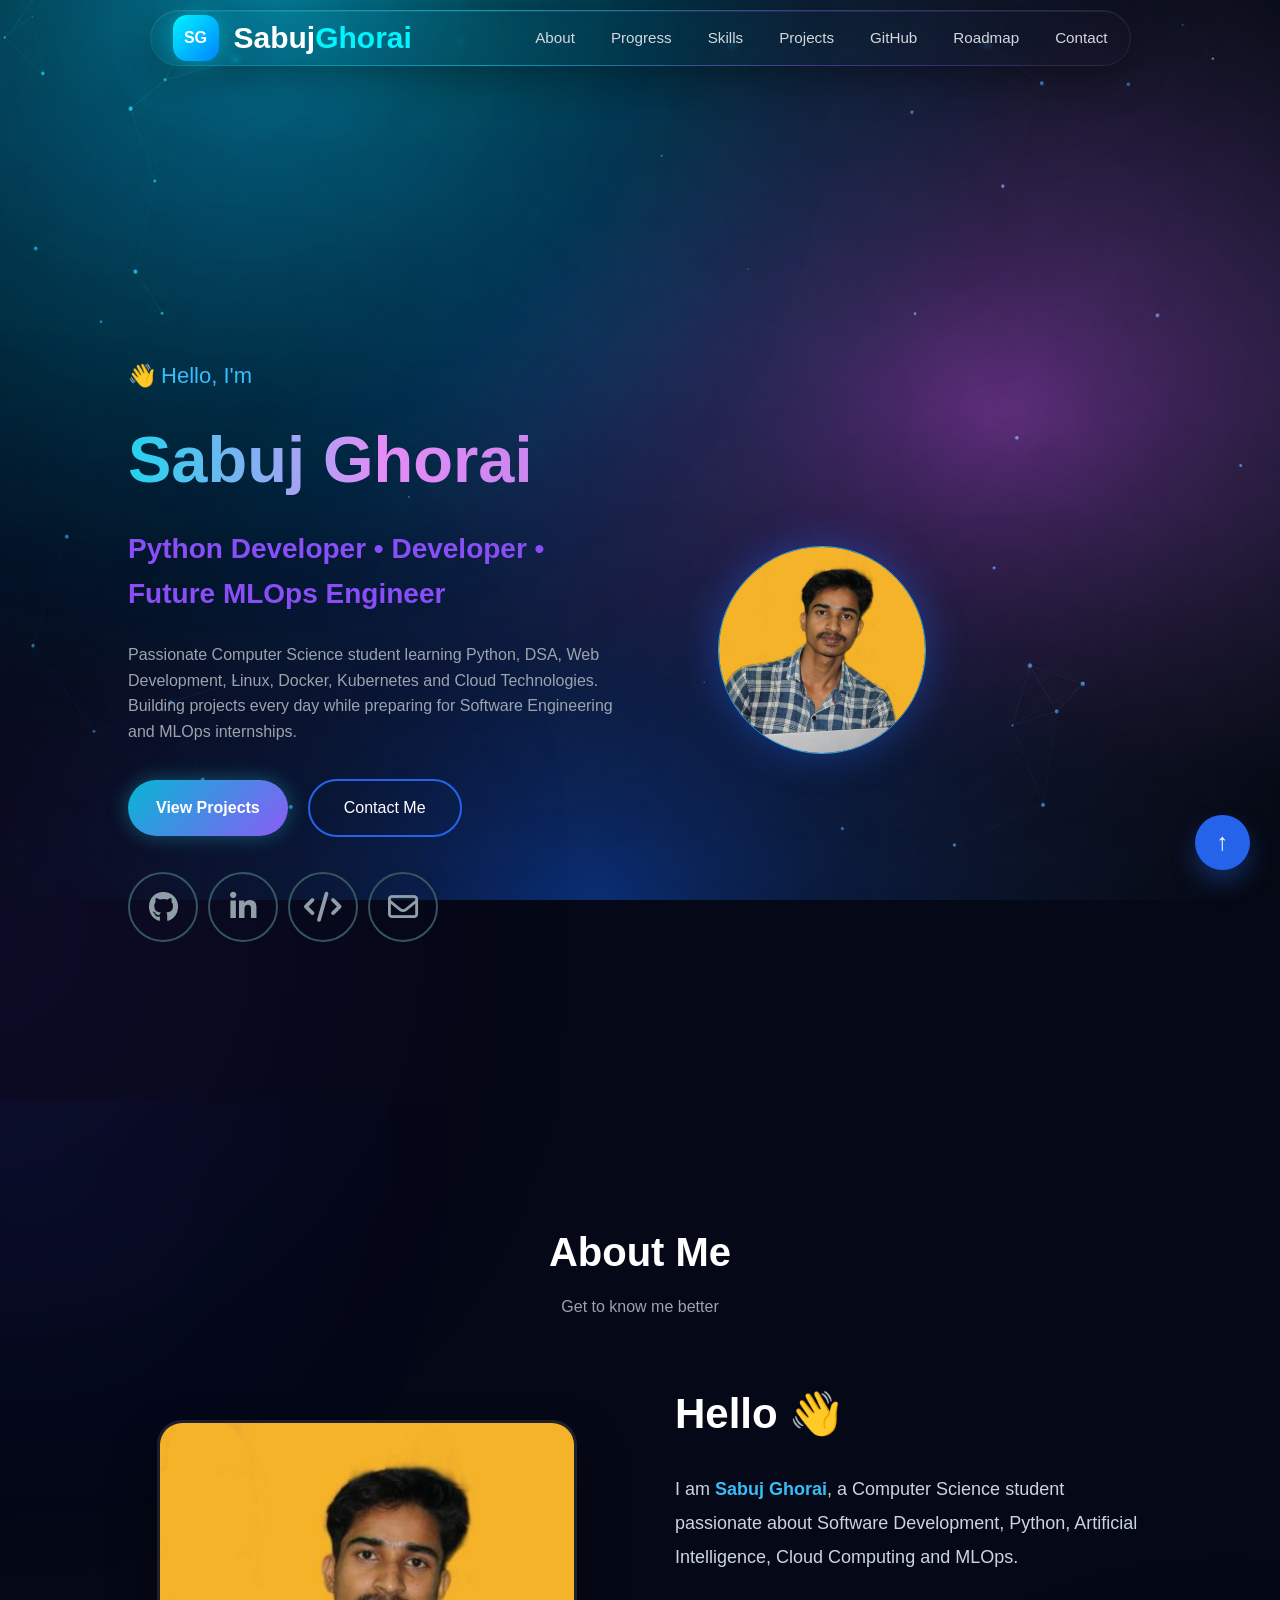
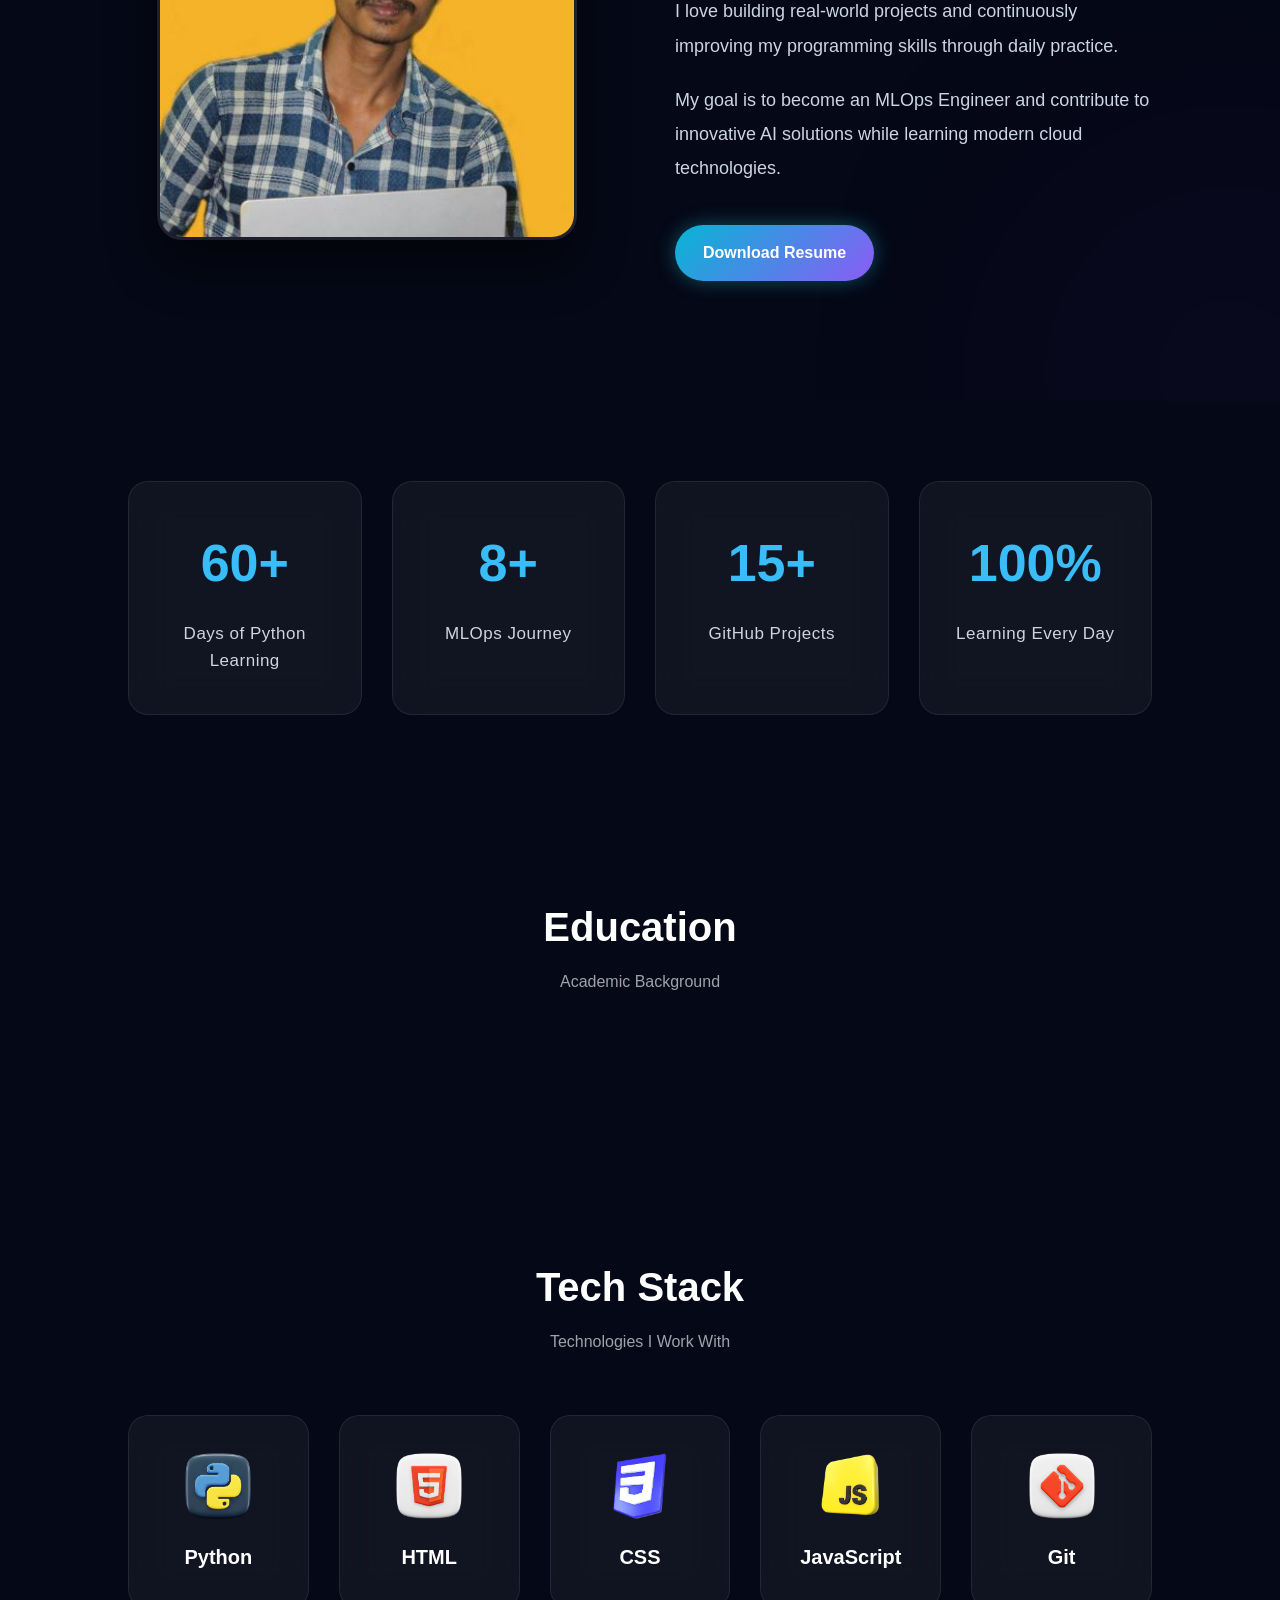
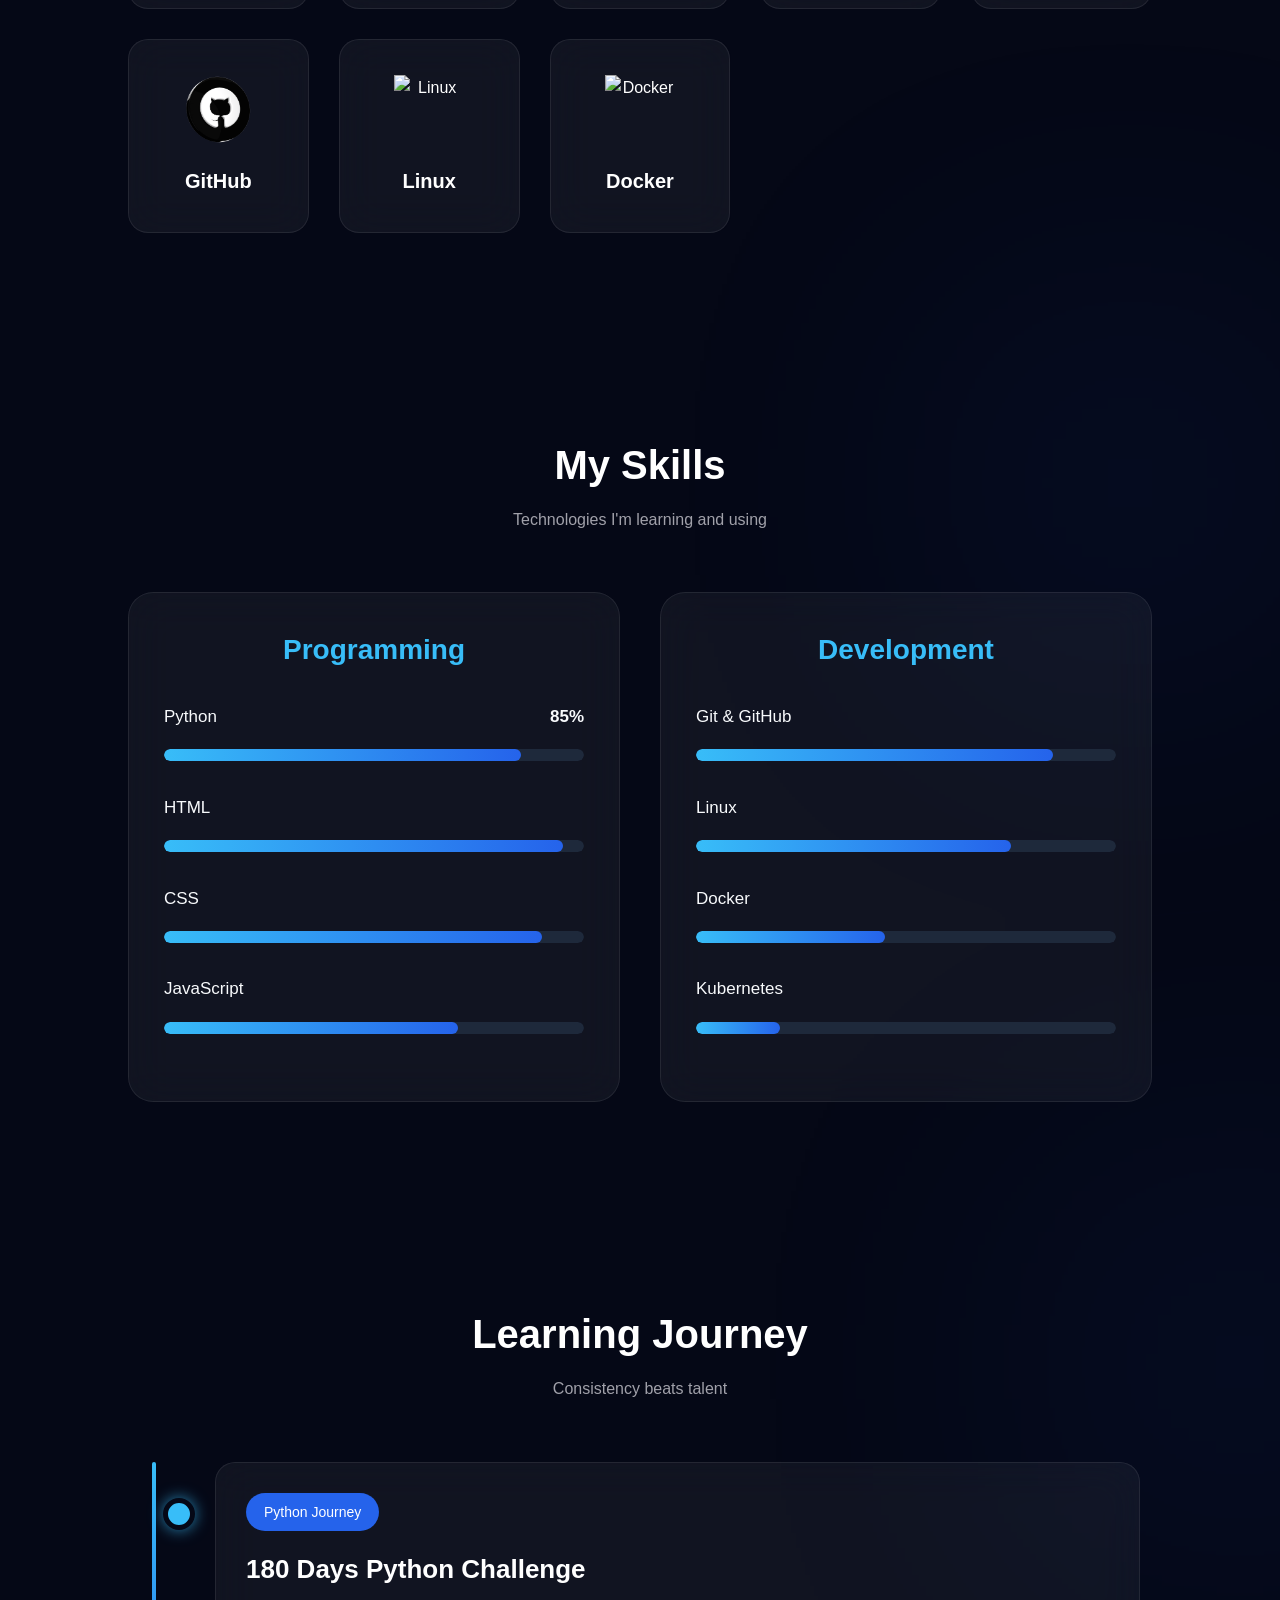
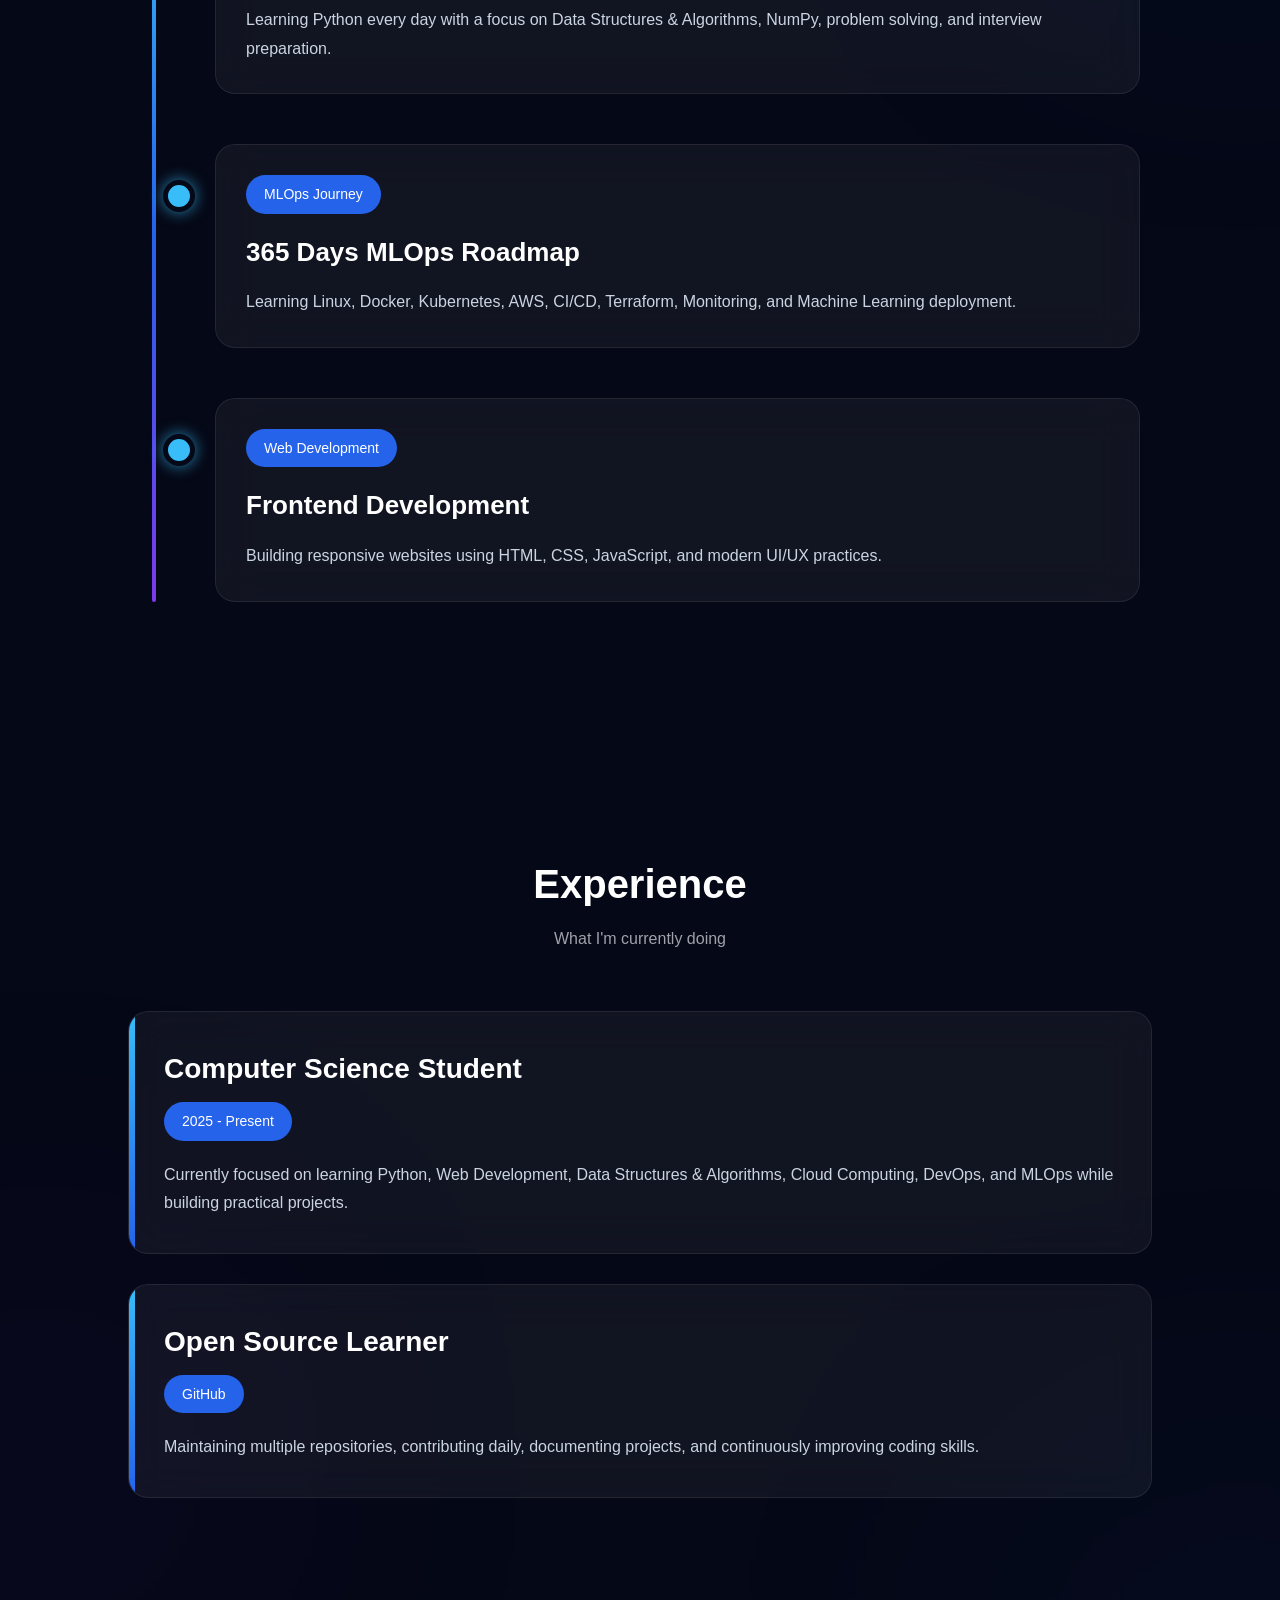
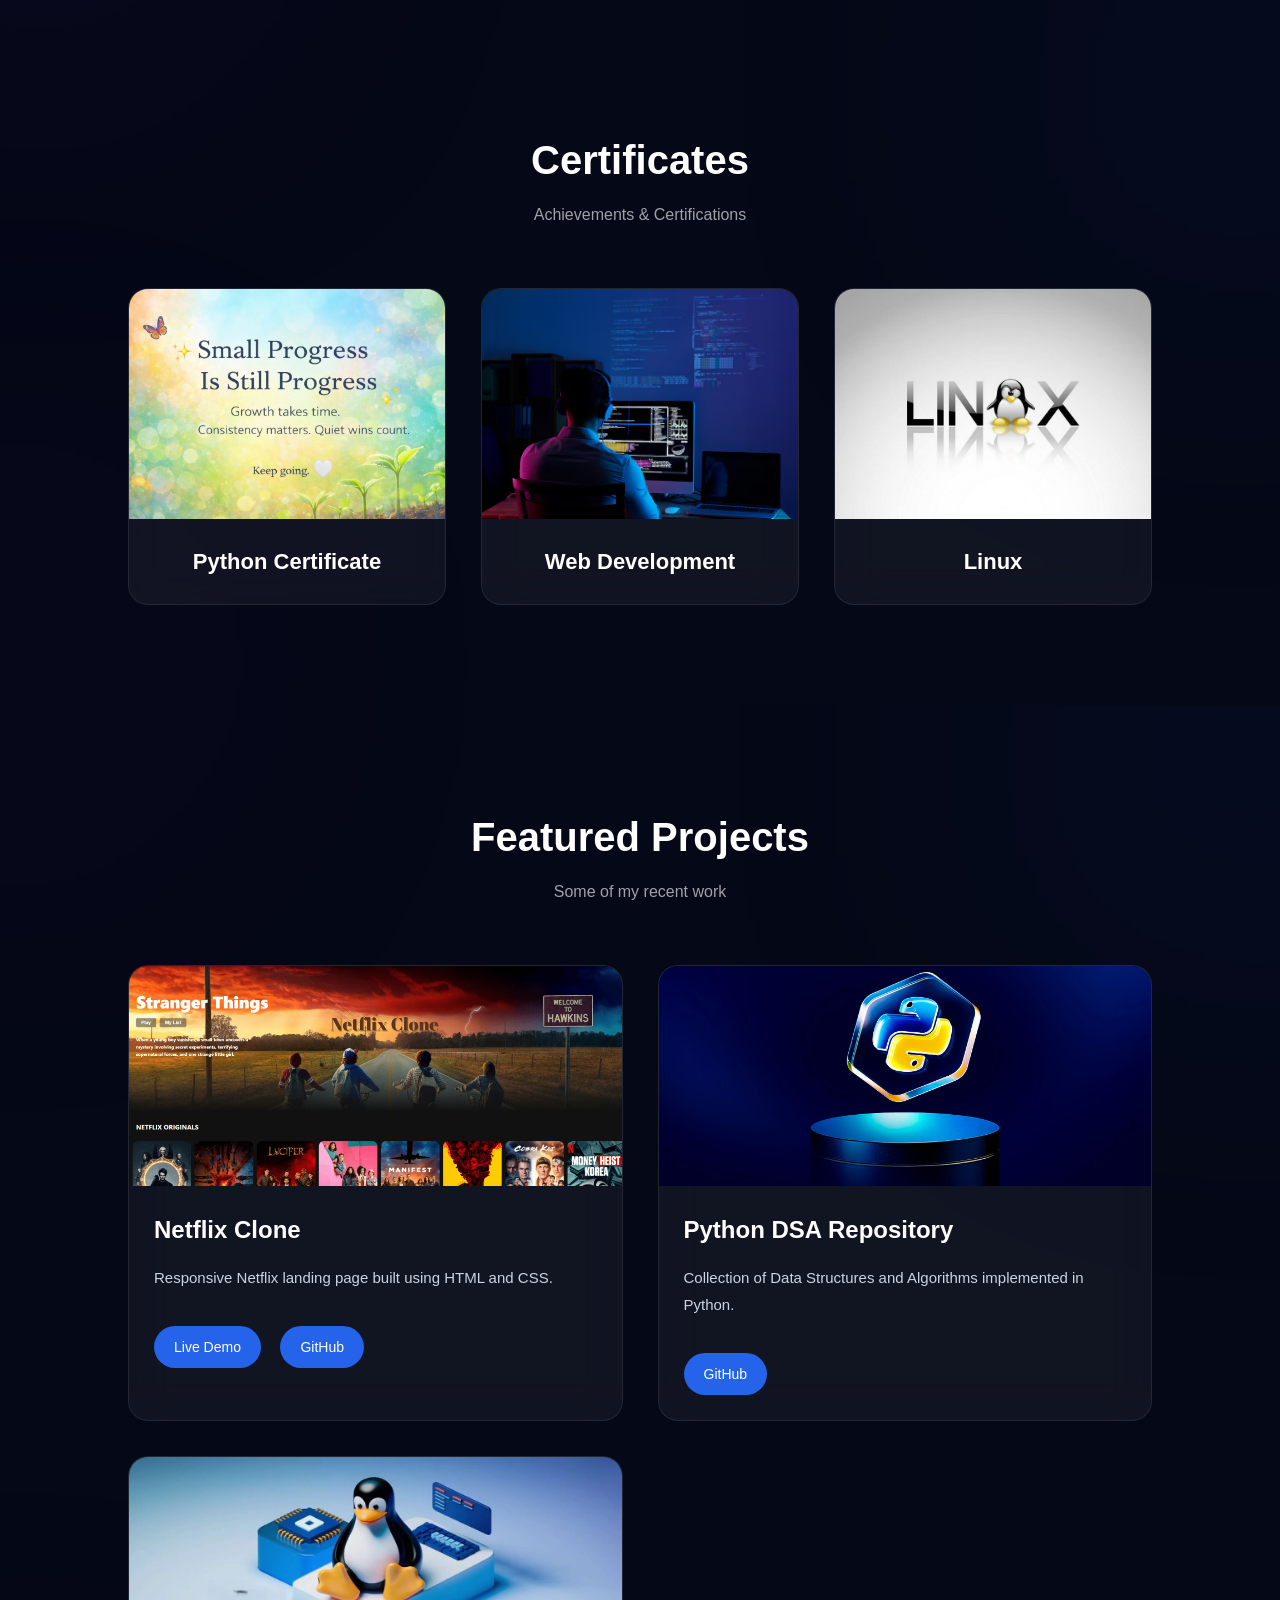
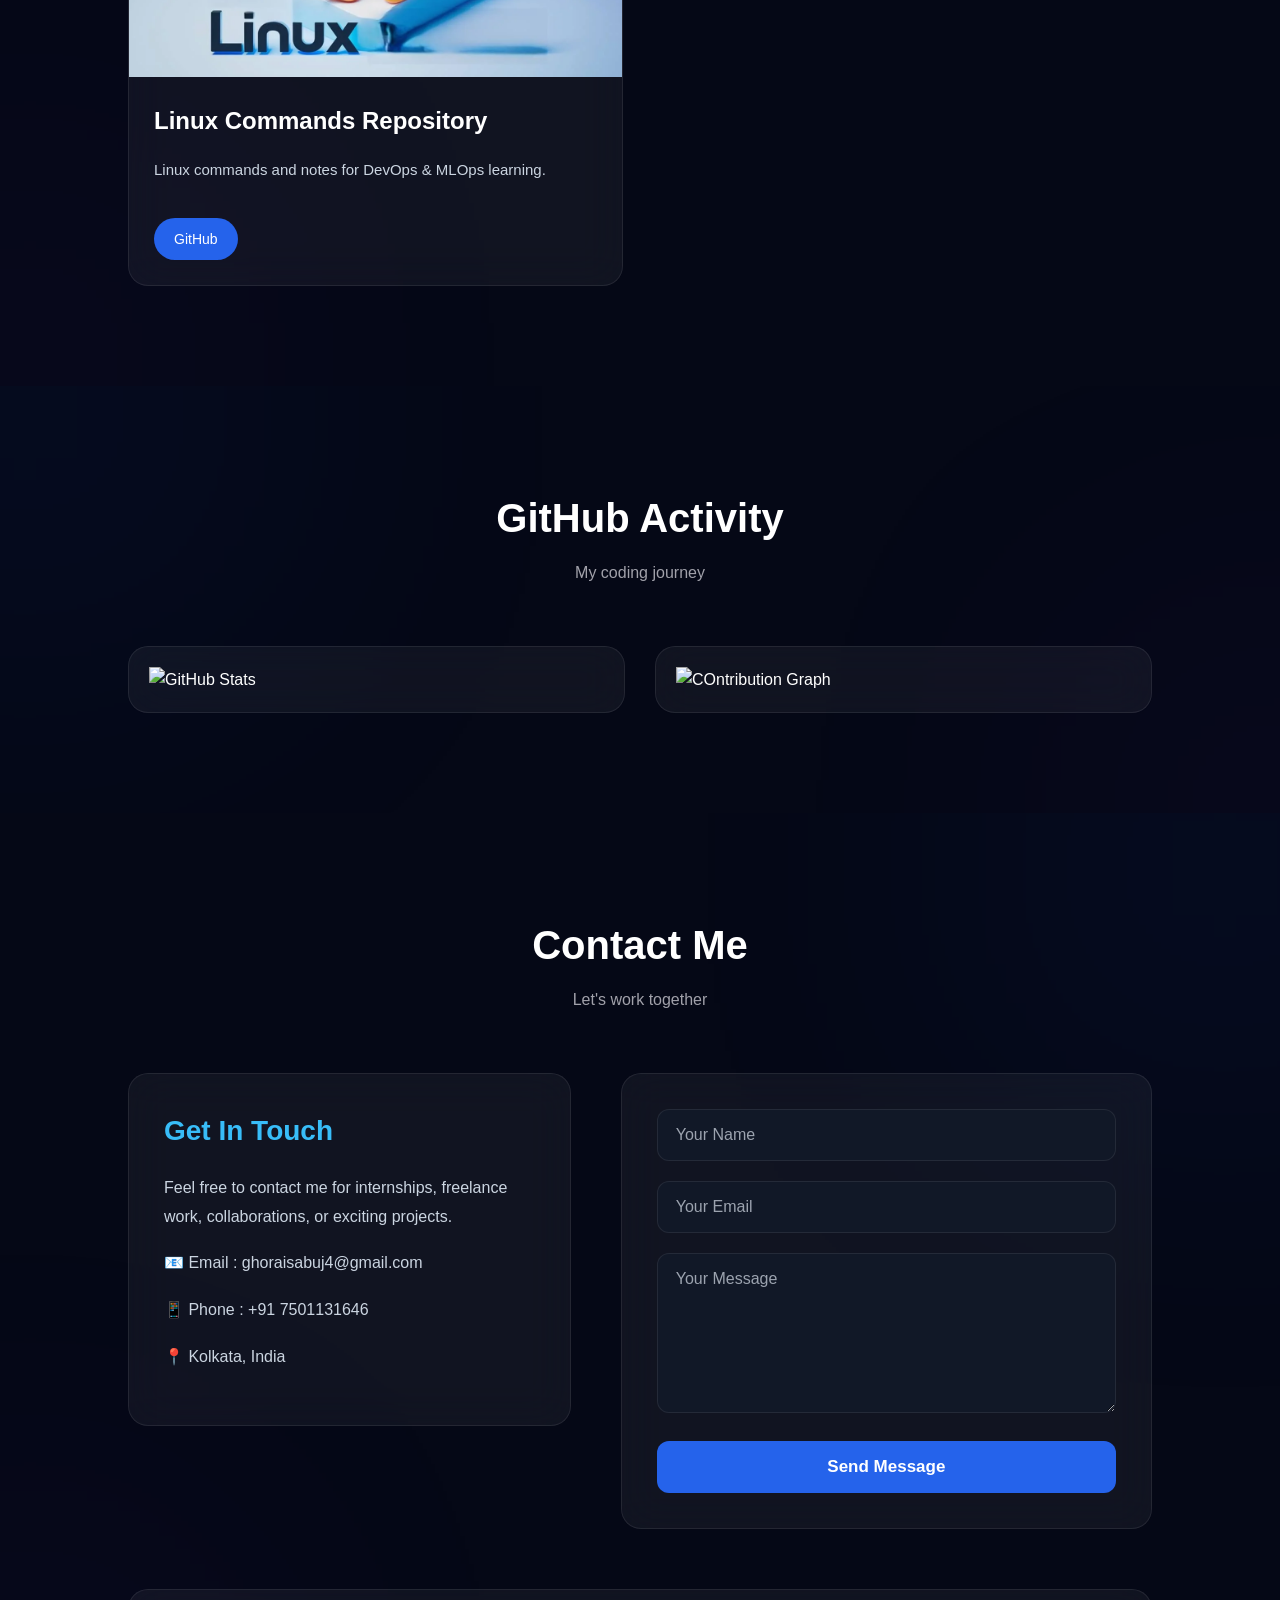
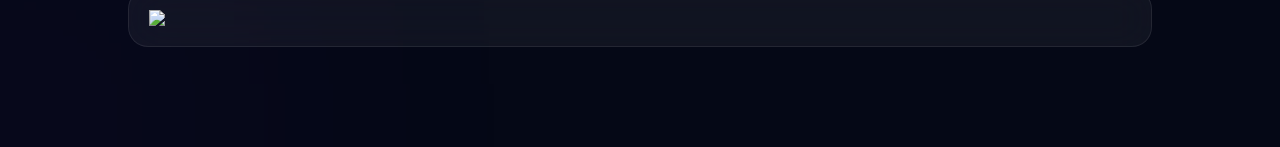
==== commit 650a450b: "updated the Personal Portfolio folder" ====
--- a/index.html
+++ b/index.html
@@ -19,18 +19,7 @@
     <link rel="stylesheet" href="https://unpkg.com/aos@2.3.4/dist/aos.css" />
 </head>
 
-
-<div class="cursor"></div>
-<div class="cursor-glow"></div>
-<script src="https://unpkg.com/aos@2.3.4/dist/aos.js"></script>
-
-<script>
-    AOS.init({
-        duration: 1000,
-        once: true,
-        easing: "ease-out-cubic"
-    });
-</script>
+<section class="reveal"></section>
 
 <body>
 
@@ -80,7 +69,7 @@
             </h1>
 
             <h2>
-                Python Developer • Web Developer • Future MLOps Engineer
+                Python Developer •  Developer • Future MLOps Engineer
             </h2>
 
             <p class="description">
@@ -505,17 +494,17 @@
         <div class="certificate-grid">
 
             <div class="certificate-card">
-                <img src="images/certificate1.jpg" alt="">
+                <img src="Personal portfolio/image/python_cirtificate.jpeg" alt="">
                 <h3>Python Certificate</h3>
             </div>
 
             <div class="certificate-card">
-                <img src="images/certificate2.jpg" alt="">
+                <img src="Personal portfolio/image/web_development.jpeg" alt="">
                 <h3>Web Development</h3>
             </div>
 
             <div class="certificate-card">
-                <img src="images/certificate3.jpg" alt="">
+                <img src="Personal portfolio/image/linux_image.jpeg" alt="">
                 <h3>Linux</h3>
             </div>
 
@@ -536,7 +525,7 @@
 
             <div class="project-card">
 
-                <img src="images/project1.png" alt="">
+                <img src="Personal portfolio/featured Project image/netflix_clone.jpeg" alt="">
 
                 <div class="project-content">
 
@@ -548,7 +537,7 @@
                     </p>
 
                     <a href="#">Live Demo</a>
-                    <a href="#">GitHub</a>
+                    <a href="https://github.com/sabujghorai/HTML/tree/main/NETFLIX_CLONE">GitHub</a>
 
                 </div>
 
@@ -556,7 +545,7 @@
 
             <div class="project-card">
 
-                <img src="images/project2.png" alt="">
+                <img src="Personal portfolio/featured Project image/python_image.jpeg" alt="">
 
                 <div class="project-content">
 
@@ -567,7 +556,7 @@
                         implemented in Python.
                     </p>
 
-                    <a href="#">GitHub</a>
+                    <a href="https://github.com/sabujghorai/DATA-STRUCTURE-PYTHON">GitHub</a>
 
                 </div>
 
@@ -575,7 +564,7 @@
 
             <div class="project-card">
 
-                <img src="images/project3.png" alt="">
+                <img src="Personal portfolio/featured Project image/linux.jpeg" alt="">
 
                 <div class="project-content">
 
@@ -586,7 +575,7 @@
                         MLOps learning.
                     </p>
 
-                    <a href="#">GitHub</a>
+                    <a href="https://github.com/sabujghorai/LINUX">GitHub</a>
 
                 </div>
 
@@ -612,11 +601,9 @@
 
             <!-- Replace these image URLs later with your own GitHub stats -->
 
-            <img src="images/github-stats.png" alt="GitHub Stats">
-
-            <img src="images/github-streak.png" alt="GitHub Streak">
-
-            <img src="images/github-graph.png" alt="Contribution Graph">
+              <img src="https://github-readme-streak-stats.herokuapp.com/?user=sabujghorai&theme=radical" alt="GitHub Stats" />
+
+           <img src="https://github-readme-activity-graph.vercel.app/graph?username=sabujghorai&theme=react-dark&hide_border=true" alt="COntribution Graph" />
 
         </div>
 
@@ -678,26 +665,20 @@
 
         </div>
 
+        <div class="github-container">
+             <img src="https://readme-typing-svg.demolab.com?font=Fira+Code&size=24&pause=2000&color=A9FEF7&center=true&vCenter=true&width=940&lines=Thanks+for+visiting!+Let's+build+something+awesome+🚀" />
+        </div>
+
     </section>
 
     <!-- FOOTER  -->
     <a href="#home" class="top-btn">
-
         ↑
 
     </a>
 
     <!-- JavaScript -->
 
-    <script src="script.js"></script>
-   <script src="https://unpkg.com/aos@2.3.4/dist/aos.js"></script>
-
-<script>
-AOS.init({
-    duration: 1000,
-    once: true
-});
-</script>
 </body>
 
 </html>
--- a/style.css
+++ b/style.css
@@ -13,7 +13,7 @@
 }
 
 body {
-
+    scroll-behavior:calc();
     background: #050816;
     color: #ffffff;
     overflow-x: hidden;
@@ -473,7 +473,7 @@
 }
 
 .hero h2 {
-    color: #cbd5e1;
+    color: #8a4ef8;
     font-size: 28px;
     margin-bottom: 25px;
 }
@@ -2340,4 +2340,4 @@
         0 0 20px rgba(0, 229, 255, .5);
 
     transform: translateY(-4px);
-}+}
